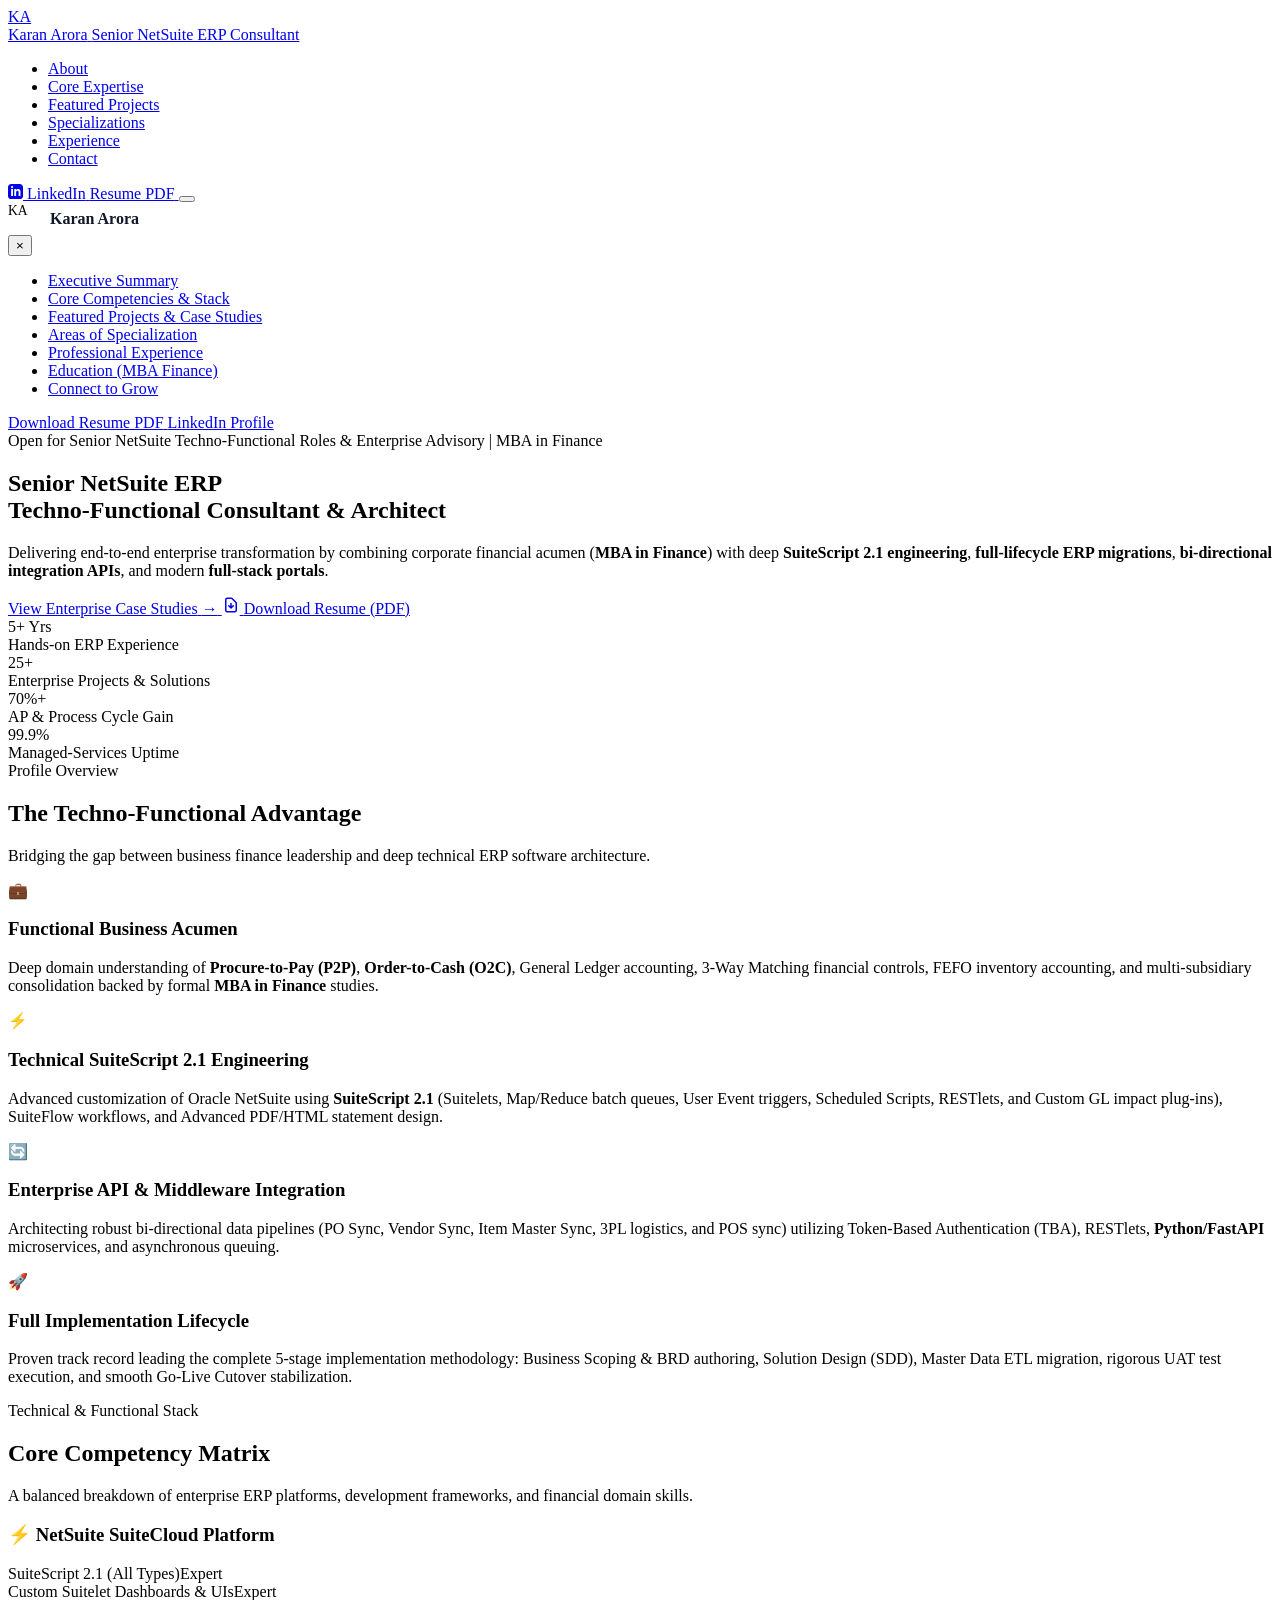
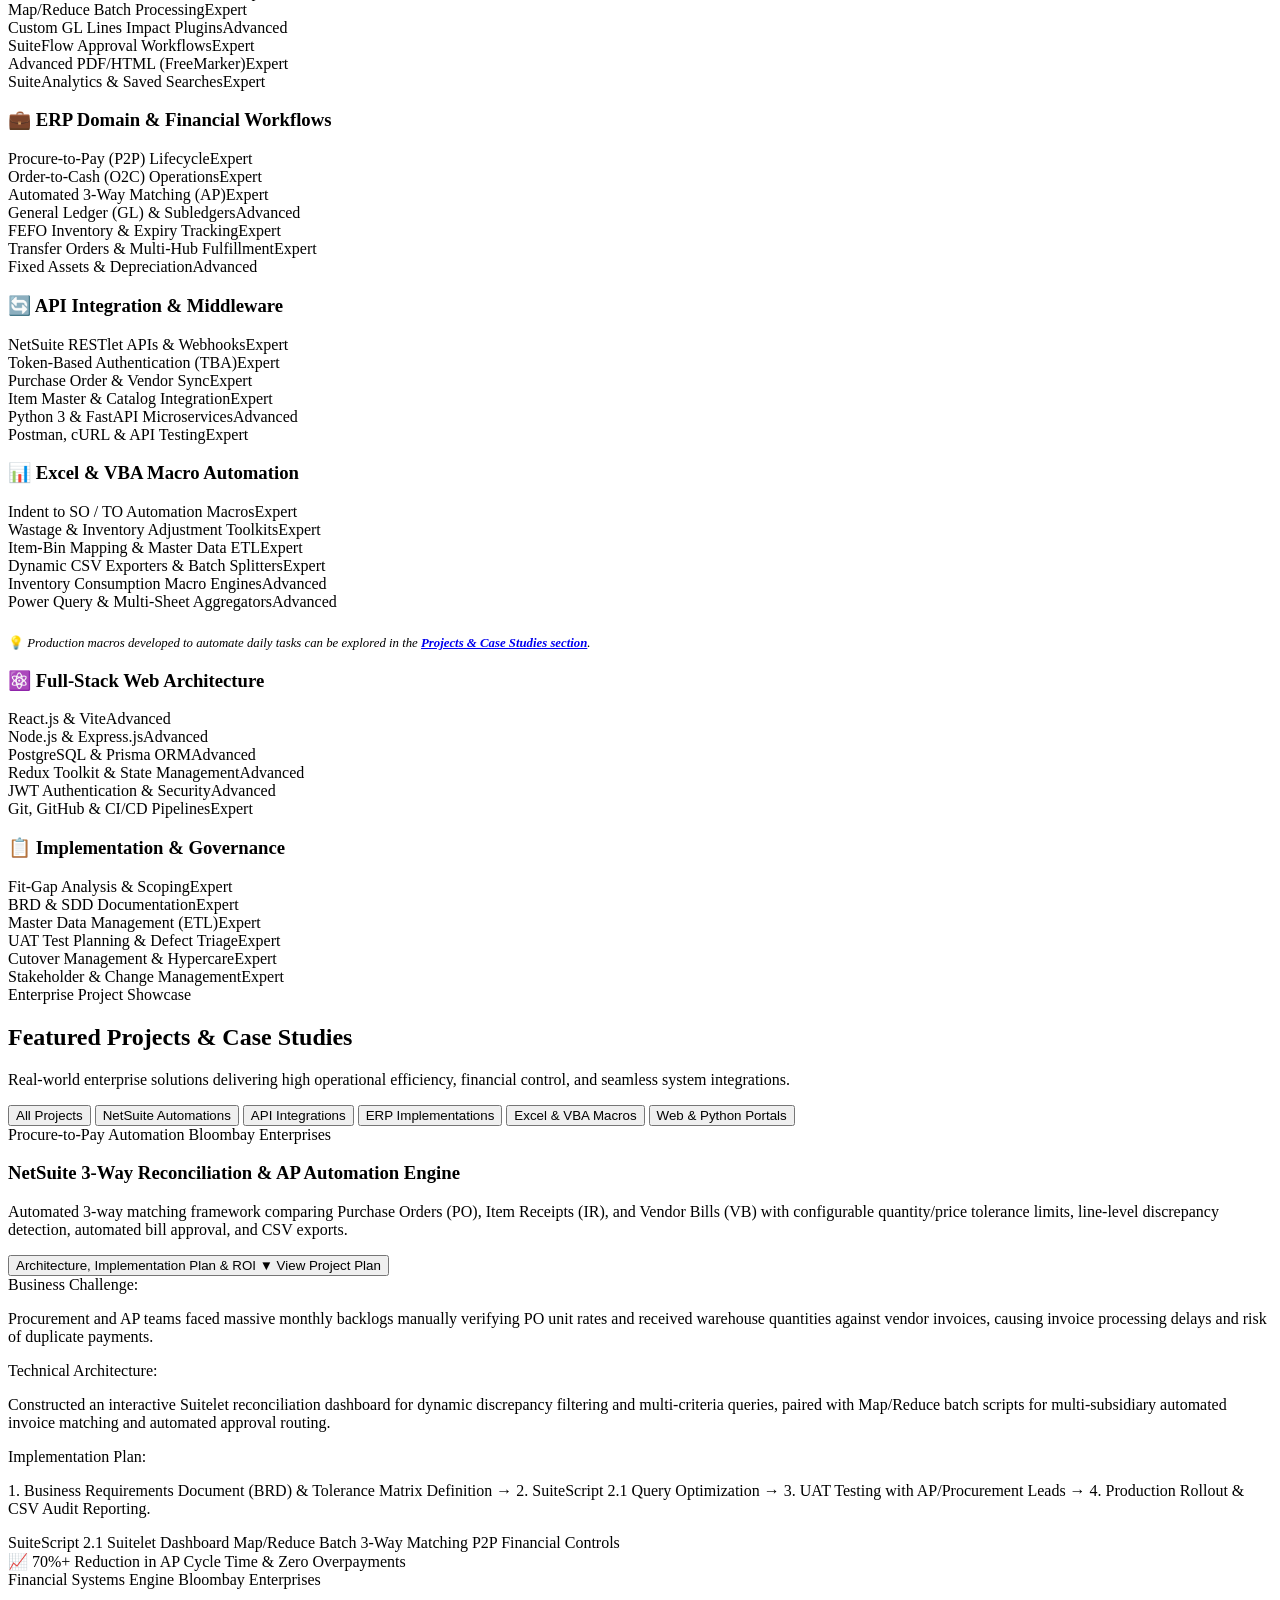
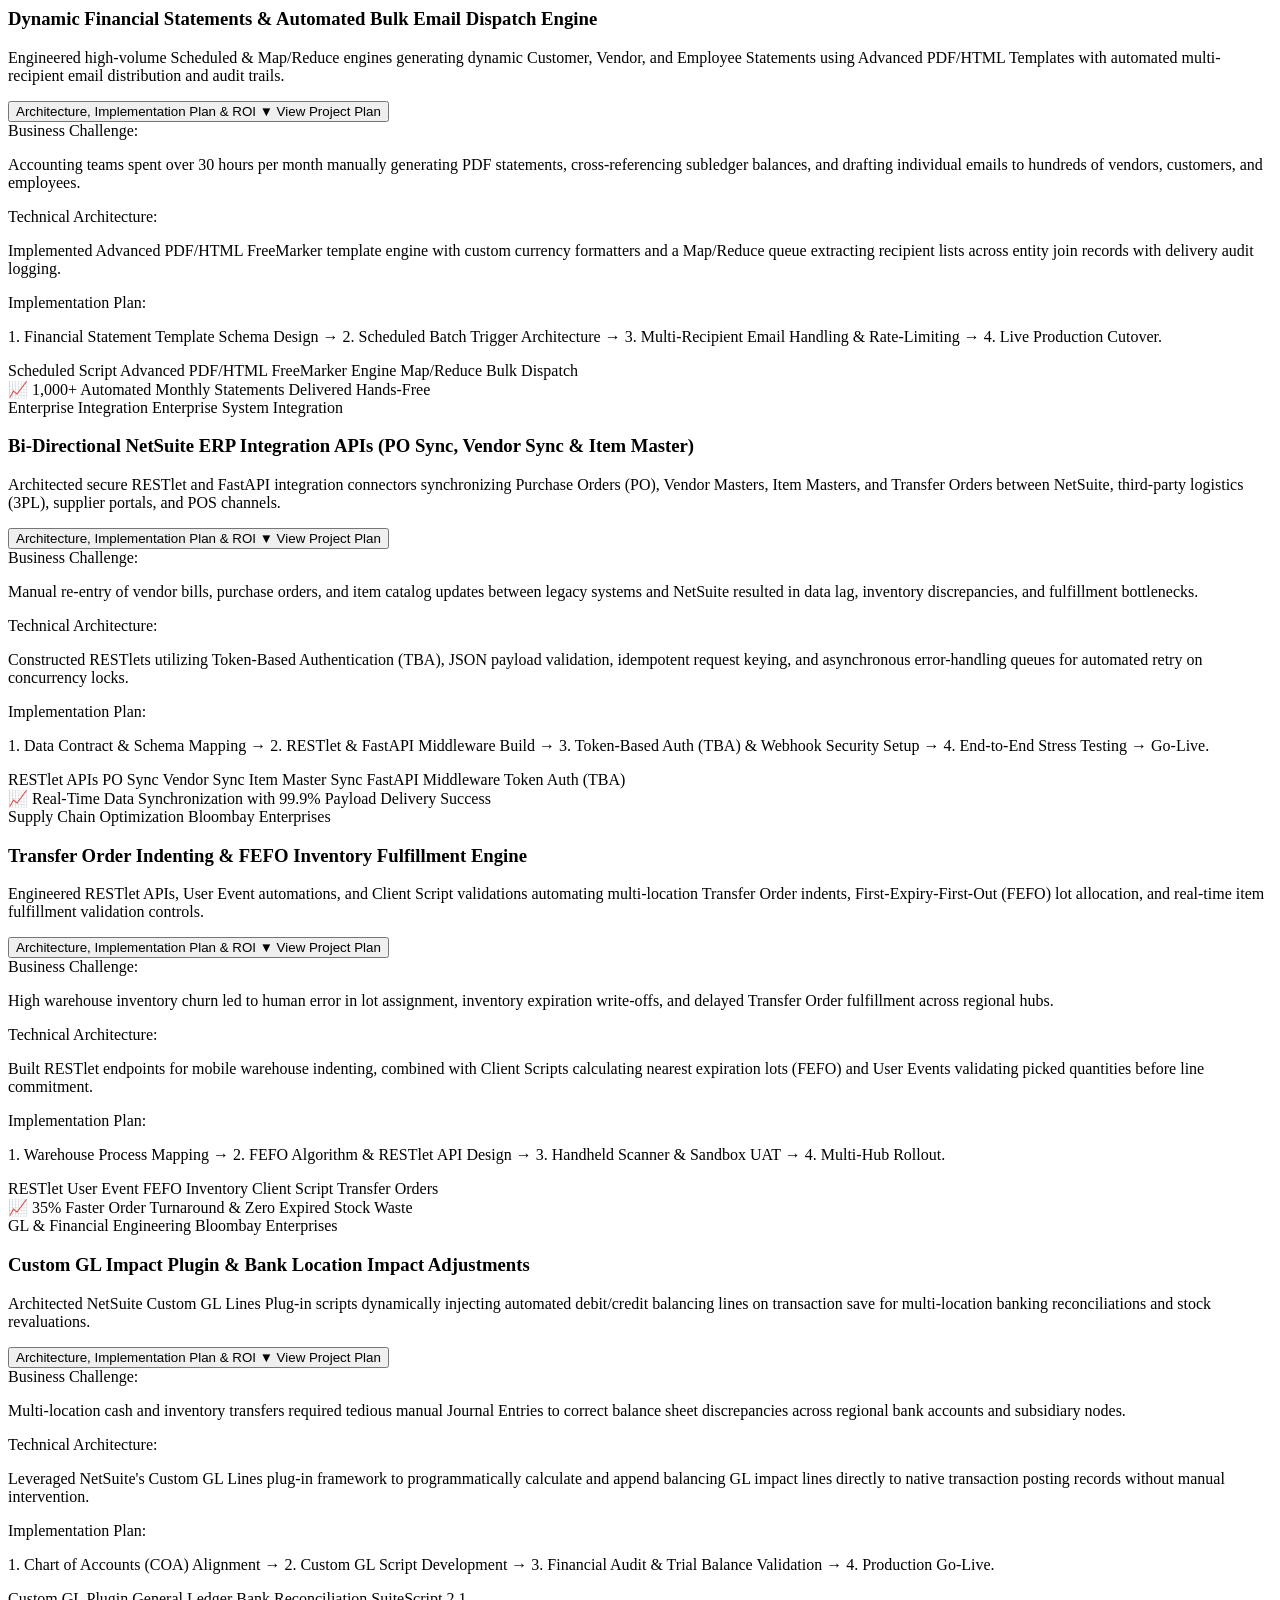
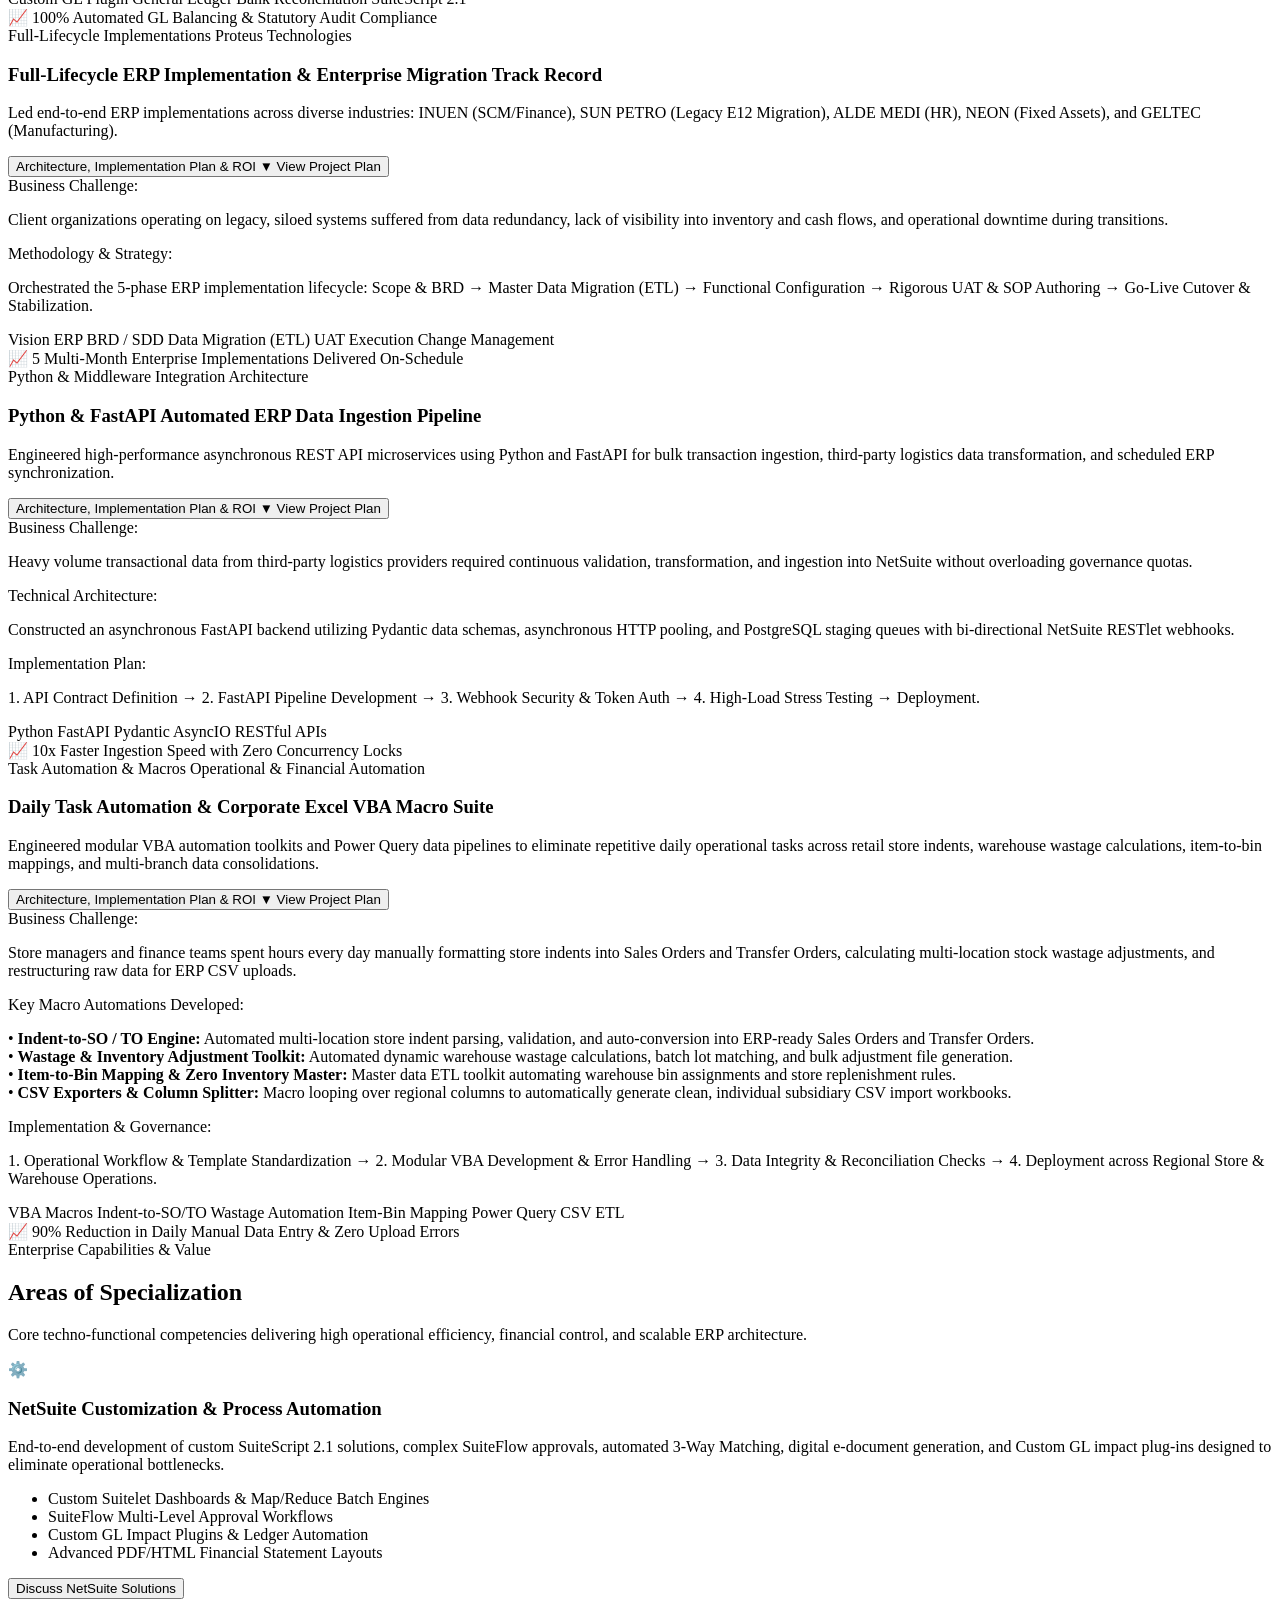
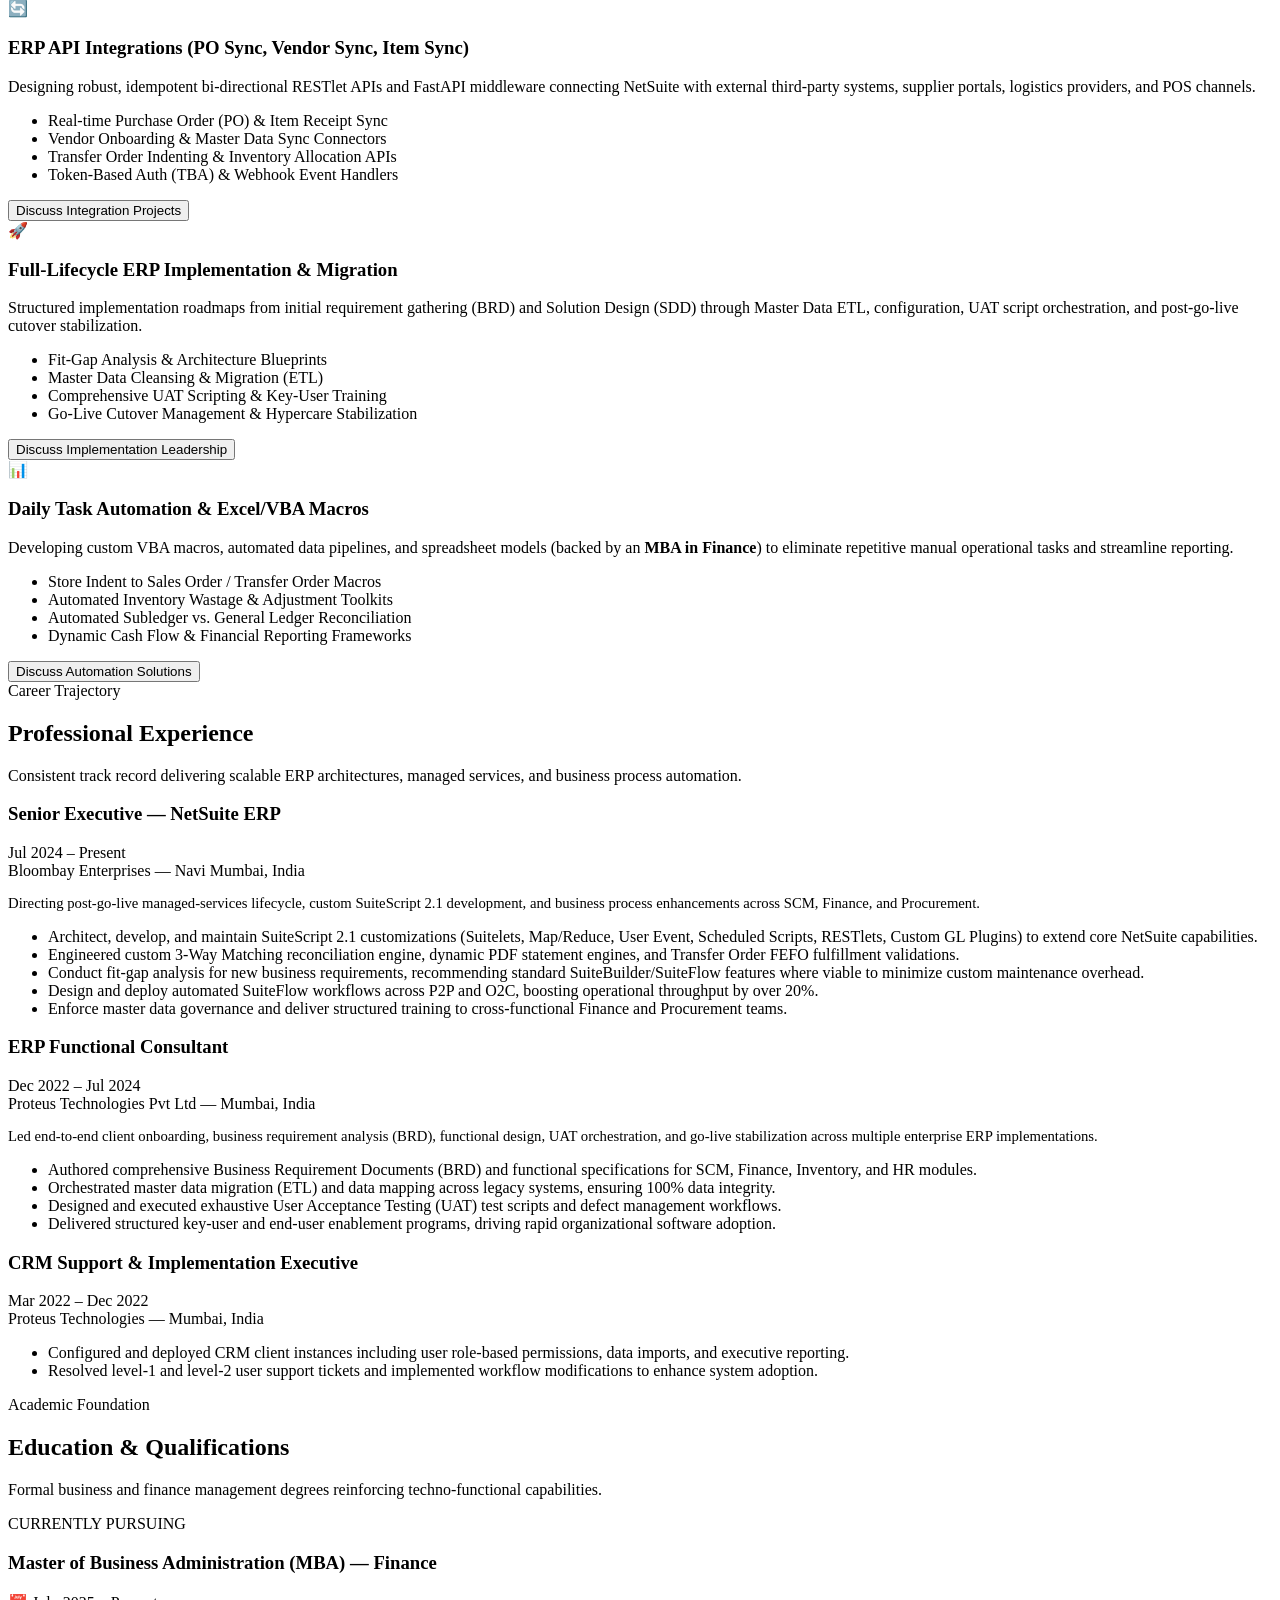
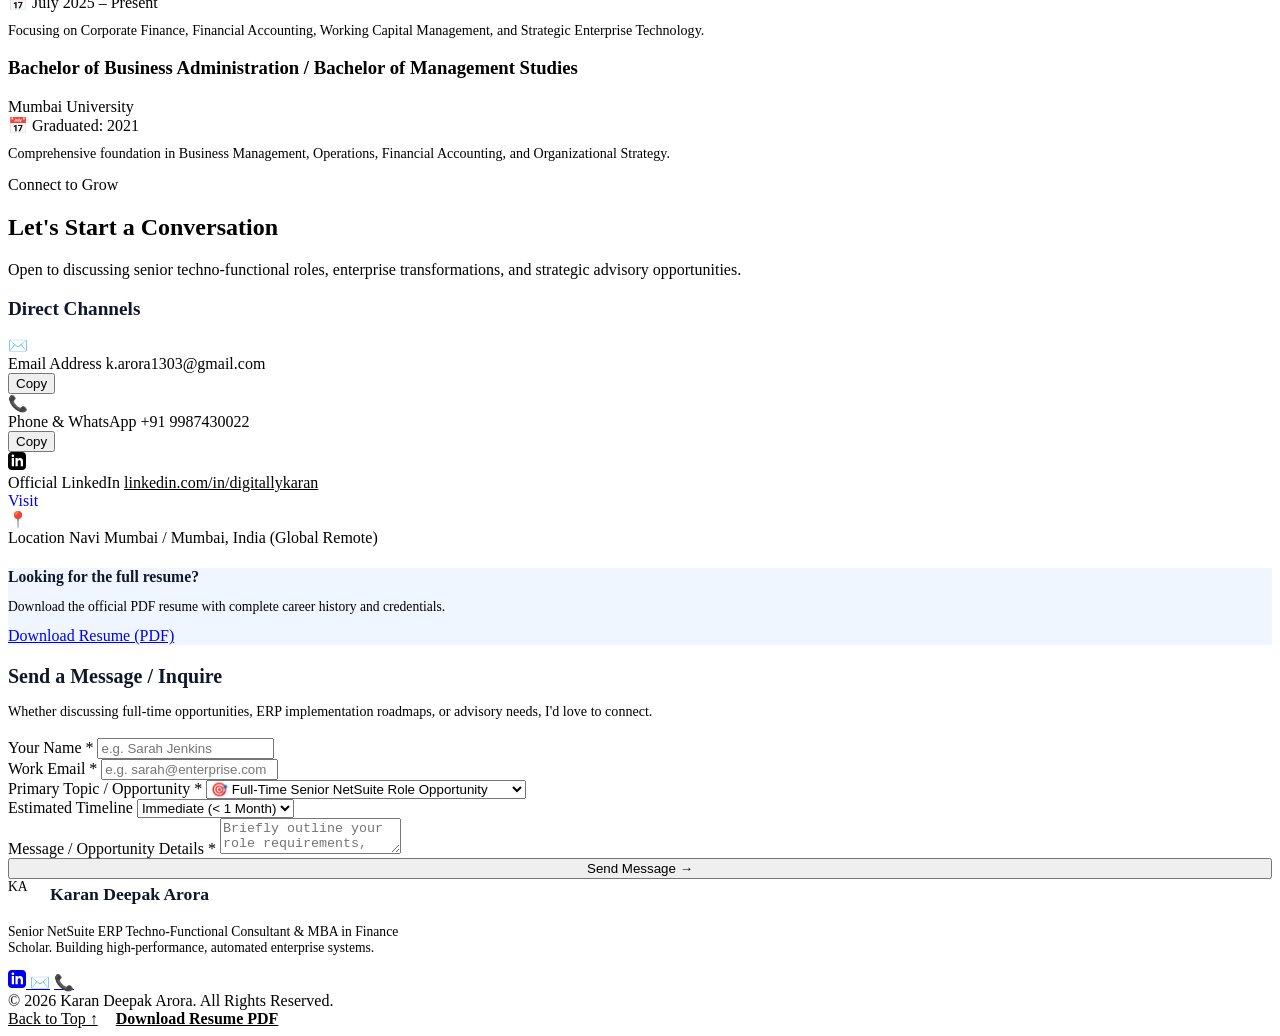
==== index.html @ 798f406f "feat: publish root portfolio for GitHub Pages" ====
<!DOCTYPE html>
<html lang="en">
<head>
  <meta charset="UTF-8" />
  <meta name="viewport" content="width=device-width, initial-scale=1.0" />
  
  <!-- Primary SEO Meta Tags -->
  <title>Karan Deepak Arora | Senior NetSuite ERP Techno-Functional Consultant &amp; Applications Architect</title>
  <meta name="title" content="Karan Deepak Arora | Senior NetSuite ERP Techno-Functional Consultant &amp; Applications Architect" />
  <meta name="description" content="Executive portfolio of Karan Deepak Arora — Senior NetSuite ERP Techno-Functional Consultant &amp; MBA in Finance Scholar. Specializing in SuiteScript 2.1, full-lifecycle ERP implementations, P2P/O2C financial workflows, enterprise API integrations, and Python/FastAPI microservices." />
  <meta name="keywords" content="NetSuite Techno-Functional Consultant, NetSuite ERP Applications Specialist, Senior NetSuite Consultant, NetSuite Technical Consultant, NetSuite Functional Consultant, NetSuite Solutions Architect, Oracle NetSuite ERP Specialist, SuiteScript 2.1 Developer, NetSuite 3-Way Matching, Procure-to-Pay P2P NetSuite, Order-to-Cash O2C NetSuite, NetSuite AP Automation, NetSuite Financial Statements Engine, NetSuite PO Sync API, NetSuite Vendor Sync API, NetSuite SuiteFlow Workflows, NetSuite Implementation Consultant, ERP Migration Specialist, Python FastAPI ERP Integration, React NetSuite Portal, Excel VBA Financial Macros, NetSuite Financial Applications Architect, MBA in Finance NetSuite, Karan Deepak Arora" />
  <meta name="author" content="Karan Deepak Arora" />
  <meta name="robots" content="index, follow, max-snippet:-1, max-image-preview:large, max-video-preview:-1" />
  <link rel="canonical" href="https://digitallykaran.github.io/" />

  <!-- Open Graph / LinkedIn / Facebook -->
  <meta property="og:type" content="profile" />
  <meta property="og:url" content="https://digitallykaran.github.io/" />
  <meta property="og:title" content="Karan Deepak Arora | Senior NetSuite ERP Techno-Functional Consultant &amp; Applications Architect" />
  <meta property="og:description" content="Senior NetSuite ERP Techno-Functional Consultant &amp; MBA in Finance Scholar with ~5 years of experience delivering full-lifecycle ERP implementations, SuiteScript 2.1 automations, and enterprise API integrations." />
  <meta property="og:image" content="https://digitallykaran.github.io/assets/images/og-preview.png" />
  <meta property="og:site_name" content="Karan Deepak Arora — NetSuite ERP Consultant Portfolio" />

  <!-- Twitter Card -->
  <meta property="twitter:card" content="summary_large_image" />
  <meta property="twitter:url" content="https://digitallykaran.github.io/" />
  <meta property="twitter:title" content="Karan Deepak Arora | Senior NetSuite ERP Techno-Functional Consultant" />
  <meta property="twitter:description" content="Senior NetSuite ERP Techno-Functional Consultant &amp; MBA in Finance Scholar. Proven expertise in SuiteScript 2.1, ERP implementations, and API integrations." />
  <meta property="twitter:image" content="https://digitallykaran.github.io/assets/images/og-preview.png" />

  <!-- Schema.org JSON-LD Structured Data -->
  <script type="application/ld+json">
  {
    "@context": "https://schema.org",
    "@graph": [
      {
        "@type": "Person",
        "@id": "https://digitallykaran.github.io/#person",
        "name": "Karan Deepak Arora",
        "jobTitle": "Senior NetSuite ERP Techno-Functional Consultant & Applications Solutions Architect",
        "email": "k.arora1303@gmail.com",
        "telephone": "+919987430022",
        "url": "https://digitallykaran.github.io/",
        "sameAs": [
          "https://www.linkedin.com/in/digitallykaran"
        ],
        "address": {
          "@type": "PostalAddress",
          "addressLocality": "Navi Mumbai",
          "addressRegion": "Maharashtra",
          "addressCountry": "India"
        },
        "alumniOf": [
          {
            "@type": "EducationalOrganization",
            "name": "Mumbai University",
            "degree": "Bachelor of Management Studies / B.B.A"
          }
        ],
        "knowsAbout": [
          "Oracle NetSuite ERP Applications",
          "NetSuite Techno-Functional Consulting",
          "NetSuite Technical Architecture & Customization",
          "NetSuite Functional Business Process Engineering",
          "SuiteScript 2.1 (Suitelet, Map/Reduce, User Event, Scheduled, RESTlet, Custom GL Plugin)",
          "NetSuite SuiteFlow Approval Workflows & SuiteBuilder",
          "3-Way Matching & Accounts Payable (AP) Automation",
          "Procure-to-Pay (P2P) & Order-to-Cash (O2C) Cycles",
          "Customer, Vendor & Employee Statement Engine (Advanced PDF/HTML)",
          "ERP API Integrations (PO Sync, Vendor Sync, Item Master Sync)",
          "General Ledger (GL), Subledgers & Bank Location Adjustments",
          "FEFO Inventory Management & Transfer Order Indenting",
          "End-to-End ERP Implementation Lifecycle (BRD, SDD, ETL, UAT, Cutover)",
          "Python 3 & FastAPI Microservices",
          "React.js & Full-Stack Web Portals",
          "Advanced Excel VBA Macros & Corporate Financial Modeling",
          "Master Data Management (MDM)"
        ]
      },
      {
        "@type": "ProfessionalService",
        "@id": "https://digitallykaran.github.io/#service",
        "name": "Karan Arora NetSuite ERP Techno-Functional Consulting",
        "url": "https://digitallykaran.github.io/",
        "provider": {
          "@id": "https://digitallykaran.github.io/#person"
        },
        "serviceType": [
          "NetSuite Techno-Functional Architecture & Customization",
          "NetSuite ERP Technical & SuiteScript 2.1 Development",
          "NetSuite Functional Process Optimization (P2P, O2C, 3-Way Match)",
          "NetSuite ERP Integration APIs (PO Sync, Vendor Sync, Item Sync)",
          "Financial Statements & Bulk Distribution Engines",
          "Full-Lifecycle ERP Implementation, Migration & Cutover Management",
          "Python FastAPI Microservices & React Web Portals",
          "Financial Process Automation & Excel VBA Modeling"
        ],
        "areaServed": "Global"
      }
    ]
  }
  </script>

  <!-- Stylesheet -->
  <link rel="stylesheet" href="assets/css/style.css" />
</head>
<body>

  <!-- NAVIGATION -->
  <header class="navbar">
    <div class="container nav-container">
      <a href="#hero" class="brand-logo" aria-label="Karan Deepak Arora Home">
        <div class="logo-badge">KA</div>
        <div class="brand-text">
          <span class="brand-name">Karan Arora</span>
          <span class="brand-role">Senior NetSuite ERP Consultant</span>
        </div>
      </a>

      <!-- Desktop Links -->
      <nav>
        <ul class="nav-links" id="nav_links">
          <li><a href="#about" class="nav-link">About</a></li>
          <li><a href="#skills" class="nav-link">Core Expertise</a></li>
          <li><a href="#projects" class="nav-link">Featured Projects</a></li>
          <li><a href="#services" class="nav-link">Specializations</a></li>
          <li><a href="#experience" class="nav-link">Experience</a></li>
          <li><a href="#contact" class="nav-link">Contact</a></li>
        </ul>
      </nav>

      <!-- Nav Actions -->
      <div class="nav-actions">
        <a href="https://www.linkedin.com/in/digitallykaran" target="_blank" rel="noopener noreferrer" class="btn btn-outline btn-sm linkedin-btn" aria-label="LinkedIn Profile">
          <svg width="15" height="15" fill="currentColor" viewBox="0 0 24 24"><path d="M19 0h-14c-2.761 0-5 2.239-5 5v14c0 2.761 2.239 5 5 5h14c2.762 0 5-2.239 5-5v-14c0-2.761-2.238-5-5-5zm-11 19h-3v-11h3v11zm-1.5-12.268c-.966 0-1.75-.79-1.75-1.764s.784-1.764 1.75-1.764 1.75.79 1.75 1.764-.783 1.764-1.75 1.764zm13.5 12.268h-3v-5.604c0-3.368-4-3.113-4 0v5.604h-3v-11h3v1.765c1.396-2.586 7-2.777 7 2.476v6.759z"/></svg>
          <span class="btn-text">LinkedIn</span>
        </a>
        <a href="assets/docs/Karan_Arora_Resume.pdf" download="Karan_Arora_Resume.pdf" class="btn btn-primary btn-sm">
          <span>Resume PDF</span>
        </a>
        <button class="mobile-toggle" id="mobile_toggle_btn" aria-label="Toggle Navigation Menu">
          <span class="hamburger-bar"></span>
          <span class="hamburger-bar"></span>
          <span class="hamburger-bar"></span>
        </button>
      </div>
    </div>
  </header>

  <!-- Mobile Navigation Drawer Overlay -->
  <div class="mobile-nav-drawer" id="mobile_drawer">
    <div class="drawer-header">
      <div style="display: flex; align-items: center; gap: 10px;">
        <div class="logo-badge" style="width: 32px; height: 32px; font-size: 0.85rem;">KA</div>
        <span style="font-weight: 700; color: #0f172a;">Karan Arora</span>
      </div>
      <button class="drawer-close-btn" id="drawer_close_btn" aria-label="Close Menu">&times;</button>
    </div>
    <ul class="drawer-links">
      <li><a href="#about" class="drawer-link">Executive Summary</a></li>
      <li><a href="#skills" class="drawer-link">Core Competencies &amp; Stack</a></li>
      <li><a href="#projects" class="drawer-link">Featured Projects &amp; Case Studies</a></li>
      <li><a href="#services" class="drawer-link">Areas of Specialization</a></li>
      <li><a href="#experience" class="drawer-link">Professional Experience</a></li>
      <li><a href="#education" class="drawer-link">Education (MBA Finance)</a></li>
      <li><a href="#contact" class="drawer-link">Connect to Grow</a></li>
    </ul>
    <div class="drawer-footer">
      <a href="assets/docs/Karan_Arora_Resume.pdf" download="Karan_Arora_Resume.pdf" class="btn btn-primary btn-sm" style="width: 100%; margin-bottom: 10px;">
        <span>Download Resume PDF</span>
      </a>
      <a href="https://www.linkedin.com/in/digitallykaran" target="_blank" rel="noopener noreferrer" class="btn btn-outline btn-sm" style="width: 100%;">
        <span>LinkedIn Profile</span>
      </a>
    </div>
  </div>
  <div class="drawer-backdrop" id="drawer_backdrop"></div>

  <!-- HERO SECTION -->
  <section id="hero" class="hero-section">
    <div class="container hero-content">
      <div class="hero-badge">
        <span class="pulse-dot"></span>
        <span>Open for Senior NetSuite Techno-Functional Roles &amp; Enterprise Advisory | MBA in Finance</span>
      </div>

      <h1 class="hero-title">
        Senior NetSuite ERP <br />
        <span class="highlight-text">Techno-Functional Consultant &amp; Architect</span>
      </h1>

      <p class="hero-description">
        Delivering end-to-end enterprise transformation by combining corporate financial acumen (<strong>MBA in Finance</strong>) with deep <strong>SuiteScript 2.1 engineering</strong>, <strong>full-lifecycle ERP migrations</strong>, <strong>bi-directional integration APIs</strong>, and modern <strong>full-stack portals</strong>.
      </p>

      <div class="hero-cta-group">
        <a href="#projects" class="btn btn-primary btn-lg">
          <span>View Enterprise Case Studies</span>
          <span>→</span>
        </a>
        <a href="assets/docs/Karan_Arora_Resume.pdf" download="Karan_Arora_Resume.pdf" class="btn btn-secondary btn-lg">
          <svg width="18" height="18" fill="none" stroke="currentColor" stroke-width="2" viewBox="0 0 24 24"><path stroke-linecap="round" stroke-linejoin="round" d="M12 10v6m0 0l-3-3m3 3l3-3m2 8H7a2 2 0 01-2-2V5a2 2 0 012-2h5.586a1 1 0 01.707.293l5.414 5.414a1 1 0 01.293.707V19a2 2 0 01-2 2z"></path></svg>
          <span>Download Resume (PDF)</span>
        </a>
      </div>

      <!-- KPI Grid -->
      <div class="kpi-grid">
        <div class="kpi-card">
          <div class="kpi-value dynamic-exp-val">5+ Yrs</div>
          <div class="kpi-label">Hands-on ERP Experience</div>
        </div>
        <div class="kpi-card">
          <div class="kpi-value">25+</div>
          <div class="kpi-label">Enterprise Projects &amp; Solutions</div>
        </div>
        <div class="kpi-card">
          <div class="kpi-value">70%+</div>
          <div class="kpi-label">AP &amp; Process Cycle Gain</div>
        </div>
        <div class="kpi-card">
          <div class="kpi-value">99.9%</div>
          <div class="kpi-label">Managed-Services Uptime</div>
        </div>
      </div>
    </div>
  </section>

  <!-- EXECUTIVE SUMMARY & VALUE PROPOSITION -->
  <section id="about" class="section-spacing" style="background: #ffffff;">
    <div class="container">
      <div class="section-header">
        <div class="section-eyebrow">Profile Overview</div>
        <h2 class="section-title">The Techno-Functional Advantage</h2>
        <p class="section-subtitle">Bridging the gap between business finance leadership and deep technical ERP software architecture.</p>
      </div>

      <div class="about-grid">
        <div class="about-card">
          <div class="about-icon">💼</div>
          <h3 class="about-card-title">Functional Business Acumen</h3>
          <p class="about-card-desc">
            Deep domain understanding of <strong>Procure-to-Pay (P2P)</strong>, <strong>Order-to-Cash (O2C)</strong>, General Ledger accounting, 3-Way Matching financial controls, FEFO inventory accounting, and multi-subsidiary consolidation backed by formal <strong>MBA in Finance</strong> studies.
          </p>
        </div>

        <div class="about-card">
          <div class="about-icon">⚡</div>
          <h3 class="about-card-title">Technical SuiteScript 2.1 Engineering</h3>
          <p class="about-card-desc">
            Advanced customization of Oracle NetSuite using <strong>SuiteScript 2.1</strong> (Suitelets, Map/Reduce batch queues, User Event triggers, Scheduled Scripts, RESTlets, and Custom GL impact plug-ins), SuiteFlow workflows, and Advanced PDF/HTML statement design.
          </p>
        </div>

        <div class="about-card">
          <div class="about-icon">🔄</div>
          <h3 class="about-card-title">Enterprise API &amp; Middleware Integration</h3>
          <p class="about-card-desc">
            Architecting robust bi-directional data pipelines (PO Sync, Vendor Sync, Item Master Sync, 3PL logistics, and POS sync) utilizing Token-Based Authentication (TBA), RESTlets, <strong>Python/FastAPI</strong> microservices, and asynchronous queuing.
          </p>
        </div>

        <div class="about-card">
          <div class="about-icon">🚀</div>
          <h3 class="about-card-title">Full Implementation Lifecycle</h3>
          <p class="about-card-desc">
            Proven track record leading the complete 5-stage implementation methodology: Business Scoping &amp; BRD authoring, Solution Design (SDD), Master Data ETL migration, rigorous UAT test execution, and smooth Go-Live Cutover stabilization.
          </p>
        </div>
      </div>
    </div>
  </section>

  <!-- SKILLS MATRIX SECTION -->
  <section id="skills" class="section-spacing">
    <div class="container">
      <div class="section-header">
        <div class="section-eyebrow">Technical &amp; Functional Stack</div>
        <h2 class="section-title">Core Competency Matrix</h2>
        <p class="section-subtitle">A balanced breakdown of enterprise ERP platforms, development frameworks, and financial domain skills.</p>
      </div>

      <div class="skills-grid">
        <!-- Card 1 -->
        <div class="skill-category-card">
          <h3 class="skill-category-title"><span class="skill-category-icon">⚡</span> NetSuite SuiteCloud Platform</h3>
          <div class="skill-list">
            <div class="skill-item-row"><span class="skill-name">SuiteScript 2.1 (All Types)</span><span class="skill-badge">Expert</span></div>
            <div class="skill-item-row"><span class="skill-name">Custom Suitelet Dashboards &amp; UIs</span><span class="skill-badge">Expert</span></div>
            <div class="skill-item-row"><span class="skill-name">Map/Reduce Batch Processing</span><span class="skill-badge">Expert</span></div>
            <div class="skill-item-row"><span class="skill-name">Custom GL Lines Impact Plugins</span><span class="skill-badge">Advanced</span></div>
            <div class="skill-item-row"><span class="skill-name">SuiteFlow Approval Workflows</span><span class="skill-badge">Expert</span></div>
            <div class="skill-item-row"><span class="skill-name">Advanced PDF/HTML (FreeMarker)</span><span class="skill-badge">Expert</span></div>
            <div class="skill-item-row"><span class="skill-name">SuiteAnalytics &amp; Saved Searches</span><span class="skill-badge">Expert</span></div>
          </div>
        </div>

        <!-- Card 2 -->
        <div class="skill-category-card">
          <h3 class="skill-category-title"><span class="skill-category-icon">💼</span> ERP Domain &amp; Financial Workflows</h3>
          <div class="skill-list">
            <div class="skill-item-row"><span class="skill-name">Procure-to-Pay (P2P) Lifecycle</span><span class="skill-badge">Expert</span></div>
            <div class="skill-item-row"><span class="skill-name">Order-to-Cash (O2C) Operations</span><span class="skill-badge">Expert</span></div>
            <div class="skill-item-row"><span class="skill-name">Automated 3-Way Matching (AP)</span><span class="skill-badge">Expert</span></div>
            <div class="skill-item-row"><span class="skill-name">General Ledger (GL) &amp; Subledgers</span><span class="skill-badge">Advanced</span></div>
            <div class="skill-item-row"><span class="skill-name">FEFO Inventory &amp; Expiry Tracking</span><span class="skill-badge">Expert</span></div>
            <div class="skill-item-row"><span class="skill-name">Transfer Orders &amp; Multi-Hub Fulfillment</span><span class="skill-badge">Expert</span></div>
            <div class="skill-item-row"><span class="skill-name">Fixed Assets &amp; Depreciation</span><span class="skill-badge">Advanced</span></div>
          </div>
        </div>

        <!-- Card 3 -->
        <div class="skill-category-card">
          <h3 class="skill-category-title"><span class="skill-category-icon">🔄</span> API Integration &amp; Middleware</h3>
          <div class="skill-list">
            <div class="skill-item-row"><span class="skill-name">NetSuite RESTlet APIs &amp; Webhooks</span><span class="skill-badge">Expert</span></div>
            <div class="skill-item-row"><span class="skill-name">Token-Based Authentication (TBA)</span><span class="skill-badge">Expert</span></div>
            <div class="skill-item-row"><span class="skill-name">Purchase Order &amp; Vendor Sync</span><span class="skill-badge">Expert</span></div>
            <div class="skill-item-row"><span class="skill-name">Item Master &amp; Catalog Integration</span><span class="skill-badge">Expert</span></div>
            <div class="skill-item-row"><span class="skill-name">Python 3 &amp; FastAPI Microservices</span><span class="skill-badge">Advanced</span></div>
            <div class="skill-item-row"><span class="skill-name">Postman, cURL &amp; API Testing</span><span class="skill-badge">Expert</span></div>
          </div>
        </div>

        <!-- Card 4 -->
        <div class="skill-category-card">
          <h3 class="skill-category-title"><span class="skill-category-icon">📊</span> Excel &amp; VBA Macro Automation</h3>
          <div class="skill-list">
            <div class="skill-item-row"><span class="skill-name">Indent to SO / TO Automation Macros</span><span class="skill-badge">Expert</span></div>
            <div class="skill-item-row"><span class="skill-name">Wastage &amp; Inventory Adjustment Toolkits</span><span class="skill-badge">Expert</span></div>
            <div class="skill-item-row"><span class="skill-name">Item-Bin Mapping &amp; Master Data ETL</span><span class="skill-badge">Expert</span></div>
            <div class="skill-item-row"><span class="skill-name">Dynamic CSV Exporters &amp; Batch Splitters</span><span class="skill-badge">Expert</span></div>
            <div class="skill-item-row"><span class="skill-name">Inventory Consumption Macro Engines</span><span class="skill-badge">Advanced</span></div>
            <div class="skill-item-row"><span class="skill-name">Power Query &amp; Multi-Sheet Aggregators</span><span class="skill-badge">Advanced</span></div>
          </div>
          <div style="margin-top: 14px; padding-top: 10px; border-top: 1px solid var(--border-subtle); font-size: 0.8rem; color: var(--text-muted);">
            💡 <em>Production macros developed to automate daily tasks can be explored in the <a href="#projects" style="font-weight: 600;">Projects &amp; Case Studies section</a>.</em>
          </div>
        </div>

        <!-- Card 5 -->
        <div class="skill-category-card">
          <h3 class="skill-category-title"><span class="skill-category-icon">⚛️</span> Full-Stack Web Architecture</h3>
          <div class="skill-list">
            <div class="skill-item-row"><span class="skill-name">React.js &amp; Vite</span><span class="skill-badge">Advanced</span></div>
            <div class="skill-item-row"><span class="skill-name">Node.js &amp; Express.js</span><span class="skill-badge">Advanced</span></div>
            <div class="skill-item-row"><span class="skill-name">PostgreSQL &amp; Prisma ORM</span><span class="skill-badge">Advanced</span></div>
            <div class="skill-item-row"><span class="skill-name">Redux Toolkit &amp; State Management</span><span class="skill-badge">Advanced</span></div>
            <div class="skill-item-row"><span class="skill-name">JWT Authentication &amp; Security</span><span class="skill-badge">Advanced</span></div>
            <div class="skill-item-row"><span class="skill-name">Git, GitHub &amp; CI/CD Pipelines</span><span class="skill-badge">Expert</span></div>
          </div>
        </div>

        <!-- Card 6 -->
        <div class="skill-category-card">
          <h3 class="skill-category-title"><span class="skill-category-icon">📋</span> Implementation &amp; Governance</h3>
          <div class="skill-list">
            <div class="skill-item-row"><span class="skill-name">Fit-Gap Analysis &amp; Scoping</span><span class="skill-badge">Expert</span></div>
            <div class="skill-item-row"><span class="skill-name">BRD &amp; SDD Documentation</span><span class="skill-badge">Expert</span></div>
            <div class="skill-item-row"><span class="skill-name">Master Data Management (ETL)</span><span class="skill-badge">Expert</span></div>
            <div class="skill-item-row"><span class="skill-name">UAT Test Planning &amp; Defect Triage</span><span class="skill-badge">Expert</span></div>
            <div class="skill-item-row"><span class="skill-name">Cutover Management &amp; Hypercare</span><span class="skill-badge">Expert</span></div>
            <div class="skill-item-row"><span class="skill-name">Stakeholder &amp; Change Management</span><span class="skill-badge">Expert</span></div>
          </div>
        </div>
      </div>
    </div>
  </section>

  <!-- FEATURED PROJECTS & CASE STUDIES -->
  <section id="projects" class="section-spacing" style="background: #ffffff;">
    <div class="container">
      <div class="section-header">
        <div class="section-eyebrow">Enterprise Project Showcase</div>
        <h2 class="section-title">Featured Projects &amp; Case Studies</h2>
        <p class="section-subtitle">Real-world enterprise solutions delivering high operational efficiency, financial control, and seamless system integrations.</p>
      </div>

      <!-- Filter Tabs -->
      <div class="filter-tabs">
        <button class="filter-btn active" data-filter="all">All Projects</button>
        <button class="filter-btn" data-filter="netsuite">NetSuite Automations</button>
        <button class="filter-btn" data-filter="integration">API Integrations</button>
        <button class="filter-btn" data-filter="erp">ERP Implementations</button>
        <button class="filter-btn" data-filter="macro">Excel &amp; VBA Macros</button>
        <button class="filter-btn" data-filter="fullstack">Web &amp; Python Portals</button>
      </div>

      <!-- Projects Grid -->
      <div class="projects-grid">

        <!-- Project 1: P2P & 3-Way Match -->
        <article class="project-card" data-category="netsuite">
          <div class="project-card-header">
            <div class="project-meta-bar">
              <span class="project-category-tag">Procure-to-Pay Automation</span>
              <span class="project-org">Bloombay Enterprises</span>
            </div>
            <h3 class="project-title">NetSuite 3-Way Reconciliation &amp; AP Automation Engine</h3>
            <p class="project-summary">Automated 3-way matching framework comparing Purchase Orders (PO), Item Receipts (IR), and Vendor Bills (VB) with configurable quantity/price tolerance limits, line-level discrepancy detection, automated bill approval, and CSV exports.</p>
          </div>

          <div class="project-card-body">
            <div class="project-breakdown">
              <button class="breakdown-toggle" aria-expanded="false">
                <span>Architecture, Implementation Plan &amp; ROI</span>
                <span class="toggle-arrow">▼ View Project Plan</span>
              </button>
              <div class="breakdown-content">
                <div class="breakdown-item">
                  <span class="breakdown-label">Business Challenge:</span>
                  <p>Procurement and AP teams faced massive monthly backlogs manually verifying PO unit rates and received warehouse quantities against vendor invoices, causing invoice processing delays and risk of duplicate payments.</p>
                </div>
                <div class="breakdown-item">
                  <span class="breakdown-label">Technical Architecture:</span>
                  <p>Constructed an interactive Suitelet reconciliation dashboard for dynamic discrepancy filtering and multi-criteria queries, paired with Map/Reduce batch scripts for multi-subsidiary automated invoice matching and automated approval routing.</p>
                </div>
                <div class="breakdown-item">
                  <span class="breakdown-label">Implementation Plan:</span>
                  <p>1. Business Requirements Document (BRD) &amp; Tolerance Matrix Definition &rarr; 2. SuiteScript 2.1 Query Optimization &rarr; 3. UAT Testing with AP/Procurement Leads &rarr; 4. Production Rollout &amp; CSV Audit Reporting.</p>
                </div>
              </div>
            </div>
          </div>

          <div class="project-card-footer">
            <div class="tech-tags">
              <span class="tech-tag">SuiteScript 2.1</span>
              <span class="tech-tag">Suitelet Dashboard</span>
              <span class="tech-tag">Map/Reduce Batch</span>
              <span class="tech-tag">3-Way Matching</span>
              <span class="tech-tag">P2P Financial Controls</span>
            </div>
            <div class="project-metric-badge">
              <span>📈 70%+ Reduction in AP Cycle Time &amp; Zero Overpayments</span>
            </div>
          </div>
        </article>

        <!-- Project 2: Statements Engine -->
        <article class="project-card" data-category="netsuite">
          <div class="project-card-header">
            <div class="project-meta-bar">
              <span class="project-category-tag">Financial Systems Engine</span>
              <span class="project-org">Bloombay Enterprises</span>
            </div>
            <h3 class="project-title">Dynamic Financial Statements &amp; Automated Bulk Email Dispatch Engine</h3>
            <p class="project-summary">Engineered high-volume Scheduled &amp; Map/Reduce engines generating dynamic Customer, Vendor, and Employee Statements using Advanced PDF/HTML Templates with automated multi-recipient email distribution and audit trails.</p>
          </div>

          <div class="project-card-body">
            <div class="project-breakdown">
              <button class="breakdown-toggle" aria-expanded="false">
                <span>Architecture, Implementation Plan &amp; ROI</span>
                <span class="toggle-arrow">▼ View Project Plan</span>
              </button>
              <div class="breakdown-content">
                <div class="breakdown-item">
                  <span class="breakdown-label">Business Challenge:</span>
                  <p>Accounting teams spent over 30 hours per month manually generating PDF statements, cross-referencing subledger balances, and drafting individual emails to hundreds of vendors, customers, and employees.</p>
                </div>
                <div class="breakdown-item">
                  <span class="breakdown-label">Technical Architecture:</span>
                  <p>Implemented Advanced PDF/HTML FreeMarker template engine with custom currency formatters and a Map/Reduce queue extracting recipient lists across entity join records with delivery audit logging.</p>
                </div>
                <div class="breakdown-item">
                  <span class="breakdown-label">Implementation Plan:</span>
                  <p>1. Financial Statement Template Schema Design &rarr; 2. Scheduled Batch Trigger Architecture &rarr; 3. Multi-Recipient Email Handling &amp; Rate-Limiting &rarr; 4. Live Production Cutover.</p>
                </div>
              </div>
            </div>
          </div>

          <div class="project-card-footer">
            <div class="tech-tags">
              <span class="tech-tag">Scheduled Script</span>
              <span class="tech-tag">Advanced PDF/HTML</span>
              <span class="tech-tag">FreeMarker Engine</span>
              <span class="tech-tag">Map/Reduce</span>
              <span class="tech-tag">Bulk Dispatch</span>
            </div>
            <div class="project-metric-badge">
              <span>📈 1,000+ Automated Monthly Statements Delivered Hands-Free</span>
            </div>
          </div>
        </article>

        <!-- Project 3: API Integration - PO Sync & Vendor Sync -->
        <article class="project-card" data-category="integration">
          <div class="project-card-header">
            <div class="project-meta-bar">
              <span class="project-category-tag">Enterprise Integration</span>
              <span class="project-org">Enterprise System Integration</span>
            </div>
            <h3 class="project-title">Bi-Directional NetSuite ERP Integration APIs (PO Sync, Vendor Sync &amp; Item Master)</h3>
            <p class="project-summary">Architected secure RESTlet and FastAPI integration connectors synchronizing Purchase Orders (PO), Vendor Masters, Item Masters, and Transfer Orders between NetSuite, third-party logistics (3PL), supplier portals, and POS channels.</p>
          </div>

          <div class="project-card-body">
            <div class="project-breakdown">
              <button class="breakdown-toggle" aria-expanded="false">
                <span>Architecture, Implementation Plan &amp; ROI</span>
                <span class="toggle-arrow">▼ View Project Plan</span>
              </button>
              <div class="breakdown-content">
                <div class="breakdown-item">
                  <span class="breakdown-label">Business Challenge:</span>
                  <p>Manual re-entry of vendor bills, purchase orders, and item catalog updates between legacy systems and NetSuite resulted in data lag, inventory discrepancies, and fulfillment bottlenecks.</p>
                </div>
                <div class="breakdown-item">
                  <span class="breakdown-label">Technical Architecture:</span>
                  <p>Constructed RESTlets utilizing Token-Based Authentication (TBA), JSON payload validation, idempotent request keying, and asynchronous error-handling queues for automated retry on concurrency locks.</p>
                </div>
                <div class="breakdown-item">
                  <span class="breakdown-label">Implementation Plan:</span>
                  <p>1. Data Contract &amp; Schema Mapping &rarr; 2. RESTlet &amp; FastAPI Middleware Build &rarr; 3. Token-Based Auth (TBA) &amp; Webhook Security Setup &rarr; 4. End-to-End Stress Testing &rarr; Go-Live.</p>
                </div>
              </div>
            </div>
          </div>

          <div class="project-card-footer">
            <div class="tech-tags">
              <span class="tech-tag">RESTlet APIs</span>
              <span class="tech-tag">PO Sync</span>
              <span class="tech-tag">Vendor Sync</span>
              <span class="tech-tag">Item Master Sync</span>
              <span class="tech-tag">FastAPI Middleware</span>
              <span class="tech-tag">Token Auth (TBA)</span>
            </div>
            <div class="project-metric-badge">
              <span>📈 Real-Time Data Synchronization with 99.9% Payload Delivery Success</span>
            </div>
          </div>
        </article>

        <!-- Project 4: Transfer Order & FEFO Fulfillment -->
        <article class="project-card" data-category="netsuite">
          <div class="project-card-header">
            <div class="project-meta-bar">
              <span class="project-category-tag">Supply Chain Optimization</span>
              <span class="project-org">Bloombay Enterprises</span>
            </div>
            <h3 class="project-title">Transfer Order Indenting &amp; FEFO Inventory Fulfillment Engine</h3>
            <p class="project-summary">Engineered RESTlet APIs, User Event automations, and Client Script validations automating multi-location Transfer Order indents, First-Expiry-First-Out (FEFO) lot allocation, and real-time item fulfillment validation controls.</p>
          </div>

          <div class="project-card-body">
            <div class="project-breakdown">
              <button class="breakdown-toggle" aria-expanded="false">
                <span>Architecture, Implementation Plan &amp; ROI</span>
                <span class="toggle-arrow">▼ View Project Plan</span>
              </button>
              <div class="breakdown-content">
                <div class="breakdown-item">
                  <span class="breakdown-label">Business Challenge:</span>
                  <p>High warehouse inventory churn led to human error in lot assignment, inventory expiration write-offs, and delayed Transfer Order fulfillment across regional hubs.</p>
                </div>
                <div class="breakdown-item">
                  <span class="breakdown-label">Technical Architecture:</span>
                  <p>Built RESTlet endpoints for mobile warehouse indenting, combined with Client Scripts calculating nearest expiration lots (FEFO) and User Events validating picked quantities before line commitment.</p>
                </div>
                <div class="breakdown-item">
                  <span class="breakdown-label">Implementation Plan:</span>
                  <p>1. Warehouse Process Mapping &rarr; 2. FEFO Algorithm &amp; RESTlet API Design &rarr; 3. Handheld Scanner &amp; Sandbox UAT &rarr; 4. Multi-Hub Rollout.</p>
                </div>
              </div>
            </div>
          </div>

          <div class="project-card-footer">
            <div class="tech-tags">
              <span class="tech-tag">RESTlet</span>
              <span class="tech-tag">User Event</span>
              <span class="tech-tag">FEFO Inventory</span>
              <span class="tech-tag">Client Script</span>
              <span class="tech-tag">Transfer Orders</span>
            </div>
            <div class="project-metric-badge">
              <span>📈 35% Faster Order Turnaround &amp; Zero Expired Stock Waste</span>
            </div>
          </div>
        </article>

        <!-- Project 5: Custom GL Impact Plugin -->
        <article class="project-card" data-category="netsuite">
          <div class="project-card-header">
            <div class="project-meta-bar">
              <span class="project-category-tag">GL &amp; Financial Engineering</span>
              <span class="project-org">Bloombay Enterprises</span>
            </div>
            <h3 class="project-title">Custom GL Impact Plugin &amp; Bank Location Impact Adjustments</h3>
            <p class="project-summary">Architected NetSuite Custom GL Lines Plug-in scripts dynamically injecting automated debit/credit balancing lines on transaction save for multi-location banking reconciliations and stock revaluations.</p>
          </div>

          <div class="project-card-body">
            <div class="project-breakdown">
              <button class="breakdown-toggle" aria-expanded="false">
                <span>Architecture, Implementation Plan &amp; ROI</span>
                <span class="toggle-arrow">▼ View Project Plan</span>
              </button>
              <div class="breakdown-content">
                <div class="breakdown-item">
                  <span class="breakdown-label">Business Challenge:</span>
                  <p>Multi-location cash and inventory transfers required tedious manual Journal Entries to correct balance sheet discrepancies across regional bank accounts and subsidiary nodes.</p>
                </div>
                <div class="breakdown-item">
                  <span class="breakdown-label">Technical Architecture:</span>
                  <p>Leveraged NetSuite's Custom GL Lines plug-in framework to programmatically calculate and append balancing GL impact lines directly to native transaction posting records without manual intervention.</p>
                </div>
                <div class="breakdown-item">
                  <span class="breakdown-label">Implementation Plan:</span>
                  <p>1. Chart of Accounts (COA) Alignment &rarr; 2. Custom GL Script Development &rarr; 3. Financial Audit &amp; Trial Balance Validation &rarr; 4. Production Go-Live.</p>
                </div>
              </div>
            </div>
          </div>

          <div class="project-card-footer">
            <div class="tech-tags">
              <span class="tech-tag">Custom GL Plugin</span>
              <span class="tech-tag">General Ledger</span>
              <span class="tech-tag">Bank Reconciliation</span>
              <span class="tech-tag">SuiteScript 2.1</span>
            </div>
            <div class="project-metric-badge">
              <span>📈 100% Automated GL Balancing &amp; Statutory Audit Compliance</span>
            </div>
          </div>
        </article>

        <!-- Project 6: ERP Implementations -->
        <article class="project-card" data-category="erp">
          <div class="project-card-header">
            <div class="project-meta-bar">
              <span class="project-category-tag">Full-Lifecycle Implementations</span>
              <span class="project-org">Proteus Technologies</span>
            </div>
            <h3 class="project-title">Full-Lifecycle ERP Implementation &amp; Enterprise Migration Track Record</h3>
            <p class="project-summary">Led end-to-end ERP implementations across diverse industries: INUEN (SCM/Finance), SUN PETRO (Legacy E12 Migration), ALDE MEDI (HR), NEON (Fixed Assets), and GELTEC (Manufacturing).</p>
          </div>

          <div class="project-card-body">
            <div class="project-breakdown">
              <button class="breakdown-toggle" aria-expanded="false">
                <span>Architecture, Implementation Plan &amp; ROI</span>
                <span class="toggle-arrow">▼ View Project Plan</span>
              </button>
              <div class="breakdown-content">
                <div class="breakdown-item">
                  <span class="breakdown-label">Business Challenge:</span>
                  <p>Client organizations operating on legacy, siloed systems suffered from data redundancy, lack of visibility into inventory and cash flows, and operational downtime during transitions.</p>
                </div>
                <div class="breakdown-item">
                  <span class="breakdown-label">Methodology &amp; Strategy:</span>
                  <p>Orchestrated the 5-phase ERP implementation lifecycle: Scope &amp; BRD &rarr; Master Data Migration (ETL) &rarr; Functional Configuration &rarr; Rigorous UAT &amp; SOP Authoring &rarr; Go-Live Cutover &amp; Stabilization.</p>
                </div>
              </div>
            </div>
          </div>

          <div class="project-card-footer">
            <div class="tech-tags">
              <span class="tech-tag">Vision ERP</span>
              <span class="tech-tag">BRD / SDD</span>
              <span class="tech-tag">Data Migration (ETL)</span>
              <span class="tech-tag">UAT Execution</span>
              <span class="tech-tag">Change Management</span>
            </div>
            <div class="project-metric-badge">
              <span>📈 5 Multi-Month Enterprise Implementations Delivered On-Schedule</span>
            </div>
          </div>
        </article>

        <!-- Project 7: Python & FastAPI Sync Engine -->
        <article class="project-card" data-category="fullstack">
          <div class="project-card-header">
            <div class="project-meta-bar">
              <span class="project-category-tag">Python &amp; Middleware</span>
              <span class="project-org">Integration Architecture</span>
            </div>
            <h3 class="project-title">Python &amp; FastAPI Automated ERP Data Ingestion Pipeline</h3>
            <p class="project-summary">Engineered high-performance asynchronous REST API microservices using Python and FastAPI for bulk transaction ingestion, third-party logistics data transformation, and scheduled ERP synchronization.</p>
          </div>

          <div class="project-card-body">
            <div class="project-breakdown">
              <button class="breakdown-toggle" aria-expanded="false">
                <span>Architecture, Implementation Plan &amp; ROI</span>
                <span class="toggle-arrow">▼ View Project Plan</span>
              </button>
              <div class="breakdown-content">
                <div class="breakdown-item">
                  <span class="breakdown-label">Business Challenge:</span>
                  <p>Heavy volume transactional data from third-party logistics providers required continuous validation, transformation, and ingestion into NetSuite without overloading governance quotas.</p>
                </div>
                <div class="breakdown-item">
                  <span class="breakdown-label">Technical Architecture:</span>
                  <p>Constructed an asynchronous FastAPI backend utilizing Pydantic data schemas, asynchronous HTTP pooling, and PostgreSQL staging queues with bi-directional NetSuite RESTlet webhooks.</p>
                </div>
                <div class="breakdown-item">
                  <span class="breakdown-label">Implementation Plan:</span>
                  <p>1. API Contract Definition &rarr; 2. FastAPI Pipeline Development &rarr; 3. Webhook Security &amp; Token Auth &rarr; 4. High-Load Stress Testing &rarr; Deployment.</p>
                </div>
              </div>
            </div>
          </div>

          <div class="project-card-footer">
            <div class="tech-tags">
              <span class="tech-tag">Python</span>
              <span class="tech-tag">FastAPI</span>
              <span class="tech-tag">Pydantic</span>
              <span class="tech-tag">AsyncIO</span>
              <span class="tech-tag">RESTful APIs</span>
            </div>
            <div class="project-metric-badge">
              <span>📈 10x Faster Ingestion Speed with Zero Concurrency Locks</span>
            </div>
          </div>
        </article>

        <!-- Project 8: Daily Task Automation & Excel VBA -->
        <article class="project-card" data-category="macro">
          <div class="project-card-header">
            <div class="project-meta-bar">
              <span class="project-category-tag">Task Automation &amp; Macros</span>
              <span class="project-org">Operational &amp; Financial Automation</span>
            </div>
            <h3 class="project-title">Daily Task Automation &amp; Corporate Excel VBA Macro Suite</h3>
            <p class="project-summary">Engineered modular VBA automation toolkits and Power Query data pipelines to eliminate repetitive daily operational tasks across retail store indents, warehouse wastage calculations, item-to-bin mappings, and multi-branch data consolidations.</p>
          </div>

          <div class="project-card-body">
            <div class="project-breakdown">
              <button class="breakdown-toggle" aria-expanded="false">
                <span>Architecture, Implementation Plan &amp; ROI</span>
                <span class="toggle-arrow">▼ View Project Plan</span>
              </button>
              <div class="breakdown-content">
                <div class="breakdown-item">
                  <span class="breakdown-label">Business Challenge:</span>
                  <p>Store managers and finance teams spent hours every day manually formatting store indents into Sales Orders and Transfer Orders, calculating multi-location stock wastage adjustments, and restructuring raw data for ERP CSV uploads.</p>
                </div>
                <div class="breakdown-item">
                  <span class="breakdown-label">Key Macro Automations Developed:</span>
                  <p>• <strong>Indent-to-SO / TO Engine:</strong> Automated multi-location store indent parsing, validation, and auto-conversion into ERP-ready Sales Orders and Transfer Orders.<br />
                  • <strong>Wastage &amp; Inventory Adjustment Toolkit:</strong> Automated dynamic warehouse wastage calculations, batch lot matching, and bulk adjustment file generation.<br />
                  • <strong>Item-to-Bin Mapping &amp; Zero Inventory Master:</strong> Master data ETL toolkit automating warehouse bin assignments and store replenishment rules.<br />
                  • <strong>CSV Exporters &amp; Column Splitter:</strong> Macro looping over regional columns to automatically generate clean, individual subsidiary CSV import workbooks.</p>
                </div>
                <div class="breakdown-item">
                  <span class="breakdown-label">Implementation &amp; Governance:</span>
                  <p>1. Operational Workflow &amp; Template Standardization &rarr; 2. Modular VBA Development &amp; Error Handling &rarr; 3. Data Integrity &amp; Reconciliation Checks &rarr; 4. Deployment across Regional Store &amp; Warehouse Operations.</p>
                </div>
              </div>
            </div>
          </div>

          <div class="project-card-footer">
            <div class="tech-tags">
              <span class="tech-tag">VBA Macros</span>
              <span class="tech-tag">Indent-to-SO/TO</span>
              <span class="tech-tag">Wastage Automation</span>
              <span class="tech-tag">Item-Bin Mapping</span>
              <span class="tech-tag">Power Query</span>
              <span class="tech-tag">CSV ETL</span>
            </div>
            <div class="project-metric-badge">
              <span>📈 90% Reduction in Daily Manual Data Entry &amp; Zero Upload Errors</span>
            </div>
          </div>
        </article>

      </div>
    </div>
  </section>

  <!-- SPECIALIZATIONS & VALUE DELIVERED SECTION -->
  <section id="services" class="section-spacing">
    <div class="container">
      <div class="section-header">
        <div class="section-eyebrow">Enterprise Capabilities &amp; Value</div>
        <h2 class="section-title">Areas of Specialization</h2>
        <p class="section-subtitle">Core techno-functional competencies delivering high operational efficiency, financial control, and scalable ERP architecture.</p>
      </div>

      <div class="services-grid">
        <!-- Specialization 1 -->
        <div class="service-card">
          <div>
            <div class="service-icon-wrap">⚙️</div>
            <h3 class="service-title">NetSuite Customization &amp; Process Automation</h3>
            <p class="service-desc">
              End-to-end development of custom SuiteScript 2.1 solutions, complex SuiteFlow approvals, automated 3-Way Matching, digital e-document generation, and Custom GL impact plug-ins designed to eliminate operational bottlenecks.
            </p>
            <ul class="service-deliverables">
              <li>Custom Suitelet Dashboards &amp; Map/Reduce Batch Engines</li>
              <li>SuiteFlow Multi-Level Approval Workflows</li>
              <li>Custom GL Impact Plugins &amp; Ledger Automation</li>
              <li>Advanced PDF/HTML Financial Statement Layouts</li>
            </ul>
          </div>
          <button onclick="selectConsultingService('NetSuite Customization & Automation')" class="btn btn-primary service-cta">
            <span>Discuss NetSuite Solutions</span>
          </button>
        </div>

        <!-- Specialization 2 -->
        <div class="service-card">
          <div>
            <div class="service-icon-wrap">🔄</div>
            <h3 class="service-title">ERP API Integrations (PO Sync, Vendor Sync, Item Sync)</h3>
            <p class="service-desc">
              Designing robust, idempotent bi-directional RESTlet APIs and FastAPI middleware connecting NetSuite with external third-party systems, supplier portals, logistics providers, and POS channels.
            </p>
            <ul class="service-deliverables">
              <li>Real-time Purchase Order (PO) &amp; Item Receipt Sync</li>
              <li>Vendor Onboarding &amp; Master Data Sync Connectors</li>
              <li>Transfer Order Indenting &amp; Inventory Allocation APIs</li>
              <li>Token-Based Auth (TBA) &amp; Webhook Event Handlers</li>
            </ul>
          </div>
          <button onclick="selectConsultingService('ERP API Integrations (PO/Vendor Sync)')" class="btn btn-primary service-cta">
            <span>Discuss Integration Projects</span>
          </button>
        </div>

        <!-- Specialization 3 -->
        <div class="service-card">
          <div>
            <div class="service-icon-wrap">🚀</div>
            <h3 class="service-title">Full-Lifecycle ERP Implementation &amp; Migration</h3>
            <p class="service-desc">
              Structured implementation roadmaps from initial requirement gathering (BRD) and Solution Design (SDD) through Master Data ETL, configuration, UAT script orchestration, and post-go-live cutover stabilization.
            </p>
            <ul class="service-deliverables">
              <li>Fit-Gap Analysis &amp; Architecture Blueprints</li>
              <li>Master Data Cleansing &amp; Migration (ETL)</li>
              <li>Comprehensive UAT Scripting &amp; Key-User Training</li>
              <li>Go-Live Cutover Management &amp; Hypercare Stabilization</li>
            </ul>
          </div>
          <button onclick="selectConsultingService('ERP Implementation & Migration')" class="btn btn-primary service-cta">
            <span>Discuss Implementation Leadership</span>
          </button>
        </div>

        <!-- Specialization 4 -->
        <div class="service-card">
          <div>
            <div class="service-icon-wrap">📊</div>
            <h3 class="service-title">Daily Task Automation &amp; Excel/VBA Macros</h3>
            <p class="service-desc">
              Developing custom VBA macros, automated data pipelines, and spreadsheet models (backed by an <strong>MBA in Finance</strong>) to eliminate repetitive manual operational tasks and streamline reporting.
            </p>
            <ul class="service-deliverables">
              <li>Store Indent to Sales Order / Transfer Order Macros</li>
              <li>Automated Inventory Wastage &amp; Adjustment Toolkits</li>
              <li>Automated Subledger vs. General Ledger Reconciliation</li>
              <li>Dynamic Cash Flow &amp; Financial Reporting Frameworks</li>
            </ul>
          </div>
          <button onclick="selectConsultingService('Daily Task Automation & Excel Macros')" class="btn btn-primary service-cta">
            <span>Discuss Automation Solutions</span>
          </button>
        </div>
      </div>
    </div>
  </section>

  <!-- PROFESSIONAL EXPERIENCE TIMELINE -->
  <section id="experience" class="section-spacing" style="background: #ffffff;">
    <div class="container">
      <div class="section-header">
        <div class="section-eyebrow">Career Trajectory</div>
        <h2 class="section-title">Professional Experience</h2>
        <p class="section-subtitle">Consistent track record delivering scalable ERP architectures, managed services, and business process automation.</p>
      </div>

      <div class="timeline">
        <!-- Bloombay Enterprises -->
        <div class="timeline-item">
          <div class="timeline-marker"></div>
          <div class="timeline-card">
            <div class="timeline-header">
              <h3 class="timeline-role">Senior Executive — NetSuite ERP</h3>
              <span class="timeline-date">Jul 2024 – Present</span>
            </div>
            <div class="timeline-company">Bloombay Enterprises — Navi Mumbai, India</div>
            <p style="font-size: 0.92rem; color: var(--text-secondary); margin-bottom: 10px;">
              Directing post-go-live managed-services lifecycle, custom SuiteScript 2.1 development, and business process enhancements across SCM, Finance, and Procurement.
            </p>
            <ul class="timeline-bullets">
              <li>Architect, develop, and maintain SuiteScript 2.1 customizations (Suitelets, Map/Reduce, User Event, Scheduled Scripts, RESTlets, Custom GL Plugins) to extend core NetSuite capabilities.</li>
              <li>Engineered custom 3-Way Matching reconciliation engine, dynamic PDF statement engines, and Transfer Order FEFO fulfillment validations.</li>
              <li>Conduct fit-gap analysis for new business requirements, recommending standard SuiteBuilder/SuiteFlow features where viable to minimize custom maintenance overhead.</li>
              <li>Design and deploy automated SuiteFlow workflows across P2P and O2C, boosting operational throughput by over 20%.</li>
              <li>Enforce master data governance and deliver structured training to cross-functional Finance and Procurement teams.</li>
            </ul>
          </div>
        </div>

        <!-- Proteus Technologies - Consultant -->
        <div class="timeline-item">
          <div class="timeline-marker"></div>
          <div class="timeline-card">
            <div class="timeline-header">
              <h3 class="timeline-role">ERP Functional Consultant</h3>
              <span class="timeline-date">Dec 2022 – Jul 2024</span>
            </div>
            <div class="timeline-company">Proteus Technologies Pvt Ltd — Mumbai, India</div>
            <p style="font-size: 0.92rem; color: var(--text-secondary); margin-bottom: 10px;">
              Led end-to-end client onboarding, business requirement analysis (BRD), functional design, UAT orchestration, and go-live stabilization across multiple enterprise ERP implementations.
            </p>
            <ul class="timeline-bullets">
              <li>Authored comprehensive Business Requirement Documents (BRD) and functional specifications for SCM, Finance, Inventory, and HR modules.</li>
              <li>Orchestrated master data migration (ETL) and data mapping across legacy systems, ensuring 100% data integrity.</li>
              <li>Designed and executed exhaustive User Acceptance Testing (UAT) test scripts and defect management workflows.</li>
              <li>Delivered structured key-user and end-user enablement programs, driving rapid organizational software adoption.</li>
            </ul>
          </div>
        </div>

        <!-- Proteus Technologies - CRM Executive -->
        <div class="timeline-item">
          <div class="timeline-marker"></div>
          <div class="timeline-card">
            <div class="timeline-header">
              <h3 class="timeline-role">CRM Support &amp; Implementation Executive</h3>
              <span class="timeline-date">Mar 2022 – Dec 2022</span>
            </div>
            <div class="timeline-company">Proteus Technologies — Mumbai, India</div>
            <ul class="timeline-bullets">
              <li>Configured and deployed CRM client instances including user role-based permissions, data imports, and executive reporting.</li>
              <li>Resolved level-1 and level-2 user support tickets and implemented workflow modifications to enhance system adoption.</li>
            </ul>
          </div>
        </div>
      </div>
    </div>
  </section>

  <!-- EDUCATION & ACADEMIC CREDENTIALS -->
  <section id="education" class="section-spacing">
    <div class="container">
      <div class="section-header">
        <div class="section-eyebrow">Academic Foundation</div>
        <h2 class="section-title">Education &amp; Qualifications</h2>
        <p class="section-subtitle">Formal business and finance management degrees reinforcing techno-functional capabilities.</p>
      </div>

      <div class="edu-grid">
        <!-- MBA Card -->
        <div class="edu-card featured-edu">
          <span class="edu-badge">CURRENTLY PURSUING</span>
          <h3 class="edu-degree">Master of Business Administration (MBA) — Finance</h3>
          <div class="edu-timeline-bar">📅 July 2025 – Present</div>
          <p style="font-size: 0.88rem; color: var(--text-secondary); margin-top: 10px;">
            Focusing on Corporate Finance, Financial Accounting, Working Capital Management, and Strategic Enterprise Technology.
          </p>
        </div>

        <!-- BBA Card -->
        <div class="edu-card">
          <h3 class="edu-degree">Bachelor of Business Administration / Bachelor of Management Studies</h3>
          <div class="edu-institution">Mumbai University</div>
          <div class="edu-timeline-bar">📅 Graduated: 2021</div>
          <p style="font-size: 0.88rem; color: var(--text-secondary); margin-top: 10px;">
            Comprehensive foundation in Business Management, Operations, Financial Accounting, and Organizational Strategy.
          </p>
        </div>
      </div>
    </div>
  </section>

  <!-- CONTACT & CONNECT SECTION -->
  <section id="contact" class="section-spacing" style="background: #ffffff;">
    <div class="container">
      <div class="section-header">
        <div class="section-eyebrow">Connect to Grow</div>
        <h2 class="section-title">Let's Start a Conversation</h2>
        <p class="section-subtitle">Open to discussing senior techno-functional roles, enterprise transformations, and strategic advisory opportunities.</p>
      </div>

      <div class="contact-layout">
        <!-- Info Cards -->
        <div class="contact-info-panel">
          <div class="contact-quick-card">
            <h3 style="font-size: 1.2rem; margin-bottom: 16px; color: #0f172a;">Direct Channels</h3>

            <!-- Email -->
            <div class="contact-item">
              <div class="contact-icon">✉️</div>
              <div class="contact-details">
                <span class="contact-label">Email Address</span>
                <span class="contact-val" id="contact_email_text">k.arora1303@gmail.com</span>
              </div>
              <button class="copy-btn" data-copy-target="contact_email_text" aria-label="Copy Email">Copy</button>
            </div>

            <!-- Phone -->
            <div class="contact-item">
              <div class="contact-icon">📞</div>
              <div class="contact-details">
                <span class="contact-label">Phone &amp; WhatsApp</span>
                <span class="contact-val" id="contact_phone_text">+91 9987430022</span>
              </div>
              <button class="copy-btn" data-copy-target="contact_phone_text" aria-label="Copy Phone">Copy</button>
            </div>

            <!-- LinkedIn -->
            <div class="contact-item">
              <div class="contact-icon">
                <svg width="18" height="18" fill="currentColor" viewBox="0 0 24 24"><path d="M19 0h-14c-2.761 0-5 2.239-5 5v14c0 2.761 2.239 5 5 5h14c2.762 0 5-2.239 5-5v-14c0-2.761-2.238-5-5-5zm-11 19h-3v-11h3v11zm-1.5-12.268c-.966 0-1.75-.79-1.75-1.764s.784-1.764 1.75-1.764 1.75.79 1.75 1.764-.783 1.764-1.75 1.764zm13.5 12.268h-3v-5.604c0-3.368-4-3.113-4 0v5.604h-3v-11h3v1.765c1.396-2.586 7-2.777 7 2.476v6.759z"/></svg>
              </div>
              <div class="contact-details">
                <span class="contact-label">Official LinkedIn</span>
                <a href="https://www.linkedin.com/in/digitallykaran" target="_blank" rel="noopener noreferrer" class="contact-val" style="color: var(--accent-primary);">linkedin.com/in/digitallykaran</a>
              </div>
              <a href="https://www.linkedin.com/in/digitallykaran" target="_blank" rel="noopener noreferrer" class="copy-btn" style="text-decoration: none;">Visit</a>
            </div>

            <!-- Location -->
            <div class="contact-item">
              <div class="contact-icon">📍</div>
              <div class="contact-details">
                <span class="contact-label">Location</span>
                <span class="contact-val">Navi Mumbai / Mumbai, India (Global Remote)</span>
              </div>
            </div>
          </div>

          <div class="contact-quick-card" style="background: #eff6ff; border-color: #bfdbfe;">
            <h4 style="font-size: 0.98rem; margin-bottom: 4px; color: #0f172a;">Looking for the full resume?</h4>
            <p style="font-size: 0.85rem; color: var(--text-secondary); margin-bottom: 12px;">Download the official PDF resume with complete career history and credentials.</p>
            <a href="assets/docs/Karan_Arora_Resume.pdf" download="Karan_Arora_Resume.pdf" class="btn btn-primary btn-sm" style="width: 100%;">
              <span>Download Resume (PDF)</span>
            </a>
          </div>
        </div>

        <!-- Recruiter & Inquiry Contact Form -->
        <div class="contact-form-panel">
          <h3 style="font-size: 1.25rem; margin-bottom: 4px; color: #0f172a;">Send a Message / Inquire</h3>
          <p style="font-size: 0.88rem; color: var(--text-muted); margin-bottom: 18px;">Whether discussing full-time opportunities, ERP implementation roadmaps, or advisory needs, I'd love to connect.</p>

          <form id="consultation_form">
            <div class="form-row">
              <div class="form-group">
                <label class="form-label" for="consult_name">Your Name *</label>
                <input type="text" id="consult_name" class="form-control" placeholder="e.g. Sarah Jenkins" required />
              </div>
              <div class="form-group">
                <label class="form-label" for="consult_email">Work Email *</label>
                <input type="email" id="consult_email" class="form-control" placeholder="e.g. sarah@enterprise.com" required />
              </div>
            </div>

            <div class="form-row">
              <div class="form-group">
                <label class="form-label" for="consult_service_select">Primary Topic / Opportunity *</label>
                <select id="consult_service_select" class="form-control" required>
                  <option value="🎯 Full-Time Senior NetSuite Role Opportunity">🎯 Full-Time Senior NetSuite Role Opportunity</option>
                  <option value="💼 Techno-Functional Advisory & ERP Project">💼 Techno-Functional Advisory &amp; ERP Project</option>
                  <option value="⚙️ NetSuite Custom Development & 3-Way Match">⚙️ NetSuite Custom Development &amp; 3-Way Match</option>
                  <option value="🔄 ERP API Integrations (PO/Vendor Sync)">🔄 ERP API Integrations (PO/Vendor Sync)</option>
                  <option value="📊 Daily Task Automation & Excel Macros">📊 Daily Task Automation &amp; Excel Macros</option>
                  <option value="💬 General Inquiry & Professional Networking">💬 General Inquiry &amp; Professional Networking</option>
                </select>
              </div>
              <div class="form-group">
                <label class="form-label" for="consult_timeline">Estimated Timeline</label>
                <select id="consult_timeline" class="form-control">
                  <option value="Immediate (< 1 Month)">Immediate (&lt; 1 Month)</option>
                  <option value="1 - 3 Months">1 – 3 Months</option>
                  <option value="Flexible / Strategic">Flexible / Strategic</option>
                </select>
              </div>
            </div>

            <div class="form-group">
              <label class="form-label" for="consult_message">Message / Opportunity Details *</label>
              <textarea id="consult_message" class="form-control" placeholder="Briefly outline your role requirements, ERP initiative, or collaboration topic..." required></textarea>
            </div>

            <button type="submit" class="btn btn-primary btn-lg" style="width: 100%;">
              <span>Send Message</span>
              <span>→</span>
            </button>
          </form>
        </div>
      </div>
    </div>
  </section>

  <!-- FOOTER -->
  <footer class="footer">
    <div class="container">
      <div class="footer-content">
        <div>
          <div style="display: flex; align-items: center; gap: 10px; margin-bottom: 6px;">
            <div class="logo-badge" style="width: 32px; height: 32px; font-size: 0.85rem;">KA</div>
            <span style="font-weight: 700; font-size: 1.1rem; color: #0f172a;">Karan Deepak Arora</span>
          </div>
          <p style="font-size: 0.85rem; color: var(--text-muted); max-width: 420px;">
            Senior NetSuite ERP Techno-Functional Consultant &amp; MBA in Finance Scholar. Building high-performance, automated enterprise systems.
          </p>
        </div>

        <div class="footer-socials">
          <a href="https://www.linkedin.com/in/digitallykaran" target="_blank" rel="noopener noreferrer" class="social-link" aria-label="LinkedIn">
            <svg width="18" height="18" fill="currentColor" viewBox="0 0 24 24"><path d="M19 0h-14c-2.761 0-5 2.239-5 5v14c0 2.761 2.239 5 5 5h14c2.762 0 5-2.239 5-5v-14c0-2.761-2.238-5-5-5zm-11 19h-3v-11h3v11zm-1.5-12.268c-.966 0-1.75-.79-1.75-1.764s.784-1.764 1.75-1.764 1.75.79 1.75 1.764-.783 1.764-1.75 1.764zm13.5 12.268h-3v-5.604c0-3.368-4-3.113-4 0v5.604h-3v-11h3v1.765c1.396-2.586 7-2.777 7 2.476v6.759z"/></svg>
          </a>
          <a href="mailto:k.arora1303@gmail.com" class="social-link" aria-label="Email Karan">✉️</a>
          <a href="tel:+919987430022" class="social-link" aria-label="Call Karan">📞</a>
        </div>
      </div>

      <div class="footer-bottom">
        <div>&copy; 2026 Karan Deepak Arora. All Rights Reserved.</div>
        <div style="display: flex; gap: 18px;">
          <a href="#hero" style="color: var(--text-muted);">Back to Top ↑</a>
          <a href="assets/docs/Karan_Arora_Resume.pdf" download="Karan_Arora_Resume.pdf" style="color: var(--accent-primary); font-weight: 600;">Download Resume PDF</a>
        </div>
      </div>
    </div>
  </footer>

  <!-- Scripts -->
  <script src="assets/js/main.js"></script>
</body>
</html>
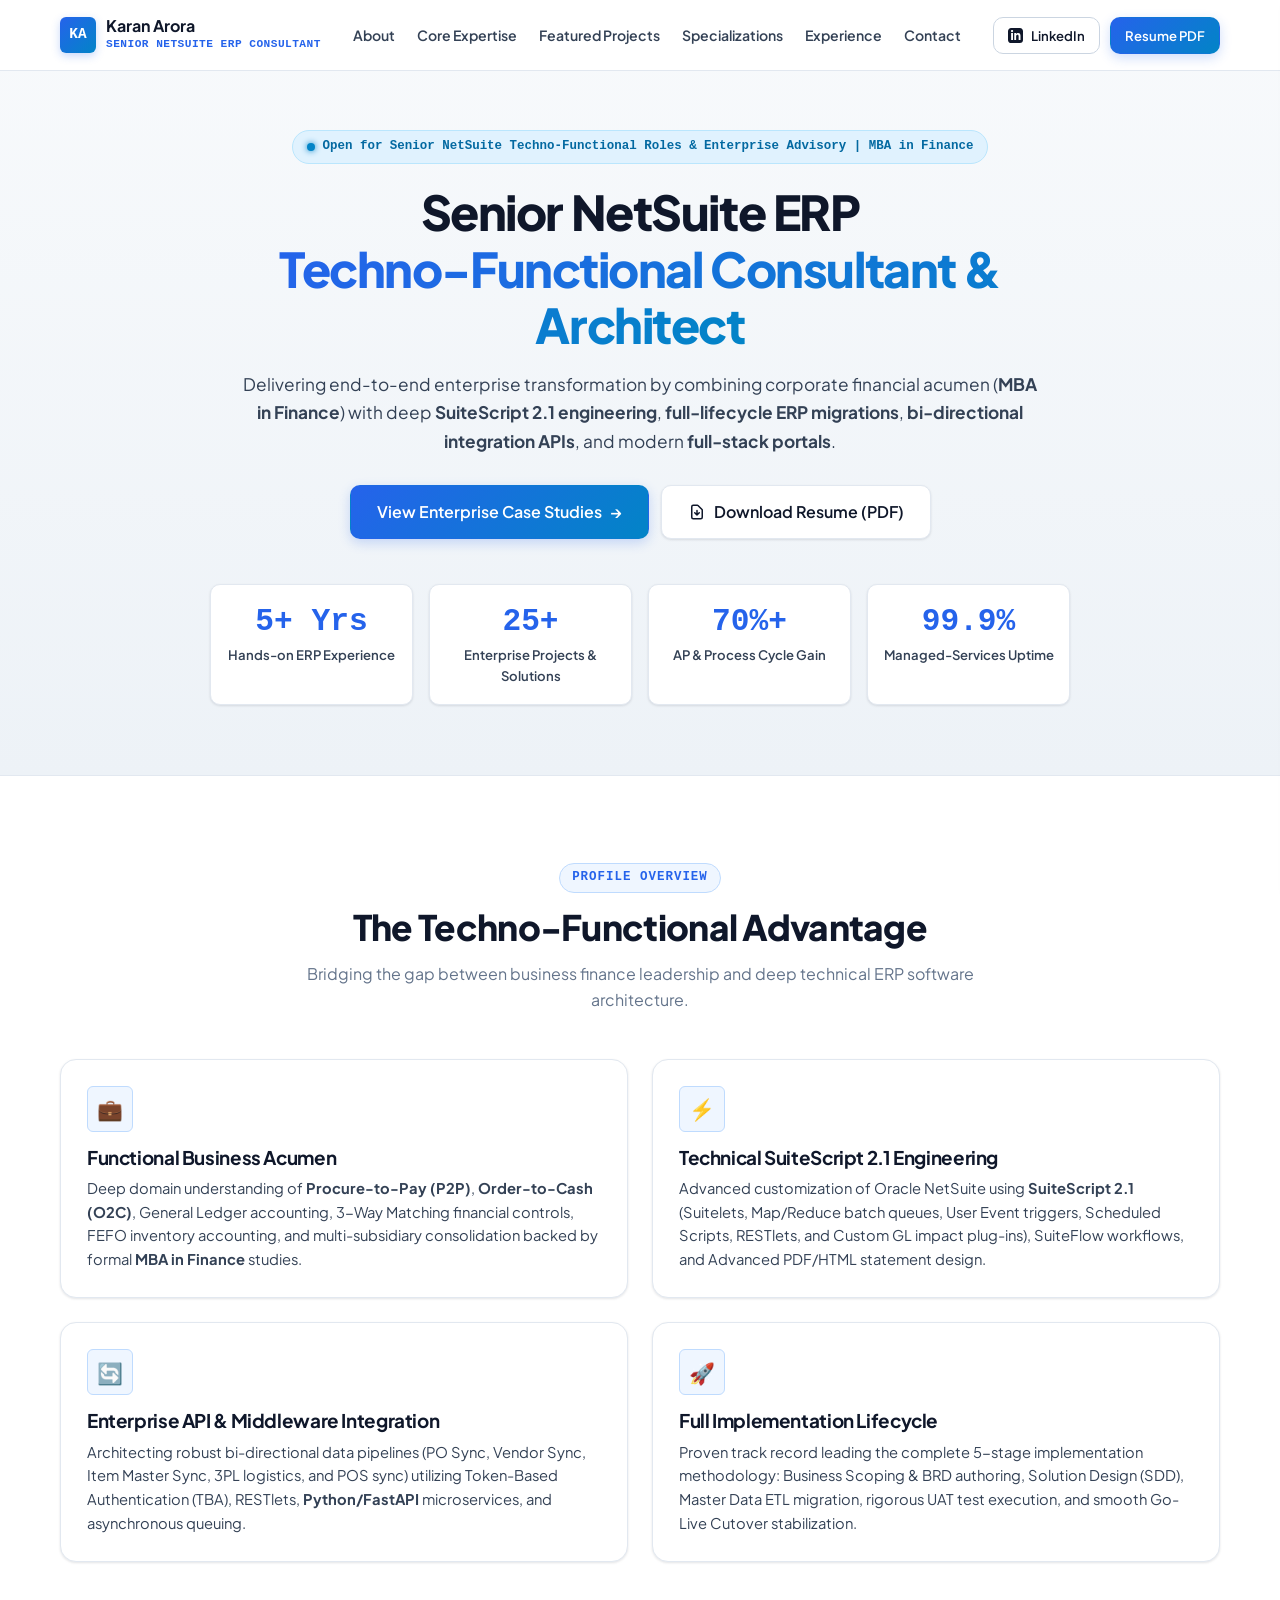
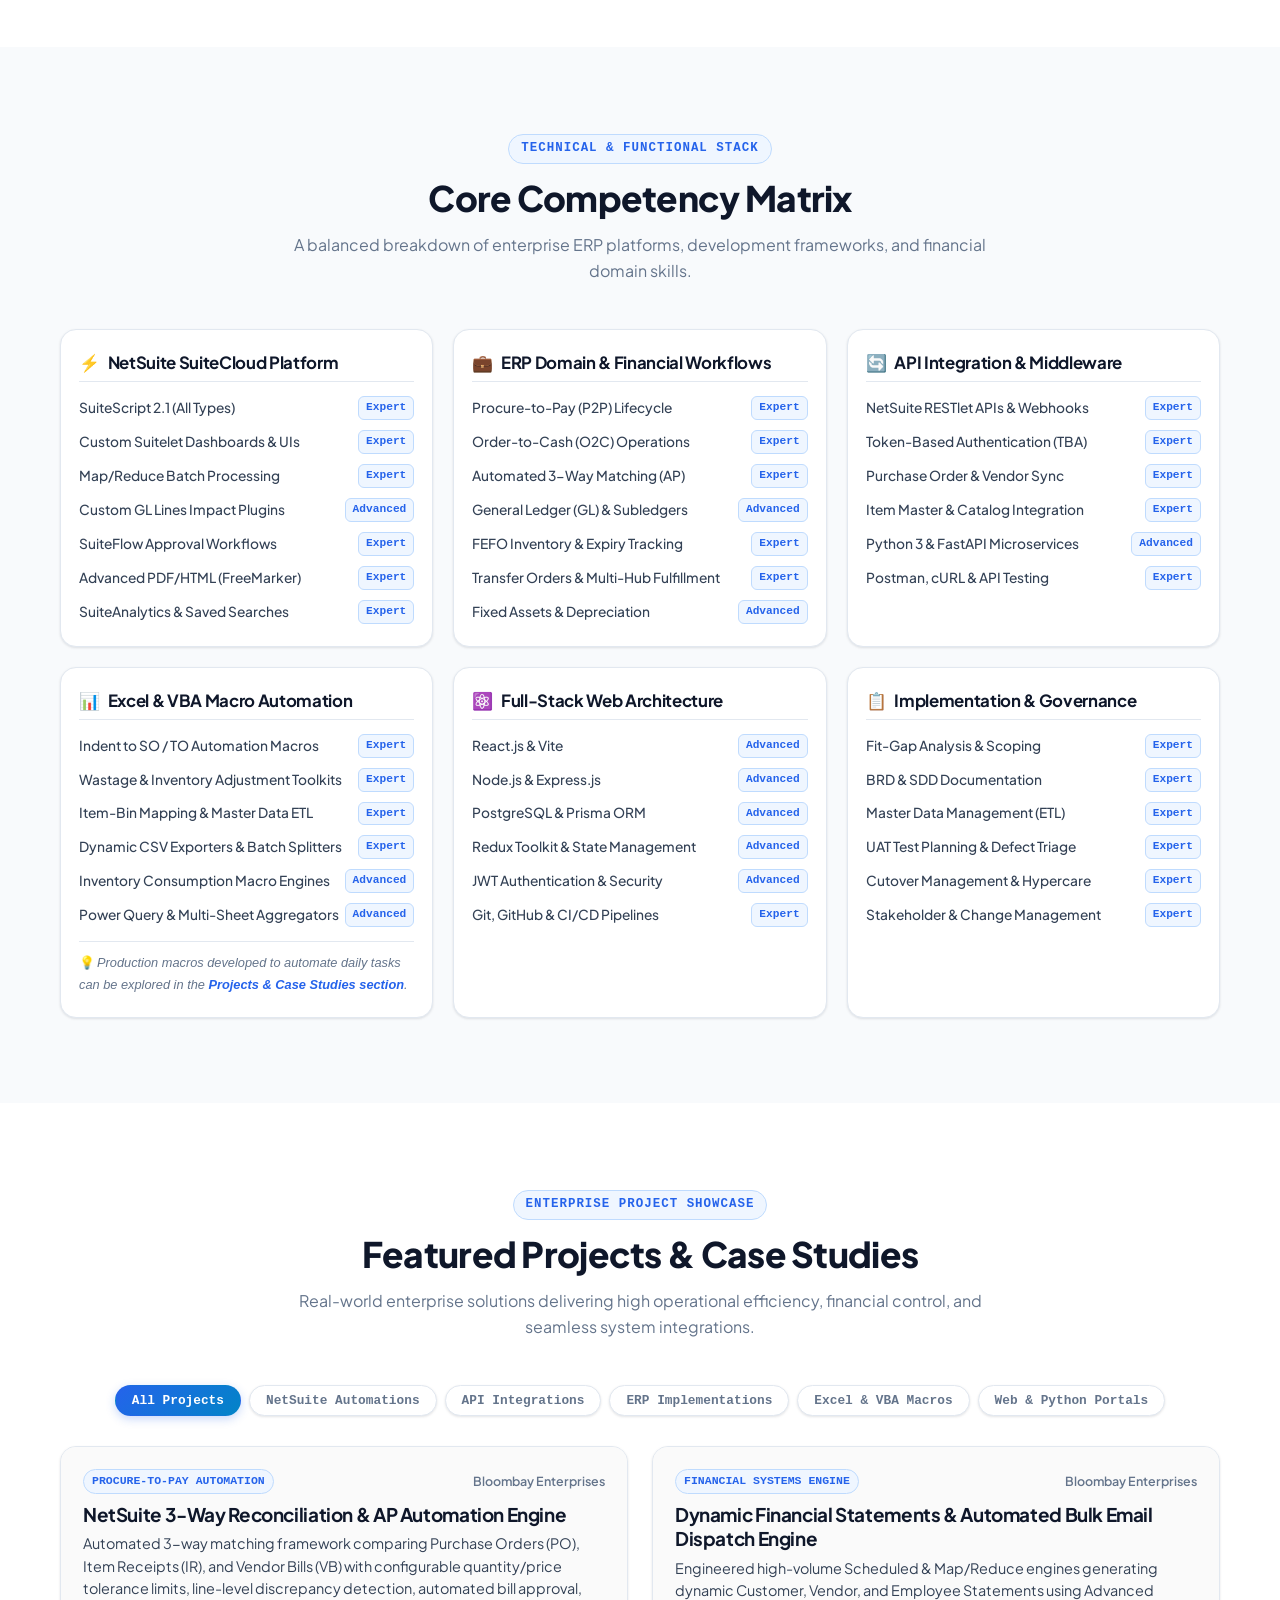
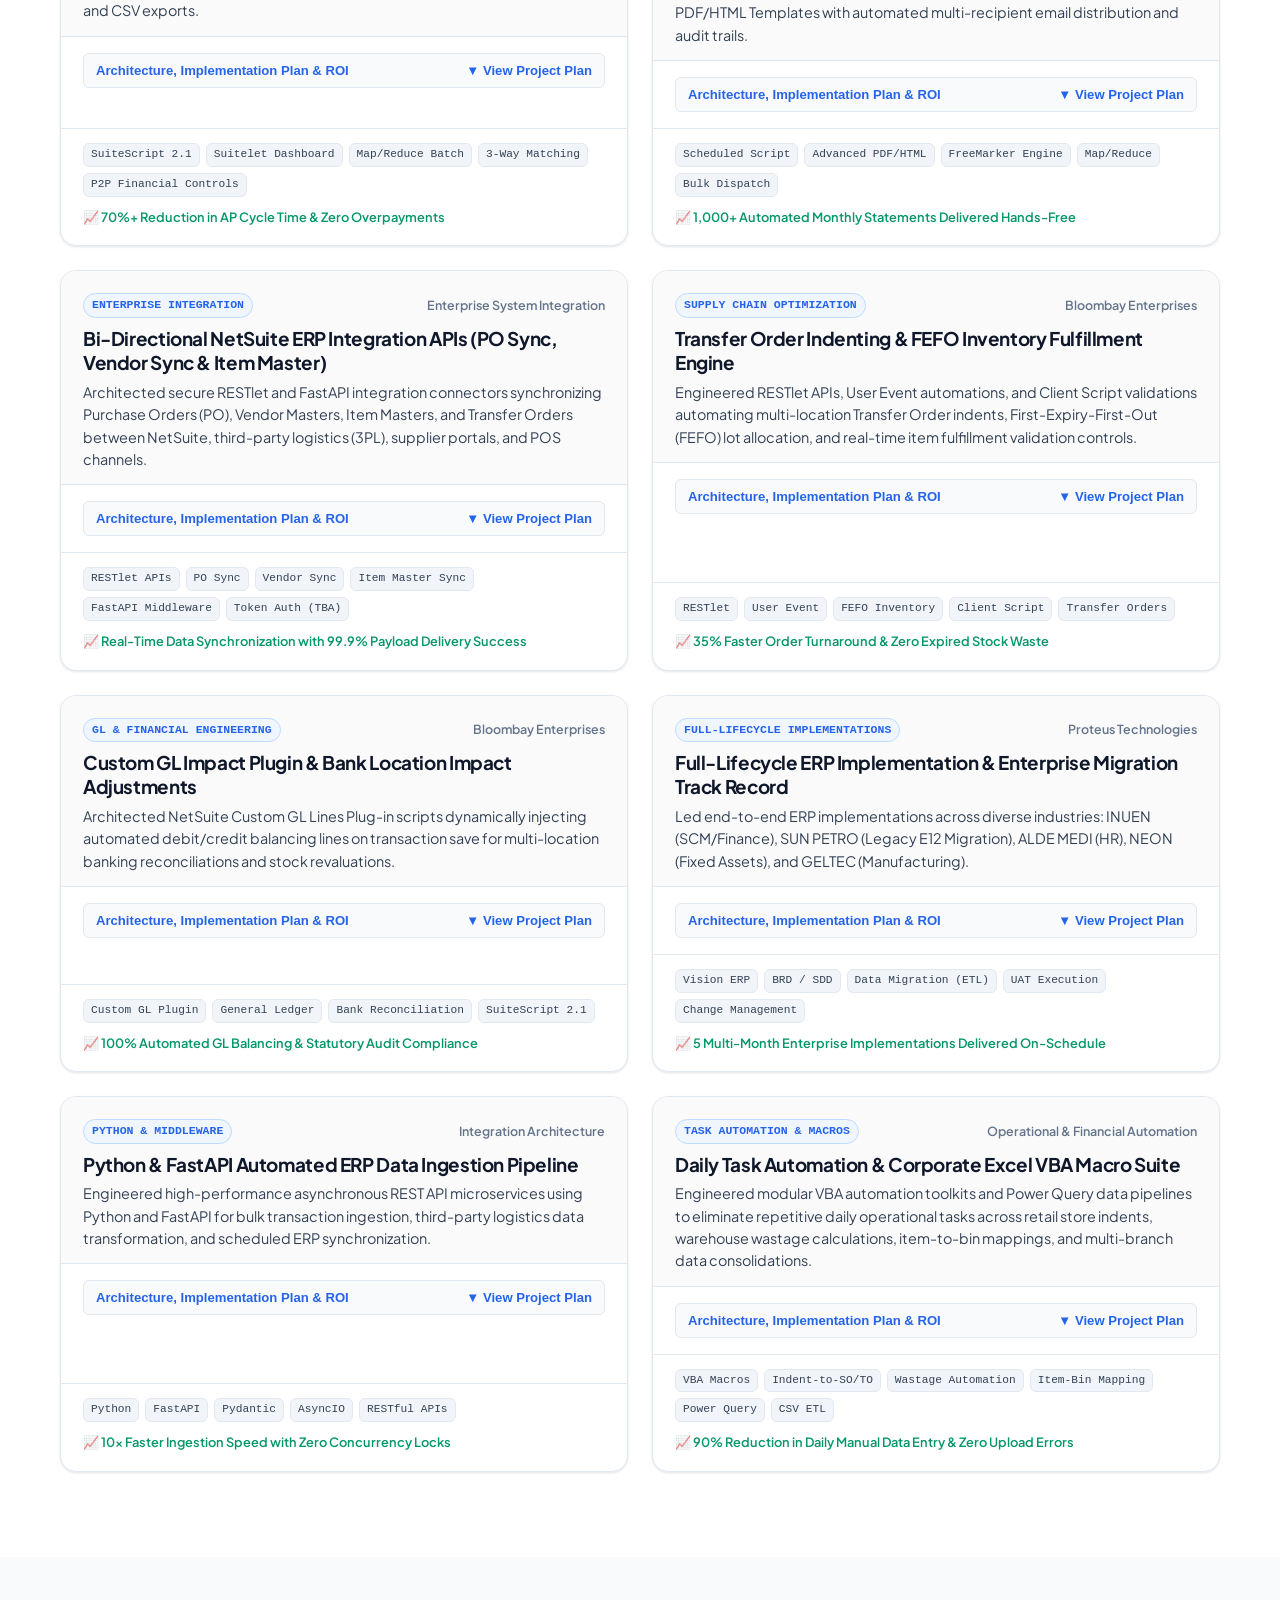
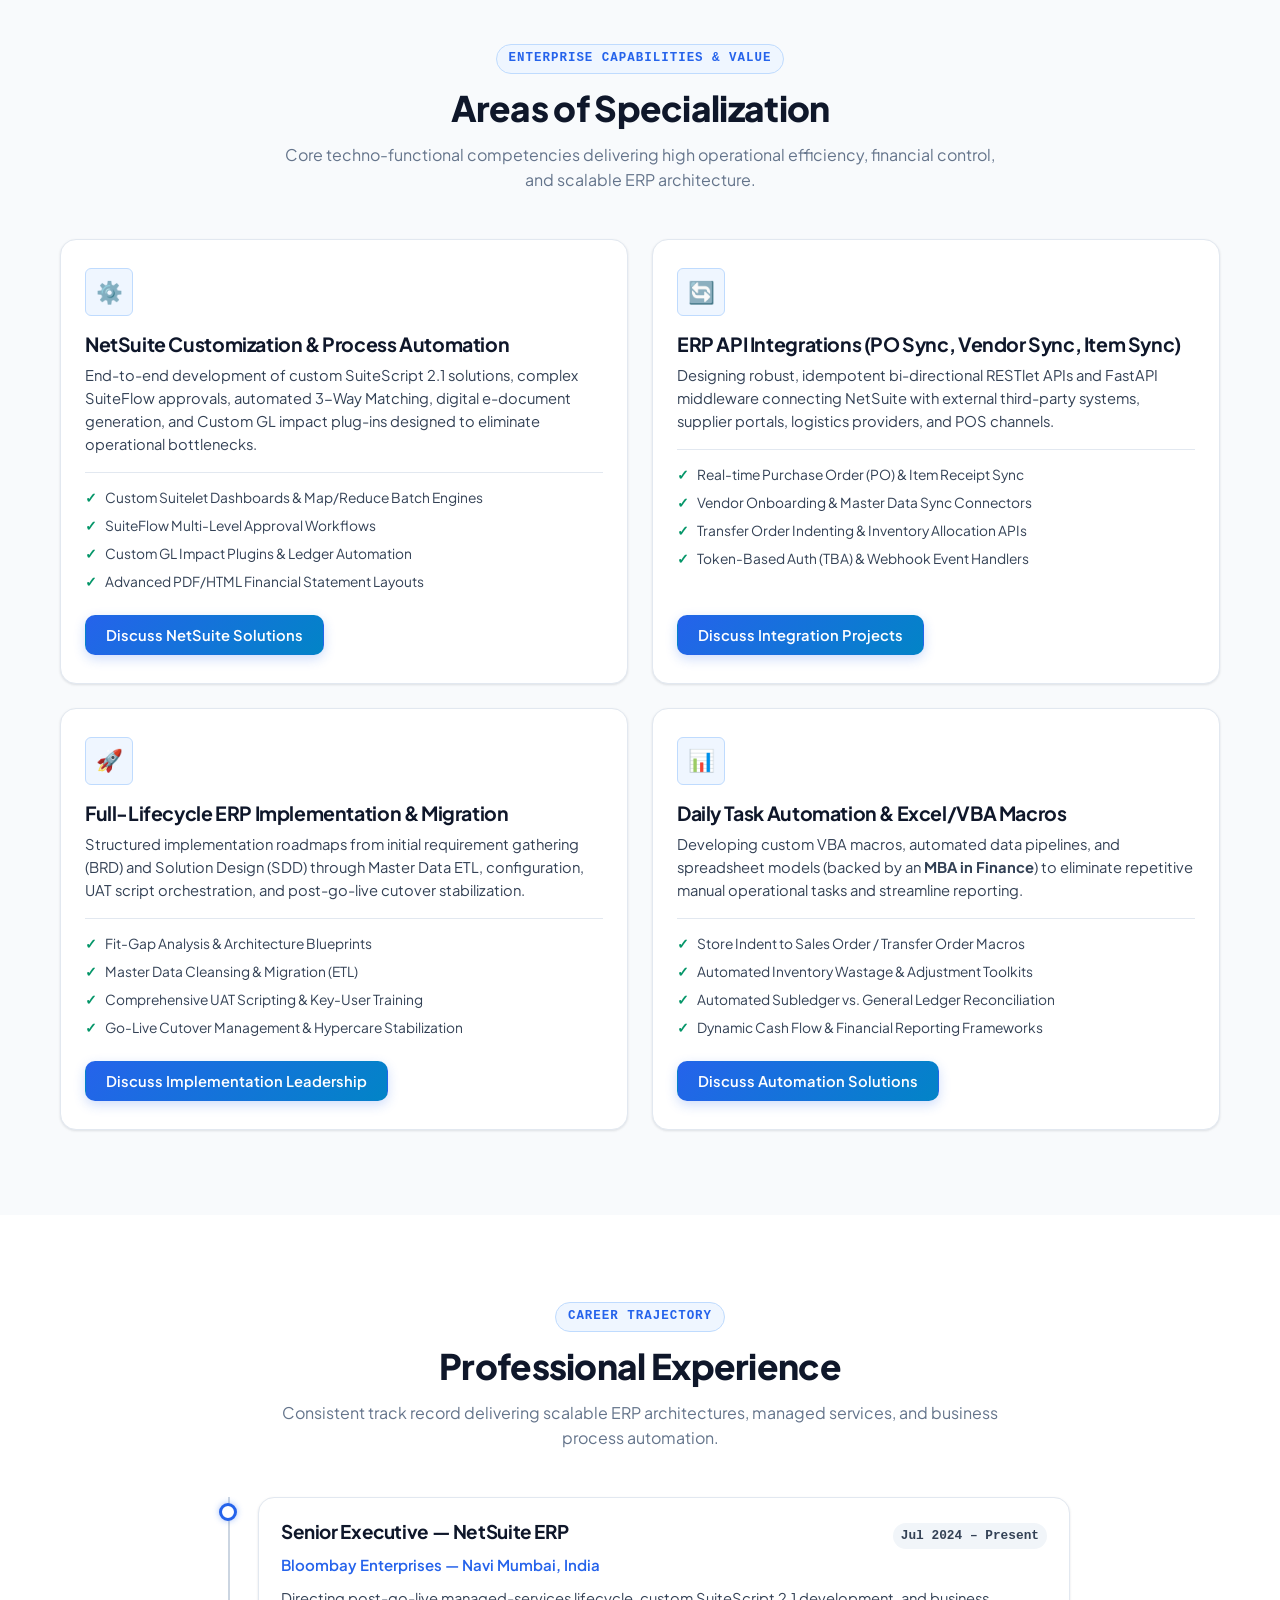
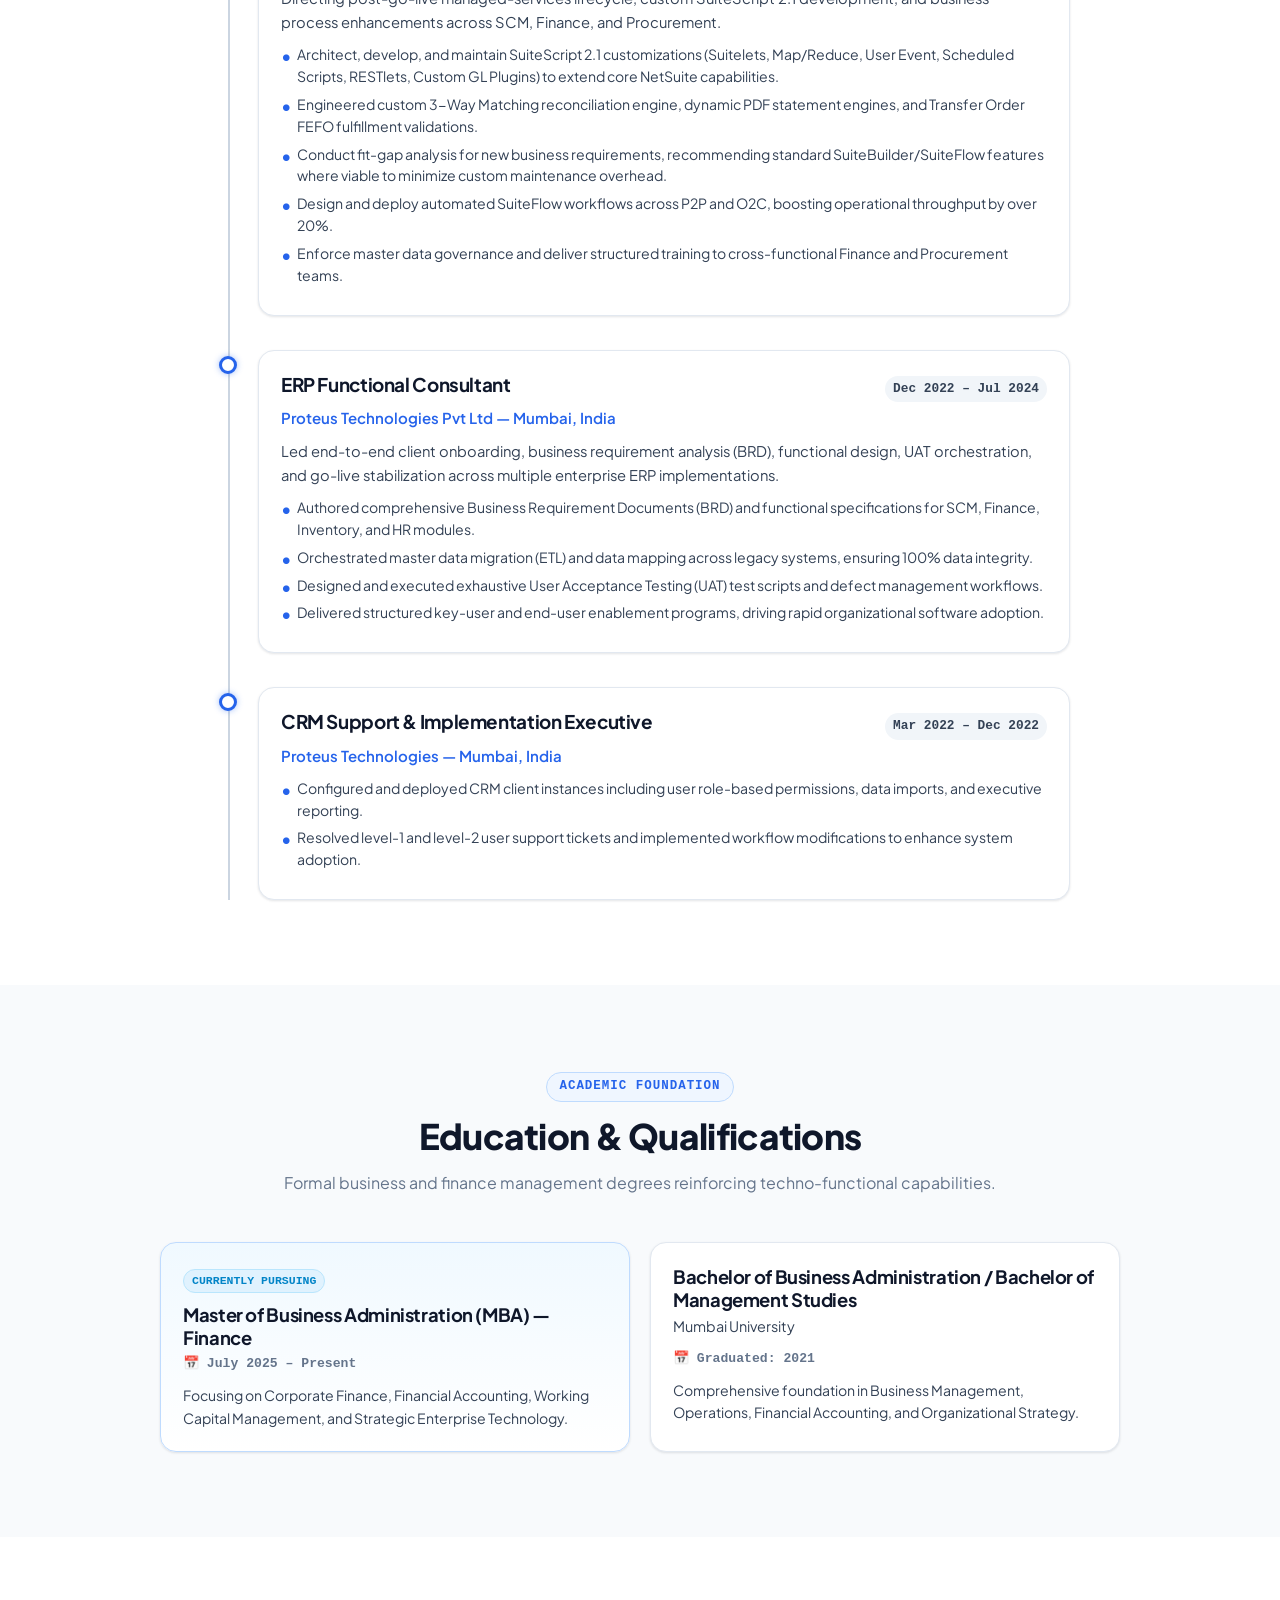
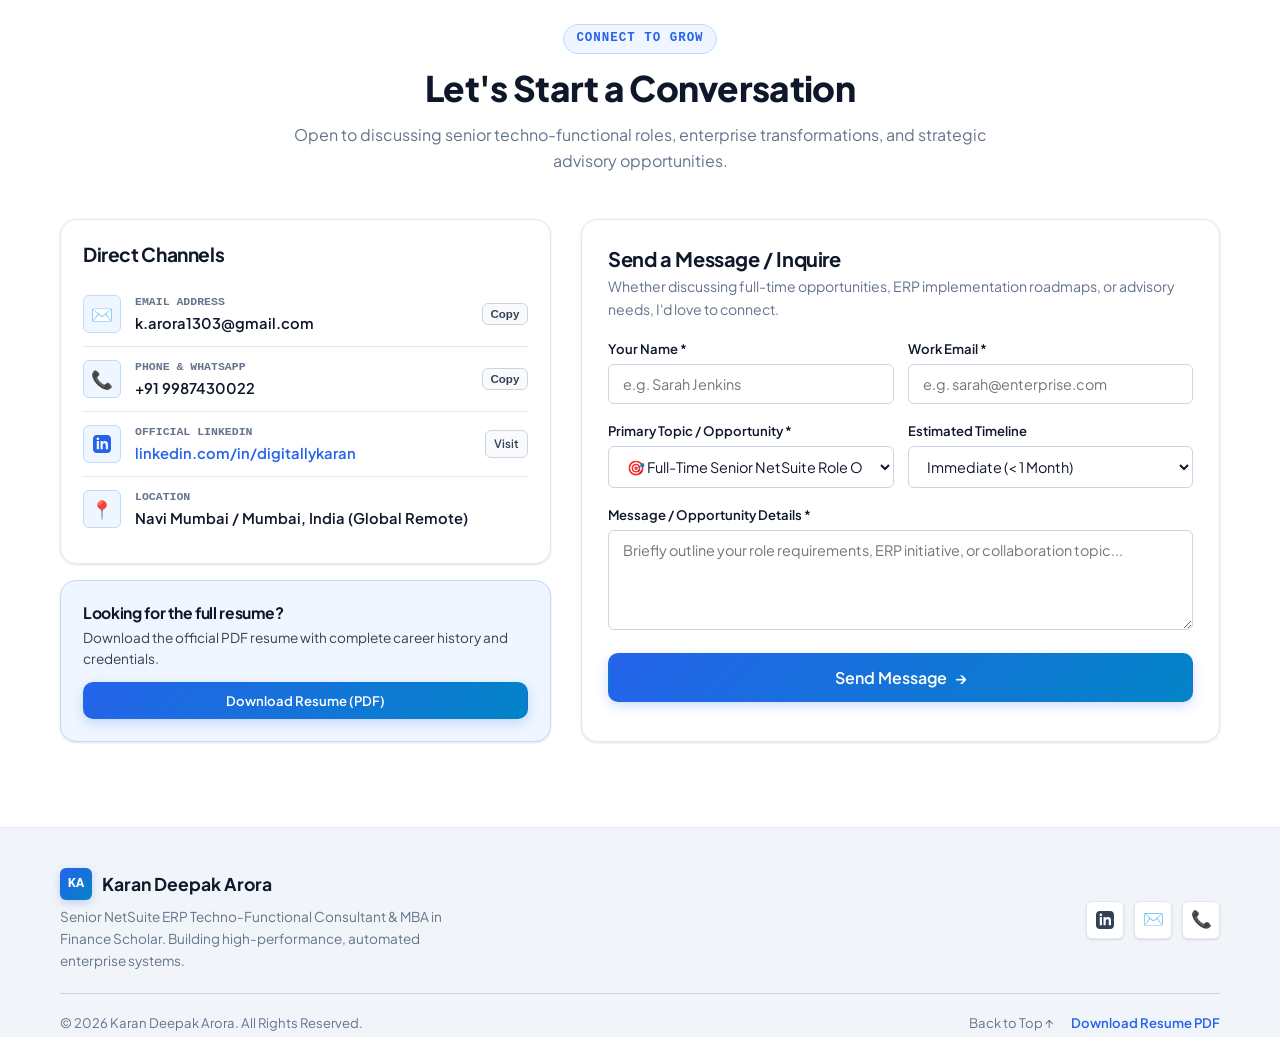
==== commit dbf34768: "feat: add Google Analytics GA4 tracking" ====
--- a/index.html
+++ b/index.html
@@ -1,1134 +1,2025 @@
-<!DOCTYPE html>
+<!doctype html>
 <html lang="en">
-<head>
-  <meta charset="UTF-8" />
-  <meta name="viewport" content="width=device-width, initial-scale=1.0" />
-  
-  <!-- Primary SEO Meta Tags -->
-  <title>Karan Deepak Arora | Senior NetSuite ERP Techno-Functional Consultant &amp; Applications Architect</title>
-  <meta name="title" content="Karan Deepak Arora | Senior NetSuite ERP Techno-Functional Consultant &amp; Applications Architect" />
-  <meta name="description" content="Executive portfolio of Karan Deepak Arora — Senior NetSuite ERP Techno-Functional Consultant &amp; MBA in Finance Scholar. Specializing in SuiteScript 2.1, full-lifecycle ERP implementations, P2P/O2C financial workflows, enterprise API integrations, and Python/FastAPI microservices." />
-  <meta name="keywords" content="NetSuite Techno-Functional Consultant, NetSuite ERP Applications Specialist, Senior NetSuite Consultant, NetSuite Technical Consultant, NetSuite Functional Consultant, NetSuite Solutions Architect, Oracle NetSuite ERP Specialist, SuiteScript 2.1 Developer, NetSuite 3-Way Matching, Procure-to-Pay P2P NetSuite, Order-to-Cash O2C NetSuite, NetSuite AP Automation, NetSuite Financial Statements Engine, NetSuite PO Sync API, NetSuite Vendor Sync API, NetSuite SuiteFlow Workflows, NetSuite Implementation Consultant, ERP Migration Specialist, Python FastAPI ERP Integration, React NetSuite Portal, Excel VBA Financial Macros, NetSuite Financial Applications Architect, MBA in Finance NetSuite, Karan Deepak Arora" />
-  <meta name="author" content="Karan Deepak Arora" />
-  <meta name="robots" content="index, follow, max-snippet:-1, max-image-preview:large, max-video-preview:-1" />
-  <link rel="canonical" href="https://digitallykaran.github.io/" />
-
-  <!-- Open Graph / LinkedIn / Facebook -->
-  <meta property="og:type" content="profile" />
-  <meta property="og:url" content="https://digitallykaran.github.io/" />
-  <meta property="og:title" content="Karan Deepak Arora | Senior NetSuite ERP Techno-Functional Consultant &amp; Applications Architect" />
-  <meta property="og:description" content="Senior NetSuite ERP Techno-Functional Consultant &amp; MBA in Finance Scholar with ~5 years of experience delivering full-lifecycle ERP implementations, SuiteScript 2.1 automations, and enterprise API integrations." />
-  <meta property="og:image" content="https://digitallykaran.github.io/assets/images/og-preview.png" />
-  <meta property="og:site_name" content="Karan Deepak Arora — NetSuite ERP Consultant Portfolio" />
-
-  <!-- Twitter Card -->
-  <meta property="twitter:card" content="summary_large_image" />
-  <meta property="twitter:url" content="https://digitallykaran.github.io/" />
-  <meta property="twitter:title" content="Karan Deepak Arora | Senior NetSuite ERP Techno-Functional Consultant" />
-  <meta property="twitter:description" content="Senior NetSuite ERP Techno-Functional Consultant &amp; MBA in Finance Scholar. Proven expertise in SuiteScript 2.1, ERP implementations, and API integrations." />
-  <meta property="twitter:image" content="https://digitallykaran.github.io/assets/images/og-preview.png" />
-
-  <!-- Schema.org JSON-LD Structured Data -->
-  <script type="application/ld+json">
-  {
-    "@context": "https://schema.org",
-    "@graph": [
+  <head>
+    <!-- Google tag (gtag.js) -->
+    <script async src="https://www.googletagmanager.com/gtag/js?id=G-GQKBBTF3C3"></script>
+    <script>
+      window.dataLayer = window.dataLayer || [];
+      function gtag(){dataLayer.push(arguments);}
+      gtag('js', new Date());
+
+      gtag('config', 'G-GQKBBTF3C3');
+    </script>
+
+    <meta charset="UTF-8" />
+    <meta name="viewport" content="width=device-width, initial-scale=1.0" />
+
+    <!-- Primary SEO Meta Tags -->
+    <title>
+      Karan Deepak Arora | Senior NetSuite ERP Techno-Functional Consultant
+      &amp; Applications Architect
+    </title>
+    <meta
+      name="title"
+      content="Karan Deepak Arora | Senior NetSuite ERP Techno-Functional Consultant &amp; Applications Architect"
+    />
+    <meta
+      name="description"
+      content="Executive portfolio of Karan Deepak Arora — Senior NetSuite ERP Techno-Functional Consultant &amp; MBA in Finance Scholar. Specializing in SuiteScript 2.1, full-lifecycle ERP implementations, P2P/O2C financial workflows, enterprise API integrations, and Python/FastAPI microservices."
+    />
+    <meta
+      name="keywords"
+      content="NetSuite Techno-Functional Consultant, NetSuite ERP Applications Specialist, Senior NetSuite Consultant, NetSuite Technical Consultant, NetSuite Functional Consultant, NetSuite Solutions Architect, Oracle NetSuite ERP Specialist, SuiteScript 2.1 Developer, NetSuite 3-Way Matching, Procure-to-Pay P2P NetSuite, Order-to-Cash O2C NetSuite, NetSuite AP Automation, NetSuite Financial Statements Engine, NetSuite PO Sync API, NetSuite Vendor Sync API, NetSuite SuiteFlow Workflows, NetSuite Implementation Consultant, ERP Migration Specialist, Python FastAPI ERP Integration, React NetSuite Portal, Excel VBA Financial Macros, NetSuite Financial Applications Architect, MBA in Finance NetSuite, Karan Deepak Arora"
+    />
+    <meta name="author" content="Karan Deepak Arora" />
+    <meta
+      name="robots"
+      content="index, follow, max-snippet:-1, max-image-preview:large, max-video-preview:-1"
+    />
+    <link rel="canonical" href="https://digitallykaran.github.io/" />
+
+    <!-- Open Graph / LinkedIn / Facebook -->
+    <meta property="og:type" content="profile" />
+    <meta property="og:url" content="https://digitallykaran.github.io/" />
+    <meta
+      property="og:title"
+      content="Karan Deepak Arora | Senior NetSuite ERP Techno-Functional Consultant &amp; Applications Architect"
+    />
+    <meta
+      property="og:description"
+      content="Senior NetSuite ERP Techno-Functional Consultant &amp; MBA in Finance Scholar with ~5 years of experience delivering full-lifecycle ERP implementations, SuiteScript 2.1 automations, and enterprise API integrations."
+    />
+    <meta
+      property="og:image"
+      content="https://digitallykaran.github.io/assets/images/og-preview.png"
+    />
+    <meta
+      property="og:site_name"
+      content="Karan Deepak Arora — NetSuite ERP Consultant Portfolio"
+    />
+
+    <!-- Twitter Card -->
+    <meta property="twitter:card" content="summary_large_image" />
+    <meta property="twitter:url" content="https://digitallykaran.github.io/" />
+    <meta
+      property="twitter:title"
+      content="Karan Deepak Arora | Senior NetSuite ERP Techno-Functional Consultant"
+    />
+    <meta
+      property="twitter:description"
+      content="Senior NetSuite ERP Techno-Functional Consultant &amp; MBA in Finance Scholar. Proven expertise in SuiteScript 2.1, ERP implementations, and API integrations."
+    />
+    <meta
+      property="twitter:image"
+      content="https://digitallykaran.github.io/assets/images/og-preview.png"
+    />
+
+    <!-- Schema.org JSON-LD Structured Data -->
+    <script type="application/ld+json">
       {
-        "@type": "Person",
-        "@id": "https://digitallykaran.github.io/#person",
-        "name": "Karan Deepak Arora",
-        "jobTitle": "Senior NetSuite ERP Techno-Functional Consultant & Applications Solutions Architect",
-        "email": "k.arora1303@gmail.com",
-        "telephone": "+919987430022",
-        "url": "https://digitallykaran.github.io/",
-        "sameAs": [
-          "https://www.linkedin.com/in/digitallykaran"
-        ],
-        "address": {
-          "@type": "PostalAddress",
-          "addressLocality": "Navi Mumbai",
-          "addressRegion": "Maharashtra",
-          "addressCountry": "India"
-        },
-        "alumniOf": [
+        "@context": "https://schema.org",
+        "@graph": [
           {
-            "@type": "EducationalOrganization",
-            "name": "Mumbai University",
-            "degree": "Bachelor of Management Studies / B.B.A"
+            "@type": "Person",
+            "@id": "https://digitallykaran.github.io/#person",
+            "name": "Karan Deepak Arora",
+            "jobTitle": "Senior NetSuite ERP Techno-Functional Consultant & Applications Solutions Architect",
+            "email": "k.arora1303@gmail.com",
+            "telephone": "+919987430022",
+            "url": "https://digitallykaran.github.io/",
+            "sameAs": ["https://www.linkedin.com/in/digitallykaran"],
+            "address": {
+              "@type": "PostalAddress",
+              "addressLocality": "Navi Mumbai",
+              "addressRegion": "Maharashtra",
+              "addressCountry": "India"
+            },
+            "alumniOf": [
+              {
+                "@type": "EducationalOrganization",
+                "name": "Mumbai University",
+                "degree": "Bachelor of Management Studies / B.B.A"
+              }
+            ],
+            "knowsAbout": [
+              "Oracle NetSuite ERP Applications",
+              "NetSuite Techno-Functional Consulting",
+              "NetSuite Technical Architecture & Customization",
+              "NetSuite Functional Business Process Engineering",
+              "SuiteScript 2.1 (Suitelet, Map/Reduce, User Event, Scheduled, RESTlet, Custom GL Plugin)",
+              "NetSuite SuiteFlow Approval Workflows & SuiteBuilder",
+              "3-Way Matching & Accounts Payable (AP) Automation",
+              "Procure-to-Pay (P2P) & Order-to-Cash (O2C) Cycles",
+              "Customer, Vendor & Employee Statement Engine (Advanced PDF/HTML)",
+              "ERP API Integrations (PO Sync, Vendor Sync, Item Master Sync)",
+              "General Ledger (GL), Subledgers & Bank Location Adjustments",
+              "FEFO Inventory Management & Transfer Order Indenting",
+              "End-to-End ERP Implementation Lifecycle (BRD, SDD, ETL, UAT, Cutover)",
+              "Python 3 & FastAPI Microservices",
+              "React.js & Full-Stack Web Portals",
+              "Advanced Excel VBA Macros & Corporate Financial Modeling",
+              "Master Data Management (MDM)"
+            ]
+          },
+          {
+            "@type": "ProfessionalService",
+            "@id": "https://digitallykaran.github.io/#service",
+            "name": "Karan Arora NetSuite ERP Techno-Functional Consulting",
+            "url": "https://digitallykaran.github.io/",
+            "provider": {
+              "@id": "https://digitallykaran.github.io/#person"
+            },
+            "serviceType": [
+              "NetSuite Techno-Functional Architecture & Customization",
+              "NetSuite ERP Technical & SuiteScript 2.1 Development",
+              "NetSuite Functional Process Optimization (P2P, O2C, 3-Way Match)",
+              "NetSuite ERP Integration APIs (PO Sync, Vendor Sync, Item Sync)",
+              "Financial Statements & Bulk Distribution Engines",
+              "Full-Lifecycle ERP Implementation, Migration & Cutover Management",
+              "Python FastAPI Microservices & React Web Portals",
+              "Financial Process Automation & Excel VBA Modeling"
+            ],
+            "areaServed": "Global"
           }
-        ],
-        "knowsAbout": [
-          "Oracle NetSuite ERP Applications",
-          "NetSuite Techno-Functional Consulting",
-          "NetSuite Technical Architecture & Customization",
-          "NetSuite Functional Business Process Engineering",
-          "SuiteScript 2.1 (Suitelet, Map/Reduce, User Event, Scheduled, RESTlet, Custom GL Plugin)",
-          "NetSuite SuiteFlow Approval Workflows & SuiteBuilder",
-          "3-Way Matching & Accounts Payable (AP) Automation",
-          "Procure-to-Pay (P2P) & Order-to-Cash (O2C) Cycles",
-          "Customer, Vendor & Employee Statement Engine (Advanced PDF/HTML)",
-          "ERP API Integrations (PO Sync, Vendor Sync, Item Master Sync)",
-          "General Ledger (GL), Subledgers & Bank Location Adjustments",
-          "FEFO Inventory Management & Transfer Order Indenting",
-          "End-to-End ERP Implementation Lifecycle (BRD, SDD, ETL, UAT, Cutover)",
-          "Python 3 & FastAPI Microservices",
-          "React.js & Full-Stack Web Portals",
-          "Advanced Excel VBA Macros & Corporate Financial Modeling",
-          "Master Data Management (MDM)"
         ]
-      },
-      {
-        "@type": "ProfessionalService",
-        "@id": "https://digitallykaran.github.io/#service",
-        "name": "Karan Arora NetSuite ERP Techno-Functional Consulting",
-        "url": "https://digitallykaran.github.io/",
-        "provider": {
-          "@id": "https://digitallykaran.github.io/#person"
-        },
-        "serviceType": [
-          "NetSuite Techno-Functional Architecture & Customization",
-          "NetSuite ERP Technical & SuiteScript 2.1 Development",
-          "NetSuite Functional Process Optimization (P2P, O2C, 3-Way Match)",
-          "NetSuite ERP Integration APIs (PO Sync, Vendor Sync, Item Sync)",
-          "Financial Statements & Bulk Distribution Engines",
-          "Full-Lifecycle ERP Implementation, Migration & Cutover Management",
-          "Python FastAPI Microservices & React Web Portals",
-          "Financial Process Automation & Excel VBA Modeling"
-        ],
-        "areaServed": "Global"
       }
-    ]
-  }
-  </script>
-
-  <!-- Stylesheet -->
-  <link rel="stylesheet" href="assets/css/style.css" />
-</head>
-<body>
-
-  <!-- NAVIGATION -->
-  <header class="navbar">
-    <div class="container nav-container">
-      <a href="#hero" class="brand-logo" aria-label="Karan Deepak Arora Home">
-        <div class="logo-badge">KA</div>
-        <div class="brand-text">
-          <span class="brand-name">Karan Arora</span>
-          <span class="brand-role">Senior NetSuite ERP Consultant</span>
-        </div>
-      </a>
-
-      <!-- Desktop Links -->
-      <nav>
-        <ul class="nav-links" id="nav_links">
-          <li><a href="#about" class="nav-link">About</a></li>
-          <li><a href="#skills" class="nav-link">Core Expertise</a></li>
-          <li><a href="#projects" class="nav-link">Featured Projects</a></li>
-          <li><a href="#services" class="nav-link">Specializations</a></li>
-          <li><a href="#experience" class="nav-link">Experience</a></li>
-          <li><a href="#contact" class="nav-link">Contact</a></li>
-        </ul>
-      </nav>
-
-      <!-- Nav Actions -->
-      <div class="nav-actions">
-        <a href="https://www.linkedin.com/in/digitallykaran" target="_blank" rel="noopener noreferrer" class="btn btn-outline btn-sm linkedin-btn" aria-label="LinkedIn Profile">
-          <svg width="15" height="15" fill="currentColor" viewBox="0 0 24 24"><path d="M19 0h-14c-2.761 0-5 2.239-5 5v14c0 2.761 2.239 5 5 5h14c2.762 0 5-2.239 5-5v-14c0-2.761-2.238-5-5-5zm-11 19h-3v-11h3v11zm-1.5-12.268c-.966 0-1.75-.79-1.75-1.764s.784-1.764 1.75-1.764 1.75.79 1.75 1.764-.783 1.764-1.75 1.764zm13.5 12.268h-3v-5.604c0-3.368-4-3.113-4 0v5.604h-3v-11h3v1.765c1.396-2.586 7-2.777 7 2.476v6.759z"/></svg>
-          <span class="btn-text">LinkedIn</span>
+    </script>
+
+    <!-- Stylesheet -->
+    <link rel="stylesheet" href="assets/css/style.css" />
+  </head>
+  <body>
+    <!-- NAVIGATION -->
+    <header class="navbar">
+      <div class="container nav-container">
+        <a href="#hero" class="brand-logo" aria-label="Karan Deepak Arora Home">
+          <div class="logo-badge">KA</div>
+          <div class="brand-text">
+            <span class="brand-name">Karan Arora</span>
+            <span class="brand-role">Senior NetSuite ERP Consultant</span>
+          </div>
         </a>
-        <a href="assets/docs/Karan_Arora_Resume.pdf" download="Karan_Arora_Resume.pdf" class="btn btn-primary btn-sm">
-          <span>Resume PDF</span>
-        </a>
-        <button class="mobile-toggle" id="mobile_toggle_btn" aria-label="Toggle Navigation Menu">
-          <span class="hamburger-bar"></span>
-          <span class="hamburger-bar"></span>
-          <span class="hamburger-bar"></span>
+
+        <!-- Desktop Links -->
+        <nav>
+          <ul class="nav-links" id="nav_links">
+            <li><a href="#about" class="nav-link">About</a></li>
+            <li><a href="#skills" class="nav-link">Core Expertise</a></li>
+            <li><a href="#projects" class="nav-link">Featured Projects</a></li>
+            <li><a href="#services" class="nav-link">Specializations</a></li>
+            <li><a href="#experience" class="nav-link">Experience</a></li>
+            <li><a href="#contact" class="nav-link">Contact</a></li>
+          </ul>
+        </nav>
+
+        <!-- Nav Actions -->
+        <div class="nav-actions">
+          <a
+            href="https://www.linkedin.com/in/digitallykaran"
+            target="_blank"
+            rel="noopener noreferrer"
+            class="btn btn-outline btn-sm linkedin-btn"
+            aria-label="LinkedIn Profile"
+          >
+            <svg width="15" height="15" fill="currentColor" viewBox="0 0 24 24">
+              <path
+                d="M19 0h-14c-2.761 0-5 2.239-5 5v14c0 2.761 2.239 5 5 5h14c2.762 0 5-2.239 5-5v-14c0-2.761-2.238-5-5-5zm-11 19h-3v-11h3v11zm-1.5-12.268c-.966 0-1.75-.79-1.75-1.764s.784-1.764 1.75-1.764 1.75.79 1.75 1.764-.783 1.764-1.75 1.764zm13.5 12.268h-3v-5.604c0-3.368-4-3.113-4 0v5.604h-3v-11h3v1.765c1.396-2.586 7-2.777 7 2.476v6.759z"
+              />
+            </svg>
+            <span class="btn-text">LinkedIn</span>
+          </a>
+          <a
+            href="assets/docs/Karan_Arora_Resume.pdf"
+            download="Karan_Arora_Resume.pdf"
+            class="btn btn-primary btn-sm"
+          >
+            <span>Resume PDF</span>
+          </a>
+          <button
+            class="mobile-toggle"
+            id="mobile_toggle_btn"
+            aria-label="Toggle Navigation Menu"
+          >
+            <span class="hamburger-bar"></span>
+            <span class="hamburger-bar"></span>
+            <span class="hamburger-bar"></span>
+          </button>
+        </div>
+      </div>
+    </header>
+
+    <!-- Mobile Navigation Drawer Overlay -->
+    <div class="mobile-nav-drawer" id="mobile_drawer">
+      <div class="drawer-header">
+        <div style="display: flex; align-items: center; gap: 10px">
+          <div
+            class="logo-badge"
+            style="width: 32px; height: 32px; font-size: 0.85rem"
+          >
+            KA
+          </div>
+          <span style="font-weight: 700; color: #0f172a">Karan Arora</span>
+        </div>
+        <button
+          class="drawer-close-btn"
+          id="drawer_close_btn"
+          aria-label="Close Menu"
+        >
+          &times;
         </button>
       </div>
-    </div>
-  </header>
-
-  <!-- Mobile Navigation Drawer Overlay -->
-  <div class="mobile-nav-drawer" id="mobile_drawer">
-    <div class="drawer-header">
-      <div style="display: flex; align-items: center; gap: 10px;">
-        <div class="logo-badge" style="width: 32px; height: 32px; font-size: 0.85rem;">KA</div>
-        <span style="font-weight: 700; color: #0f172a;">Karan Arora</span>
-      </div>
-      <button class="drawer-close-btn" id="drawer_close_btn" aria-label="Close Menu">&times;</button>
-    </div>
-    <ul class="drawer-links">
-      <li><a href="#about" class="drawer-link">Executive Summary</a></li>
-      <li><a href="#skills" class="drawer-link">Core Competencies &amp; Stack</a></li>
-      <li><a href="#projects" class="drawer-link">Featured Projects &amp; Case Studies</a></li>
-      <li><a href="#services" class="drawer-link">Areas of Specialization</a></li>
-      <li><a href="#experience" class="drawer-link">Professional Experience</a></li>
-      <li><a href="#education" class="drawer-link">Education (MBA Finance)</a></li>
-      <li><a href="#contact" class="drawer-link">Connect to Grow</a></li>
-    </ul>
-    <div class="drawer-footer">
-      <a href="assets/docs/Karan_Arora_Resume.pdf" download="Karan_Arora_Resume.pdf" class="btn btn-primary btn-sm" style="width: 100%; margin-bottom: 10px;">
-        <span>Download Resume PDF</span>
-      </a>
-      <a href="https://www.linkedin.com/in/digitallykaran" target="_blank" rel="noopener noreferrer" class="btn btn-outline btn-sm" style="width: 100%;">
-        <span>LinkedIn Profile</span>
-      </a>
-    </div>
-  </div>
-  <div class="drawer-backdrop" id="drawer_backdrop"></div>
-
-  <!-- HERO SECTION -->
-  <section id="hero" class="hero-section">
-    <div class="container hero-content">
-      <div class="hero-badge">
-        <span class="pulse-dot"></span>
-        <span>Open for Senior NetSuite Techno-Functional Roles &amp; Enterprise Advisory | MBA in Finance</span>
-      </div>
-
-      <h1 class="hero-title">
-        Senior NetSuite ERP <br />
-        <span class="highlight-text">Techno-Functional Consultant &amp; Architect</span>
-      </h1>
-
-      <p class="hero-description">
-        Delivering end-to-end enterprise transformation by combining corporate financial acumen (<strong>MBA in Finance</strong>) with deep <strong>SuiteScript 2.1 engineering</strong>, <strong>full-lifecycle ERP migrations</strong>, <strong>bi-directional integration APIs</strong>, and modern <strong>full-stack portals</strong>.
-      </p>
-
-      <div class="hero-cta-group">
-        <a href="#projects" class="btn btn-primary btn-lg">
-          <span>View Enterprise Case Studies</span>
-          <span>→</span>
+      <ul class="drawer-links">
+        <li><a href="#about" class="drawer-link">Executive Summary</a></li>
+        <li>
+          <a href="#skills" class="drawer-link"
+            >Core Competencies &amp; Stack</a
+          >
+        </li>
+        <li>
+          <a href="#projects" class="drawer-link"
+            >Featured Projects &amp; Case Studies</a
+          >
+        </li>
+        <li>
+          <a href="#services" class="drawer-link">Areas of Specialization</a>
+        </li>
+        <li>
+          <a href="#experience" class="drawer-link">Professional Experience</a>
+        </li>
+        <li>
+          <a href="#education" class="drawer-link">Education (MBA Finance)</a>
+        </li>
+        <li><a href="#contact" class="drawer-link">Connect to Grow</a></li>
+      </ul>
+      <div class="drawer-footer">
+        <a
+          href="assets/docs/Karan_Arora_Resume.pdf"
+          download="Karan_Arora_Resume.pdf"
+          class="btn btn-primary btn-sm"
+          style="width: 100%; margin-bottom: 10px"
+        >
+          <span>Download Resume PDF</span>
         </a>
-        <a href="assets/docs/Karan_Arora_Resume.pdf" download="Karan_Arora_Resume.pdf" class="btn btn-secondary btn-lg">
-          <svg width="18" height="18" fill="none" stroke="currentColor" stroke-width="2" viewBox="0 0 24 24"><path stroke-linecap="round" stroke-linejoin="round" d="M12 10v6m0 0l-3-3m3 3l3-3m2 8H7a2 2 0 01-2-2V5a2 2 0 012-2h5.586a1 1 0 01.707.293l5.414 5.414a1 1 0 01.293.707V19a2 2 0 01-2 2z"></path></svg>
-          <span>Download Resume (PDF)</span>
+        <a
+          href="https://www.linkedin.com/in/digitallykaran"
+          target="_blank"
+          rel="noopener noreferrer"
+          class="btn btn-outline btn-sm"
+          style="width: 100%"
+        >
+          <span>LinkedIn Profile</span>
         </a>
       </div>
-
-      <!-- KPI Grid -->
-      <div class="kpi-grid">
-        <div class="kpi-card">
-          <div class="kpi-value dynamic-exp-val">5+ Yrs</div>
-          <div class="kpi-label">Hands-on ERP Experience</div>
-        </div>
-        <div class="kpi-card">
-          <div class="kpi-value">25+</div>
-          <div class="kpi-label">Enterprise Projects &amp; Solutions</div>
-        </div>
-        <div class="kpi-card">
-          <div class="kpi-value">70%+</div>
-          <div class="kpi-label">AP &amp; Process Cycle Gain</div>
-        </div>
-        <div class="kpi-card">
-          <div class="kpi-value">99.9%</div>
-          <div class="kpi-label">Managed-Services Uptime</div>
+    </div>
+    <div class="drawer-backdrop" id="drawer_backdrop"></div>
+
+    <!-- HERO SECTION -->
+    <section id="hero" class="hero-section">
+      <div class="container hero-content">
+        <div class="hero-badge">
+          <span class="pulse-dot"></span>
+          <span
+            >Open for Senior NetSuite Techno-Functional Roles &amp; Enterprise
+            Advisory | MBA in Finance</span
+          >
+        </div>
+
+        <h1 class="hero-title">
+          Senior NetSuite ERP <br />
+          <span class="highlight-text"
+            >Techno-Functional Consultant &amp; Architect</span
+          >
+        </h1>
+
+        <p class="hero-description">
+          Delivering end-to-end enterprise transformation by combining corporate
+          financial acumen (<strong>MBA in Finance</strong>) with deep
+          <strong>SuiteScript 2.1 engineering</strong>,
+          <strong>full-lifecycle ERP migrations</strong>,
+          <strong>bi-directional integration APIs</strong>, and modern
+          <strong>full-stack portals</strong>.
+        </p>
+
+        <div class="hero-cta-group">
+          <a href="#projects" class="btn btn-primary btn-lg">
+            <span>View Enterprise Case Studies</span>
+            <span>→</span>
+          </a>
+          <a
+            href="assets/docs/Karan_Arora_Resume.pdf"
+            download="Karan_Arora_Resume.pdf"
+            class="btn btn-secondary btn-lg"
+          >
+            <svg
+              width="18"
+              height="18"
+              fill="none"
+              stroke="currentColor"
+              stroke-width="2"
+              viewBox="0 0 24 24"
+            >
+              <path
+                stroke-linecap="round"
+                stroke-linejoin="round"
+                d="M12 10v6m0 0l-3-3m3 3l3-3m2 8H7a2 2 0 01-2-2V5a2 2 0 012-2h5.586a1 1 0 01.707.293l5.414 5.414a1 1 0 01.293.707V19a2 2 0 01-2 2z"
+              ></path>
+            </svg>
+            <span>Download Resume (PDF)</span>
+          </a>
+        </div>
+
+        <!-- KPI Grid -->
+        <div class="kpi-grid">
+          <div class="kpi-card">
+            <div class="kpi-value dynamic-exp-val">5+ Yrs</div>
+            <div class="kpi-label">Hands-on ERP Experience</div>
+          </div>
+          <div class="kpi-card">
+            <div class="kpi-value">25+</div>
+            <div class="kpi-label">Enterprise Projects &amp; Solutions</div>
+          </div>
+          <div class="kpi-card">
+            <div class="kpi-value">70%+</div>
+            <div class="kpi-label">AP &amp; Process Cycle Gain</div>
+          </div>
+          <div class="kpi-card">
+            <div class="kpi-value">99.9%</div>
+            <div class="kpi-label">Managed-Services Uptime</div>
+          </div>
         </div>
       </div>
-    </div>
-  </section>
-
-  <!-- EXECUTIVE SUMMARY & VALUE PROPOSITION -->
-  <section id="about" class="section-spacing" style="background: #ffffff;">
-    <div class="container">
-      <div class="section-header">
-        <div class="section-eyebrow">Profile Overview</div>
-        <h2 class="section-title">The Techno-Functional Advantage</h2>
-        <p class="section-subtitle">Bridging the gap between business finance leadership and deep technical ERP software architecture.</p>
+    </section>
+
+    <!-- EXECUTIVE SUMMARY & VALUE PROPOSITION -->
+    <section id="about" class="section-spacing" style="background: #ffffff">
+      <div class="container">
+        <div class="section-header">
+          <div class="section-eyebrow">Profile Overview</div>
+          <h2 class="section-title">The Techno-Functional Advantage</h2>
+          <p class="section-subtitle">
+            Bridging the gap between business finance leadership and deep
+            technical ERP software architecture.
+          </p>
+        </div>
+
+        <div class="about-grid">
+          <div class="about-card">
+            <div class="about-icon">💼</div>
+            <h3 class="about-card-title">Functional Business Acumen</h3>
+            <p class="about-card-desc">
+              Deep domain understanding of
+              <strong>Procure-to-Pay (P2P)</strong>,
+              <strong>Order-to-Cash (O2C)</strong>, General Ledger accounting,
+              3-Way Matching financial controls, FEFO inventory accounting, and
+              multi-subsidiary consolidation backed by formal
+              <strong>MBA in Finance</strong> studies.
+            </p>
+          </div>
+
+          <div class="about-card">
+            <div class="about-icon">⚡</div>
+            <h3 class="about-card-title">
+              Technical SuiteScript 2.1 Engineering
+            </h3>
+            <p class="about-card-desc">
+              Advanced customization of Oracle NetSuite using
+              <strong>SuiteScript 2.1</strong> (Suitelets, Map/Reduce batch
+              queues, User Event triggers, Scheduled Scripts, RESTlets, and
+              Custom GL impact plug-ins), SuiteFlow workflows, and Advanced
+              PDF/HTML statement design.
+            </p>
+          </div>
+
+          <div class="about-card">
+            <div class="about-icon">🔄</div>
+            <h3 class="about-card-title">
+              Enterprise API &amp; Middleware Integration
+            </h3>
+            <p class="about-card-desc">
+              Architecting robust bi-directional data pipelines (PO Sync, Vendor
+              Sync, Item Master Sync, 3PL logistics, and POS sync) utilizing
+              Token-Based Authentication (TBA), RESTlets,
+              <strong>Python/FastAPI</strong> microservices, and asynchronous
+              queuing.
+            </p>
+          </div>
+
+          <div class="about-card">
+            <div class="about-icon">🚀</div>
+            <h3 class="about-card-title">Full Implementation Lifecycle</h3>
+            <p class="about-card-desc">
+              Proven track record leading the complete 5-stage implementation
+              methodology: Business Scoping &amp; BRD authoring, Solution Design
+              (SDD), Master Data ETL migration, rigorous UAT test execution, and
+              smooth Go-Live Cutover stabilization.
+            </p>
+          </div>
+        </div>
       </div>
-
-      <div class="about-grid">
-        <div class="about-card">
-          <div class="about-icon">💼</div>
-          <h3 class="about-card-title">Functional Business Acumen</h3>
-          <p class="about-card-desc">
-            Deep domain understanding of <strong>Procure-to-Pay (P2P)</strong>, <strong>Order-to-Cash (O2C)</strong>, General Ledger accounting, 3-Way Matching financial controls, FEFO inventory accounting, and multi-subsidiary consolidation backed by formal <strong>MBA in Finance</strong> studies.
+    </section>
+
+    <!-- SKILLS MATRIX SECTION -->
+    <section id="skills" class="section-spacing">
+      <div class="container">
+        <div class="section-header">
+          <div class="section-eyebrow">Technical &amp; Functional Stack</div>
+          <h2 class="section-title">Core Competency Matrix</h2>
+          <p class="section-subtitle">
+            A balanced breakdown of enterprise ERP platforms, development
+            frameworks, and financial domain skills.
           </p>
         </div>
 
-        <div class="about-card">
-          <div class="about-icon">⚡</div>
-          <h3 class="about-card-title">Technical SuiteScript 2.1 Engineering</h3>
-          <p class="about-card-desc">
-            Advanced customization of Oracle NetSuite using <strong>SuiteScript 2.1</strong> (Suitelets, Map/Reduce batch queues, User Event triggers, Scheduled Scripts, RESTlets, and Custom GL impact plug-ins), SuiteFlow workflows, and Advanced PDF/HTML statement design.
+        <div class="skills-grid">
+          <!-- Card 1 -->
+          <div class="skill-category-card">
+            <h3 class="skill-category-title">
+              <span class="skill-category-icon">⚡</span> NetSuite SuiteCloud
+              Platform
+            </h3>
+            <div class="skill-list">
+              <div class="skill-item-row">
+                <span class="skill-name">SuiteScript 2.1 (All Types)</span
+                ><span class="skill-badge">Expert</span>
+              </div>
+              <div class="skill-item-row">
+                <span class="skill-name"
+                  >Custom Suitelet Dashboards &amp; UIs</span
+                ><span class="skill-badge">Expert</span>
+              </div>
+              <div class="skill-item-row">
+                <span class="skill-name">Map/Reduce Batch Processing</span
+                ><span class="skill-badge">Expert</span>
+              </div>
+              <div class="skill-item-row">
+                <span class="skill-name">Custom GL Lines Impact Plugins</span
+                ><span class="skill-badge">Advanced</span>
+              </div>
+              <div class="skill-item-row">
+                <span class="skill-name">SuiteFlow Approval Workflows</span
+                ><span class="skill-badge">Expert</span>
+              </div>
+              <div class="skill-item-row">
+                <span class="skill-name">Advanced PDF/HTML (FreeMarker)</span
+                ><span class="skill-badge">Expert</span>
+              </div>
+              <div class="skill-item-row">
+                <span class="skill-name"
+                  >SuiteAnalytics &amp; Saved Searches</span
+                ><span class="skill-badge">Expert</span>
+              </div>
+            </div>
+          </div>
+
+          <!-- Card 2 -->
+          <div class="skill-category-card">
+            <h3 class="skill-category-title">
+              <span class="skill-category-icon">💼</span> ERP Domain &amp;
+              Financial Workflows
+            </h3>
+            <div class="skill-list">
+              <div class="skill-item-row">
+                <span class="skill-name">Procure-to-Pay (P2P) Lifecycle</span
+                ><span class="skill-badge">Expert</span>
+              </div>
+              <div class="skill-item-row">
+                <span class="skill-name">Order-to-Cash (O2C) Operations</span
+                ><span class="skill-badge">Expert</span>
+              </div>
+              <div class="skill-item-row">
+                <span class="skill-name">Automated 3-Way Matching (AP)</span
+                ><span class="skill-badge">Expert</span>
+              </div>
+              <div class="skill-item-row">
+                <span class="skill-name"
+                  >General Ledger (GL) &amp; Subledgers</span
+                ><span class="skill-badge">Advanced</span>
+              </div>
+              <div class="skill-item-row">
+                <span class="skill-name"
+                  >FEFO Inventory &amp; Expiry Tracking</span
+                ><span class="skill-badge">Expert</span>
+              </div>
+              <div class="skill-item-row">
+                <span class="skill-name"
+                  >Transfer Orders &amp; Multi-Hub Fulfillment</span
+                ><span class="skill-badge">Expert</span>
+              </div>
+              <div class="skill-item-row">
+                <span class="skill-name">Fixed Assets &amp; Depreciation</span
+                ><span class="skill-badge">Advanced</span>
+              </div>
+            </div>
+          </div>
+
+          <!-- Card 3 -->
+          <div class="skill-category-card">
+            <h3 class="skill-category-title">
+              <span class="skill-category-icon">🔄</span> API Integration &amp;
+              Middleware
+            </h3>
+            <div class="skill-list">
+              <div class="skill-item-row">
+                <span class="skill-name"
+                  >NetSuite RESTlet APIs &amp; Webhooks</span
+                ><span class="skill-badge">Expert</span>
+              </div>
+              <div class="skill-item-row">
+                <span class="skill-name">Token-Based Authentication (TBA)</span
+                ><span class="skill-badge">Expert</span>
+              </div>
+              <div class="skill-item-row">
+                <span class="skill-name">Purchase Order &amp; Vendor Sync</span
+                ><span class="skill-badge">Expert</span>
+              </div>
+              <div class="skill-item-row">
+                <span class="skill-name"
+                  >Item Master &amp; Catalog Integration</span
+                ><span class="skill-badge">Expert</span>
+              </div>
+              <div class="skill-item-row">
+                <span class="skill-name"
+                  >Python 3 &amp; FastAPI Microservices</span
+                ><span class="skill-badge">Advanced</span>
+              </div>
+              <div class="skill-item-row">
+                <span class="skill-name">Postman, cURL &amp; API Testing</span
+                ><span class="skill-badge">Expert</span>
+              </div>
+            </div>
+          </div>
+
+          <!-- Card 4 -->
+          <div class="skill-category-card">
+            <h3 class="skill-category-title">
+              <span class="skill-category-icon">📊</span> Excel &amp; VBA Macro
+              Automation
+            </h3>
+            <div class="skill-list">
+              <div class="skill-item-row">
+                <span class="skill-name"
+                  >Indent to SO / TO Automation Macros</span
+                ><span class="skill-badge">Expert</span>
+              </div>
+              <div class="skill-item-row">
+                <span class="skill-name"
+                  >Wastage &amp; Inventory Adjustment Toolkits</span
+                ><span class="skill-badge">Expert</span>
+              </div>
+              <div class="skill-item-row">
+                <span class="skill-name"
+                  >Item-Bin Mapping &amp; Master Data ETL</span
+                ><span class="skill-badge">Expert</span>
+              </div>
+              <div class="skill-item-row">
+                <span class="skill-name"
+                  >Dynamic CSV Exporters &amp; Batch Splitters</span
+                ><span class="skill-badge">Expert</span>
+              </div>
+              <div class="skill-item-row">
+                <span class="skill-name"
+                  >Inventory Consumption Macro Engines</span
+                ><span class="skill-badge">Advanced</span>
+              </div>
+              <div class="skill-item-row">
+                <span class="skill-name"
+                  >Power Query &amp; Multi-Sheet Aggregators</span
+                ><span class="skill-badge">Advanced</span>
+              </div>
+            </div>
+            <div
+              style="
+                margin-top: 14px;
+                padding-top: 10px;
+                border-top: 1px solid var(--border-subtle);
+                font-size: 0.8rem;
+                color: var(--text-muted);
+              "
+            >
+              💡
+              <em
+                >Production macros developed to automate daily tasks can be
+                explored in the
+                <a href="#projects" style="font-weight: 600"
+                  >Projects &amp; Case Studies section</a
+                >.</em
+              >
+            </div>
+          </div>
+
+          <!-- Card 5 -->
+          <div class="skill-category-card">
+            <h3 class="skill-category-title">
+              <span class="skill-category-icon">⚛️</span> Full-Stack Web
+              Architecture
+            </h3>
+            <div class="skill-list">
+              <div class="skill-item-row">
+                <span class="skill-name">React.js &amp; Vite</span
+                ><span class="skill-badge">Advanced</span>
+              </div>
+              <div class="skill-item-row">
+                <span class="skill-name">Node.js &amp; Express.js</span
+                ><span class="skill-badge">Advanced</span>
+              </div>
+              <div class="skill-item-row">
+                <span class="skill-name">PostgreSQL &amp; Prisma ORM</span
+                ><span class="skill-badge">Advanced</span>
+              </div>
+              <div class="skill-item-row">
+                <span class="skill-name"
+                  >Redux Toolkit &amp; State Management</span
+                ><span class="skill-badge">Advanced</span>
+              </div>
+              <div class="skill-item-row">
+                <span class="skill-name">JWT Authentication &amp; Security</span
+                ><span class="skill-badge">Advanced</span>
+              </div>
+              <div class="skill-item-row">
+                <span class="skill-name">Git, GitHub &amp; CI/CD Pipelines</span
+                ><span class="skill-badge">Expert</span>
+              </div>
+            </div>
+          </div>
+
+          <!-- Card 6 -->
+          <div class="skill-category-card">
+            <h3 class="skill-category-title">
+              <span class="skill-category-icon">📋</span> Implementation &amp;
+              Governance
+            </h3>
+            <div class="skill-list">
+              <div class="skill-item-row">
+                <span class="skill-name">Fit-Gap Analysis &amp; Scoping</span
+                ><span class="skill-badge">Expert</span>
+              </div>
+              <div class="skill-item-row">
+                <span class="skill-name">BRD &amp; SDD Documentation</span
+                ><span class="skill-badge">Expert</span>
+              </div>
+              <div class="skill-item-row">
+                <span class="skill-name">Master Data Management (ETL)</span
+                ><span class="skill-badge">Expert</span>
+              </div>
+              <div class="skill-item-row">
+                <span class="skill-name"
+                  >UAT Test Planning &amp; Defect Triage</span
+                ><span class="skill-badge">Expert</span>
+              </div>
+              <div class="skill-item-row">
+                <span class="skill-name"
+                  >Cutover Management &amp; Hypercare</span
+                ><span class="skill-badge">Expert</span>
+              </div>
+              <div class="skill-item-row">
+                <span class="skill-name"
+                  >Stakeholder &amp; Change Management</span
+                ><span class="skill-badge">Expert</span>
+              </div>
+            </div>
+          </div>
+        </div>
+      </div>
+    </section>
+
+    <!-- FEATURED PROJECTS & CASE STUDIES -->
+    <section id="projects" class="section-spacing" style="background: #ffffff">
+      <div class="container">
+        <div class="section-header">
+          <div class="section-eyebrow">Enterprise Project Showcase</div>
+          <h2 class="section-title">Featured Projects &amp; Case Studies</h2>
+          <p class="section-subtitle">
+            Real-world enterprise solutions delivering high operational
+            efficiency, financial control, and seamless system integrations.
           </p>
         </div>
 
-        <div class="about-card">
-          <div class="about-icon">🔄</div>
-          <h3 class="about-card-title">Enterprise API &amp; Middleware Integration</h3>
-          <p class="about-card-desc">
-            Architecting robust bi-directional data pipelines (PO Sync, Vendor Sync, Item Master Sync, 3PL logistics, and POS sync) utilizing Token-Based Authentication (TBA), RESTlets, <strong>Python/FastAPI</strong> microservices, and asynchronous queuing.
+        <!-- Filter Tabs -->
+        <div class="filter-tabs">
+          <button class="filter-btn active" data-filter="all">
+            All Projects
+          </button>
+          <button class="filter-btn" data-filter="netsuite">
+            NetSuite Automations
+          </button>
+          <button class="filter-btn" data-filter="integration">
+            API Integrations
+          </button>
+          <button class="filter-btn" data-filter="erp">
+            ERP Implementations
+          </button>
+          <button class="filter-btn" data-filter="macro">
+            Excel &amp; VBA Macros
+          </button>
+          <button class="filter-btn" data-filter="fullstack">
+            Web &amp; Python Portals
+          </button>
+        </div>
+
+        <!-- Projects Grid -->
+        <div class="projects-grid">
+          <!-- Project 1: P2P & 3-Way Match -->
+          <article class="project-card" data-category="netsuite">
+            <div class="project-card-header">
+              <div class="project-meta-bar">
+                <span class="project-category-tag"
+                  >Procure-to-Pay Automation</span
+                >
+                <span class="project-org">Bloombay Enterprises</span>
+              </div>
+              <h3 class="project-title">
+                NetSuite 3-Way Reconciliation &amp; AP Automation Engine
+              </h3>
+              <p class="project-summary">
+                Automated 3-way matching framework comparing Purchase Orders
+                (PO), Item Receipts (IR), and Vendor Bills (VB) with
+                configurable quantity/price tolerance limits, line-level
+                discrepancy detection, automated bill approval, and CSV exports.
+              </p>
+            </div>
+
+            <div class="project-card-body">
+              <div class="project-breakdown">
+                <button class="breakdown-toggle" aria-expanded="false">
+                  <span>Architecture, Implementation Plan &amp; ROI</span>
+                  <span class="toggle-arrow">▼ View Project Plan</span>
+                </button>
+                <div class="breakdown-content">
+                  <div class="breakdown-item">
+                    <span class="breakdown-label">Business Challenge:</span>
+                    <p>
+                      Procurement and AP teams faced massive monthly backlogs
+                      manually verifying PO unit rates and received warehouse
+                      quantities against vendor invoices, causing invoice
+                      processing delays and risk of duplicate payments.
+                    </p>
+                  </div>
+                  <div class="breakdown-item">
+                    <span class="breakdown-label">Technical Architecture:</span>
+                    <p>
+                      Constructed an interactive Suitelet reconciliation
+                      dashboard for dynamic discrepancy filtering and
+                      multi-criteria queries, paired with Map/Reduce batch
+                      scripts for multi-subsidiary automated invoice matching
+                      and automated approval routing.
+                    </p>
+                  </div>
+                  <div class="breakdown-item">
+                    <span class="breakdown-label">Implementation Plan:</span>
+                    <p>
+                      1. Business Requirements Document (BRD) &amp; Tolerance
+                      Matrix Definition &rarr; 2. SuiteScript 2.1 Query
+                      Optimization &rarr; 3. UAT Testing with AP/Procurement
+                      Leads &rarr; 4. Production Rollout &amp; CSV Audit
+                      Reporting.
+                    </p>
+                  </div>
+                </div>
+              </div>
+            </div>
+
+            <div class="project-card-footer">
+              <div class="tech-tags">
+                <span class="tech-tag">SuiteScript 2.1</span>
+                <span class="tech-tag">Suitelet Dashboard</span>
+                <span class="tech-tag">Map/Reduce Batch</span>
+                <span class="tech-tag">3-Way Matching</span>
+                <span class="tech-tag">P2P Financial Controls</span>
+              </div>
+              <div class="project-metric-badge">
+                <span
+                  >📈 70%+ Reduction in AP Cycle Time &amp; Zero
+                  Overpayments</span
+                >
+              </div>
+            </div>
+          </article>
+
+          <!-- Project 2: Statements Engine -->
+          <article class="project-card" data-category="netsuite">
+            <div class="project-card-header">
+              <div class="project-meta-bar">
+                <span class="project-category-tag"
+                  >Financial Systems Engine</span
+                >
+                <span class="project-org">Bloombay Enterprises</span>
+              </div>
+              <h3 class="project-title">
+                Dynamic Financial Statements &amp; Automated Bulk Email Dispatch
+                Engine
+              </h3>
+              <p class="project-summary">
+                Engineered high-volume Scheduled &amp; Map/Reduce engines
+                generating dynamic Customer, Vendor, and Employee Statements
+                using Advanced PDF/HTML Templates with automated multi-recipient
+                email distribution and audit trails.
+              </p>
+            </div>
+
+            <div class="project-card-body">
+              <div class="project-breakdown">
+                <button class="breakdown-toggle" aria-expanded="false">
+                  <span>Architecture, Implementation Plan &amp; ROI</span>
+                  <span class="toggle-arrow">▼ View Project Plan</span>
+                </button>
+                <div class="breakdown-content">
+                  <div class="breakdown-item">
+                    <span class="breakdown-label">Business Challenge:</span>
+                    <p>
+                      Accounting teams spent over 30 hours per month manually
+                      generating PDF statements, cross-referencing subledger
+                      balances, and drafting individual emails to hundreds of
+                      vendors, customers, and employees.
+                    </p>
+                  </div>
+                  <div class="breakdown-item">
+                    <span class="breakdown-label">Technical Architecture:</span>
+                    <p>
+                      Implemented Advanced PDF/HTML FreeMarker template engine
+                      with custom currency formatters and a Map/Reduce queue
+                      extracting recipient lists across entity join records with
+                      delivery audit logging.
+                    </p>
+                  </div>
+                  <div class="breakdown-item">
+                    <span class="breakdown-label">Implementation Plan:</span>
+                    <p>
+                      1. Financial Statement Template Schema Design &rarr; 2.
+                      Scheduled Batch Trigger Architecture &rarr; 3.
+                      Multi-Recipient Email Handling &amp; Rate-Limiting &rarr;
+                      4. Live Production Cutover.
+                    </p>
+                  </div>
+                </div>
+              </div>
+            </div>
+
+            <div class="project-card-footer">
+              <div class="tech-tags">
+                <span class="tech-tag">Scheduled Script</span>
+                <span class="tech-tag">Advanced PDF/HTML</span>
+                <span class="tech-tag">FreeMarker Engine</span>
+                <span class="tech-tag">Map/Reduce</span>
+                <span class="tech-tag">Bulk Dispatch</span>
+              </div>
+              <div class="project-metric-badge">
+                <span
+                  >📈 1,000+ Automated Monthly Statements Delivered
+                  Hands-Free</span
+                >
+              </div>
+            </div>
+          </article>
+
+          <!-- Project 3: API Integration - PO Sync & Vendor Sync -->
+          <article class="project-card" data-category="integration">
+            <div class="project-card-header">
+              <div class="project-meta-bar">
+                <span class="project-category-tag">Enterprise Integration</span>
+                <span class="project-org">Enterprise System Integration</span>
+              </div>
+              <h3 class="project-title">
+                Bi-Directional NetSuite ERP Integration APIs (PO Sync, Vendor
+                Sync &amp; Item Master)
+              </h3>
+              <p class="project-summary">
+                Architected secure RESTlet and FastAPI integration connectors
+                synchronizing Purchase Orders (PO), Vendor Masters, Item
+                Masters, and Transfer Orders between NetSuite, third-party
+                logistics (3PL), supplier portals, and POS channels.
+              </p>
+            </div>
+
+            <div class="project-card-body">
+              <div class="project-breakdown">
+                <button class="breakdown-toggle" aria-expanded="false">
+                  <span>Architecture, Implementation Plan &amp; ROI</span>
+                  <span class="toggle-arrow">▼ View Project Plan</span>
+                </button>
+                <div class="breakdown-content">
+                  <div class="breakdown-item">
+                    <span class="breakdown-label">Business Challenge:</span>
+                    <p>
+                      Manual re-entry of vendor bills, purchase orders, and item
+                      catalog updates between legacy systems and NetSuite
+                      resulted in data lag, inventory discrepancies, and
+                      fulfillment bottlenecks.
+                    </p>
+                  </div>
+                  <div class="breakdown-item">
+                    <span class="breakdown-label">Technical Architecture:</span>
+                    <p>
+                      Constructed RESTlets utilizing Token-Based Authentication
+                      (TBA), JSON payload validation, idempotent request keying,
+                      and asynchronous error-handling queues for automated retry
+                      on concurrency locks.
+                    </p>
+                  </div>
+                  <div class="breakdown-item">
+                    <span class="breakdown-label">Implementation Plan:</span>
+                    <p>
+                      1. Data Contract &amp; Schema Mapping &rarr; 2. RESTlet
+                      &amp; FastAPI Middleware Build &rarr; 3. Token-Based Auth
+                      (TBA) &amp; Webhook Security Setup &rarr; 4. End-to-End
+                      Stress Testing &rarr; Go-Live.
+                    </p>
+                  </div>
+                </div>
+              </div>
+            </div>
+
+            <div class="project-card-footer">
+              <div class="tech-tags">
+                <span class="tech-tag">RESTlet APIs</span>
+                <span class="tech-tag">PO Sync</span>
+                <span class="tech-tag">Vendor Sync</span>
+                <span class="tech-tag">Item Master Sync</span>
+                <span class="tech-tag">FastAPI Middleware</span>
+                <span class="tech-tag">Token Auth (TBA)</span>
+              </div>
+              <div class="project-metric-badge">
+                <span
+                  >📈 Real-Time Data Synchronization with 99.9% Payload Delivery
+                  Success</span
+                >
+              </div>
+            </div>
+          </article>
+
+          <!-- Project 4: Transfer Order & FEFO Fulfillment -->
+          <article class="project-card" data-category="netsuite">
+            <div class="project-card-header">
+              <div class="project-meta-bar">
+                <span class="project-category-tag"
+                  >Supply Chain Optimization</span
+                >
+                <span class="project-org">Bloombay Enterprises</span>
+              </div>
+              <h3 class="project-title">
+                Transfer Order Indenting &amp; FEFO Inventory Fulfillment Engine
+              </h3>
+              <p class="project-summary">
+                Engineered RESTlet APIs, User Event automations, and Client
+                Script validations automating multi-location Transfer Order
+                indents, First-Expiry-First-Out (FEFO) lot allocation, and
+                real-time item fulfillment validation controls.
+              </p>
+            </div>
+
+            <div class="project-card-body">
+              <div class="project-breakdown">
+                <button class="breakdown-toggle" aria-expanded="false">
+                  <span>Architecture, Implementation Plan &amp; ROI</span>
+                  <span class="toggle-arrow">▼ View Project Plan</span>
+                </button>
+                <div class="breakdown-content">
+                  <div class="breakdown-item">
+                    <span class="breakdown-label">Business Challenge:</span>
+                    <p>
+                      High warehouse inventory churn led to human error in lot
+                      assignment, inventory expiration write-offs, and delayed
+                      Transfer Order fulfillment across regional hubs.
+                    </p>
+                  </div>
+                  <div class="breakdown-item">
+                    <span class="breakdown-label">Technical Architecture:</span>
+                    <p>
+                      Built RESTlet endpoints for mobile warehouse indenting,
+                      combined with Client Scripts calculating nearest
+                      expiration lots (FEFO) and User Events validating picked
+                      quantities before line commitment.
+                    </p>
+                  </div>
+                  <div class="breakdown-item">
+                    <span class="breakdown-label">Implementation Plan:</span>
+                    <p>
+                      1. Warehouse Process Mapping &rarr; 2. FEFO Algorithm
+                      &amp; RESTlet API Design &rarr; 3. Handheld Scanner &amp;
+                      Sandbox UAT &rarr; 4. Multi-Hub Rollout.
+                    </p>
+                  </div>
+                </div>
+              </div>
+            </div>
+
+            <div class="project-card-footer">
+              <div class="tech-tags">
+                <span class="tech-tag">RESTlet</span>
+                <span class="tech-tag">User Event</span>
+                <span class="tech-tag">FEFO Inventory</span>
+                <span class="tech-tag">Client Script</span>
+                <span class="tech-tag">Transfer Orders</span>
+              </div>
+              <div class="project-metric-badge">
+                <span
+                  >📈 35% Faster Order Turnaround &amp; Zero Expired Stock
+                  Waste</span
+                >
+              </div>
+            </div>
+          </article>
+
+          <!-- Project 5: Custom GL Impact Plugin -->
+          <article class="project-card" data-category="netsuite">
+            <div class="project-card-header">
+              <div class="project-meta-bar">
+                <span class="project-category-tag"
+                  >GL &amp; Financial Engineering</span
+                >
+                <span class="project-org">Bloombay Enterprises</span>
+              </div>
+              <h3 class="project-title">
+                Custom GL Impact Plugin &amp; Bank Location Impact Adjustments
+              </h3>
+              <p class="project-summary">
+                Architected NetSuite Custom GL Lines Plug-in scripts dynamically
+                injecting automated debit/credit balancing lines on transaction
+                save for multi-location banking reconciliations and stock
+                revaluations.
+              </p>
+            </div>
+
+            <div class="project-card-body">
+              <div class="project-breakdown">
+                <button class="breakdown-toggle" aria-expanded="false">
+                  <span>Architecture, Implementation Plan &amp; ROI</span>
+                  <span class="toggle-arrow">▼ View Project Plan</span>
+                </button>
+                <div class="breakdown-content">
+                  <div class="breakdown-item">
+                    <span class="breakdown-label">Business Challenge:</span>
+                    <p>
+                      Multi-location cash and inventory transfers required
+                      tedious manual Journal Entries to correct balance sheet
+                      discrepancies across regional bank accounts and subsidiary
+                      nodes.
+                    </p>
+                  </div>
+                  <div class="breakdown-item">
+                    <span class="breakdown-label">Technical Architecture:</span>
+                    <p>
+                      Leveraged NetSuite's Custom GL Lines plug-in framework to
+                      programmatically calculate and append balancing GL impact
+                      lines directly to native transaction posting records
+                      without manual intervention.
+                    </p>
+                  </div>
+                  <div class="breakdown-item">
+                    <span class="breakdown-label">Implementation Plan:</span>
+                    <p>
+                      1. Chart of Accounts (COA) Alignment &rarr; 2. Custom GL
+                      Script Development &rarr; 3. Financial Audit &amp; Trial
+                      Balance Validation &rarr; 4. Production Go-Live.
+                    </p>
+                  </div>
+                </div>
+              </div>
+            </div>
+
+            <div class="project-card-footer">
+              <div class="tech-tags">
+                <span class="tech-tag">Custom GL Plugin</span>
+                <span class="tech-tag">General Ledger</span>
+                <span class="tech-tag">Bank Reconciliation</span>
+                <span class="tech-tag">SuiteScript 2.1</span>
+              </div>
+              <div class="project-metric-badge">
+                <span
+                  >📈 100% Automated GL Balancing &amp; Statutory Audit
+                  Compliance</span
+                >
+              </div>
+            </div>
+          </article>
+
+          <!-- Project 6: ERP Implementations -->
+          <article class="project-card" data-category="erp">
+            <div class="project-card-header">
+              <div class="project-meta-bar">
+                <span class="project-category-tag"
+                  >Full-Lifecycle Implementations</span
+                >
+                <span class="project-org">Proteus Technologies</span>
+              </div>
+              <h3 class="project-title">
+                Full-Lifecycle ERP Implementation &amp; Enterprise Migration
+                Track Record
+              </h3>
+              <p class="project-summary">
+                Led end-to-end ERP implementations across diverse industries:
+                INUEN (SCM/Finance), SUN PETRO (Legacy E12 Migration), ALDE MEDI
+                (HR), NEON (Fixed Assets), and GELTEC (Manufacturing).
+              </p>
+            </div>
+
+            <div class="project-card-body">
+              <div class="project-breakdown">
+                <button class="breakdown-toggle" aria-expanded="false">
+                  <span>Architecture, Implementation Plan &amp; ROI</span>
+                  <span class="toggle-arrow">▼ View Project Plan</span>
+                </button>
+                <div class="breakdown-content">
+                  <div class="breakdown-item">
+                    <span class="breakdown-label">Business Challenge:</span>
+                    <p>
+                      Client organizations operating on legacy, siloed systems
+                      suffered from data redundancy, lack of visibility into
+                      inventory and cash flows, and operational downtime during
+                      transitions.
+                    </p>
+                  </div>
+                  <div class="breakdown-item">
+                    <span class="breakdown-label"
+                      >Methodology &amp; Strategy:</span
+                    >
+                    <p>
+                      Orchestrated the 5-phase ERP implementation lifecycle:
+                      Scope &amp; BRD &rarr; Master Data Migration (ETL) &rarr;
+                      Functional Configuration &rarr; Rigorous UAT &amp; SOP
+                      Authoring &rarr; Go-Live Cutover &amp; Stabilization.
+                    </p>
+                  </div>
+                </div>
+              </div>
+            </div>
+
+            <div class="project-card-footer">
+              <div class="tech-tags">
+                <span class="tech-tag">Vision ERP</span>
+                <span class="tech-tag">BRD / SDD</span>
+                <span class="tech-tag">Data Migration (ETL)</span>
+                <span class="tech-tag">UAT Execution</span>
+                <span class="tech-tag">Change Management</span>
+              </div>
+              <div class="project-metric-badge">
+                <span
+                  >📈 5 Multi-Month Enterprise Implementations Delivered
+                  On-Schedule</span
+                >
+              </div>
+            </div>
+          </article>
+
+          <!-- Project 7: Python & FastAPI Sync Engine -->
+          <article class="project-card" data-category="fullstack">
+            <div class="project-card-header">
+              <div class="project-meta-bar">
+                <span class="project-category-tag"
+                  >Python &amp; Middleware</span
+                >
+                <span class="project-org">Integration Architecture</span>
+              </div>
+              <h3 class="project-title">
+                Python &amp; FastAPI Automated ERP Data Ingestion Pipeline
+              </h3>
+              <p class="project-summary">
+                Engineered high-performance asynchronous REST API microservices
+                using Python and FastAPI for bulk transaction ingestion,
+                third-party logistics data transformation, and scheduled ERP
+                synchronization.
+              </p>
+            </div>
+
+            <div class="project-card-body">
+              <div class="project-breakdown">
+                <button class="breakdown-toggle" aria-expanded="false">
+                  <span>Architecture, Implementation Plan &amp; ROI</span>
+                  <span class="toggle-arrow">▼ View Project Plan</span>
+                </button>
+                <div class="breakdown-content">
+                  <div class="breakdown-item">
+                    <span class="breakdown-label">Business Challenge:</span>
+                    <p>
+                      Heavy volume transactional data from third-party logistics
+                      providers required continuous validation, transformation,
+                      and ingestion into NetSuite without overloading governance
+                      quotas.
+                    </p>
+                  </div>
+                  <div class="breakdown-item">
+                    <span class="breakdown-label">Technical Architecture:</span>
+                    <p>
+                      Constructed an asynchronous FastAPI backend utilizing
+                      Pydantic data schemas, asynchronous HTTP pooling, and
+                      PostgreSQL staging queues with bi-directional NetSuite
+                      RESTlet webhooks.
+                    </p>
+                  </div>
+                  <div class="breakdown-item">
+                    <span class="breakdown-label">Implementation Plan:</span>
+                    <p>
+                      1. API Contract Definition &rarr; 2. FastAPI Pipeline
+                      Development &rarr; 3. Webhook Security &amp; Token Auth
+                      &rarr; 4. High-Load Stress Testing &rarr; Deployment.
+                    </p>
+                  </div>
+                </div>
+              </div>
+            </div>
+
+            <div class="project-card-footer">
+              <div class="tech-tags">
+                <span class="tech-tag">Python</span>
+                <span class="tech-tag">FastAPI</span>
+                <span class="tech-tag">Pydantic</span>
+                <span class="tech-tag">AsyncIO</span>
+                <span class="tech-tag">RESTful APIs</span>
+              </div>
+              <div class="project-metric-badge">
+                <span
+                  >📈 10x Faster Ingestion Speed with Zero Concurrency
+                  Locks</span
+                >
+              </div>
+            </div>
+          </article>
+
+          <!-- Project 8: Daily Task Automation & Excel VBA -->
+          <article class="project-card" data-category="macro">
+            <div class="project-card-header">
+              <div class="project-meta-bar">
+                <span class="project-category-tag"
+                  >Task Automation &amp; Macros</span
+                >
+                <span class="project-org"
+                  >Operational &amp; Financial Automation</span
+                >
+              </div>
+              <h3 class="project-title">
+                Daily Task Automation &amp; Corporate Excel VBA Macro Suite
+              </h3>
+              <p class="project-summary">
+                Engineered modular VBA automation toolkits and Power Query data
+                pipelines to eliminate repetitive daily operational tasks across
+                retail store indents, warehouse wastage calculations,
+                item-to-bin mappings, and multi-branch data consolidations.
+              </p>
+            </div>
+
+            <div class="project-card-body">
+              <div class="project-breakdown">
+                <button class="breakdown-toggle" aria-expanded="false">
+                  <span>Architecture, Implementation Plan &amp; ROI</span>
+                  <span class="toggle-arrow">▼ View Project Plan</span>
+                </button>
+                <div class="breakdown-content">
+                  <div class="breakdown-item">
+                    <span class="breakdown-label">Business Challenge:</span>
+                    <p>
+                      Store managers and finance teams spent hours every day
+                      manually formatting store indents into Sales Orders and
+                      Transfer Orders, calculating multi-location stock wastage
+                      adjustments, and restructuring raw data for ERP CSV
+                      uploads.
+                    </p>
+                  </div>
+                  <div class="breakdown-item">
+                    <span class="breakdown-label"
+                      >Key Macro Automations Developed:</span
+                    >
+                    <p>
+                      • <strong>Indent-to-SO / TO Engine:</strong> Automated
+                      multi-location store indent parsing, validation, and
+                      auto-conversion into ERP-ready Sales Orders and Transfer
+                      Orders.<br />
+                      •
+                      <strong
+                        >Wastage &amp; Inventory Adjustment Toolkit:</strong
+                      >
+                      Automated dynamic warehouse wastage calculations, batch
+                      lot matching, and bulk adjustment file generation.<br />
+                      •
+                      <strong
+                        >Item-to-Bin Mapping &amp; Zero Inventory
+                        Master:</strong
+                      >
+                      Master data ETL toolkit automating warehouse bin
+                      assignments and store replenishment rules.<br />
+                      •
+                      <strong>CSV Exporters &amp; Column Splitter:</strong>
+                      Macro looping over regional columns to automatically
+                      generate clean, individual subsidiary CSV import
+                      workbooks.
+                    </p>
+                  </div>
+                  <div class="breakdown-item">
+                    <span class="breakdown-label"
+                      >Implementation &amp; Governance:</span
+                    >
+                    <p>
+                      1. Operational Workflow &amp; Template Standardization
+                      &rarr; 2. Modular VBA Development &amp; Error Handling
+                      &rarr; 3. Data Integrity &amp; Reconciliation Checks
+                      &rarr; 4. Deployment across Regional Store &amp; Warehouse
+                      Operations.
+                    </p>
+                  </div>
+                </div>
+              </div>
+            </div>
+
+            <div class="project-card-footer">
+              <div class="tech-tags">
+                <span class="tech-tag">VBA Macros</span>
+                <span class="tech-tag">Indent-to-SO/TO</span>
+                <span class="tech-tag">Wastage Automation</span>
+                <span class="tech-tag">Item-Bin Mapping</span>
+                <span class="tech-tag">Power Query</span>
+                <span class="tech-tag">CSV ETL</span>
+              </div>
+              <div class="project-metric-badge">
+                <span
+                  >📈 90% Reduction in Daily Manual Data Entry &amp; Zero Upload
+                  Errors</span
+                >
+              </div>
+            </div>
+          </article>
+        </div>
+      </div>
+    </section>
+
+    <!-- SPECIALIZATIONS & VALUE DELIVERED SECTION -->
+    <section id="services" class="section-spacing">
+      <div class="container">
+        <div class="section-header">
+          <div class="section-eyebrow">Enterprise Capabilities &amp; Value</div>
+          <h2 class="section-title">Areas of Specialization</h2>
+          <p class="section-subtitle">
+            Core techno-functional competencies delivering high operational
+            efficiency, financial control, and scalable ERP architecture.
           </p>
         </div>
 
-        <div class="about-card">
-          <div class="about-icon">🚀</div>
-          <h3 class="about-card-title">Full Implementation Lifecycle</h3>
-          <p class="about-card-desc">
-            Proven track record leading the complete 5-stage implementation methodology: Business Scoping &amp; BRD authoring, Solution Design (SDD), Master Data ETL migration, rigorous UAT test execution, and smooth Go-Live Cutover stabilization.
+        <div class="services-grid">
+          <!-- Specialization 1 -->
+          <div class="service-card">
+            <div>
+              <div class="service-icon-wrap">⚙️</div>
+              <h3 class="service-title">
+                NetSuite Customization &amp; Process Automation
+              </h3>
+              <p class="service-desc">
+                End-to-end development of custom SuiteScript 2.1 solutions,
+                complex SuiteFlow approvals, automated 3-Way Matching, digital
+                e-document generation, and Custom GL impact plug-ins designed to
+                eliminate operational bottlenecks.
+              </p>
+              <ul class="service-deliverables">
+                <li>
+                  Custom Suitelet Dashboards &amp; Map/Reduce Batch Engines
+                </li>
+                <li>SuiteFlow Multi-Level Approval Workflows</li>
+                <li>Custom GL Impact Plugins &amp; Ledger Automation</li>
+                <li>Advanced PDF/HTML Financial Statement Layouts</li>
+              </ul>
+            </div>
+            <button
+              onclick="
+                selectConsultingService('NetSuite Customization & Automation')
+              "
+              class="btn btn-primary service-cta"
+            >
+              <span>Discuss NetSuite Solutions</span>
+            </button>
+          </div>
+
+          <!-- Specialization 2 -->
+          <div class="service-card">
+            <div>
+              <div class="service-icon-wrap">🔄</div>
+              <h3 class="service-title">
+                ERP API Integrations (PO Sync, Vendor Sync, Item Sync)
+              </h3>
+              <p class="service-desc">
+                Designing robust, idempotent bi-directional RESTlet APIs and
+                FastAPI middleware connecting NetSuite with external third-party
+                systems, supplier portals, logistics providers, and POS
+                channels.
+              </p>
+              <ul class="service-deliverables">
+                <li>Real-time Purchase Order (PO) &amp; Item Receipt Sync</li>
+                <li>Vendor Onboarding &amp; Master Data Sync Connectors</li>
+                <li>
+                  Transfer Order Indenting &amp; Inventory Allocation APIs
+                </li>
+                <li>Token-Based Auth (TBA) &amp; Webhook Event Handlers</li>
+              </ul>
+            </div>
+            <button
+              onclick="
+                selectConsultingService('ERP API Integrations (PO/Vendor Sync)')
+              "
+              class="btn btn-primary service-cta"
+            >
+              <span>Discuss Integration Projects</span>
+            </button>
+          </div>
+
+          <!-- Specialization 3 -->
+          <div class="service-card">
+            <div>
+              <div class="service-icon-wrap">🚀</div>
+              <h3 class="service-title">
+                Full-Lifecycle ERP Implementation &amp; Migration
+              </h3>
+              <p class="service-desc">
+                Structured implementation roadmaps from initial requirement
+                gathering (BRD) and Solution Design (SDD) through Master Data
+                ETL, configuration, UAT script orchestration, and post-go-live
+                cutover stabilization.
+              </p>
+              <ul class="service-deliverables">
+                <li>Fit-Gap Analysis &amp; Architecture Blueprints</li>
+                <li>Master Data Cleansing &amp; Migration (ETL)</li>
+                <li>Comprehensive UAT Scripting &amp; Key-User Training</li>
+                <li>
+                  Go-Live Cutover Management &amp; Hypercare Stabilization
+                </li>
+              </ul>
+            </div>
+            <button
+              onclick="
+                selectConsultingService('ERP Implementation & Migration')
+              "
+              class="btn btn-primary service-cta"
+            >
+              <span>Discuss Implementation Leadership</span>
+            </button>
+          </div>
+
+          <!-- Specialization 4 -->
+          <div class="service-card">
+            <div>
+              <div class="service-icon-wrap">📊</div>
+              <h3 class="service-title">
+                Daily Task Automation &amp; Excel/VBA Macros
+              </h3>
+              <p class="service-desc">
+                Developing custom VBA macros, automated data pipelines, and
+                spreadsheet models (backed by an
+                <strong>MBA in Finance</strong>) to eliminate repetitive manual
+                operational tasks and streamline reporting.
+              </p>
+              <ul class="service-deliverables">
+                <li>Store Indent to Sales Order / Transfer Order Macros</li>
+                <li>Automated Inventory Wastage &amp; Adjustment Toolkits</li>
+                <li>Automated Subledger vs. General Ledger Reconciliation</li>
+                <li>Dynamic Cash Flow &amp; Financial Reporting Frameworks</li>
+              </ul>
+            </div>
+            <button
+              onclick="
+                selectConsultingService('Daily Task Automation & Excel Macros')
+              "
+              class="btn btn-primary service-cta"
+            >
+              <span>Discuss Automation Solutions</span>
+            </button>
+          </div>
+        </div>
+      </div>
+    </section>
+
+    <!-- PROFESSIONAL EXPERIENCE TIMELINE -->
+    <section
+      id="experience"
+      class="section-spacing"
+      style="background: #ffffff"
+    >
+      <div class="container">
+        <div class="section-header">
+          <div class="section-eyebrow">Career Trajectory</div>
+          <h2 class="section-title">Professional Experience</h2>
+          <p class="section-subtitle">
+            Consistent track record delivering scalable ERP architectures,
+            managed services, and business process automation.
           </p>
         </div>
+
+        <div class="timeline">
+          <!-- Bloombay Enterprises -->
+          <div class="timeline-item">
+            <div class="timeline-marker"></div>
+            <div class="timeline-card">
+              <div class="timeline-header">
+                <h3 class="timeline-role">Senior Executive — NetSuite ERP</h3>
+                <span class="timeline-date">Jul 2024 – Present</span>
+              </div>
+              <div class="timeline-company">
+                Bloombay Enterprises — Navi Mumbai, India
+              </div>
+              <p
+                style="
+                  font-size: 0.92rem;
+                  color: var(--text-secondary);
+                  margin-bottom: 10px;
+                "
+              >
+                Directing post-go-live managed-services lifecycle, custom
+                SuiteScript 2.1 development, and business process enhancements
+                across SCM, Finance, and Procurement.
+              </p>
+              <ul class="timeline-bullets">
+                <li>
+                  Architect, develop, and maintain SuiteScript 2.1
+                  customizations (Suitelets, Map/Reduce, User Event, Scheduled
+                  Scripts, RESTlets, Custom GL Plugins) to extend core NetSuite
+                  capabilities.
+                </li>
+                <li>
+                  Engineered custom 3-Way Matching reconciliation engine,
+                  dynamic PDF statement engines, and Transfer Order FEFO
+                  fulfillment validations.
+                </li>
+                <li>
+                  Conduct fit-gap analysis for new business requirements,
+                  recommending standard SuiteBuilder/SuiteFlow features where
+                  viable to minimize custom maintenance overhead.
+                </li>
+                <li>
+                  Design and deploy automated SuiteFlow workflows across P2P and
+                  O2C, boosting operational throughput by over 20%.
+                </li>
+                <li>
+                  Enforce master data governance and deliver structured training
+                  to cross-functional Finance and Procurement teams.
+                </li>
+              </ul>
+            </div>
+          </div>
+
+          <!-- Proteus Technologies - Consultant -->
+          <div class="timeline-item">
+            <div class="timeline-marker"></div>
+            <div class="timeline-card">
+              <div class="timeline-header">
+                <h3 class="timeline-role">ERP Functional Consultant</h3>
+                <span class="timeline-date">Dec 2022 – Jul 2024</span>
+              </div>
+              <div class="timeline-company">
+                Proteus Technologies Pvt Ltd — Mumbai, India
+              </div>
+              <p
+                style="
+                  font-size: 0.92rem;
+                  color: var(--text-secondary);
+                  margin-bottom: 10px;
+                "
+              >
+                Led end-to-end client onboarding, business requirement analysis
+                (BRD), functional design, UAT orchestration, and go-live
+                stabilization across multiple enterprise ERP implementations.
+              </p>
+              <ul class="timeline-bullets">
+                <li>
+                  Authored comprehensive Business Requirement Documents (BRD)
+                  and functional specifications for SCM, Finance, Inventory, and
+                  HR modules.
+                </li>
+                <li>
+                  Orchestrated master data migration (ETL) and data mapping
+                  across legacy systems, ensuring 100% data integrity.
+                </li>
+                <li>
+                  Designed and executed exhaustive User Acceptance Testing (UAT)
+                  test scripts and defect management workflows.
+                </li>
+                <li>
+                  Delivered structured key-user and end-user enablement
+                  programs, driving rapid organizational software adoption.
+                </li>
+              </ul>
+            </div>
+          </div>
+
+          <!-- Proteus Technologies - CRM Executive -->
+          <div class="timeline-item">
+            <div class="timeline-marker"></div>
+            <div class="timeline-card">
+              <div class="timeline-header">
+                <h3 class="timeline-role">
+                  CRM Support &amp; Implementation Executive
+                </h3>
+                <span class="timeline-date">Mar 2022 – Dec 2022</span>
+              </div>
+              <div class="timeline-company">
+                Proteus Technologies — Mumbai, India
+              </div>
+              <ul class="timeline-bullets">
+                <li>
+                  Configured and deployed CRM client instances including user
+                  role-based permissions, data imports, and executive reporting.
+                </li>
+                <li>
+                  Resolved level-1 and level-2 user support tickets and
+                  implemented workflow modifications to enhance system adoption.
+                </li>
+              </ul>
+            </div>
+          </div>
+        </div>
       </div>
-    </div>
-  </section>
-
-  <!-- SKILLS MATRIX SECTION -->
-  <section id="skills" class="section-spacing">
-    <div class="container">
-      <div class="section-header">
-        <div class="section-eyebrow">Technical &amp; Functional Stack</div>
-        <h2 class="section-title">Core Competency Matrix</h2>
-        <p class="section-subtitle">A balanced breakdown of enterprise ERP platforms, development frameworks, and financial domain skills.</p>
+    </section>
+
+    <!-- EDUCATION & ACADEMIC CREDENTIALS -->
+    <section id="education" class="section-spacing">
+      <div class="container">
+        <div class="section-header">
+          <div class="section-eyebrow">Academic Foundation</div>
+          <h2 class="section-title">Education &amp; Qualifications</h2>
+          <p class="section-subtitle">
+            Formal business and finance management degrees reinforcing
+            techno-functional capabilities.
+          </p>
+        </div>
+
+        <div class="edu-grid">
+          <!-- MBA Card -->
+          <div class="edu-card featured-edu">
+            <span class="edu-badge">CURRENTLY PURSUING</span>
+            <h3 class="edu-degree">
+              Master of Business Administration (MBA) — Finance
+            </h3>
+            <div class="edu-timeline-bar">📅 July 2025 – Present</div>
+            <p
+              style="
+                font-size: 0.88rem;
+                color: var(--text-secondary);
+                margin-top: 10px;
+              "
+            >
+              Focusing on Corporate Finance, Financial Accounting, Working
+              Capital Management, and Strategic Enterprise Technology.
+            </p>
+          </div>
+
+          <!-- BBA Card -->
+          <div class="edu-card">
+            <h3 class="edu-degree">
+              Bachelor of Business Administration / Bachelor of Management
+              Studies
+            </h3>
+            <div class="edu-institution">Mumbai University</div>
+            <div class="edu-timeline-bar">📅 Graduated: 2021</div>
+            <p
+              style="
+                font-size: 0.88rem;
+                color: var(--text-secondary);
+                margin-top: 10px;
+              "
+            >
+              Comprehensive foundation in Business Management, Operations,
+              Financial Accounting, and Organizational Strategy.
+            </p>
+          </div>
+        </div>
       </div>
-
-      <div class="skills-grid">
-        <!-- Card 1 -->
-        <div class="skill-category-card">
-          <h3 class="skill-category-title"><span class="skill-category-icon">⚡</span> NetSuite SuiteCloud Platform</h3>
-          <div class="skill-list">
-            <div class="skill-item-row"><span class="skill-name">SuiteScript 2.1 (All Types)</span><span class="skill-badge">Expert</span></div>
-            <div class="skill-item-row"><span class="skill-name">Custom Suitelet Dashboards &amp; UIs</span><span class="skill-badge">Expert</span></div>
-            <div class="skill-item-row"><span class="skill-name">Map/Reduce Batch Processing</span><span class="skill-badge">Expert</span></div>
-            <div class="skill-item-row"><span class="skill-name">Custom GL Lines Impact Plugins</span><span class="skill-badge">Advanced</span></div>
-            <div class="skill-item-row"><span class="skill-name">SuiteFlow Approval Workflows</span><span class="skill-badge">Expert</span></div>
-            <div class="skill-item-row"><span class="skill-name">Advanced PDF/HTML (FreeMarker)</span><span class="skill-badge">Expert</span></div>
-            <div class="skill-item-row"><span class="skill-name">SuiteAnalytics &amp; Saved Searches</span><span class="skill-badge">Expert</span></div>
-          </div>
-        </div>
-
-        <!-- Card 2 -->
-        <div class="skill-category-card">
-          <h3 class="skill-category-title"><span class="skill-category-icon">💼</span> ERP Domain &amp; Financial Workflows</h3>
-          <div class="skill-list">
-            <div class="skill-item-row"><span class="skill-name">Procure-to-Pay (P2P) Lifecycle</span><span class="skill-badge">Expert</span></div>
-            <div class="skill-item-row"><span class="skill-name">Order-to-Cash (O2C) Operations</span><span class="skill-badge">Expert</span></div>
-            <div class="skill-item-row"><span class="skill-name">Automated 3-Way Matching (AP)</span><span class="skill-badge">Expert</span></div>
-            <div class="skill-item-row"><span class="skill-name">General Ledger (GL) &amp; Subledgers</span><span class="skill-badge">Advanced</span></div>
-            <div class="skill-item-row"><span class="skill-name">FEFO Inventory &amp; Expiry Tracking</span><span class="skill-badge">Expert</span></div>
-            <div class="skill-item-row"><span class="skill-name">Transfer Orders &amp; Multi-Hub Fulfillment</span><span class="skill-badge">Expert</span></div>
-            <div class="skill-item-row"><span class="skill-name">Fixed Assets &amp; Depreciation</span><span class="skill-badge">Advanced</span></div>
-          </div>
-        </div>
-
-        <!-- Card 3 -->
-        <div class="skill-category-card">
-          <h3 class="skill-category-title"><span class="skill-category-icon">🔄</span> API Integration &amp; Middleware</h3>
-          <div class="skill-list">
-            <div class="skill-item-row"><span class="skill-name">NetSuite RESTlet APIs &amp; Webhooks</span><span class="skill-badge">Expert</span></div>
-            <div class="skill-item-row"><span class="skill-name">Token-Based Authentication (TBA)</span><span class="skill-badge">Expert</span></div>
-            <div class="skill-item-row"><span class="skill-name">Purchase Order &amp; Vendor Sync</span><span class="skill-badge">Expert</span></div>
-            <div class="skill-item-row"><span class="skill-name">Item Master &amp; Catalog Integration</span><span class="skill-badge">Expert</span></div>
-            <div class="skill-item-row"><span class="skill-name">Python 3 &amp; FastAPI Microservices</span><span class="skill-badge">Advanced</span></div>
-            <div class="skill-item-row"><span class="skill-name">Postman, cURL &amp; API Testing</span><span class="skill-badge">Expert</span></div>
-          </div>
-        </div>
-
-        <!-- Card 4 -->
-        <div class="skill-category-card">
-          <h3 class="skill-category-title"><span class="skill-category-icon">📊</span> Excel &amp; VBA Macro Automation</h3>
-          <div class="skill-list">
-            <div class="skill-item-row"><span class="skill-name">Indent to SO / TO Automation Macros</span><span class="skill-badge">Expert</span></div>
-            <div class="skill-item-row"><span class="skill-name">Wastage &amp; Inventory Adjustment Toolkits</span><span class="skill-badge">Expert</span></div>
-            <div class="skill-item-row"><span class="skill-name">Item-Bin Mapping &amp; Master Data ETL</span><span class="skill-badge">Expert</span></div>
-            <div class="skill-item-row"><span class="skill-name">Dynamic CSV Exporters &amp; Batch Splitters</span><span class="skill-badge">Expert</span></div>
-            <div class="skill-item-row"><span class="skill-name">Inventory Consumption Macro Engines</span><span class="skill-badge">Advanced</span></div>
-            <div class="skill-item-row"><span class="skill-name">Power Query &amp; Multi-Sheet Aggregators</span><span class="skill-badge">Advanced</span></div>
-          </div>
-          <div style="margin-top: 14px; padding-top: 10px; border-top: 1px solid var(--border-subtle); font-size: 0.8rem; color: var(--text-muted);">
-            💡 <em>Production macros developed to automate daily tasks can be explored in the <a href="#projects" style="font-weight: 600;">Projects &amp; Case Studies section</a>.</em>
-          </div>
-        </div>
-
-        <!-- Card 5 -->
-        <div class="skill-category-card">
-          <h3 class="skill-category-title"><span class="skill-category-icon">⚛️</span> Full-Stack Web Architecture</h3>
-          <div class="skill-list">
-            <div class="skill-item-row"><span class="skill-name">React.js &amp; Vite</span><span class="skill-badge">Advanced</span></div>
-            <div class="skill-item-row"><span class="skill-name">Node.js &amp; Express.js</span><span class="skill-badge">Advanced</span></div>
-            <div class="skill-item-row"><span class="skill-name">PostgreSQL &amp; Prisma ORM</span><span class="skill-badge">Advanced</span></div>
-            <div class="skill-item-row"><span class="skill-name">Redux Toolkit &amp; State Management</span><span class="skill-badge">Advanced</span></div>
-            <div class="skill-item-row"><span class="skill-name">JWT Authentication &amp; Security</span><span class="skill-badge">Advanced</span></div>
-            <div class="skill-item-row"><span class="skill-name">Git, GitHub &amp; CI/CD Pipelines</span><span class="skill-badge">Expert</span></div>
-          </div>
-        </div>
-
-        <!-- Card 6 -->
-        <div class="skill-category-card">
-          <h3 class="skill-category-title"><span class="skill-category-icon">📋</span> Implementation &amp; Governance</h3>
-          <div class="skill-list">
-            <div class="skill-item-row"><span class="skill-name">Fit-Gap Analysis &amp; Scoping</span><span class="skill-badge">Expert</span></div>
-            <div class="skill-item-row"><span class="skill-name">BRD &amp; SDD Documentation</span><span class="skill-badge">Expert</span></div>
-            <div class="skill-item-row"><span class="skill-name">Master Data Management (ETL)</span><span class="skill-badge">Expert</span></div>
-            <div class="skill-item-row"><span class="skill-name">UAT Test Planning &amp; Defect Triage</span><span class="skill-badge">Expert</span></div>
-            <div class="skill-item-row"><span class="skill-name">Cutover Management &amp; Hypercare</span><span class="skill-badge">Expert</span></div>
-            <div class="skill-item-row"><span class="skill-name">Stakeholder &amp; Change Management</span><span class="skill-badge">Expert</span></div>
+    </section>
+
+    <!-- CONTACT & CONNECT SECTION -->
+    <section id="contact" class="section-spacing" style="background: #ffffff">
+      <div class="container">
+        <div class="section-header">
+          <div class="section-eyebrow">Connect to Grow</div>
+          <h2 class="section-title">Let's Start a Conversation</h2>
+          <p class="section-subtitle">
+            Open to discussing senior techno-functional roles, enterprise
+            transformations, and strategic advisory opportunities.
+          </p>
+        </div>
+
+        <div class="contact-layout">
+          <!-- Info Cards -->
+          <div class="contact-info-panel">
+            <div class="contact-quick-card">
+              <h3
+                style="font-size: 1.2rem; margin-bottom: 16px; color: #0f172a"
+              >
+                Direct Channels
+              </h3>
+
+              <!-- Email -->
+              <div class="contact-item">
+                <div class="contact-icon">✉️</div>
+                <div class="contact-details">
+                  <span class="contact-label">Email Address</span>
+                  <span class="contact-val" id="contact_email_text"
+                    >k.arora1303@gmail.com</span
+                  >
+                </div>
+                <button
+                  class="copy-btn"
+                  data-copy-target="contact_email_text"
+                  aria-label="Copy Email"
+                >
+                  Copy
+                </button>
+              </div>
+
+              <!-- Phone -->
+              <div class="contact-item">
+                <div class="contact-icon">📞</div>
+                <div class="contact-details">
+                  <span class="contact-label">Phone &amp; WhatsApp</span>
+                  <span class="contact-val" id="contact_phone_text"
+                    >+91 9987430022</span
+                  >
+                </div>
+                <button
+                  class="copy-btn"
+                  data-copy-target="contact_phone_text"
+                  aria-label="Copy Phone"
+                >
+                  Copy
+                </button>
+              </div>
+
+              <!-- LinkedIn -->
+              <div class="contact-item">
+                <div class="contact-icon">
+                  <svg
+                    width="18"
+                    height="18"
+                    fill="currentColor"
+                    viewBox="0 0 24 24"
+                  >
+                    <path
+                      d="M19 0h-14c-2.761 0-5 2.239-5 5v14c0 2.761 2.239 5 5 5h14c2.762 0 5-2.239 5-5v-14c0-2.761-2.238-5-5-5zm-11 19h-3v-11h3v11zm-1.5-12.268c-.966 0-1.75-.79-1.75-1.764s.784-1.764 1.75-1.764 1.75.79 1.75 1.764-.783 1.764-1.75 1.764zm13.5 12.268h-3v-5.604c0-3.368-4-3.113-4 0v5.604h-3v-11h3v1.765c1.396-2.586 7-2.777 7 2.476v6.759z"
+                    />
+                  </svg>
+                </div>
+                <div class="contact-details">
+                  <span class="contact-label">Official LinkedIn</span>
+                  <a
+                    href="https://www.linkedin.com/in/digitallykaran"
+                    target="_blank"
+                    rel="noopener noreferrer"
+                    class="contact-val"
+                    style="color: var(--accent-primary)"
+                    >linkedin.com/in/digitallykaran</a
+                  >
+                </div>
+                <a
+                  href="https://www.linkedin.com/in/digitallykaran"
+                  target="_blank"
+                  rel="noopener noreferrer"
+                  class="copy-btn"
+                  style="text-decoration: none"
+                  >Visit</a
+                >
+              </div>
+
+              <!-- Location -->
+              <div class="contact-item">
+                <div class="contact-icon">📍</div>
+                <div class="contact-details">
+                  <span class="contact-label">Location</span>
+                  <span class="contact-val"
+                    >Navi Mumbai / Mumbai, India (Global Remote)</span
+                  >
+                </div>
+              </div>
+            </div>
+
+            <div
+              class="contact-quick-card"
+              style="background: #eff6ff; border-color: #bfdbfe"
+            >
+              <h4
+                style="font-size: 0.98rem; margin-bottom: 4px; color: #0f172a"
+              >
+                Looking for the full resume?
+              </h4>
+              <p
+                style="
+                  font-size: 0.85rem;
+                  color: var(--text-secondary);
+                  margin-bottom: 12px;
+                "
+              >
+                Download the official PDF resume with complete career history
+                and credentials.
+              </p>
+              <a
+                href="assets/docs/Karan_Arora_Resume.pdf"
+                download="Karan_Arora_Resume.pdf"
+                class="btn btn-primary btn-sm"
+                style="width: 100%"
+              >
+                <span>Download Resume (PDF)</span>
+              </a>
+            </div>
+          </div>
+
+          <!-- Recruiter & Inquiry Contact Form -->
+          <div class="contact-form-panel">
+            <h3 style="font-size: 1.25rem; margin-bottom: 4px; color: #0f172a">
+              Send a Message / Inquire
+            </h3>
+            <p
+              style="
+                font-size: 0.88rem;
+                color: var(--text-muted);
+                margin-bottom: 18px;
+              "
+            >
+              Whether discussing full-time opportunities, ERP implementation
+              roadmaps, or advisory needs, I'd love to connect.
+            </p>
+
+            <form id="consultation_form">
+              <div class="form-row">
+                <div class="form-group">
+                  <label class="form-label" for="consult_name"
+                    >Your Name *</label
+                  >
+                  <input
+                    type="text"
+                    id="consult_name"
+                    class="form-control"
+                    placeholder="e.g. Sarah Jenkins"
+                    required
+                  />
+                </div>
+                <div class="form-group">
+                  <label class="form-label" for="consult_email"
+                    >Work Email *</label
+                  >
+                  <input
+                    type="email"
+                    id="consult_email"
+                    class="form-control"
+                    placeholder="e.g. sarah@enterprise.com"
+                    required
+                  />
+                </div>
+              </div>
+
+              <div class="form-row">
+                <div class="form-group">
+                  <label class="form-label" for="consult_service_select"
+                    >Primary Topic / Opportunity *</label
+                  >
+                  <select
+                    id="consult_service_select"
+                    class="form-control"
+                    required
+                  >
+                    <option
+                      value="🎯 Full-Time Senior NetSuite Role Opportunity"
+                    >
+                      🎯 Full-Time Senior NetSuite Role Opportunity
+                    </option>
+                    <option value="💼 Techno-Functional Advisory & ERP Project">
+                      💼 Techno-Functional Advisory &amp; ERP Project
+                    </option>
+                    <option
+                      value="⚙️ NetSuite Custom Development & 3-Way Match"
+                    >
+                      ⚙️ NetSuite Custom Development &amp; 3-Way Match
+                    </option>
+                    <option value="🔄 ERP API Integrations (PO/Vendor Sync)">
+                      🔄 ERP API Integrations (PO/Vendor Sync)
+                    </option>
+                    <option value="📊 Daily Task Automation & Excel Macros">
+                      📊 Daily Task Automation &amp; Excel Macros
+                    </option>
+                    <option
+                      value="💬 General Inquiry & Professional Networking"
+                    >
+                      💬 General Inquiry &amp; Professional Networking
+                    </option>
+                  </select>
+                </div>
+                <div class="form-group">
+                  <label class="form-label" for="consult_timeline"
+                    >Estimated Timeline</label
+                  >
+                  <select id="consult_timeline" class="form-control">
+                    <option value="Immediate (< 1 Month)">
+                      Immediate (&lt; 1 Month)
+                    </option>
+                    <option value="1 - 3 Months">1 – 3 Months</option>
+                    <option value="Flexible / Strategic">
+                      Flexible / Strategic
+                    </option>
+                  </select>
+                </div>
+              </div>
+
+              <div class="form-group">
+                <label class="form-label" for="consult_message"
+                  >Message / Opportunity Details *</label
+                >
+                <textarea
+                  id="consult_message"
+                  class="form-control"
+                  placeholder="Briefly outline your role requirements, ERP initiative, or collaboration topic..."
+                  required
+                ></textarea>
+              </div>
+
+              <button
+                type="submit"
+                class="btn btn-primary btn-lg"
+                style="width: 100%"
+              >
+                <span>Send Message</span>
+                <span>→</span>
+              </button>
+            </form>
           </div>
         </div>
       </div>
-    </div>
-  </section>
-
-  <!-- FEATURED PROJECTS & CASE STUDIES -->
-  <section id="projects" class="section-spacing" style="background: #ffffff;">
-    <div class="container">
-      <div class="section-header">
-        <div class="section-eyebrow">Enterprise Project Showcase</div>
-        <h2 class="section-title">Featured Projects &amp; Case Studies</h2>
-        <p class="section-subtitle">Real-world enterprise solutions delivering high operational efficiency, financial control, and seamless system integrations.</p>
+    </section>
+
+    <!-- FOOTER -->
+    <footer class="footer">
+      <div class="container">
+        <div class="footer-content">
+          <div>
+            <div
+              style="
+                display: flex;
+                align-items: center;
+                gap: 10px;
+                margin-bottom: 6px;
+              "
+            >
+              <div
+                class="logo-badge"
+                style="width: 32px; height: 32px; font-size: 0.85rem"
+              >
+                KA
+              </div>
+              <span style="font-weight: 700; font-size: 1.1rem; color: #0f172a"
+                >Karan Deepak Arora</span
+              >
+            </div>
+            <p
+              style="
+                font-size: 0.85rem;
+                color: var(--text-muted);
+                max-width: 420px;
+              "
+            >
+              Senior NetSuite ERP Techno-Functional Consultant &amp; MBA in
+              Finance Scholar. Building high-performance, automated enterprise
+              systems.
+            </p>
+          </div>
+
+          <div class="footer-socials">
+            <a
+              href="https://www.linkedin.com/in/digitallykaran"
+              target="_blank"
+              rel="noopener noreferrer"
+              class="social-link"
+              aria-label="LinkedIn"
+            >
+              <svg
+                width="18"
+                height="18"
+                fill="currentColor"
+                viewBox="0 0 24 24"
+              >
+                <path
+                  d="M19 0h-14c-2.761 0-5 2.239-5 5v14c0 2.761 2.239 5 5 5h14c2.762 0 5-2.239 5-5v-14c0-2.761-2.238-5-5-5zm-11 19h-3v-11h3v11zm-1.5-12.268c-.966 0-1.75-.79-1.75-1.764s.784-1.764 1.75-1.764 1.75.79 1.75 1.764-.783 1.764-1.75 1.764zm13.5 12.268h-3v-5.604c0-3.368-4-3.113-4 0v5.604h-3v-11h3v1.765c1.396-2.586 7-2.777 7 2.476v6.759z"
+                />
+              </svg>
+            </a>
+            <a
+              href="mailto:k.arora1303@gmail.com"
+              class="social-link"
+              aria-label="Email Karan"
+              >✉️</a
+            >
+            <a
+              href="tel:+919987430022"
+              class="social-link"
+              aria-label="Call Karan"
+              >📞</a
+            >
+          </div>
+        </div>
+
+        <div class="footer-bottom">
+          <div>&copy; 2026 Karan Deepak Arora. All Rights Reserved.</div>
+          <div style="display: flex; gap: 18px">
+            <a href="#hero" style="color: var(--text-muted)">Back to Top ↑</a>
+            <a
+              href="assets/docs/Karan_Arora_Resume.pdf"
+              download="Karan_Arora_Resume.pdf"
+              style="color: var(--accent-primary); font-weight: 600"
+              >Download Resume PDF</a
+            >
+          </div>
+        </div>
       </div>
-
-      <!-- Filter Tabs -->
-      <div class="filter-tabs">
-        <button class="filter-btn active" data-filter="all">All Projects</button>
-        <button class="filter-btn" data-filter="netsuite">NetSuite Automations</button>
-        <button class="filter-btn" data-filter="integration">API Integrations</button>
-        <button class="filter-btn" data-filter="erp">ERP Implementations</button>
-        <button class="filter-btn" data-filter="macro">Excel &amp; VBA Macros</button>
-        <button class="filter-btn" data-filter="fullstack">Web &amp; Python Portals</button>
-      </div>
-
-      <!-- Projects Grid -->
-      <div class="projects-grid">
-
-        <!-- Project 1: P2P & 3-Way Match -->
-        <article class="project-card" data-category="netsuite">
-          <div class="project-card-header">
-            <div class="project-meta-bar">
-              <span class="project-category-tag">Procure-to-Pay Automation</span>
-              <span class="project-org">Bloombay Enterprises</span>
-            </div>
-            <h3 class="project-title">NetSuite 3-Way Reconciliation &amp; AP Automation Engine</h3>
-            <p class="project-summary">Automated 3-way matching framework comparing Purchase Orders (PO), Item Receipts (IR), and Vendor Bills (VB) with configurable quantity/price tolerance limits, line-level discrepancy detection, automated bill approval, and CSV exports.</p>
-          </div>
-
-          <div class="project-card-body">
-            <div class="project-breakdown">
-              <button class="breakdown-toggle" aria-expanded="false">
-                <span>Architecture, Implementation Plan &amp; ROI</span>
-                <span class="toggle-arrow">▼ View Project Plan</span>
-              </button>
-              <div class="breakdown-content">
-                <div class="breakdown-item">
-                  <span class="breakdown-label">Business Challenge:</span>
-                  <p>Procurement and AP teams faced massive monthly backlogs manually verifying PO unit rates and received warehouse quantities against vendor invoices, causing invoice processing delays and risk of duplicate payments.</p>
-                </div>
-                <div class="breakdown-item">
-                  <span class="breakdown-label">Technical Architecture:</span>
-                  <p>Constructed an interactive Suitelet reconciliation dashboard for dynamic discrepancy filtering and multi-criteria queries, paired with Map/Reduce batch scripts for multi-subsidiary automated invoice matching and automated approval routing.</p>
-                </div>
-                <div class="breakdown-item">
-                  <span class="breakdown-label">Implementation Plan:</span>
-                  <p>1. Business Requirements Document (BRD) &amp; Tolerance Matrix Definition &rarr; 2. SuiteScript 2.1 Query Optimization &rarr; 3. UAT Testing with AP/Procurement Leads &rarr; 4. Production Rollout &amp; CSV Audit Reporting.</p>
-                </div>
-              </div>
-            </div>
-          </div>
-
-          <div class="project-card-footer">
-            <div class="tech-tags">
-              <span class="tech-tag">SuiteScript 2.1</span>
-              <span class="tech-tag">Suitelet Dashboard</span>
-              <span class="tech-tag">Map/Reduce Batch</span>
-              <span class="tech-tag">3-Way Matching</span>
-              <span class="tech-tag">P2P Financial Controls</span>
-            </div>
-            <div class="project-metric-badge">
-              <span>📈 70%+ Reduction in AP Cycle Time &amp; Zero Overpayments</span>
-            </div>
-          </div>
-        </article>
-
-        <!-- Project 2: Statements Engine -->
-        <article class="project-card" data-category="netsuite">
-          <div class="project-card-header">
-            <div class="project-meta-bar">
-              <span class="project-category-tag">Financial Systems Engine</span>
-              <span class="project-org">Bloombay Enterprises</span>
-            </div>
-            <h3 class="project-title">Dynamic Financial Statements &amp; Automated Bulk Email Dispatch Engine</h3>
-            <p class="project-summary">Engineered high-volume Scheduled &amp; Map/Reduce engines generating dynamic Customer, Vendor, and Employee Statements using Advanced PDF/HTML Templates with automated multi-recipient email distribution and audit trails.</p>
-          </div>
-
-          <div class="project-card-body">
-            <div class="project-breakdown">
-              <button class="breakdown-toggle" aria-expanded="false">
-                <span>Architecture, Implementation Plan &amp; ROI</span>
-                <span class="toggle-arrow">▼ View Project Plan</span>
-              </button>
-              <div class="breakdown-content">
-                <div class="breakdown-item">
-                  <span class="breakdown-label">Business Challenge:</span>
-                  <p>Accounting teams spent over 30 hours per month manually generating PDF statements, cross-referencing subledger balances, and drafting individual emails to hundreds of vendors, customers, and employees.</p>
-                </div>
-                <div class="breakdown-item">
-                  <span class="breakdown-label">Technical Architecture:</span>
-                  <p>Implemented Advanced PDF/HTML FreeMarker template engine with custom currency formatters and a Map/Reduce queue extracting recipient lists across entity join records with delivery audit logging.</p>
-                </div>
-                <div class="breakdown-item">
-                  <span class="breakdown-label">Implementation Plan:</span>
-                  <p>1. Financial Statement Template Schema Design &rarr; 2. Scheduled Batch Trigger Architecture &rarr; 3. Multi-Recipient Email Handling &amp; Rate-Limiting &rarr; 4. Live Production Cutover.</p>
-                </div>
-              </div>
-            </div>
-          </div>
-
-          <div class="project-card-footer">
-            <div class="tech-tags">
-              <span class="tech-tag">Scheduled Script</span>
-              <span class="tech-tag">Advanced PDF/HTML</span>
-              <span class="tech-tag">FreeMarker Engine</span>
-              <span class="tech-tag">Map/Reduce</span>
-              <span class="tech-tag">Bulk Dispatch</span>
-            </div>
-            <div class="project-metric-badge">
-              <span>📈 1,000+ Automated Monthly Statements Delivered Hands-Free</span>
-            </div>
-          </div>
-        </article>
-
-        <!-- Project 3: API Integration - PO Sync & Vendor Sync -->
-        <article class="project-card" data-category="integration">
-          <div class="project-card-header">
-            <div class="project-meta-bar">
-              <span class="project-category-tag">Enterprise Integration</span>
-              <span class="project-org">Enterprise System Integration</span>
-            </div>
-            <h3 class="project-title">Bi-Directional NetSuite ERP Integration APIs (PO Sync, Vendor Sync &amp; Item Master)</h3>
-            <p class="project-summary">Architected secure RESTlet and FastAPI integration connectors synchronizing Purchase Orders (PO), Vendor Masters, Item Masters, and Transfer Orders between NetSuite, third-party logistics (3PL), supplier portals, and POS channels.</p>
-          </div>
-
-          <div class="project-card-body">
-            <div class="project-breakdown">
-              <button class="breakdown-toggle" aria-expanded="false">
-                <span>Architecture, Implementation Plan &amp; ROI</span>
-                <span class="toggle-arrow">▼ View Project Plan</span>
-              </button>
-              <div class="breakdown-content">
-                <div class="breakdown-item">
-                  <span class="breakdown-label">Business Challenge:</span>
-                  <p>Manual re-entry of vendor bills, purchase orders, and item catalog updates between legacy systems and NetSuite resulted in data lag, inventory discrepancies, and fulfillment bottlenecks.</p>
-                </div>
-                <div class="breakdown-item">
-                  <span class="breakdown-label">Technical Architecture:</span>
-                  <p>Constructed RESTlets utilizing Token-Based Authentication (TBA), JSON payload validation, idempotent request keying, and asynchronous error-handling queues for automated retry on concurrency locks.</p>
-                </div>
-                <div class="breakdown-item">
-                  <span class="breakdown-label">Implementation Plan:</span>
-                  <p>1. Data Contract &amp; Schema Mapping &rarr; 2. RESTlet &amp; FastAPI Middleware Build &rarr; 3. Token-Based Auth (TBA) &amp; Webhook Security Setup &rarr; 4. End-to-End Stress Testing &rarr; Go-Live.</p>
-                </div>
-              </div>
-            </div>
-          </div>
-
-          <div class="project-card-footer">
-            <div class="tech-tags">
-              <span class="tech-tag">RESTlet APIs</span>
-              <span class="tech-tag">PO Sync</span>
-              <span class="tech-tag">Vendor Sync</span>
-              <span class="tech-tag">Item Master Sync</span>
-              <span class="tech-tag">FastAPI Middleware</span>
-              <span class="tech-tag">Token Auth (TBA)</span>
-            </div>
-            <div class="project-metric-badge">
-              <span>📈 Real-Time Data Synchronization with 99.9% Payload Delivery Success</span>
-            </div>
-          </div>
-        </article>
-
-        <!-- Project 4: Transfer Order & FEFO Fulfillment -->
-        <article class="project-card" data-category="netsuite">
-          <div class="project-card-header">
-            <div class="project-meta-bar">
-              <span class="project-category-tag">Supply Chain Optimization</span>
-              <span class="project-org">Bloombay Enterprises</span>
-            </div>
-            <h3 class="project-title">Transfer Order Indenting &amp; FEFO Inventory Fulfillment Engine</h3>
-            <p class="project-summary">Engineered RESTlet APIs, User Event automations, and Client Script validations automating multi-location Transfer Order indents, First-Expiry-First-Out (FEFO) lot allocation, and real-time item fulfillment validation controls.</p>
-          </div>
-
-          <div class="project-card-body">
-            <div class="project-breakdown">
-              <button class="breakdown-toggle" aria-expanded="false">
-                <span>Architecture, Implementation Plan &amp; ROI</span>
-                <span class="toggle-arrow">▼ View Project Plan</span>
-              </button>
-              <div class="breakdown-content">
-                <div class="breakdown-item">
-                  <span class="breakdown-label">Business Challenge:</span>
-                  <p>High warehouse inventory churn led to human error in lot assignment, inventory expiration write-offs, and delayed Transfer Order fulfillment across regional hubs.</p>
-                </div>
-                <div class="breakdown-item">
-                  <span class="breakdown-label">Technical Architecture:</span>
-                  <p>Built RESTlet endpoints for mobile warehouse indenting, combined with Client Scripts calculating nearest expiration lots (FEFO) and User Events validating picked quantities before line commitment.</p>
-                </div>
-                <div class="breakdown-item">
-                  <span class="breakdown-label">Implementation Plan:</span>
-                  <p>1. Warehouse Process Mapping &rarr; 2. FEFO Algorithm &amp; RESTlet API Design &rarr; 3. Handheld Scanner &amp; Sandbox UAT &rarr; 4. Multi-Hub Rollout.</p>
-                </div>
-              </div>
-            </div>
-          </div>
-
-          <div class="project-card-footer">
-            <div class="tech-tags">
-              <span class="tech-tag">RESTlet</span>
-              <span class="tech-tag">User Event</span>
-              <span class="tech-tag">FEFO Inventory</span>
-              <span class="tech-tag">Client Script</span>
-              <span class="tech-tag">Transfer Orders</span>
-            </div>
-            <div class="project-metric-badge">
-              <span>📈 35% Faster Order Turnaround &amp; Zero Expired Stock Waste</span>
-            </div>
-          </div>
-        </article>
-
-        <!-- Project 5: Custom GL Impact Plugin -->
-        <article class="project-card" data-category="netsuite">
-          <div class="project-card-header">
-            <div class="project-meta-bar">
-              <span class="project-category-tag">GL &amp; Financial Engineering</span>
-              <span class="project-org">Bloombay Enterprises</span>
-            </div>
-            <h3 class="project-title">Custom GL Impact Plugin &amp; Bank Location Impact Adjustments</h3>
-            <p class="project-summary">Architected NetSuite Custom GL Lines Plug-in scripts dynamically injecting automated debit/credit balancing lines on transaction save for multi-location banking reconciliations and stock revaluations.</p>
-          </div>
-
-          <div class="project-card-body">
-            <div class="project-breakdown">
-              <button class="breakdown-toggle" aria-expanded="false">
-                <span>Architecture, Implementation Plan &amp; ROI</span>
-                <span class="toggle-arrow">▼ View Project Plan</span>
-              </button>
-              <div class="breakdown-content">
-                <div class="breakdown-item">
-                  <span class="breakdown-label">Business Challenge:</span>
-                  <p>Multi-location cash and inventory transfers required tedious manual Journal Entries to correct balance sheet discrepancies across regional bank accounts and subsidiary nodes.</p>
-                </div>
-                <div class="breakdown-item">
-                  <span class="breakdown-label">Technical Architecture:</span>
-                  <p>Leveraged NetSuite's Custom GL Lines plug-in framework to programmatically calculate and append balancing GL impact lines directly to native transaction posting records without manual intervention.</p>
-                </div>
-                <div class="breakdown-item">
-                  <span class="breakdown-label">Implementation Plan:</span>
-                  <p>1. Chart of Accounts (COA) Alignment &rarr; 2. Custom GL Script Development &rarr; 3. Financial Audit &amp; Trial Balance Validation &rarr; 4. Production Go-Live.</p>
-                </div>
-              </div>
-            </div>
-          </div>
-
-          <div class="project-card-footer">
-            <div class="tech-tags">
-              <span class="tech-tag">Custom GL Plugin</span>
-              <span class="tech-tag">General Ledger</span>
-              <span class="tech-tag">Bank Reconciliation</span>
-              <span class="tech-tag">SuiteScript 2.1</span>
-            </div>
-            <div class="project-metric-badge">
-              <span>📈 100% Automated GL Balancing &amp; Statutory Audit Compliance</span>
-            </div>
-          </div>
-        </article>
-
-        <!-- Project 6: ERP Implementations -->
-        <article class="project-card" data-category="erp">
-          <div class="project-card-header">
-            <div class="project-meta-bar">
-              <span class="project-category-tag">Full-Lifecycle Implementations</span>
-              <span class="project-org">Proteus Technologies</span>
-            </div>
-            <h3 class="project-title">Full-Lifecycle ERP Implementation &amp; Enterprise Migration Track Record</h3>
-            <p class="project-summary">Led end-to-end ERP implementations across diverse industries: INUEN (SCM/Finance), SUN PETRO (Legacy E12 Migration), ALDE MEDI (HR), NEON (Fixed Assets), and GELTEC (Manufacturing).</p>
-          </div>
-
-          <div class="project-card-body">
-            <div class="project-breakdown">
-              <button class="breakdown-toggle" aria-expanded="false">
-                <span>Architecture, Implementation Plan &amp; ROI</span>
-                <span class="toggle-arrow">▼ View Project Plan</span>
-              </button>
-              <div class="breakdown-content">
-                <div class="breakdown-item">
-                  <span class="breakdown-label">Business Challenge:</span>
-                  <p>Client organizations operating on legacy, siloed systems suffered from data redundancy, lack of visibility into inventory and cash flows, and operational downtime during transitions.</p>
-                </div>
-                <div class="breakdown-item">
-                  <span class="breakdown-label">Methodology &amp; Strategy:</span>
-                  <p>Orchestrated the 5-phase ERP implementation lifecycle: Scope &amp; BRD &rarr; Master Data Migration (ETL) &rarr; Functional Configuration &rarr; Rigorous UAT &amp; SOP Authoring &rarr; Go-Live Cutover &amp; Stabilization.</p>
-                </div>
-              </div>
-            </div>
-          </div>
-
-          <div class="project-card-footer">
-            <div class="tech-tags">
-              <span class="tech-tag">Vision ERP</span>
-              <span class="tech-tag">BRD / SDD</span>
-              <span class="tech-tag">Data Migration (ETL)</span>
-              <span class="tech-tag">UAT Execution</span>
-              <span class="tech-tag">Change Management</span>
-            </div>
-            <div class="project-metric-badge">
-              <span>📈 5 Multi-Month Enterprise Implementations Delivered On-Schedule</span>
-            </div>
-          </div>
-        </article>
-
-        <!-- Project 7: Python & FastAPI Sync Engine -->
-        <article class="project-card" data-category="fullstack">
-          <div class="project-card-header">
-            <div class="project-meta-bar">
-              <span class="project-category-tag">Python &amp; Middleware</span>
-              <span class="project-org">Integration Architecture</span>
-            </div>
-            <h3 class="project-title">Python &amp; FastAPI Automated ERP Data Ingestion Pipeline</h3>
-            <p class="project-summary">Engineered high-performance asynchronous REST API microservices using Python and FastAPI for bulk transaction ingestion, third-party logistics data transformation, and scheduled ERP synchronization.</p>
-          </div>
-
-          <div class="project-card-body">
-            <div class="project-breakdown">
-              <button class="breakdown-toggle" aria-expanded="false">
-                <span>Architecture, Implementation Plan &amp; ROI</span>
-                <span class="toggle-arrow">▼ View Project Plan</span>
-              </button>
-              <div class="breakdown-content">
-                <div class="breakdown-item">
-                  <span class="breakdown-label">Business Challenge:</span>
-                  <p>Heavy volume transactional data from third-party logistics providers required continuous validation, transformation, and ingestion into NetSuite without overloading governance quotas.</p>
-                </div>
-                <div class="breakdown-item">
-                  <span class="breakdown-label">Technical Architecture:</span>
-                  <p>Constructed an asynchronous FastAPI backend utilizing Pydantic data schemas, asynchronous HTTP pooling, and PostgreSQL staging queues with bi-directional NetSuite RESTlet webhooks.</p>
-                </div>
-                <div class="breakdown-item">
-                  <span class="breakdown-label">Implementation Plan:</span>
-                  <p>1. API Contract Definition &rarr; 2. FastAPI Pipeline Development &rarr; 3. Webhook Security &amp; Token Auth &rarr; 4. High-Load Stress Testing &rarr; Deployment.</p>
-                </div>
-              </div>
-            </div>
-          </div>
-
-          <div class="project-card-footer">
-            <div class="tech-tags">
-              <span class="tech-tag">Python</span>
-              <span class="tech-tag">FastAPI</span>
-              <span class="tech-tag">Pydantic</span>
-              <span class="tech-tag">AsyncIO</span>
-              <span class="tech-tag">RESTful APIs</span>
-            </div>
-            <div class="project-metric-badge">
-              <span>📈 10x Faster Ingestion Speed with Zero Concurrency Locks</span>
-            </div>
-          </div>
-        </article>
-
-        <!-- Project 8: Daily Task Automation & Excel VBA -->
-        <article class="project-card" data-category="macro">
-          <div class="project-card-header">
-            <div class="project-meta-bar">
-              <span class="project-category-tag">Task Automation &amp; Macros</span>
-              <span class="project-org">Operational &amp; Financial Automation</span>
-            </div>
-            <h3 class="project-title">Daily Task Automation &amp; Corporate Excel VBA Macro Suite</h3>
-            <p class="project-summary">Engineered modular VBA automation toolkits and Power Query data pipelines to eliminate repetitive daily operational tasks across retail store indents, warehouse wastage calculations, item-to-bin mappings, and multi-branch data consolidations.</p>
-          </div>
-
-          <div class="project-card-body">
-            <div class="project-breakdown">
-              <button class="breakdown-toggle" aria-expanded="false">
-                <span>Architecture, Implementation Plan &amp; ROI</span>
-                <span class="toggle-arrow">▼ View Project Plan</span>
-              </button>
-              <div class="breakdown-content">
-                <div class="breakdown-item">
-                  <span class="breakdown-label">Business Challenge:</span>
-                  <p>Store managers and finance teams spent hours every day manually formatting store indents into Sales Orders and Transfer Orders, calculating multi-location stock wastage adjustments, and restructuring raw data for ERP CSV uploads.</p>
-                </div>
-                <div class="breakdown-item">
-                  <span class="breakdown-label">Key Macro Automations Developed:</span>
-                  <p>• <strong>Indent-to-SO / TO Engine:</strong> Automated multi-location store indent parsing, validation, and auto-conversion into ERP-ready Sales Orders and Transfer Orders.<br />
-                  • <strong>Wastage &amp; Inventory Adjustment Toolkit:</strong> Automated dynamic warehouse wastage calculations, batch lot matching, and bulk adjustment file generation.<br />
-                  • <strong>Item-to-Bin Mapping &amp; Zero Inventory Master:</strong> Master data ETL toolkit automating warehouse bin assignments and store replenishment rules.<br />
-                  • <strong>CSV Exporters &amp; Column Splitter:</strong> Macro looping over regional columns to automatically generate clean, individual subsidiary CSV import workbooks.</p>
-                </div>
-                <div class="breakdown-item">
-                  <span class="breakdown-label">Implementation &amp; Governance:</span>
-                  <p>1. Operational Workflow &amp; Template Standardization &rarr; 2. Modular VBA Development &amp; Error Handling &rarr; 3. Data Integrity &amp; Reconciliation Checks &rarr; 4. Deployment across Regional Store &amp; Warehouse Operations.</p>
-                </div>
-              </div>
-            </div>
-          </div>
-
-          <div class="project-card-footer">
-            <div class="tech-tags">
-              <span class="tech-tag">VBA Macros</span>
-              <span class="tech-tag">Indent-to-SO/TO</span>
-              <span class="tech-tag">Wastage Automation</span>
-              <span class="tech-tag">Item-Bin Mapping</span>
-              <span class="tech-tag">Power Query</span>
-              <span class="tech-tag">CSV ETL</span>
-            </div>
-            <div class="project-metric-badge">
-              <span>📈 90% Reduction in Daily Manual Data Entry &amp; Zero Upload Errors</span>
-            </div>
-          </div>
-        </article>
-
-      </div>
-    </div>
-  </section>
-
-  <!-- SPECIALIZATIONS & VALUE DELIVERED SECTION -->
-  <section id="services" class="section-spacing">
-    <div class="container">
-      <div class="section-header">
-        <div class="section-eyebrow">Enterprise Capabilities &amp; Value</div>
-        <h2 class="section-title">Areas of Specialization</h2>
-        <p class="section-subtitle">Core techno-functional competencies delivering high operational efficiency, financial control, and scalable ERP architecture.</p>
-      </div>
-
-      <div class="services-grid">
-        <!-- Specialization 1 -->
-        <div class="service-card">
-          <div>
-            <div class="service-icon-wrap">⚙️</div>
-            <h3 class="service-title">NetSuite Customization &amp; Process Automation</h3>
-            <p class="service-desc">
-              End-to-end development of custom SuiteScript 2.1 solutions, complex SuiteFlow approvals, automated 3-Way Matching, digital e-document generation, and Custom GL impact plug-ins designed to eliminate operational bottlenecks.
-            </p>
-            <ul class="service-deliverables">
-              <li>Custom Suitelet Dashboards &amp; Map/Reduce Batch Engines</li>
-              <li>SuiteFlow Multi-Level Approval Workflows</li>
-              <li>Custom GL Impact Plugins &amp; Ledger Automation</li>
-              <li>Advanced PDF/HTML Financial Statement Layouts</li>
-            </ul>
-          </div>
-          <button onclick="selectConsultingService('NetSuite Customization & Automation')" class="btn btn-primary service-cta">
-            <span>Discuss NetSuite Solutions</span>
-          </button>
-        </div>
-
-        <!-- Specialization 2 -->
-        <div class="service-card">
-          <div>
-            <div class="service-icon-wrap">🔄</div>
-            <h3 class="service-title">ERP API Integrations (PO Sync, Vendor Sync, Item Sync)</h3>
-            <p class="service-desc">
-              Designing robust, idempotent bi-directional RESTlet APIs and FastAPI middleware connecting NetSuite with external third-party systems, supplier portals, logistics providers, and POS channels.
-            </p>
-            <ul class="service-deliverables">
-              <li>Real-time Purchase Order (PO) &amp; Item Receipt Sync</li>
-              <li>Vendor Onboarding &amp; Master Data Sync Connectors</li>
-              <li>Transfer Order Indenting &amp; Inventory Allocation APIs</li>
-              <li>Token-Based Auth (TBA) &amp; Webhook Event Handlers</li>
-            </ul>
-          </div>
-          <button onclick="selectConsultingService('ERP API Integrations (PO/Vendor Sync)')" class="btn btn-primary service-cta">
-            <span>Discuss Integration Projects</span>
-          </button>
-        </div>
-
-        <!-- Specialization 3 -->
-        <div class="service-card">
-          <div>
-            <div class="service-icon-wrap">🚀</div>
-            <h3 class="service-title">Full-Lifecycle ERP Implementation &amp; Migration</h3>
-            <p class="service-desc">
-              Structured implementation roadmaps from initial requirement gathering (BRD) and Solution Design (SDD) through Master Data ETL, configuration, UAT script orchestration, and post-go-live cutover stabilization.
-            </p>
-            <ul class="service-deliverables">
-              <li>Fit-Gap Analysis &amp; Architecture Blueprints</li>
-              <li>Master Data Cleansing &amp; Migration (ETL)</li>
-              <li>Comprehensive UAT Scripting &amp; Key-User Training</li>
-              <li>Go-Live Cutover Management &amp; Hypercare Stabilization</li>
-            </ul>
-          </div>
-          <button onclick="selectConsultingService('ERP Implementation & Migration')" class="btn btn-primary service-cta">
-            <span>Discuss Implementation Leadership</span>
-          </button>
-        </div>
-
-        <!-- Specialization 4 -->
-        <div class="service-card">
-          <div>
-            <div class="service-icon-wrap">📊</div>
-            <h3 class="service-title">Daily Task Automation &amp; Excel/VBA Macros</h3>
-            <p class="service-desc">
-              Developing custom VBA macros, automated data pipelines, and spreadsheet models (backed by an <strong>MBA in Finance</strong>) to eliminate repetitive manual operational tasks and streamline reporting.
-            </p>
-            <ul class="service-deliverables">
-              <li>Store Indent to Sales Order / Transfer Order Macros</li>
-              <li>Automated Inventory Wastage &amp; Adjustment Toolkits</li>
-              <li>Automated Subledger vs. General Ledger Reconciliation</li>
-              <li>Dynamic Cash Flow &amp; Financial Reporting Frameworks</li>
-            </ul>
-          </div>
-          <button onclick="selectConsultingService('Daily Task Automation & Excel Macros')" class="btn btn-primary service-cta">
-            <span>Discuss Automation Solutions</span>
-          </button>
-        </div>
-      </div>
-    </div>
-  </section>
-
-  <!-- PROFESSIONAL EXPERIENCE TIMELINE -->
-  <section id="experience" class="section-spacing" style="background: #ffffff;">
-    <div class="container">
-      <div class="section-header">
-        <div class="section-eyebrow">Career Trajectory</div>
-        <h2 class="section-title">Professional Experience</h2>
-        <p class="section-subtitle">Consistent track record delivering scalable ERP architectures, managed services, and business process automation.</p>
-      </div>
-
-      <div class="timeline">
-        <!-- Bloombay Enterprises -->
-        <div class="timeline-item">
-          <div class="timeline-marker"></div>
-          <div class="timeline-card">
-            <div class="timeline-header">
-              <h3 class="timeline-role">Senior Executive — NetSuite ERP</h3>
-              <span class="timeline-date">Jul 2024 – Present</span>
-            </div>
-            <div class="timeline-company">Bloombay Enterprises — Navi Mumbai, India</div>
-            <p style="font-size: 0.92rem; color: var(--text-secondary); margin-bottom: 10px;">
-              Directing post-go-live managed-services lifecycle, custom SuiteScript 2.1 development, and business process enhancements across SCM, Finance, and Procurement.
-            </p>
-            <ul class="timeline-bullets">
-              <li>Architect, develop, and maintain SuiteScript 2.1 customizations (Suitelets, Map/Reduce, User Event, Scheduled Scripts, RESTlets, Custom GL Plugins) to extend core NetSuite capabilities.</li>
-              <li>Engineered custom 3-Way Matching reconciliation engine, dynamic PDF statement engines, and Transfer Order FEFO fulfillment validations.</li>
-              <li>Conduct fit-gap analysis for new business requirements, recommending standard SuiteBuilder/SuiteFlow features where viable to minimize custom maintenance overhead.</li>
-              <li>Design and deploy automated SuiteFlow workflows across P2P and O2C, boosting operational throughput by over 20%.</li>
-              <li>Enforce master data governance and deliver structured training to cross-functional Finance and Procurement teams.</li>
-            </ul>
-          </div>
-        </div>
-
-        <!-- Proteus Technologies - Consultant -->
-        <div class="timeline-item">
-          <div class="timeline-marker"></div>
-          <div class="timeline-card">
-            <div class="timeline-header">
-              <h3 class="timeline-role">ERP Functional Consultant</h3>
-              <span class="timeline-date">Dec 2022 – Jul 2024</span>
-            </div>
-            <div class="timeline-company">Proteus Technologies Pvt Ltd — Mumbai, India</div>
-            <p style="font-size: 0.92rem; color: var(--text-secondary); margin-bottom: 10px;">
-              Led end-to-end client onboarding, business requirement analysis (BRD), functional design, UAT orchestration, and go-live stabilization across multiple enterprise ERP implementations.
-            </p>
-            <ul class="timeline-bullets">
-              <li>Authored comprehensive Business Requirement Documents (BRD) and functional specifications for SCM, Finance, Inventory, and HR modules.</li>
-              <li>Orchestrated master data migration (ETL) and data mapping across legacy systems, ensuring 100% data integrity.</li>
-              <li>Designed and executed exhaustive User Acceptance Testing (UAT) test scripts and defect management workflows.</li>
-              <li>Delivered structured key-user and end-user enablement programs, driving rapid organizational software adoption.</li>
-            </ul>
-          </div>
-        </div>
-
-        <!-- Proteus Technologies - CRM Executive -->
-        <div class="timeline-item">
-          <div class="timeline-marker"></div>
-          <div class="timeline-card">
-            <div class="timeline-header">
-              <h3 class="timeline-role">CRM Support &amp; Implementation Executive</h3>
-              <span class="timeline-date">Mar 2022 – Dec 2022</span>
-            </div>
-            <div class="timeline-company">Proteus Technologies — Mumbai, India</div>
-            <ul class="timeline-bullets">
-              <li>Configured and deployed CRM client instances including user role-based permissions, data imports, and executive reporting.</li>
-              <li>Resolved level-1 and level-2 user support tickets and implemented workflow modifications to enhance system adoption.</li>
-            </ul>
-          </div>
-        </div>
-      </div>
-    </div>
-  </section>
-
-  <!-- EDUCATION & ACADEMIC CREDENTIALS -->
-  <section id="education" class="section-spacing">
-    <div class="container">
-      <div class="section-header">
-        <div class="section-eyebrow">Academic Foundation</div>
-        <h2 class="section-title">Education &amp; Qualifications</h2>
-        <p class="section-subtitle">Formal business and finance management degrees reinforcing techno-functional capabilities.</p>
-      </div>
-
-      <div class="edu-grid">
-        <!-- MBA Card -->
-        <div class="edu-card featured-edu">
-          <span class="edu-badge">CURRENTLY PURSUING</span>
-          <h3 class="edu-degree">Master of Business Administration (MBA) — Finance</h3>
-          <div class="edu-timeline-bar">📅 July 2025 – Present</div>
-          <p style="font-size: 0.88rem; color: var(--text-secondary); margin-top: 10px;">
-            Focusing on Corporate Finance, Financial Accounting, Working Capital Management, and Strategic Enterprise Technology.
-          </p>
-        </div>
-
-        <!-- BBA Card -->
-        <div class="edu-card">
-          <h3 class="edu-degree">Bachelor of Business Administration / Bachelor of Management Studies</h3>
-          <div class="edu-institution">Mumbai University</div>
-          <div class="edu-timeline-bar">📅 Graduated: 2021</div>
-          <p style="font-size: 0.88rem; color: var(--text-secondary); margin-top: 10px;">
-            Comprehensive foundation in Business Management, Operations, Financial Accounting, and Organizational Strategy.
-          </p>
-        </div>
-      </div>
-    </div>
-  </section>
-
-  <!-- CONTACT & CONNECT SECTION -->
-  <section id="contact" class="section-spacing" style="background: #ffffff;">
-    <div class="container">
-      <div class="section-header">
-        <div class="section-eyebrow">Connect to Grow</div>
-        <h2 class="section-title">Let's Start a Conversation</h2>
-        <p class="section-subtitle">Open to discussing senior techno-functional roles, enterprise transformations, and strategic advisory opportunities.</p>
-      </div>
-
-      <div class="contact-layout">
-        <!-- Info Cards -->
-        <div class="contact-info-panel">
-          <div class="contact-quick-card">
-            <h3 style="font-size: 1.2rem; margin-bottom: 16px; color: #0f172a;">Direct Channels</h3>
-
-            <!-- Email -->
-            <div class="contact-item">
-              <div class="contact-icon">✉️</div>
-              <div class="contact-details">
-                <span class="contact-label">Email Address</span>
-                <span class="contact-val" id="contact_email_text">k.arora1303@gmail.com</span>
-              </div>
-              <button class="copy-btn" data-copy-target="contact_email_text" aria-label="Copy Email">Copy</button>
-            </div>
-
-            <!-- Phone -->
-            <div class="contact-item">
-              <div class="contact-icon">📞</div>
-              <div class="contact-details">
-                <span class="contact-label">Phone &amp; WhatsApp</span>
-                <span class="contact-val" id="contact_phone_text">+91 9987430022</span>
-              </div>
-              <button class="copy-btn" data-copy-target="contact_phone_text" aria-label="Copy Phone">Copy</button>
-            </div>
-
-            <!-- LinkedIn -->
-            <div class="contact-item">
-              <div class="contact-icon">
-                <svg width="18" height="18" fill="currentColor" viewBox="0 0 24 24"><path d="M19 0h-14c-2.761 0-5 2.239-5 5v14c0 2.761 2.239 5 5 5h14c2.762 0 5-2.239 5-5v-14c0-2.761-2.238-5-5-5zm-11 19h-3v-11h3v11zm-1.5-12.268c-.966 0-1.75-.79-1.75-1.764s.784-1.764 1.75-1.764 1.75.79 1.75 1.764-.783 1.764-1.75 1.764zm13.5 12.268h-3v-5.604c0-3.368-4-3.113-4 0v5.604h-3v-11h3v1.765c1.396-2.586 7-2.777 7 2.476v6.759z"/></svg>
-              </div>
-              <div class="contact-details">
-                <span class="contact-label">Official LinkedIn</span>
-                <a href="https://www.linkedin.com/in/digitallykaran" target="_blank" rel="noopener noreferrer" class="contact-val" style="color: var(--accent-primary);">linkedin.com/in/digitallykaran</a>
-              </div>
-              <a href="https://www.linkedin.com/in/digitallykaran" target="_blank" rel="noopener noreferrer" class="copy-btn" style="text-decoration: none;">Visit</a>
-            </div>
-
-            <!-- Location -->
-            <div class="contact-item">
-              <div class="contact-icon">📍</div>
-              <div class="contact-details">
-                <span class="contact-label">Location</span>
-                <span class="contact-val">Navi Mumbai / Mumbai, India (Global Remote)</span>
-              </div>
-            </div>
-          </div>
-
-          <div class="contact-quick-card" style="background: #eff6ff; border-color: #bfdbfe;">
-            <h4 style="font-size: 0.98rem; margin-bottom: 4px; color: #0f172a;">Looking for the full resume?</h4>
-            <p style="font-size: 0.85rem; color: var(--text-secondary); margin-bottom: 12px;">Download the official PDF resume with complete career history and credentials.</p>
-            <a href="assets/docs/Karan_Arora_Resume.pdf" download="Karan_Arora_Resume.pdf" class="btn btn-primary btn-sm" style="width: 100%;">
-              <span>Download Resume (PDF)</span>
-            </a>
-          </div>
-        </div>
-
-        <!-- Recruiter & Inquiry Contact Form -->
-        <div class="contact-form-panel">
-          <h3 style="font-size: 1.25rem; margin-bottom: 4px; color: #0f172a;">Send a Message / Inquire</h3>
-          <p style="font-size: 0.88rem; color: var(--text-muted); margin-bottom: 18px;">Whether discussing full-time opportunities, ERP implementation roadmaps, or advisory needs, I'd love to connect.</p>
-
-          <form id="consultation_form">
-            <div class="form-row">
-              <div class="form-group">
-                <label class="form-label" for="consult_name">Your Name *</label>
-                <input type="text" id="consult_name" class="form-control" placeholder="e.g. Sarah Jenkins" required />
-              </div>
-              <div class="form-group">
-                <label class="form-label" for="consult_email">Work Email *</label>
-                <input type="email" id="consult_email" class="form-control" placeholder="e.g. sarah@enterprise.com" required />
-              </div>
-            </div>
-
-            <div class="form-row">
-              <div class="form-group">
-                <label class="form-label" for="consult_service_select">Primary Topic / Opportunity *</label>
-                <select id="consult_service_select" class="form-control" required>
-                  <option value="🎯 Full-Time Senior NetSuite Role Opportunity">🎯 Full-Time Senior NetSuite Role Opportunity</option>
-                  <option value="💼 Techno-Functional Advisory & ERP Project">💼 Techno-Functional Advisory &amp; ERP Project</option>
-                  <option value="⚙️ NetSuite Custom Development & 3-Way Match">⚙️ NetSuite Custom Development &amp; 3-Way Match</option>
-                  <option value="🔄 ERP API Integrations (PO/Vendor Sync)">🔄 ERP API Integrations (PO/Vendor Sync)</option>
-                  <option value="📊 Daily Task Automation & Excel Macros">📊 Daily Task Automation &amp; Excel Macros</option>
-                  <option value="💬 General Inquiry & Professional Networking">💬 General Inquiry &amp; Professional Networking</option>
-                </select>
-              </div>
-              <div class="form-group">
-                <label class="form-label" for="consult_timeline">Estimated Timeline</label>
-                <select id="consult_timeline" class="form-control">
-                  <option value="Immediate (< 1 Month)">Immediate (&lt; 1 Month)</option>
-                  <option value="1 - 3 Months">1 – 3 Months</option>
-                  <option value="Flexible / Strategic">Flexible / Strategic</option>
-                </select>
-              </div>
-            </div>
-
-            <div class="form-group">
-              <label class="form-label" for="consult_message">Message / Opportunity Details *</label>
-              <textarea id="consult_message" class="form-control" placeholder="Briefly outline your role requirements, ERP initiative, or collaboration topic..." required></textarea>
-            </div>
-
-            <button type="submit" class="btn btn-primary btn-lg" style="width: 100%;">
-              <span>Send Message</span>
-              <span>→</span>
-            </button>
-          </form>
-        </div>
-      </div>
-    </div>
-  </section>
-
-  <!-- FOOTER -->
-  <footer class="footer">
-    <div class="container">
-      <div class="footer-content">
-        <div>
-          <div style="display: flex; align-items: center; gap: 10px; margin-bottom: 6px;">
-            <div class="logo-badge" style="width: 32px; height: 32px; font-size: 0.85rem;">KA</div>
-            <span style="font-weight: 700; font-size: 1.1rem; color: #0f172a;">Karan Deepak Arora</span>
-          </div>
-          <p style="font-size: 0.85rem; color: var(--text-muted); max-width: 420px;">
-            Senior NetSuite ERP Techno-Functional Consultant &amp; MBA in Finance Scholar. Building high-performance, automated enterprise systems.
-          </p>
-        </div>
-
-        <div class="footer-socials">
-          <a href="https://www.linkedin.com/in/digitallykaran" target="_blank" rel="noopener noreferrer" class="social-link" aria-label="LinkedIn">
-            <svg width="18" height="18" fill="currentColor" viewBox="0 0 24 24"><path d="M19 0h-14c-2.761 0-5 2.239-5 5v14c0 2.761 2.239 5 5 5h14c2.762 0 5-2.239 5-5v-14c0-2.761-2.238-5-5-5zm-11 19h-3v-11h3v11zm-1.5-12.268c-.966 0-1.75-.79-1.75-1.764s.784-1.764 1.75-1.764 1.75.79 1.75 1.764-.783 1.764-1.75 1.764zm13.5 12.268h-3v-5.604c0-3.368-4-3.113-4 0v5.604h-3v-11h3v1.765c1.396-2.586 7-2.777 7 2.476v6.759z"/></svg>
-          </a>
-          <a href="mailto:k.arora1303@gmail.com" class="social-link" aria-label="Email Karan">✉️</a>
-          <a href="tel:+919987430022" class="social-link" aria-label="Call Karan">📞</a>
-        </div>
-      </div>
-
-      <div class="footer-bottom">
-        <div>&copy; 2026 Karan Deepak Arora. All Rights Reserved.</div>
-        <div style="display: flex; gap: 18px;">
-          <a href="#hero" style="color: var(--text-muted);">Back to Top ↑</a>
-          <a href="assets/docs/Karan_Arora_Resume.pdf" download="Karan_Arora_Resume.pdf" style="color: var(--accent-primary); font-weight: 600;">Download Resume PDF</a>
-        </div>
-      </div>
-    </div>
-  </footer>
-
-  <!-- Scripts -->
-  <script src="assets/js/main.js"></script>
-</body>
+    </footer>
+
+    <!-- Scripts -->
+    <script src="assets/js/main.js?v=2.1"></script>
+  </body>
 </html>
--- a/assets/css/style.css
+++ b/assets/css/style.css
@@ -0,0 +1,1674 @@
+/* ==========================================================================
+   KARAN DEEPAK ARORA — EXECUTIVE PORTFOLIO DESIGN SYSTEM
+   Theme: Crisp Corporate & Modern Executive Light (Mobile-First)
+   ========================================================================== */
+
+@import url('https://fonts.googleapis.com/css2?family=JetBrains+Mono:wght@400;500;600;700&family=Plus+Jakarta+Sans:ital,wght@0,300;0,400;0,500;0,600;0,700;0,800;1,400;1,600&display=swap');
+
+:root {
+  /* Color Palette - Crisp Corporate Light */
+  --bg-primary: #f8fafc;
+  --bg-secondary: #ffffff;
+  --bg-tertiary: #f1f5f9;
+  --bg-card: #ffffff;
+  --bg-card-hover: #ffffff;
+  --bg-glass: rgba(255, 255, 255, 0.95);
+  --bg-input: #ffffff;
+  
+  --text-primary: #0f172a;       /* Slate 900 */
+  --text-secondary: #334155;     /* Slate 700 */
+  --text-muted: #64748b;         /* Slate 500 */
+  --text-dim: #94a3b8;           /* Slate 400 */
+  
+  --border-subtle: #e2e8f0;
+  --border-card: #e2e8f0;
+  --border-accent: rgba(37, 99, 235, 0.35);
+  
+  /* Brand Accents */
+  --accent-primary: #2563eb;       /* Royal Blue */
+  --accent-primary-hover: #1d4ed8;
+  --accent-secondary: #0284c7;     /* Sky Blue */
+  --accent-success: #059669;       /* Emerald */
+  --accent-warning: #d97706;       /* Amber */
+  --accent-danger: #dc2626;        /* Red */
+  
+  --gradient-brand: linear-gradient(135deg, #2563eb 0%, #0284c7 100%);
+  --gradient-card: linear-gradient(180deg, #ffffff 0%, #fafafa 100%);
+  
+  --shadow-sm: 0 1px 3px rgba(15, 23, 42, 0.08), 0 1px 2px rgba(15, 23, 42, 0.04);
+  --shadow-md: 0 4px 16px -2px rgba(15, 23, 42, 0.08), 0 2px 6px -1px rgba(15, 23, 42, 0.04);
+  --shadow-lg: 0 12px 28px -4px rgba(15, 23, 42, 0.1), 0 4px 10px -2px rgba(15, 23, 42, 0.05);
+  
+  /* Typography & Layout */
+  --font-sans: 'Plus Jakarta Sans', -apple-system, BlinkMacSystemFont, 'Segoe UI', Roboto, sans-serif;
+  --font-mono: 'JetBrains Mono', monospace;
+  
+  --radius-sm: 6px;
+  --radius-md: 10px;
+  --radius-lg: 16px;
+  --radius-full: 9999px;
+  
+  --transition-fast: 0.18s cubic-bezier(0.4, 0, 0.2, 1);
+  --transition-normal: 0.3s cubic-bezier(0.4, 0, 0.2, 1);
+}
+
+/* ==========================================================================
+   RESET & BASE STYLES
+   ========================================================================== */
+
+*, *::before, *::after {
+  box-sizing: border-box;
+  margin: 0;
+  padding: 0;
+}
+
+html {
+  scroll-behavior: smooth;
+  font-size: 16px;
+  -webkit-font-smoothing: antialiased;
+  -moz-osx-font-smoothing: grayscale;
+}
+
+section[id] {
+  scroll-margin-top: 78px;
+}
+
+body {
+  font-family: var(--font-sans);
+  background-color: var(--bg-primary);
+  color: var(--text-primary);
+  line-height: 1.6;
+  overflow-x: hidden;
+  position: relative;
+}
+
+h1, h2, h3, h4, h5, h6 {
+  color: var(--text-primary);
+  font-weight: 700;
+  line-height: 1.25;
+  letter-spacing: -0.02em;
+}
+
+p {
+  color: var(--text-secondary);
+}
+
+a {
+  color: var(--accent-primary);
+  text-decoration: none;
+  transition: color var(--transition-fast);
+}
+
+a:hover {
+  color: var(--accent-primary-hover);
+}
+
+.container {
+  width: 100%;
+  max-width: 1200px;
+  margin: 0 auto;
+  padding: 0 20px;
+  position: relative;
+  z-index: 1;
+}
+
+.section-spacing {
+  padding: 85px 0;
+}
+
+@media (max-width: 768px) {
+  .section-spacing {
+    padding: 55px 0;
+  }
+}
+
+/* Section Header */
+.section-header {
+  text-align: center;
+  max-width: 740px;
+  margin: 0 auto 46px auto;
+}
+
+.section-eyebrow {
+  display: inline-flex;
+  align-items: center;
+  gap: 8px;
+  font-family: var(--font-mono);
+  font-size: 0.78rem;
+  font-weight: 600;
+  text-transform: uppercase;
+  letter-spacing: 0.08em;
+  color: var(--accent-primary);
+  background: #eff6ff;
+  border: 1px solid #bfdbfe;
+  padding: 4px 12px;
+  border-radius: var(--radius-full);
+  margin-bottom: 12px;
+}
+
+.section-title {
+  font-size: 2.2rem;
+  margin-bottom: 12px;
+  font-weight: 800;
+  color: #0f172a;
+}
+
+@media (max-width: 768px) {
+  .section-title {
+    font-size: 1.8rem;
+  }
+}
+
+.section-subtitle {
+  font-size: 1rem;
+  color: var(--text-muted);
+  line-height: 1.6;
+}
+
+.highlight-text {
+  background: var(--gradient-brand);
+  -webkit-background-clip: text;
+  -webkit-text-fill-color: transparent;
+}
+
+/* Buttons */
+.btn {
+  display: inline-flex;
+  align-items: center;
+  justify-content: center;
+  gap: 8px;
+  font-family: var(--font-sans);
+  font-weight: 600;
+  font-size: 0.92rem;
+  padding: 10px 20px;
+  border-radius: var(--radius-md);
+  border: 1px solid transparent;
+  cursor: pointer;
+  transition: all var(--transition-normal);
+  text-decoration: none;
+  white-space: nowrap;
+}
+
+.btn-primary {
+  background: var(--gradient-brand);
+  color: #ffffff !important;
+  box-shadow: 0 4px 12px rgba(37, 99, 235, 0.22);
+}
+
+.btn-primary:hover {
+  transform: translateY(-2px);
+  box-shadow: 0 6px 18px rgba(37, 99, 235, 0.32);
+}
+
+.btn-secondary {
+  background: #ffffff;
+  color: var(--text-primary) !important;
+  border-color: var(--border-card);
+  box-shadow: var(--shadow-sm);
+}
+
+.btn-secondary:hover {
+  background: #f8fafc;
+  border-color: var(--accent-primary);
+  transform: translateY(-2px);
+}
+
+.btn-outline {
+  background: #ffffff;
+  color: var(--text-primary) !important;
+  border: 1px solid #cbd5e1;
+}
+
+.btn-outline:hover {
+  border-color: var(--accent-primary);
+  color: var(--accent-primary) !important;
+  background: #eff6ff;
+}
+
+.btn-sm {
+  padding: 7px 14px;
+  font-size: 0.82rem;
+}
+
+.btn-lg {
+  padding: 13px 26px;
+  font-size: 1rem;
+}
+
+/* ==========================================================================
+   NAVIGATION BAR & MOBILE DRAWER
+   ========================================================================== */
+
+.navbar {
+  position: fixed;
+  top: 0;
+  left: 0;
+  width: 100%;
+  z-index: 1000;
+  background: var(--bg-glass);
+  backdrop-filter: blur(12px);
+  -webkit-backdrop-filter: blur(12px);
+  border-bottom: 1px solid var(--border-subtle);
+  transition: all var(--transition-normal);
+}
+
+.navbar.scrolled {
+  background: #ffffff;
+  box-shadow: var(--shadow-md);
+}
+
+.nav-container {
+  display: flex;
+  align-items: center;
+  justify-content: space-between;
+  height: 70px;
+}
+
+.brand-logo {
+  display: flex;
+  align-items: center;
+  gap: 10px;
+  text-decoration: none;
+}
+
+.logo-badge {
+  display: flex;
+  align-items: center;
+  justify-content: center;
+  width: 36px;
+  height: 36px;
+  background: var(--gradient-brand);
+  color: #ffffff;
+  font-family: var(--font-mono);
+  font-weight: 700;
+  font-size: 0.9rem;
+  border-radius: var(--radius-sm);
+  box-shadow: 0 3px 8px rgba(37, 99, 235, 0.25);
+}
+
+.brand-text {
+  display: flex;
+  flex-direction: column;
+}
+
+.brand-name {
+  font-size: 1rem;
+  font-weight: 700;
+  color: var(--text-primary);
+  line-height: 1.2;
+}
+
+.brand-role {
+  font-size: 0.7rem;
+  font-family: var(--font-mono);
+  color: var(--accent-primary);
+  text-transform: uppercase;
+  letter-spacing: 0.04em;
+  font-weight: 600;
+}
+
+.nav-links {
+  display: flex;
+  align-items: center;
+  gap: 22px;
+  list-style: none;
+}
+
+.nav-link {
+  font-size: 0.88rem;
+  font-weight: 600;
+  color: var(--text-secondary);
+  transition: color var(--transition-fast);
+  position: relative;
+}
+
+.nav-link:hover, .nav-link.active {
+  color: var(--accent-primary);
+}
+
+.nav-link.active::after {
+  content: '';
+  position: absolute;
+  bottom: -4px;
+  left: 0;
+  width: 100%;
+  height: 2px;
+  background: var(--gradient-brand);
+  border-radius: var(--radius-full);
+}
+
+.nav-actions {
+  display: flex;
+  align-items: center;
+  gap: 10px;
+}
+
+/* Hamburger button */
+.mobile-toggle {
+  display: none;
+  background: #f8fafc;
+  border: 1px solid #cbd5e1;
+  border-radius: var(--radius-sm);
+  width: 38px;
+  height: 38px;
+  padding: 7px;
+  flex-direction: column;
+  justify-content: space-around;
+  align-items: center;
+  cursor: pointer;
+}
+
+.hamburger-bar {
+  width: 20px;
+  height: 2px;
+  background: #0f172a;
+  border-radius: 2px;
+  transition: all var(--transition-fast);
+}
+
+/* Mobile Slide-Over Drawer */
+.mobile-nav-drawer {
+  position: fixed;
+  top: 0;
+  right: -320px;
+  width: 290px;
+  height: 100vh;
+  background: #ffffff;
+  box-shadow: -8px 0 24px rgba(15, 23, 42, 0.15);
+  z-index: 2000;
+  display: flex;
+  flex-direction: column;
+  justify-content: space-between;
+  padding: 24px;
+  transition: right 0.3s cubic-bezier(0.16, 1, 0.3, 1);
+}
+
+.mobile-nav-drawer.open {
+  right: 0;
+}
+
+.drawer-header {
+  display: flex;
+  align-items: center;
+  justify-content: space-between;
+  padding-bottom: 18px;
+  border-bottom: 1px solid var(--border-subtle);
+}
+
+.drawer-close-btn {
+  background: transparent;
+  border: none;
+  font-size: 1.6rem;
+  color: var(--text-secondary);
+  cursor: pointer;
+  padding: 0 4px;
+}
+
+.drawer-links {
+  list-style: none;
+  display: flex;
+  flex-direction: column;
+  gap: 16px;
+  margin: 24px 0;
+  flex-grow: 1;
+}
+
+.drawer-link {
+  font-size: 1rem;
+  font-weight: 600;
+  color: var(--text-secondary);
+  display: block;
+  padding: 6px 0;
+}
+
+.drawer-link:hover {
+  color: var(--accent-primary);
+}
+
+.drawer-footer {
+  padding-top: 16px;
+  border-top: 1px solid var(--border-subtle);
+}
+
+.drawer-backdrop {
+  position: fixed;
+  top: 0;
+  left: 0;
+  width: 100vw;
+  height: 100vh;
+  background: rgba(15, 23, 42, 0.4);
+  backdrop-filter: blur(4px);
+  z-index: 1999;
+  opacity: 0;
+  pointer-events: none;
+  transition: opacity 0.3s ease;
+}
+
+.drawer-backdrop.open {
+  opacity: 1;
+  pointer-events: auto;
+}
+
+@media (max-width: 960px) {
+  .nav-links {
+    display: none;
+  }
+  .linkedin-btn .btn-text {
+    display: none;
+  }
+  .mobile-toggle {
+    display: flex;
+  }
+}
+
+/* ==========================================================================
+   HERO SECTION
+   ========================================================================== */
+
+.hero-section {
+  padding-top: 130px;
+  padding-bottom: 70px;
+  position: relative;
+  background: linear-gradient(180deg, #f8fafc 0%, #edf2f7 100%);
+  border-bottom: 1px solid var(--border-subtle);
+}
+
+@media (max-width: 768px) {
+  .hero-section {
+    padding-top: 100px;
+    padding-bottom: 50px;
+  }
+}
+
+.hero-content {
+  display: flex;
+  flex-direction: column;
+  align-items: center;
+  text-align: center;
+  max-width: 900px;
+  margin: 0 auto;
+}
+
+.hero-badge {
+  display: inline-flex;
+  align-items: center;
+  gap: 8px;
+  font-family: var(--font-mono);
+  font-size: 0.78rem;
+  font-weight: 600;
+  color: #0369a1;
+  background: #e0f2fe;
+  border: 1px solid #bae6fd;
+  padding: 6px 14px;
+  border-radius: var(--radius-full);
+  margin-bottom: 20px;
+}
+
+@media (max-width: 600px) {
+  .hero-badge {
+    font-size: 0.72rem;
+    padding: 6px 10px;
+  }
+}
+
+.pulse-dot {
+  width: 8px;
+  height: 8px;
+  background-color: #0284c7;
+  border-radius: 50%;
+  box-shadow: 0 0 6px #0284c7;
+  animation: pulse-ring 2s infinite;
+}
+
+@keyframes pulse-ring {
+  0% { transform: scale(0.95); opacity: 1; }
+  50% { transform: scale(1.1); opacity: 0.6; }
+  100% { transform: scale(0.95); opacity: 1; }
+}
+
+.hero-title {
+  font-size: 3rem;
+  font-weight: 800;
+  line-height: 1.18;
+  margin-bottom: 16px;
+  color: #0f172a;
+  letter-spacing: -0.03em;
+}
+
+@media (max-width: 768px) {
+  .hero-title {
+    font-size: 2.1rem;
+  }
+}
+
+@media (max-width: 480px) {
+  .hero-title {
+    font-size: 1.85rem;
+  }
+}
+
+.hero-description {
+  font-size: 1.08rem;
+  line-height: 1.65;
+  color: var(--text-secondary);
+  max-width: 800px;
+  margin-bottom: 30px;
+}
+
+@media (max-width: 768px) {
+  .hero-description {
+    font-size: 0.96rem;
+  }
+}
+
+.hero-cta-group {
+  display: flex;
+  flex-wrap: wrap;
+  align-items: center;
+  justify-content: center;
+  gap: 12px;
+  margin-bottom: 45px;
+}
+
+@media (max-width: 480px) {
+  .hero-cta-group {
+    flex-direction: column;
+    width: 100%;
+  }
+  .hero-cta-group .btn {
+    width: 100%;
+  }
+}
+
+/* KPI Counter Bar */
+.kpi-grid {
+  display: grid;
+  grid-template-columns: repeat(4, 1fr);
+  gap: 16px;
+  width: 100%;
+  max-width: 1040px;
+  margin: 0 auto;
+}
+
+@media (max-width: 860px) {
+  .kpi-grid {
+    grid-template-columns: repeat(2, 1fr);
+  }
+}
+
+@media (max-width: 480px) {
+  .kpi-grid {
+    grid-template-columns: 1fr;
+  }
+}
+
+.kpi-card {
+  background: #ffffff;
+  border: 1px solid var(--border-card);
+  border-radius: var(--radius-md);
+  padding: 18px 14px;
+  text-align: center;
+  box-shadow: var(--shadow-sm);
+  transition: all var(--transition-normal);
+}
+
+.kpi-card:hover {
+  border-color: var(--accent-primary);
+  transform: translateY(-3px);
+  box-shadow: var(--shadow-md);
+}
+
+.kpi-value {
+  font-family: var(--font-mono);
+  font-size: 1.95rem;
+  font-weight: 700;
+  color: var(--accent-primary);
+  line-height: 1.2;
+  margin-bottom: 4px;
+}
+
+.kpi-label {
+  font-size: 0.82rem;
+  color: var(--text-secondary);
+  font-weight: 600;
+}
+
+/* ==========================================================================
+   EXECUTIVE SUMMARY & ABOUT GRID
+   ========================================================================== */
+
+.about-grid {
+  display: grid;
+  grid-template-columns: repeat(2, 1fr);
+  gap: 24px;
+}
+
+@media (max-width: 860px) {
+  .about-grid {
+    grid-template-columns: 1fr;
+  }
+}
+
+.about-card {
+  background: #ffffff;
+  border: 1px solid var(--border-card);
+  border-radius: var(--radius-lg);
+  padding: 26px;
+  box-shadow: var(--shadow-sm);
+  transition: all var(--transition-normal);
+}
+
+.about-card:hover {
+  border-color: var(--accent-primary);
+  transform: translateY(-3px);
+  box-shadow: var(--shadow-md);
+}
+
+.about-icon {
+  width: 46px;
+  height: 46px;
+  border-radius: var(--radius-sm);
+  background: #eff6ff;
+  border: 1px solid #bfdbfe;
+  display: flex;
+  align-items: center;
+  justify-content: center;
+  font-size: 1.3rem;
+  color: var(--accent-primary);
+  margin-bottom: 14px;
+}
+
+.about-card-title {
+  font-size: 1.18rem;
+  margin-bottom: 8px;
+  color: #0f172a;
+}
+
+.about-card-desc {
+  font-size: 0.92rem;
+  color: var(--text-secondary);
+  line-height: 1.6;
+}
+
+/* ==========================================================================
+   CONSULTING & SERVICES SECTION
+   ========================================================================== */
+
+.services-grid {
+  display: grid;
+  grid-template-columns: repeat(2, 1fr);
+  gap: 24px;
+}
+
+@media (max-width: 860px) {
+  .services-grid {
+    grid-template-columns: 1fr;
+  }
+}
+
+.service-card {
+  background: #ffffff;
+  border: 1px solid var(--border-card);
+  border-radius: var(--radius-lg);
+  padding: 28px 24px;
+  box-shadow: var(--shadow-sm);
+  display: flex;
+  flex-direction: column;
+  justify-content: space-between;
+  transition: all var(--transition-normal);
+}
+
+.service-card:hover {
+  border-color: var(--accent-primary);
+  transform: translateY(-3px);
+  box-shadow: var(--shadow-md);
+}
+
+.service-icon-wrap {
+  width: 48px;
+  height: 48px;
+  border-radius: var(--radius-sm);
+  background: #eff6ff;
+  border: 1px solid #bfdbfe;
+  display: flex;
+  align-items: center;
+  justify-content: center;
+  color: var(--accent-primary);
+  font-size: 1.35rem;
+  margin-bottom: 16px;
+}
+
+.service-title {
+  font-size: 1.22rem;
+  margin-bottom: 8px;
+  color: #0f172a;
+}
+
+.service-desc {
+  font-size: 0.92rem;
+  color: var(--text-secondary);
+  margin-bottom: 16px;
+  line-height: 1.55;
+}
+
+.service-deliverables {
+  list-style: none;
+  margin-bottom: 22px;
+  border-top: 1px solid var(--border-subtle);
+  padding-top: 14px;
+}
+
+.service-deliverables li {
+  display: flex;
+  align-items: flex-start;
+  gap: 8px;
+  font-size: 0.86rem;
+  color: var(--text-secondary);
+  margin-bottom: 6px;
+}
+
+.service-deliverables li::before {
+  content: '✓';
+  color: var(--accent-success);
+  font-weight: 700;
+}
+
+.service-cta {
+  align-self: flex-start;
+}
+
+@media (max-width: 480px) {
+  .service-cta {
+    width: 100%;
+  }
+}
+
+/* ==========================================================================
+   PROJECTS & CASE STUDIES SECTION
+   ========================================================================== */
+
+.filter-tabs {
+  display: flex;
+  flex-wrap: wrap;
+  justify-content: center;
+  gap: 8px;
+  margin-bottom: 30px;
+}
+
+.filter-btn {
+  font-family: var(--font-mono);
+  font-size: 0.8rem;
+  font-weight: 600;
+  padding: 7px 16px;
+  border-radius: var(--radius-full);
+  background: #ffffff;
+  border: 1px solid var(--border-card);
+  color: var(--text-muted);
+  cursor: pointer;
+  transition: all var(--transition-fast);
+  box-shadow: var(--shadow-sm);
+}
+
+.filter-btn:hover {
+  border-color: var(--accent-primary);
+  color: var(--accent-primary);
+}
+
+.filter-btn.active {
+  background: var(--gradient-brand);
+  border-color: transparent;
+  color: #ffffff;
+  box-shadow: 0 3px 10px rgba(37, 99, 235, 0.25);
+}
+
+.projects-grid {
+  display: grid;
+  grid-template-columns: repeat(2, 1fr);
+  gap: 24px;
+}
+
+@media (max-width: 900px) {
+  .projects-grid {
+    grid-template-columns: 1fr;
+  }
+}
+
+.project-card {
+  background: #ffffff;
+  border: 1px solid var(--border-card);
+  border-radius: var(--radius-lg);
+  overflow: hidden;
+  display: flex;
+  flex-direction: column;
+  box-shadow: var(--shadow-sm);
+  transition: all var(--transition-normal);
+}
+
+.project-card:hover {
+  border-color: var(--accent-primary);
+  transform: translateY(-3px);
+  box-shadow: var(--shadow-md);
+}
+
+.project-card-header {
+  padding: 22px 22px 14px 22px;
+  border-bottom: 1px solid var(--border-subtle);
+  background: #fafafa;
+}
+
+.project-meta-bar {
+  display: flex;
+  align-items: center;
+  justify-content: space-between;
+  margin-bottom: 8px;
+}
+
+.project-category-tag {
+  font-family: var(--font-mono);
+  font-size: 0.72rem;
+  font-weight: 600;
+  color: var(--accent-primary);
+  background: #eff6ff;
+  border: 1px solid #bfdbfe;
+  padding: 2px 8px;
+  border-radius: var(--radius-full);
+  text-transform: uppercase;
+}
+
+.project-org {
+  font-size: 0.78rem;
+  font-weight: 600;
+  color: var(--text-muted);
+}
+
+.project-title {
+  font-size: 1.18rem;
+  margin-bottom: 6px;
+  line-height: 1.3;
+  color: #0f172a;
+}
+
+.project-summary {
+  font-size: 0.9rem;
+  color: var(--text-secondary);
+  line-height: 1.55;
+}
+
+.project-card-body {
+  padding: 16px 22px;
+  flex-grow: 1;
+}
+
+.breakdown-toggle {
+  display: flex;
+  align-items: center;
+  justify-content: space-between;
+  width: 100%;
+  background: #f8fafc;
+  border: 1px solid #e2e8f0;
+  border-radius: var(--radius-sm);
+  padding: 9px 12px;
+  font-size: 0.82rem;
+  font-weight: 600;
+  color: var(--accent-primary);
+  cursor: pointer;
+  transition: all var(--transition-fast);
+}
+
+.breakdown-toggle:hover {
+  background: #eff6ff;
+  border-color: #bfdbfe;
+}
+
+.breakdown-content {
+  display: none;
+  padding: 12px 0 4px 0;
+  font-size: 0.86rem;
+  color: var(--text-secondary);
+}
+
+.breakdown-content.open {
+  display: block;
+  animation: fadeIn 0.3s ease;
+}
+
+.breakdown-item {
+  margin-bottom: 10px;
+}
+
+.breakdown-label {
+  font-weight: 700;
+  color: #0f172a;
+  margin-bottom: 2px;
+  display: block;
+  font-size: 0.78rem;
+  text-transform: uppercase;
+  letter-spacing: 0.04em;
+}
+
+.project-card-footer {
+  padding: 14px 22px 18px 22px;
+  border-top: 1px solid var(--border-subtle);
+  display: flex;
+  flex-direction: column;
+  gap: 10px;
+}
+
+.tech-tags {
+  display: flex;
+  flex-wrap: wrap;
+  gap: 6px;
+}
+
+.tech-tag {
+  font-family: var(--font-mono);
+  font-size: 0.7rem;
+  background: #f1f5f9;
+  border: 1px solid #e2e8f0;
+  color: var(--text-secondary);
+  padding: 2px 7px;
+  border-radius: var(--radius-sm);
+  font-weight: 500;
+}
+
+.project-metric-badge {
+  display: flex;
+  align-items: center;
+  gap: 6px;
+  font-size: 0.8rem;
+  color: var(--accent-success);
+  font-weight: 600;
+}
+
+/* ==========================================================================
+   INTERACTIVE NETSUITE 3-WAY RECONCILIATION SIMULATOR
+   ========================================================================== */
+
+.simulation-wrapper {
+  background: #ffffff;
+  border: 1px solid var(--border-card);
+  border-radius: var(--radius-lg);
+  padding: 28px 24px;
+  box-shadow: var(--shadow-md);
+}
+
+@media (max-width: 768px) {
+  .simulation-wrapper {
+    padding: 18px 14px;
+  }
+}
+
+.sim-header {
+  display: flex;
+  justify-content: space-between;
+  align-items: center;
+  flex-wrap: wrap;
+  gap: 14px;
+  margin-bottom: 22px;
+  padding-bottom: 16px;
+  border-bottom: 1px solid var(--border-subtle);
+}
+
+.sim-title-group h3 {
+  font-size: 1.3rem;
+  margin-bottom: 3px;
+  color: #0f172a;
+}
+
+.sim-title-group p {
+  font-size: 0.86rem;
+  color: var(--text-muted);
+}
+
+.sim-controls-grid {
+  display: grid;
+  grid-template-columns: repeat(3, 1fr);
+  gap: 18px;
+  margin-bottom: 20px;
+}
+
+@media (max-width: 860px) {
+  .sim-controls-grid {
+    grid-template-columns: 1fr;
+  }
+}
+
+.sim-card {
+  background: #f8fafc;
+  border: 1px solid var(--border-subtle);
+  border-radius: var(--radius-md);
+  padding: 16px;
+}
+
+.sim-card-title {
+  font-size: 0.92rem;
+  font-weight: 700;
+  margin-bottom: 12px;
+  color: #0f172a;
+  display: flex;
+  align-items: center;
+  gap: 6px;
+}
+
+.sim-input-group {
+  margin-bottom: 10px;
+}
+
+.sim-input-group:last-child {
+  margin-bottom: 0;
+}
+
+.sim-input-group label {
+  display: flex;
+  justify-content: space-between;
+  font-size: 0.8rem;
+  color: var(--text-secondary);
+  margin-bottom: 4px;
+  font-weight: 600;
+}
+
+.sim-input-group input[type="number"] {
+  width: 100%;
+  background: #ffffff;
+  border: 1px solid #cbd5e1;
+  border-radius: var(--radius-sm);
+  color: #0f172a;
+  padding: 7px 10px;
+  font-family: var(--font-mono);
+  font-size: 0.88rem;
+}
+
+.sim-input-group input[type="number"]:focus {
+  outline: none;
+  border-color: var(--accent-primary);
+  box-shadow: 0 0 0 2px rgba(37, 99, 235, 0.2);
+}
+
+.tolerance-container {
+  display: grid;
+  grid-template-columns: 1fr 1fr;
+  gap: 16px;
+  margin-bottom: 20px;
+  padding: 14px;
+  background: #f8fafc;
+  border-radius: var(--radius-md);
+  border: 1px solid var(--border-subtle);
+}
+
+@media (max-width: 600px) {
+  .tolerance-container {
+    grid-template-columns: 1fr;
+  }
+}
+
+.sim-output-box {
+  background: #f8fafc;
+  border: 1px solid #e2e8f0;
+  border-radius: var(--radius-md);
+  padding: 18px;
+  margin-top: 10px;
+}
+
+.sim-metrics-bar {
+  display: grid;
+  grid-template-columns: repeat(4, 1fr);
+  gap: 12px;
+  margin-bottom: 16px;
+}
+
+@media (max-width: 768px) {
+  .sim-metrics-bar {
+    grid-template-columns: repeat(2, 1fr);
+  }
+}
+
+.sim-metric {
+  text-align: center;
+  padding: 10px;
+  background: #ffffff;
+  border: 1px solid #e2e8f0;
+  border-radius: var(--radius-sm);
+}
+
+.sim-metric-val {
+  font-family: var(--font-mono);
+  font-size: 1.15rem;
+  font-weight: 700;
+  color: #0f172a;
+  margin-bottom: 2px;
+}
+
+.sim-metric-lbl {
+  font-size: 0.72rem;
+  color: var(--text-muted);
+  font-weight: 600;
+  text-transform: uppercase;
+}
+
+.sim-status-banner {
+  display: flex;
+  align-items: center;
+  justify-content: space-between;
+  padding: 14px 16px;
+  border-radius: var(--radius-md);
+  font-weight: 600;
+  font-size: 0.9rem;
+  flex-wrap: wrap;
+  gap: 10px;
+}
+
+.status-matched {
+  background: #ecfdf5;
+  border: 1px solid #a7f3d0;
+  color: #065f46;
+}
+
+.status-discrepancy {
+  background: #fef2f2;
+  border: 1px solid #fecaca;
+  color: #991b1b;
+}
+
+.status-tolerance {
+  background: #fffbeb;
+  border: 1px solid #fde68a;
+  color: #92400e;
+}
+
+/* ==========================================================================
+   WORK EXPERIENCE TIMELINE
+   ========================================================================== */
+
+.timeline {
+  position: relative;
+  max-width: 860px;
+  margin: 0 auto;
+}
+
+.timeline::before {
+  content: '';
+  position: absolute;
+  top: 0;
+  bottom: 0;
+  left: 18px;
+  width: 2px;
+  background: #cbd5e1;
+}
+
+.timeline-item {
+  position: relative;
+  padding-left: 48px;
+  margin-bottom: 34px;
+}
+
+.timeline-item:last-child {
+  margin-bottom: 0;
+}
+
+.timeline-marker {
+  position: absolute;
+  left: 9px;
+  top: 6px;
+  width: 18px;
+  height: 18px;
+  border-radius: 50%;
+  background: #ffffff;
+  border: 3px solid var(--accent-primary);
+  box-shadow: 0 0 6px rgba(37, 99, 235, 0.4);
+  z-index: 2;
+}
+
+.timeline-card {
+  background: #ffffff;
+  border: 1px solid var(--border-card);
+  border-radius: var(--radius-lg);
+  padding: 22px;
+  box-shadow: var(--shadow-sm);
+  transition: all var(--transition-normal);
+}
+
+.timeline-card:hover {
+  border-color: var(--accent-primary);
+  box-shadow: var(--shadow-md);
+  transform: translateX(3px);
+}
+
+.timeline-header {
+  display: flex;
+  justify-content: space-between;
+  align-items: baseline;
+  flex-wrap: wrap;
+  gap: 6px;
+  margin-bottom: 4px;
+}
+
+.timeline-role {
+  font-size: 1.18rem;
+  font-weight: 700;
+  color: #0f172a;
+}
+
+.timeline-company {
+  color: var(--accent-primary);
+  font-weight: 600;
+  font-size: 0.94rem;
+  margin-bottom: 10px;
+}
+
+.timeline-date {
+  font-family: var(--font-mono);
+  font-size: 0.8rem;
+  color: var(--text-secondary);
+  font-weight: 600;
+  background: #f1f5f9;
+  padding: 3px 8px;
+  border-radius: var(--radius-full);
+}
+
+.timeline-bullets {
+  list-style: none;
+  margin-top: 10px;
+}
+
+.timeline-bullets li {
+  position: relative;
+  padding-left: 16px;
+  font-size: 0.88rem;
+  color: var(--text-secondary);
+  margin-bottom: 6px;
+  line-height: 1.55;
+}
+
+.timeline-bullets li::before {
+  content: '•';
+  position: absolute;
+  left: 0;
+  color: var(--accent-primary);
+  font-size: 1rem;
+  font-weight: bold;
+}
+
+/* ==========================================================================
+   SKILLS MATRIX
+   ========================================================================== */
+
+.skills-grid {
+  display: grid;
+  grid-template-columns: repeat(3, 1fr);
+  gap: 20px;
+}
+
+@media (max-width: 960px) {
+  .skills-grid {
+    grid-template-columns: repeat(2, 1fr);
+  }
+}
+
+@media (max-width: 600px) {
+  .skills-grid {
+    grid-template-columns: 1fr;
+  }
+}
+
+.skill-category-card {
+  background: #ffffff;
+  border: 1px solid var(--border-card);
+  border-radius: var(--radius-lg);
+  padding: 22px 18px;
+  box-shadow: var(--shadow-sm);
+  transition: all var(--transition-normal);
+}
+
+.skill-category-card:hover {
+  border-color: var(--accent-primary);
+  transform: translateY(-3px);
+  box-shadow: var(--shadow-md);
+}
+
+.skill-category-title {
+  display: flex;
+  align-items: center;
+  gap: 8px;
+  font-size: 1.05rem;
+  margin-bottom: 14px;
+  padding-bottom: 8px;
+  border-bottom: 1px solid var(--border-subtle);
+  color: #0f172a;
+}
+
+.skill-list {
+  display: flex;
+  flex-direction: column;
+  gap: 10px;
+}
+
+.skill-item-row {
+  display: flex;
+  justify-content: space-between;
+  align-items: center;
+}
+
+.skill-name {
+  font-size: 0.86rem;
+  font-weight: 500;
+  color: var(--text-secondary);
+}
+
+.skill-badge {
+  font-family: var(--font-mono);
+  font-size: 0.7rem;
+  color: var(--accent-primary);
+  background: #eff6ff;
+  padding: 2px 7px;
+  border-radius: var(--radius-sm);
+  border: 1px solid #bfdbfe;
+  font-weight: 600;
+}
+
+/* ==========================================================================
+   EDUCATION & CREDENTIALS
+   ========================================================================== */
+
+.edu-grid {
+  display: grid;
+  grid-template-columns: repeat(2, 1fr);
+  gap: 20px;
+  max-width: 960px;
+  margin: 0 auto;
+}
+
+@media (max-width: 768px) {
+  .edu-grid {
+    grid-template-columns: 1fr;
+  }
+}
+
+.edu-card {
+  background: #ffffff;
+  border: 1px solid var(--border-card);
+  border-radius: var(--radius-lg);
+  padding: 22px;
+  box-shadow: var(--shadow-sm);
+  position: relative;
+  transition: all var(--transition-normal);
+}
+
+.edu-card.featured-edu {
+  border-color: #bfdbfe;
+  background: linear-gradient(180deg, #f0f9ff 0%, #ffffff 100%);
+}
+
+.edu-card:hover {
+  transform: translateY(-3px);
+  box-shadow: var(--shadow-md);
+}
+
+.edu-badge {
+  display: inline-block;
+  font-family: var(--font-mono);
+  font-size: 0.72rem;
+  font-weight: 600;
+  color: var(--accent-secondary);
+  background: #e0f2fe;
+  border: 1px solid #bae6fd;
+  padding: 2px 8px;
+  border-radius: var(--radius-full);
+  margin-bottom: 10px;
+}
+
+.edu-degree {
+  font-size: 1.15rem;
+  font-weight: 700;
+  margin-bottom: 4px;
+  color: #0f172a;
+}
+
+.edu-institution {
+  font-size: 0.9rem;
+  color: var(--text-secondary);
+  margin-bottom: 10px;
+}
+
+.edu-timeline-bar {
+  font-family: var(--font-mono);
+  font-size: 0.82rem;
+  color: var(--text-muted);
+  font-weight: 600;
+}
+
+/* ==========================================================================
+   CONTACT & CONSULTATION SECTION
+   ========================================================================== */
+
+.contact-layout {
+  display: grid;
+  grid-template-columns: 1fr 1.3fr;
+  gap: 30px;
+}
+
+@media (max-width: 860px) {
+  .contact-layout {
+    grid-template-columns: 1fr;
+  }
+}
+
+.contact-info-panel {
+  display: flex;
+  flex-direction: column;
+  gap: 16px;
+}
+
+.contact-quick-card {
+  background: #ffffff;
+  border: 1px solid var(--border-card);
+  border-radius: var(--radius-lg);
+  padding: 22px;
+  box-shadow: var(--shadow-sm);
+}
+
+.contact-item {
+  display: flex;
+  align-items: center;
+  gap: 14px;
+  padding: 11px 0;
+  border-bottom: 1px solid var(--border-subtle);
+}
+
+.contact-item:last-child {
+  border-bottom: none;
+}
+
+.contact-icon {
+  width: 38px;
+  height: 38px;
+  border-radius: var(--radius-sm);
+  background: #eff6ff;
+  border: 1px solid #bfdbfe;
+  display: flex;
+  align-items: center;
+  justify-content: center;
+  color: var(--accent-primary);
+  font-size: 1.1rem;
+  flex-shrink: 0;
+}
+
+.contact-details {
+  display: flex;
+  flex-direction: column;
+  flex-grow: 1;
+}
+
+.contact-label {
+  font-size: 0.72rem;
+  color: var(--text-muted);
+  text-transform: uppercase;
+  font-family: var(--font-mono);
+  font-weight: 600;
+}
+
+.contact-val {
+  font-size: 0.92rem;
+  font-weight: 600;
+  color: var(--text-primary);
+}
+
+.copy-btn {
+  background: #f8fafc;
+  border: 1px solid #cbd5e1;
+  color: var(--text-secondary);
+  border-radius: var(--radius-sm);
+  padding: 4px 8px;
+  font-size: 0.72rem;
+  font-weight: 600;
+  cursor: pointer;
+  transition: all var(--transition-fast);
+}
+
+.copy-btn:hover {
+  border-color: var(--accent-primary);
+  background: #eff6ff;
+  color: var(--accent-primary);
+}
+
+/* Contact Form */
+.contact-form-panel {
+  background: #ffffff;
+  border: 1px solid var(--border-card);
+  border-radius: var(--radius-lg);
+  padding: 26px;
+  box-shadow: var(--shadow-sm);
+}
+
+.form-group {
+  margin-bottom: 16px;
+}
+
+.form-row {
+  display: grid;
+  grid-template-columns: 1fr 1fr;
+  gap: 14px;
+}
+
+@media (max-width: 540px) {
+  .form-row {
+    grid-template-columns: 1fr;
+  }
+}
+
+.form-label {
+  display: block;
+  font-size: 0.82rem;
+  font-weight: 600;
+  color: #0f172a;
+  margin-bottom: 5px;
+}
+
+.form-control {
+  width: 100%;
+  background: #ffffff;
+  border: 1px solid #cbd5e1;
+  border-radius: var(--radius-sm);
+  padding: 10px 14px;
+  font-family: var(--font-sans);
+  font-size: 0.9rem;
+  color: #0f172a;
+  transition: all var(--transition-fast);
+}
+
+.form-control:focus {
+  outline: none;
+  border-color: var(--accent-primary);
+  box-shadow: 0 0 0 3px rgba(37, 99, 235, 0.15);
+}
+
+textarea.form-control {
+  resize: vertical;
+  min-height: 100px;
+}
+
+/* ==========================================================================
+   FOOTER
+   ========================================================================== */
+
+.footer {
+  background: #f1f5f9;
+  border-top: 1px solid var(--border-subtle);
+  padding: 40px 0 22px 0;
+  position: relative;
+  z-index: 1;
+}
+
+.footer-content {
+  display: flex;
+  justify-content: space-between;
+  align-items: center;
+  flex-wrap: wrap;
+  gap: 20px;
+  padding-bottom: 22px;
+  border-bottom: 1px solid #cbd5e1;
+}
+
+.footer-socials {
+  display: flex;
+  gap: 10px;
+}
+
+.social-link {
+  display: flex;
+  align-items: center;
+  justify-content: center;
+  width: 38px;
+  height: 38px;
+  border-radius: var(--radius-sm);
+  background: #ffffff;
+  border: 1px solid var(--border-card);
+  color: var(--text-secondary);
+  font-size: 1.05rem;
+  box-shadow: var(--shadow-sm);
+  transition: all var(--transition-fast);
+}
+
+.social-link:hover {
+  border-color: var(--accent-primary);
+  color: var(--accent-primary);
+  transform: translateY(-2px);
+  box-shadow: var(--shadow-md);
+}
+
+.footer-bottom {
+  padding-top: 18px;
+  display: flex;
+  justify-content: space-between;
+  align-items: center;
+  flex-wrap: wrap;
+  gap: 10px;
+  font-size: 0.82rem;
+  color: var(--text-muted);
+}
+
+/* Toast Notification */
+.toast-msg {
+  position: fixed;
+  bottom: 20px;
+  right: 20px;
+  background: #ffffff;
+  border: 1px solid var(--accent-primary);
+  color: #0f172a;
+  padding: 10px 18px;
+  border-radius: var(--radius-md);
+  box-shadow: var(--shadow-lg);
+  font-size: 0.88rem;
+  font-weight: 600;
+  display: flex;
+  align-items: center;
+  gap: 8px;
+  z-index: 9999;
+  transform: translateY(100px);
+  opacity: 0;
+  transition: all 0.3s cubic-bezier(0.16, 1, 0.3, 1);
+}
+
+.toast-msg.show {
+  transform: translateY(0);
+  opacity: 1;
+}
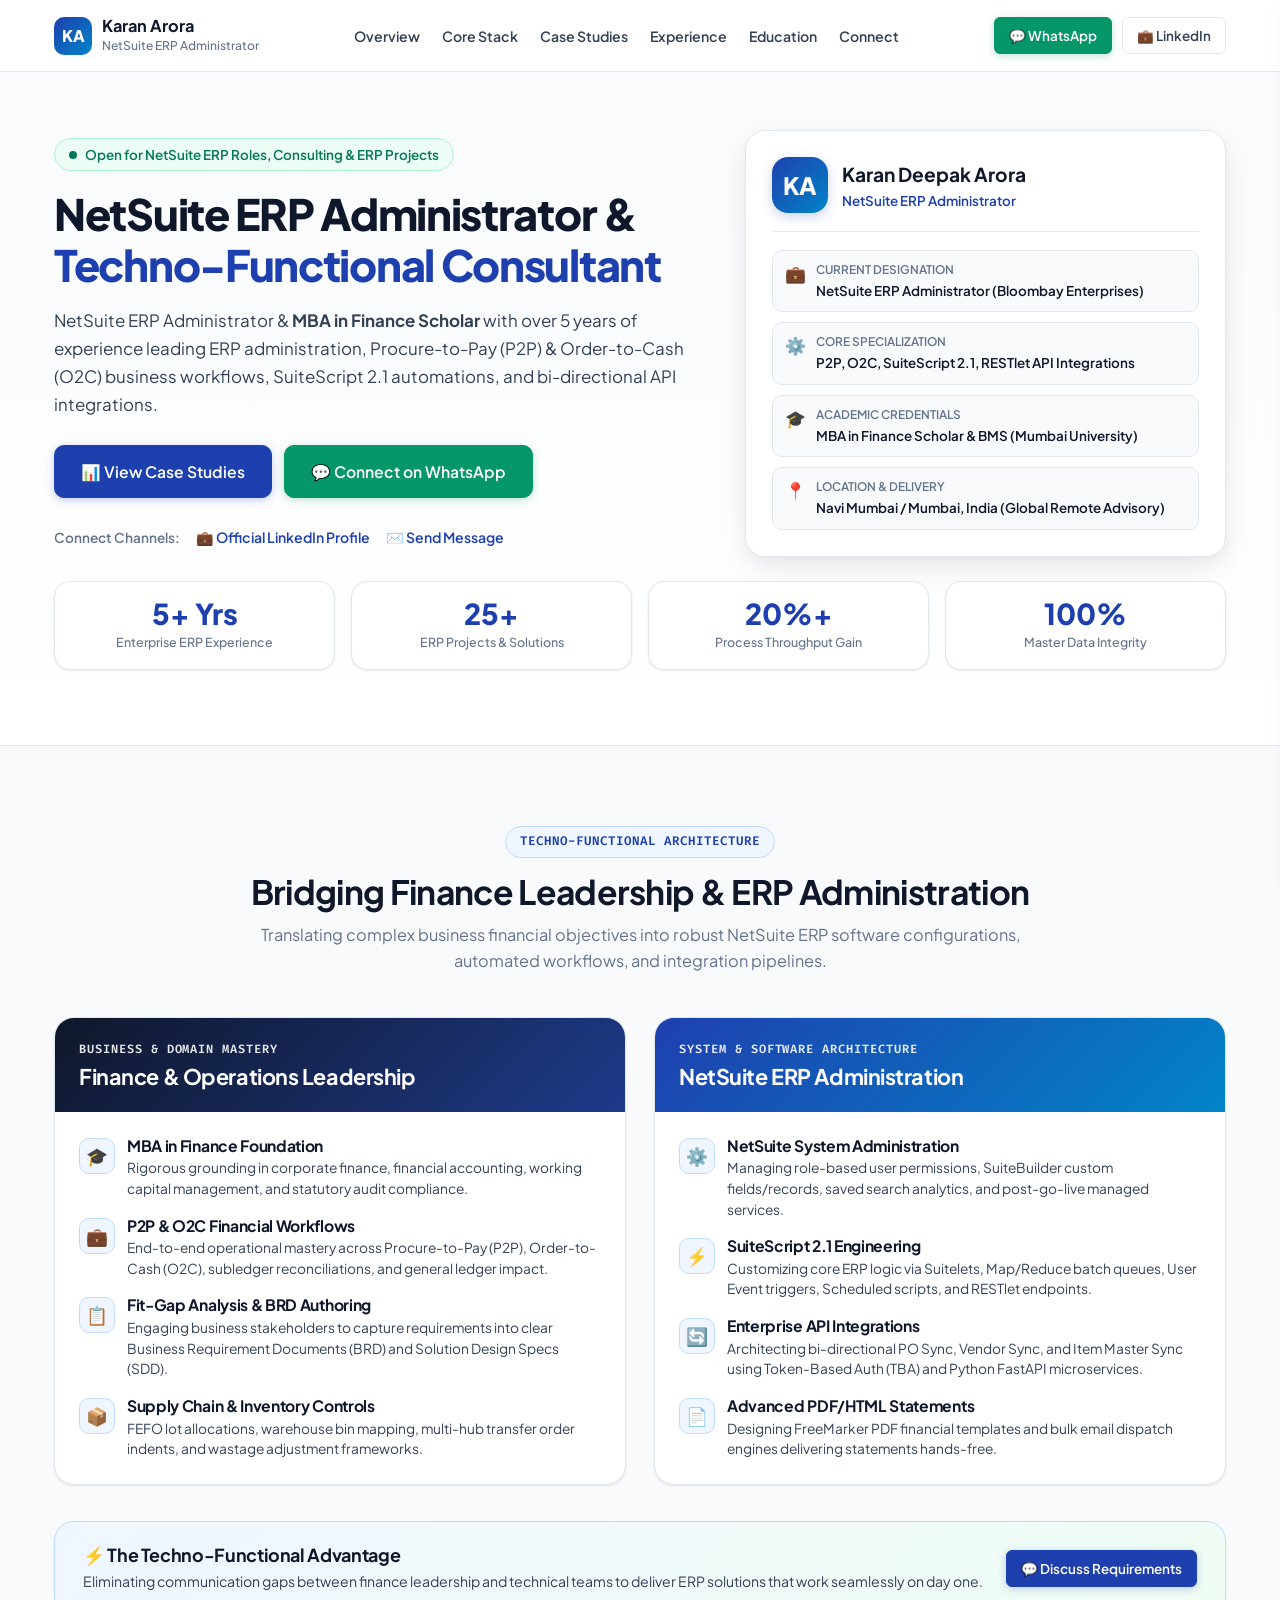
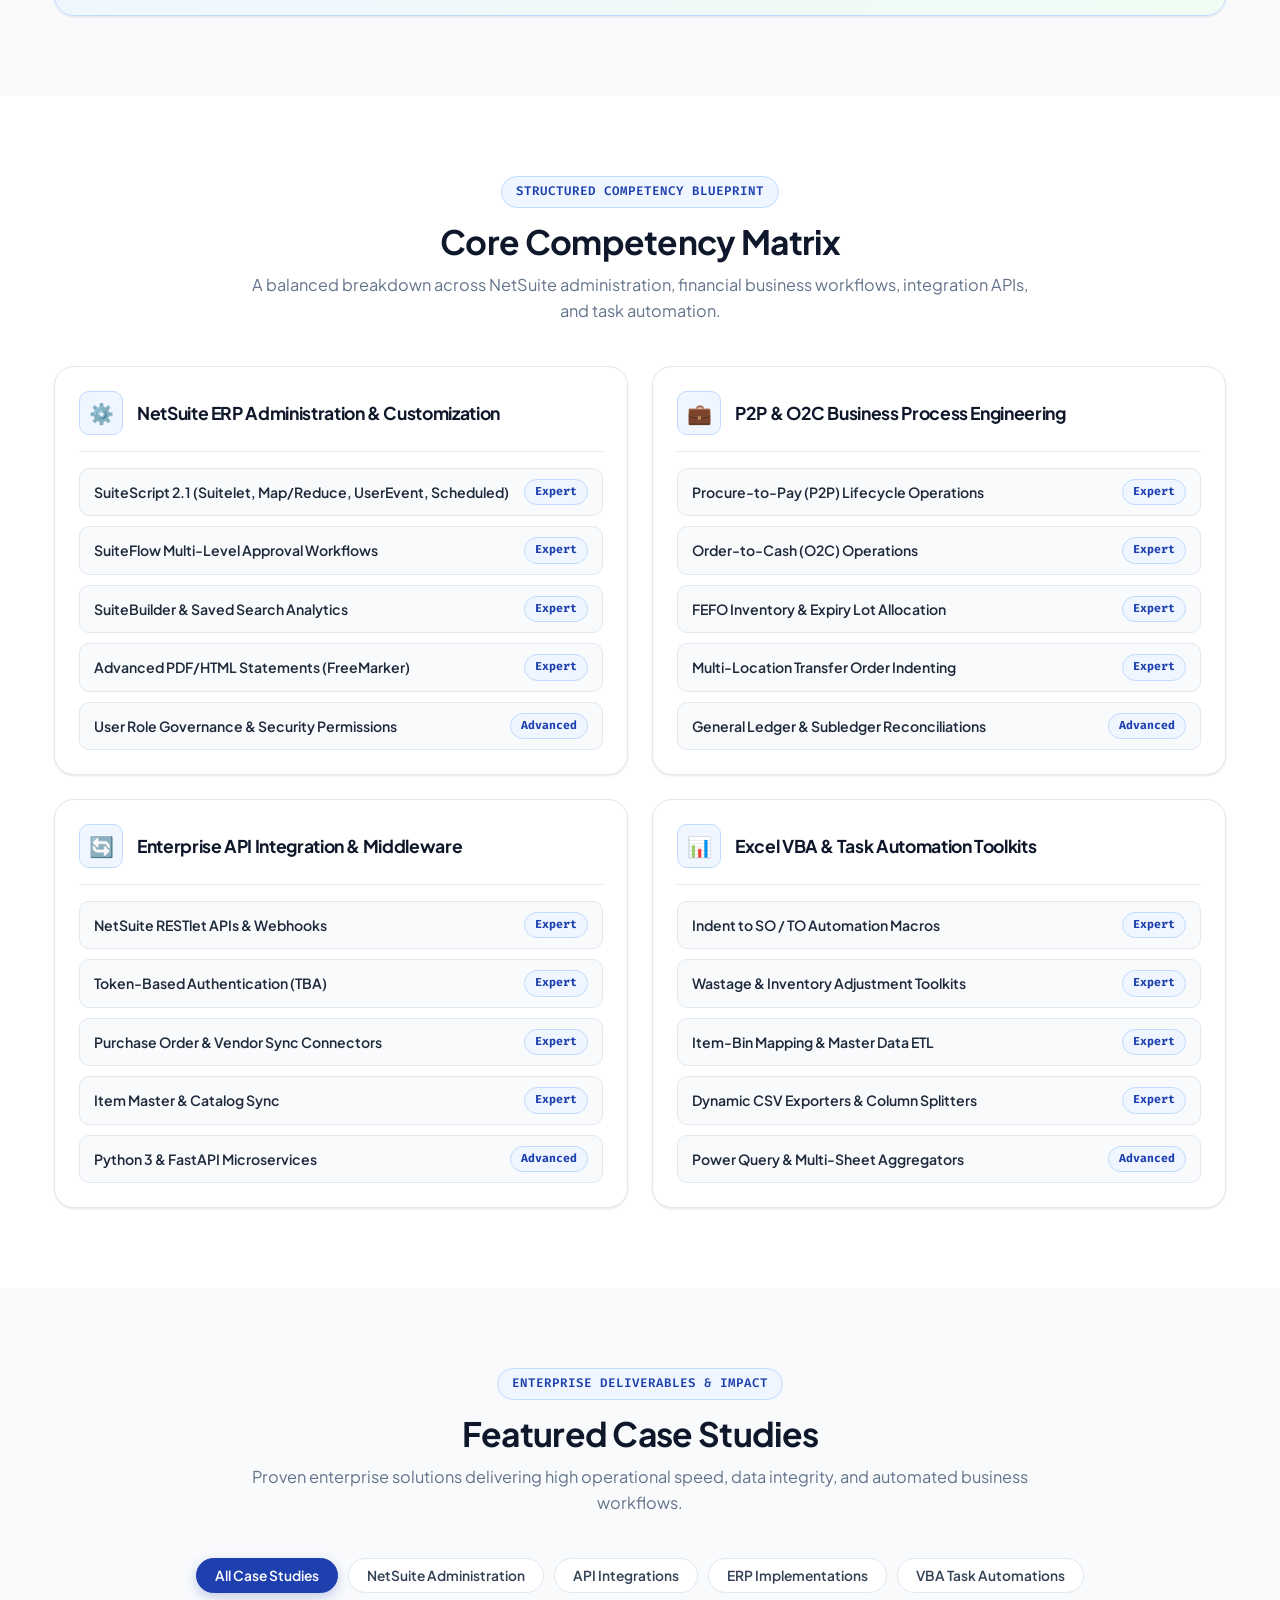
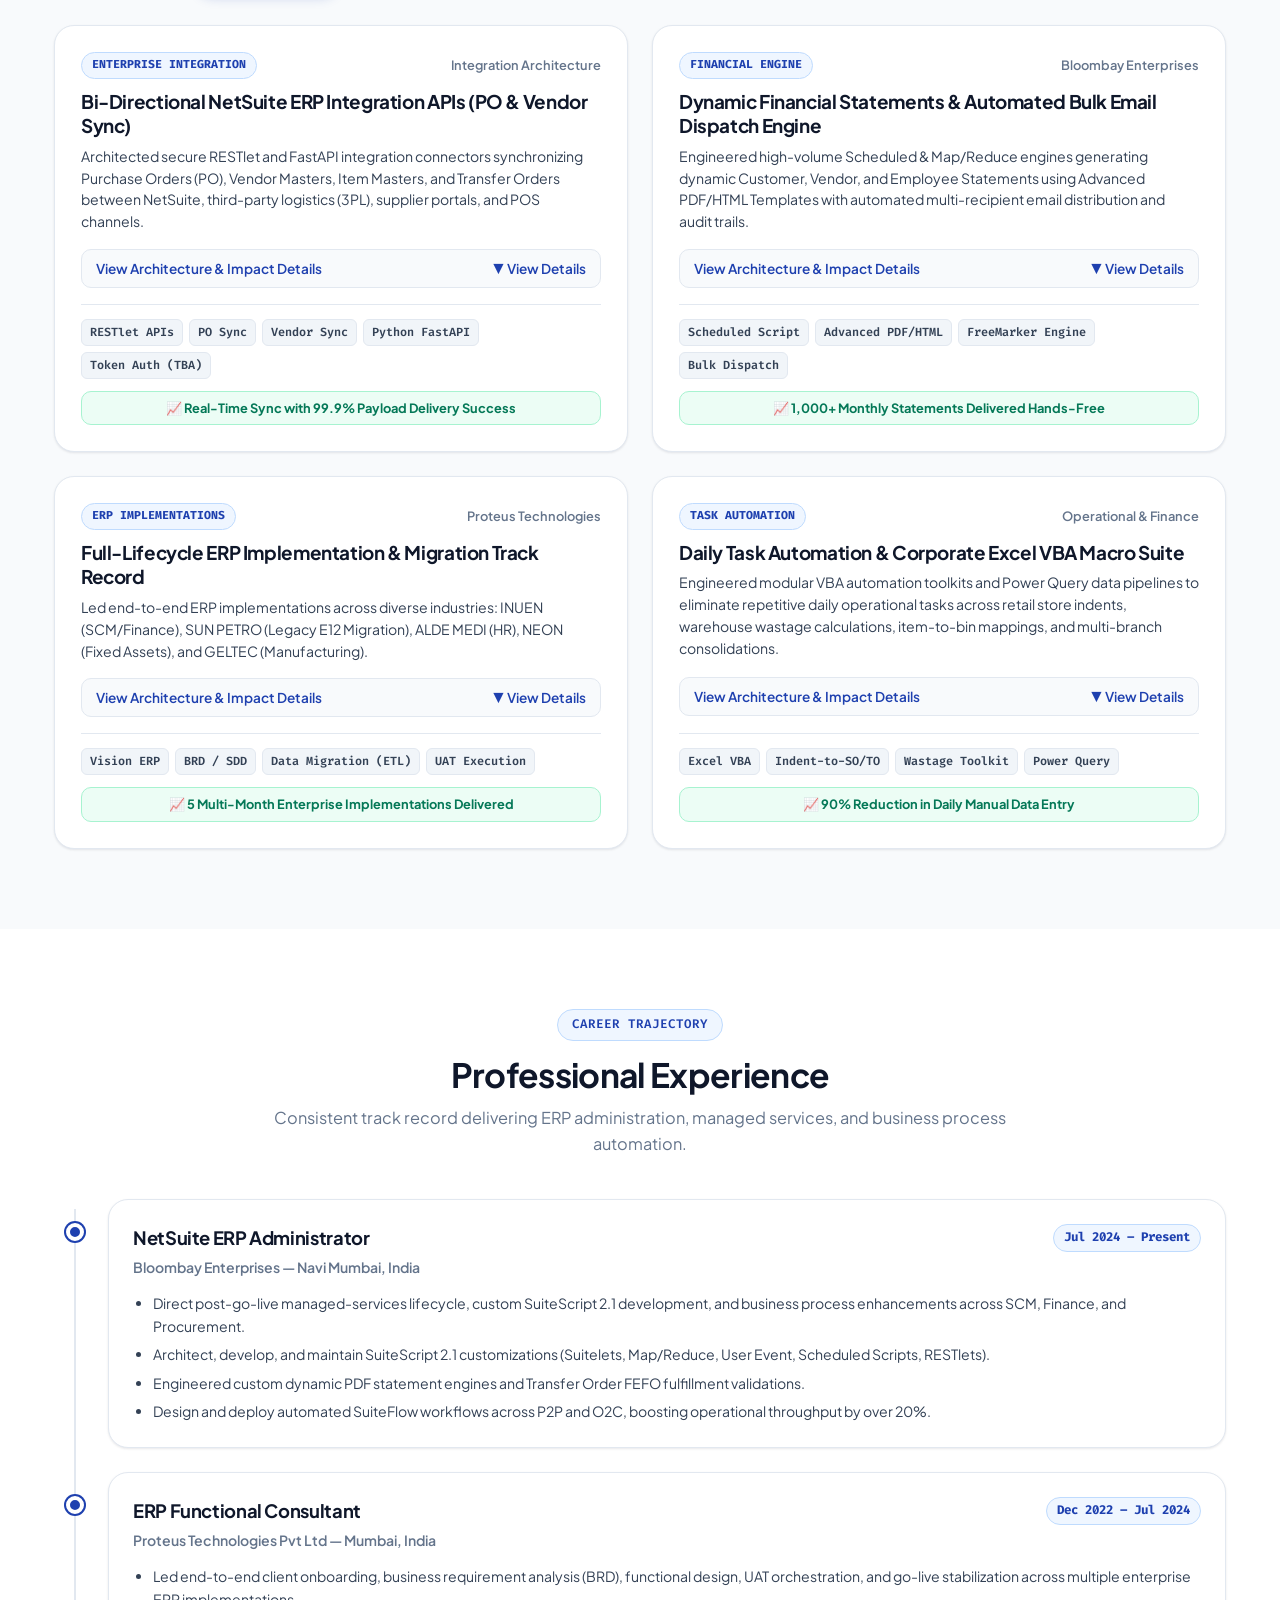
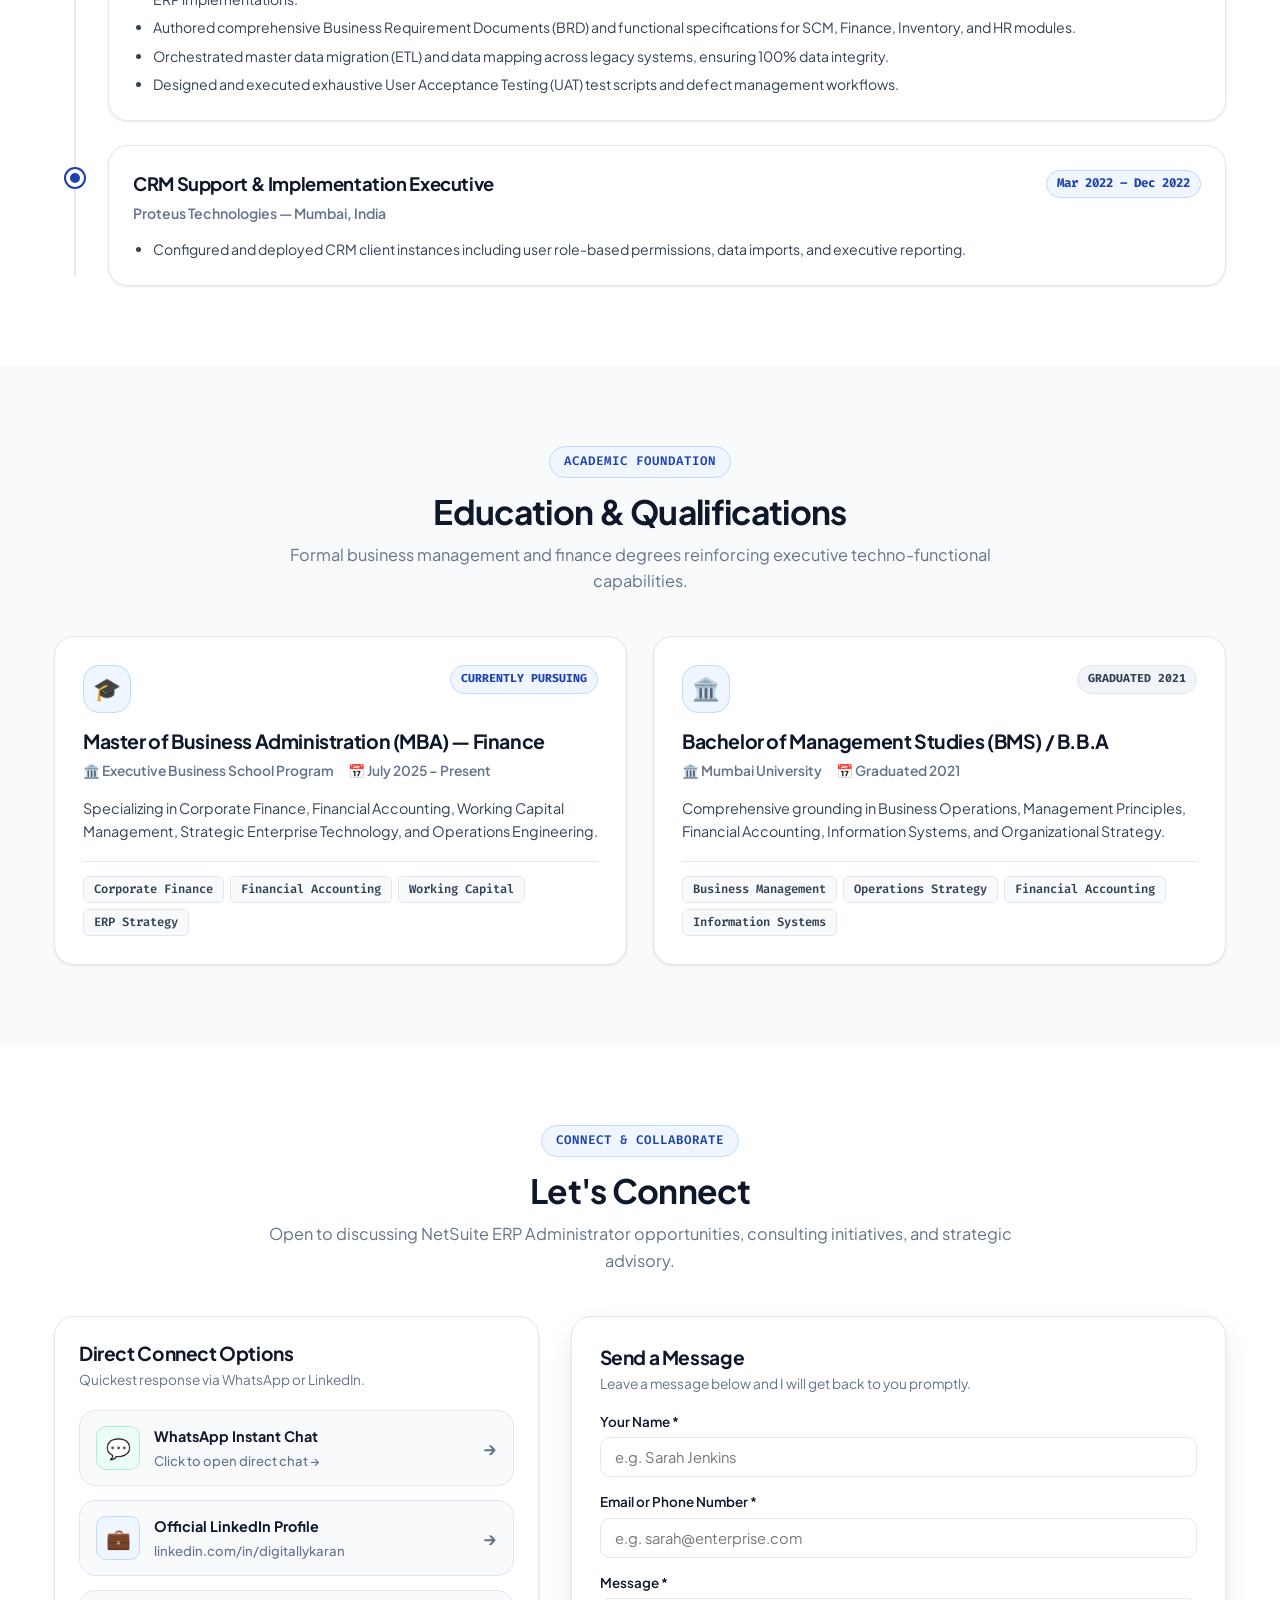
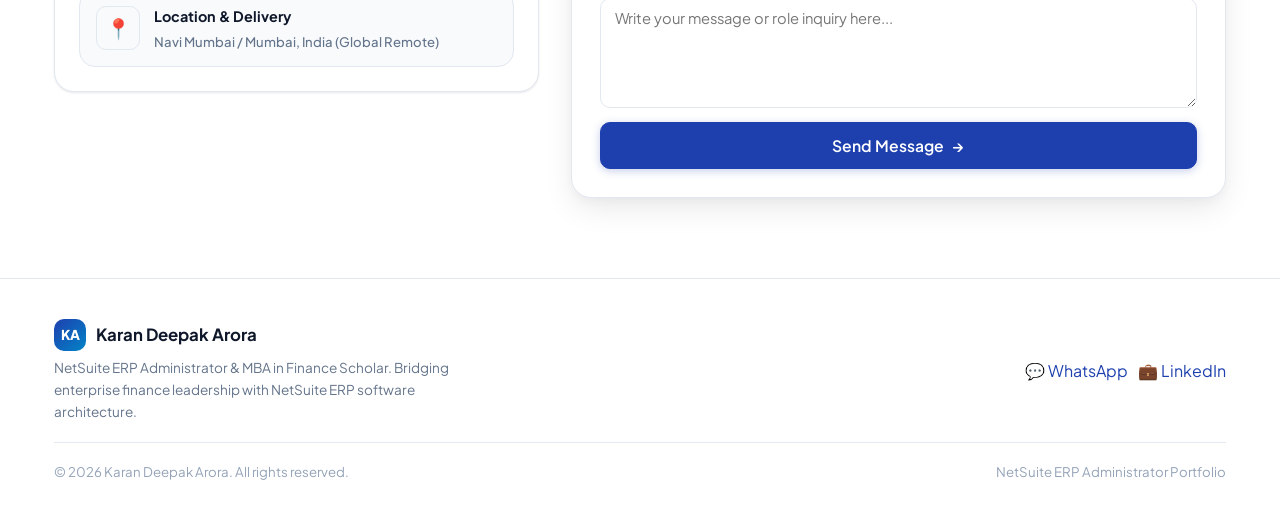
==== commit eb96ae23: "feat: updated UI" ====
--- a/index.html
+++ b/index.html
@@ -7,7 +7,6 @@
       window.dataLayer = window.dataLayer || [];
       function gtag(){dataLayer.push(arguments);}
       gtag('js', new Date());
-
       gtag('config', 'G-GQKBBTF3C3');
     </script>
 
@@ -15,64 +14,28 @@
     <meta name="viewport" content="width=device-width, initial-scale=1.0" />
 
     <!-- Primary SEO Meta Tags -->
-    <title>
-      Karan Deepak Arora | Senior NetSuite ERP Techno-Functional Consultant
-      &amp; Applications Architect
-    </title>
-    <meta
-      name="title"
-      content="Karan Deepak Arora | Senior NetSuite ERP Techno-Functional Consultant &amp; Applications Architect"
-    />
-    <meta
-      name="description"
-      content="Executive portfolio of Karan Deepak Arora — Senior NetSuite ERP Techno-Functional Consultant &amp; MBA in Finance Scholar. Specializing in SuiteScript 2.1, full-lifecycle ERP implementations, P2P/O2C financial workflows, enterprise API integrations, and Python/FastAPI microservices."
-    />
-    <meta
-      name="keywords"
-      content="NetSuite Techno-Functional Consultant, NetSuite ERP Applications Specialist, Senior NetSuite Consultant, NetSuite Technical Consultant, NetSuite Functional Consultant, NetSuite Solutions Architect, Oracle NetSuite ERP Specialist, SuiteScript 2.1 Developer, NetSuite 3-Way Matching, Procure-to-Pay P2P NetSuite, Order-to-Cash O2C NetSuite, NetSuite AP Automation, NetSuite Financial Statements Engine, NetSuite PO Sync API, NetSuite Vendor Sync API, NetSuite SuiteFlow Workflows, NetSuite Implementation Consultant, ERP Migration Specialist, Python FastAPI ERP Integration, React NetSuite Portal, Excel VBA Financial Macros, NetSuite Financial Applications Architect, MBA in Finance NetSuite, Karan Deepak Arora"
-    />
+    <title>Karan Deepak Arora | NetSuite ERP Administrator &amp; Techno-Functional Consultant</title>
+    <meta name="title" content="Karan Deepak Arora | NetSuite ERP Administrator &amp; Techno-Functional Consultant" />
+    <meta name="description" content="Professional portfolio of Karan Deepak Arora — NetSuite ERP Administrator &amp; Techno-Functional Consultant with MBA in Finance. Specializing in NetSuite administration, SuiteScript 2.1 automations, P2P/O2C workflows, API integrations, and Excel VBA macros." />
+    <meta name="keywords" content="NetSuite ERP Administrator, NetSuite Techno-Functional Consultant, NetSuite ERP Applications Specialist, Senior NetSuite Consultant, NetSuite Solutions Architect, Oracle NetSuite ERP Specialist, SuiteScript 2.1 Developer, Procure-to-Pay P2P NetSuite, Order-to-Cash O2C NetSuite, NetSuite AP Automation, NetSuite Implementation Consultant, ERP Migration Specialist, Python FastAPI ERP Integration, MBA in Finance NetSuite, Karan Deepak Arora" />
     <meta name="author" content="Karan Deepak Arora" />
-    <meta
-      name="robots"
-      content="index, follow, max-snippet:-1, max-image-preview:large, max-video-preview:-1"
-    />
+    <meta name="robots" content="index, follow, max-snippet:-1, max-image-preview:large, max-video-preview:-1" />
     <link rel="canonical" href="https://digitallykaran.github.io/" />
 
-    <!-- Open Graph / LinkedIn / Facebook -->
+    <!-- Open Graph / Social Sharing -->
     <meta property="og:type" content="profile" />
     <meta property="og:url" content="https://digitallykaran.github.io/" />
-    <meta
-      property="og:title"
-      content="Karan Deepak Arora | Senior NetSuite ERP Techno-Functional Consultant &amp; Applications Architect"
-    />
-    <meta
-      property="og:description"
-      content="Senior NetSuite ERP Techno-Functional Consultant &amp; MBA in Finance Scholar with ~5 years of experience delivering full-lifecycle ERP implementations, SuiteScript 2.1 automations, and enterprise API integrations."
-    />
-    <meta
-      property="og:image"
-      content="https://digitallykaran.github.io/assets/images/og-preview.png"
-    />
-    <meta
-      property="og:site_name"
-      content="Karan Deepak Arora — NetSuite ERP Consultant Portfolio"
-    />
+    <meta property="og:title" content="Karan Deepak Arora | NetSuite ERP Administrator &amp; Techno-Functional Consultant" />
+    <meta property="og:description" content="NetSuite ERP Administrator &amp; Techno-Functional Consultant with MBA in Finance. Delivering full-lifecycle ERP implementations, business process enhancements, and enterprise API integrations." />
+    <meta property="og:image" content="https://digitallykaran.github.io/assets/images/og-preview.png" />
+    <meta property="og:site_name" content="Karan Deepak Arora Portfolio" />
 
     <!-- Twitter Card -->
     <meta property="twitter:card" content="summary_large_image" />
     <meta property="twitter:url" content="https://digitallykaran.github.io/" />
-    <meta
-      property="twitter:title"
-      content="Karan Deepak Arora | Senior NetSuite ERP Techno-Functional Consultant"
-    />
-    <meta
-      property="twitter:description"
-      content="Senior NetSuite ERP Techno-Functional Consultant &amp; MBA in Finance Scholar. Proven expertise in SuiteScript 2.1, ERP implementations, and API integrations."
-    />
-    <meta
-      property="twitter:image"
-      content="https://digitallykaran.github.io/assets/images/og-preview.png"
-    />
+    <meta property="twitter:title" content="Karan Deepak Arora | NetSuite ERP Administrator" />
+    <meta property="twitter:description" content="NetSuite ERP Administrator &amp; Techno-Functional Consultant. Proven expertise in SuiteScript 2.1, ERP administration, and API integrations." />
+    <meta property="twitter:image" content="https://digitallykaran.github.io/assets/images/og-preview.png" />
 
     <!-- Schema.org JSON-LD Structured Data -->
     <script type="application/ld+json">
@@ -83,9 +46,7 @@
             "@type": "Person",
             "@id": "https://digitallykaran.github.io/#person",
             "name": "Karan Deepak Arora",
-            "jobTitle": "Senior NetSuite ERP Techno-Functional Consultant & Applications Solutions Architect",
-            "email": "k.arora1303@gmail.com",
-            "telephone": "+919987430022",
+            "jobTitle": "NetSuite ERP Administrator & Techno-Functional Consultant",
             "url": "https://digitallykaran.github.io/",
             "sameAs": ["https://www.linkedin.com/in/digitallykaran"],
             "address": {
@@ -102,44 +63,14 @@
               }
             ],
             "knowsAbout": [
-              "Oracle NetSuite ERP Applications",
+              "Oracle NetSuite ERP Administration",
               "NetSuite Techno-Functional Consulting",
-              "NetSuite Technical Architecture & Customization",
-              "NetSuite Functional Business Process Engineering",
-              "SuiteScript 2.1 (Suitelet, Map/Reduce, User Event, Scheduled, RESTlet, Custom GL Plugin)",
+              "Procure-to-Pay (P2P) & Order-to-Cash (O2C) Business Processes",
+              "SuiteScript 2.1 (Suitelet, Map/Reduce, User Event, Scheduled, RESTlet)",
               "NetSuite SuiteFlow Approval Workflows & SuiteBuilder",
-              "3-Way Matching & Accounts Payable (AP) Automation",
-              "Procure-to-Pay (P2P) & Order-to-Cash (O2C) Cycles",
-              "Customer, Vendor & Employee Statement Engine (Advanced PDF/HTML)",
-              "ERP API Integrations (PO Sync, Vendor Sync, Item Master Sync)",
-              "General Ledger (GL), Subledgers & Bank Location Adjustments",
-              "FEFO Inventory Management & Transfer Order Indenting",
-              "End-to-End ERP Implementation Lifecycle (BRD, SDD, ETL, UAT, Cutover)",
-              "Python 3 & FastAPI Microservices",
-              "React.js & Full-Stack Web Portals",
-              "Advanced Excel VBA Macros & Corporate Financial Modeling",
-              "Master Data Management (MDM)"
+              "ERP API Integrations (PO Sync, Vendor Sync, Item Sync)",
+              "Full-Lifecycle ERP Implementation & Migration (BRD, SDD, ETL, UAT, Cutover)"
             ]
-          },
-          {
-            "@type": "ProfessionalService",
-            "@id": "https://digitallykaran.github.io/#service",
-            "name": "Karan Arora NetSuite ERP Techno-Functional Consulting",
-            "url": "https://digitallykaran.github.io/",
-            "provider": {
-              "@id": "https://digitallykaran.github.io/#person"
-            },
-            "serviceType": [
-              "NetSuite Techno-Functional Architecture & Customization",
-              "NetSuite ERP Technical & SuiteScript 2.1 Development",
-              "NetSuite Functional Process Optimization (P2P, O2C, 3-Way Match)",
-              "NetSuite ERP Integration APIs (PO Sync, Vendor Sync, Item Sync)",
-              "Financial Statements & Bulk Distribution Engines",
-              "Full-Lifecycle ERP Implementation, Migration & Cutover Management",
-              "Python FastAPI Microservices & React Web Portals",
-              "Financial Process Automation & Excel VBA Modeling"
-            ],
-            "areaServed": "Global"
           }
         ]
       }
@@ -149,56 +80,54 @@
     <link rel="stylesheet" href="assets/css/style.css" />
   </head>
   <body>
-    <!-- NAVIGATION -->
+    <!-- STREAMLINED HEADER / NAVIGATION -->
     <header class="navbar">
       <div class="container nav-container">
         <a href="#hero" class="brand-logo" aria-label="Karan Deepak Arora Home">
           <div class="logo-badge">KA</div>
           <div class="brand-text">
             <span class="brand-name">Karan Arora</span>
-            <span class="brand-role">Senior NetSuite ERP Consultant</span>
+            <span class="brand-role">NetSuite ERP Administrator</span>
           </div>
         </a>
 
-        <!-- Desktop Links -->
-        <nav>
+        <!-- Decluttered Desktop Nav Links -->
+        <nav aria-label="Main Navigation">
           <ul class="nav-links" id="nav_links">
-            <li><a href="#about" class="nav-link">About</a></li>
-            <li><a href="#skills" class="nav-link">Core Expertise</a></li>
-            <li><a href="#projects" class="nav-link">Featured Projects</a></li>
-            <li><a href="#services" class="nav-link">Specializations</a></li>
+            <li><a href="#about" class="nav-link">Overview</a></li>
+            <li><a href="#competencies" class="nav-link">Core Stack</a></li>
+            <li><a href="#case-studies" class="nav-link">Case Studies</a></li>
             <li><a href="#experience" class="nav-link">Experience</a></li>
-            <li><a href="#contact" class="nav-link">Contact</a></li>
+            <li><a href="#education" class="nav-link">Education</a></li>
+            <li><a href="#contact" class="nav-link">Connect</a></li>
           </ul>
         </nav>
 
         <!-- Nav Actions -->
         <div class="nav-actions">
+          <a
+            href="https://wa.me/919987430022?text=Hi%20Karan,%20I'd%20like%20to%20connect%20with%20you."
+            target="_blank"
+            rel="noopener noreferrer"
+            class="btn btn-whatsapp btn-sm"
+            aria-label="Connect via WhatsApp"
+          >
+            <span>💬 WhatsApp</span>
+          </a>
           <a
             href="https://www.linkedin.com/in/digitallykaran"
             target="_blank"
             rel="noopener noreferrer"
-            class="btn btn-outline btn-sm linkedin-btn"
-            aria-label="LinkedIn Profile"
+            class="btn btn-outline btn-sm"
+            aria-label="Official LinkedIn Profile"
           >
-            <svg width="15" height="15" fill="currentColor" viewBox="0 0 24 24">
-              <path
-                d="M19 0h-14c-2.761 0-5 2.239-5 5v14c0 2.761 2.239 5 5 5h14c2.762 0 5-2.239 5-5v-14c0-2.761-2.238-5-5-5zm-11 19h-3v-11h3v11zm-1.5-12.268c-.966 0-1.75-.79-1.75-1.764s.784-1.764 1.75-1.764 1.75.79 1.75 1.764-.783 1.764-1.75 1.764zm13.5 12.268h-3v-5.604c0-3.368-4-3.113-4 0v5.604h-3v-11h3v1.765c1.396-2.586 7-2.777 7 2.476v6.759z"
-              />
-            </svg>
-            <span class="btn-text">LinkedIn</span>
-          </a>
-          <a
-            href="assets/docs/Karan_Arora_Resume.pdf"
-            download="Karan_Arora_Resume.pdf"
-            class="btn btn-primary btn-sm"
-          >
-            <span>Resume PDF</span>
+            <span>💼 LinkedIn</span>
           </a>
           <button
             class="mobile-toggle"
             id="mobile_toggle_btn"
-            aria-label="Toggle Navigation Menu"
+            aria-label="Toggle Mobile Navigation Menu"
+            type="button"
           >
             <span class="hamburger-bar"></span>
             <span class="hamburger-bar"></span>
@@ -209,1817 +138,776 @@
     </header>
 
     <!-- Mobile Navigation Drawer Overlay -->
-    <div class="mobile-nav-drawer" id="mobile_drawer">
+    <div class="mobile-nav-drawer" id="mobile_drawer" role="dialog" aria-modal="true" aria-label="Mobile Navigation">
       <div class="drawer-header">
         <div style="display: flex; align-items: center; gap: 10px">
-          <div
-            class="logo-badge"
-            style="width: 32px; height: 32px; font-size: 0.85rem"
-          >
-            KA
-          </div>
+          <div class="logo-badge" style="width: 34px; height: 34px; font-size: 0.9rem">KA</div>
           <span style="font-weight: 700; color: #0f172a">Karan Arora</span>
         </div>
-        <button
-          class="drawer-close-btn"
-          id="drawer_close_btn"
-          aria-label="Close Menu"
-        >
-          &times;
-        </button>
+        <button class="drawer-close-btn" id="drawer_close_btn" aria-label="Close Menu" type="button">&times;</button>
       </div>
       <ul class="drawer-links">
-        <li><a href="#about" class="drawer-link">Executive Summary</a></li>
-        <li>
-          <a href="#skills" class="drawer-link"
-            >Core Competencies &amp; Stack</a
-          >
-        </li>
-        <li>
-          <a href="#projects" class="drawer-link"
-            >Featured Projects &amp; Case Studies</a
-          >
-        </li>
-        <li>
-          <a href="#services" class="drawer-link">Areas of Specialization</a>
-        </li>
-        <li>
-          <a href="#experience" class="drawer-link">Professional Experience</a>
-        </li>
-        <li>
-          <a href="#education" class="drawer-link">Education (MBA Finance)</a>
-        </li>
-        <li><a href="#contact" class="drawer-link">Connect to Grow</a></li>
+        <li><a href="#about" class="drawer-link">Profile Overview</a></li>
+        <li><a href="#competencies" class="drawer-link">Core Competencies</a></li>
+        <li><a href="#case-studies" class="drawer-link">Case Studies</a></li>
+        <li><a href="#experience" class="drawer-link">Professional Experience</a></li>
+        <li><a href="#education" class="drawer-link">Education &amp; Qualifications</a></li>
+        <li><a href="#contact" class="drawer-link">Connect Inquiry Form</a></li>
       </ul>
       <div class="drawer-footer">
         <a
-          href="assets/docs/Karan_Arora_Resume.pdf"
-          download="Karan_Arora_Resume.pdf"
-          class="btn btn-primary btn-sm"
-          style="width: 100%; margin-bottom: 10px"
+          href="https://wa.me/919987430022?text=Hi%20Karan,%20I'd%20like%20to%20connect%20with%20you."
+          target="_blank"
+          rel="noopener noreferrer"
+          class="btn btn-whatsapp btn-sm"
+          style="width: 100%; text-align: center"
         >
-          <span>Download Resume PDF</span>
+          <span>💬 Connect on WhatsApp</span>
         </a>
         <a
           href="https://www.linkedin.com/in/digitallykaran"
           target="_blank"
           rel="noopener noreferrer"
           class="btn btn-outline btn-sm"
-          style="width: 100%"
+          style="width: 100%; text-align: center"
         >
-          <span>LinkedIn Profile</span>
+          <span>💼 Official LinkedIn</span>
         </a>
       </div>
     </div>
     <div class="drawer-backdrop" id="drawer_backdrop"></div>
 
-    <!-- HERO SECTION -->
-    <section id="hero" class="hero-section">
-      <div class="container hero-content">
-        <div class="hero-badge">
-          <span class="pulse-dot"></span>
-          <span
-            >Open for Senior NetSuite Techno-Functional Roles &amp; Enterprise
-            Advisory | MBA in Finance</span
-          >
-        </div>
-
-        <h1 class="hero-title">
-          Senior NetSuite ERP <br />
-          <span class="highlight-text"
-            >Techno-Functional Consultant &amp; Architect</span
-          >
-        </h1>
-
-        <p class="hero-description">
-          Delivering end-to-end enterprise transformation by combining corporate
-          financial acumen (<strong>MBA in Finance</strong>) with deep
-          <strong>SuiteScript 2.1 engineering</strong>,
-          <strong>full-lifecycle ERP migrations</strong>,
-          <strong>bi-directional integration APIs</strong>, and modern
-          <strong>full-stack portals</strong>.
-        </p>
-
-        <div class="hero-cta-group">
-          <a href="#projects" class="btn btn-primary btn-lg">
-            <span>View Enterprise Case Studies</span>
-            <span>→</span>
-          </a>
-          <a
-            href="assets/docs/Karan_Arora_Resume.pdf"
-            download="Karan_Arora_Resume.pdf"
-            class="btn btn-secondary btn-lg"
-          >
-            <svg
-              width="18"
-              height="18"
-              fill="none"
-              stroke="currentColor"
-              stroke-width="2"
-              viewBox="0 0 24 24"
-            >
-              <path
-                stroke-linecap="round"
-                stroke-linejoin="round"
-                d="M12 10v6m0 0l-3-3m3 3l3-3m2 8H7a2 2 0 01-2-2V5a2 2 0 012-2h5.586a1 1 0 01.707.293l5.414 5.414a1 1 0 01.293.707V19a2 2 0 01-2 2z"
-              ></path>
-            </svg>
-            <span>Download Resume (PDF)</span>
-          </a>
-        </div>
-
-        <!-- KPI Grid -->
-        <div class="kpi-grid">
-          <div class="kpi-card">
-            <div class="kpi-value dynamic-exp-val">5+ Yrs</div>
-            <div class="kpi-label">Hands-on ERP Experience</div>
-          </div>
-          <div class="kpi-card">
-            <div class="kpi-value">25+</div>
-            <div class="kpi-label">Enterprise Projects &amp; Solutions</div>
-          </div>
-          <div class="kpi-card">
-            <div class="kpi-value">70%+</div>
-            <div class="kpi-label">AP &amp; Process Cycle Gain</div>
-          </div>
-          <div class="kpi-card">
-            <div class="kpi-value">99.9%</div>
-            <div class="kpi-label">Managed-Services Uptime</div>
-          </div>
-        </div>
-      </div>
-    </section>
-
-    <!-- EXECUTIVE SUMMARY & VALUE PROPOSITION -->
-    <section id="about" class="section-spacing" style="background: #ffffff">
-      <div class="container">
-        <div class="section-header">
-          <div class="section-eyebrow">Profile Overview</div>
-          <h2 class="section-title">The Techno-Functional Advantage</h2>
-          <p class="section-subtitle">
-            Bridging the gap between business finance leadership and deep
-            technical ERP software architecture.
-          </p>
-        </div>
-
-        <div class="about-grid">
-          <div class="about-card">
-            <div class="about-icon">💼</div>
-            <h3 class="about-card-title">Functional Business Acumen</h3>
-            <p class="about-card-desc">
-              Deep domain understanding of
-              <strong>Procure-to-Pay (P2P)</strong>,
-              <strong>Order-to-Cash (O2C)</strong>, General Ledger accounting,
-              3-Way Matching financial controls, FEFO inventory accounting, and
-              multi-subsidiary consolidation backed by formal
-              <strong>MBA in Finance</strong> studies.
-            </p>
-          </div>
-
-          <div class="about-card">
-            <div class="about-icon">⚡</div>
-            <h3 class="about-card-title">
-              Technical SuiteScript 2.1 Engineering
-            </h3>
-            <p class="about-card-desc">
-              Advanced customization of Oracle NetSuite using
-              <strong>SuiteScript 2.1</strong> (Suitelets, Map/Reduce batch
-              queues, User Event triggers, Scheduled Scripts, RESTlets, and
-              Custom GL impact plug-ins), SuiteFlow workflows, and Advanced
-              PDF/HTML statement design.
-            </p>
-          </div>
-
-          <div class="about-card">
-            <div class="about-icon">🔄</div>
-            <h3 class="about-card-title">
-              Enterprise API &amp; Middleware Integration
-            </h3>
-            <p class="about-card-desc">
-              Architecting robust bi-directional data pipelines (PO Sync, Vendor
-              Sync, Item Master Sync, 3PL logistics, and POS sync) utilizing
-              Token-Based Authentication (TBA), RESTlets,
-              <strong>Python/FastAPI</strong> microservices, and asynchronous
-              queuing.
-            </p>
-          </div>
-
-          <div class="about-card">
-            <div class="about-icon">🚀</div>
-            <h3 class="about-card-title">Full Implementation Lifecycle</h3>
-            <p class="about-card-desc">
-              Proven track record leading the complete 5-stage implementation
-              methodology: Business Scoping &amp; BRD authoring, Solution Design
-              (SDD), Master Data ETL migration, rigorous UAT test execution, and
-              smooth Go-Live Cutover stabilization.
-            </p>
-          </div>
-        </div>
-      </div>
-    </section>
-
-    <!-- SKILLS MATRIX SECTION -->
-    <section id="skills" class="section-spacing">
-      <div class="container">
-        <div class="section-header">
-          <div class="section-eyebrow">Technical &amp; Functional Stack</div>
-          <h2 class="section-title">Core Competency Matrix</h2>
-          <p class="section-subtitle">
-            A balanced breakdown of enterprise ERP platforms, development
-            frameworks, and financial domain skills.
-          </p>
-        </div>
-
-        <div class="skills-grid">
-          <!-- Card 1 -->
-          <div class="skill-category-card">
-            <h3 class="skill-category-title">
-              <span class="skill-category-icon">⚡</span> NetSuite SuiteCloud
-              Platform
-            </h3>
-            <div class="skill-list">
-              <div class="skill-item-row">
-                <span class="skill-name">SuiteScript 2.1 (All Types)</span
-                ><span class="skill-badge">Expert</span>
-              </div>
-              <div class="skill-item-row">
-                <span class="skill-name"
-                  >Custom Suitelet Dashboards &amp; UIs</span
-                ><span class="skill-badge">Expert</span>
-              </div>
-              <div class="skill-item-row">
-                <span class="skill-name">Map/Reduce Batch Processing</span
-                ><span class="skill-badge">Expert</span>
-              </div>
-              <div class="skill-item-row">
-                <span class="skill-name">Custom GL Lines Impact Plugins</span
-                ><span class="skill-badge">Advanced</span>
-              </div>
-              <div class="skill-item-row">
-                <span class="skill-name">SuiteFlow Approval Workflows</span
-                ><span class="skill-badge">Expert</span>
-              </div>
-              <div class="skill-item-row">
-                <span class="skill-name">Advanced PDF/HTML (FreeMarker)</span
-                ><span class="skill-badge">Expert</span>
-              </div>
-              <div class="skill-item-row">
-                <span class="skill-name"
-                  >SuiteAnalytics &amp; Saved Searches</span
-                ><span class="skill-badge">Expert</span>
-              </div>
-            </div>
-          </div>
-
-          <!-- Card 2 -->
-          <div class="skill-category-card">
-            <h3 class="skill-category-title">
-              <span class="skill-category-icon">💼</span> ERP Domain &amp;
-              Financial Workflows
-            </h3>
-            <div class="skill-list">
-              <div class="skill-item-row">
-                <span class="skill-name">Procure-to-Pay (P2P) Lifecycle</span
-                ><span class="skill-badge">Expert</span>
-              </div>
-              <div class="skill-item-row">
-                <span class="skill-name">Order-to-Cash (O2C) Operations</span
-                ><span class="skill-badge">Expert</span>
-              </div>
-              <div class="skill-item-row">
-                <span class="skill-name">Automated 3-Way Matching (AP)</span
-                ><span class="skill-badge">Expert</span>
-              </div>
-              <div class="skill-item-row">
-                <span class="skill-name"
-                  >General Ledger (GL) &amp; Subledgers</span
-                ><span class="skill-badge">Advanced</span>
-              </div>
-              <div class="skill-item-row">
-                <span class="skill-name"
-                  >FEFO Inventory &amp; Expiry Tracking</span
-                ><span class="skill-badge">Expert</span>
-              </div>
-              <div class="skill-item-row">
-                <span class="skill-name"
-                  >Transfer Orders &amp; Multi-Hub Fulfillment</span
-                ><span class="skill-badge">Expert</span>
-              </div>
-              <div class="skill-item-row">
-                <span class="skill-name">Fixed Assets &amp; Depreciation</span
-                ><span class="skill-badge">Advanced</span>
-              </div>
-            </div>
-          </div>
-
-          <!-- Card 3 -->
-          <div class="skill-category-card">
-            <h3 class="skill-category-title">
-              <span class="skill-category-icon">🔄</span> API Integration &amp;
-              Middleware
-            </h3>
-            <div class="skill-list">
-              <div class="skill-item-row">
-                <span class="skill-name"
-                  >NetSuite RESTlet APIs &amp; Webhooks</span
-                ><span class="skill-badge">Expert</span>
-              </div>
-              <div class="skill-item-row">
-                <span class="skill-name">Token-Based Authentication (TBA)</span
-                ><span class="skill-badge">Expert</span>
-              </div>
-              <div class="skill-item-row">
-                <span class="skill-name">Purchase Order &amp; Vendor Sync</span
-                ><span class="skill-badge">Expert</span>
-              </div>
-              <div class="skill-item-row">
-                <span class="skill-name"
-                  >Item Master &amp; Catalog Integration</span
-                ><span class="skill-badge">Expert</span>
-              </div>
-              <div class="skill-item-row">
-                <span class="skill-name"
-                  >Python 3 &amp; FastAPI Microservices</span
-                ><span class="skill-badge">Advanced</span>
-              </div>
-              <div class="skill-item-row">
-                <span class="skill-name">Postman, cURL &amp; API Testing</span
-                ><span class="skill-badge">Expert</span>
-              </div>
-            </div>
-          </div>
-
-          <!-- Card 4 -->
-          <div class="skill-category-card">
-            <h3 class="skill-category-title">
-              <span class="skill-category-icon">📊</span> Excel &amp; VBA Macro
-              Automation
-            </h3>
-            <div class="skill-list">
-              <div class="skill-item-row">
-                <span class="skill-name"
-                  >Indent to SO / TO Automation Macros</span
-                ><span class="skill-badge">Expert</span>
-              </div>
-              <div class="skill-item-row">
-                <span class="skill-name"
-                  >Wastage &amp; Inventory Adjustment Toolkits</span
-                ><span class="skill-badge">Expert</span>
-              </div>
-              <div class="skill-item-row">
-                <span class="skill-name"
-                  >Item-Bin Mapping &amp; Master Data ETL</span
-                ><span class="skill-badge">Expert</span>
-              </div>
-              <div class="skill-item-row">
-                <span class="skill-name"
-                  >Dynamic CSV Exporters &amp; Batch Splitters</span
-                ><span class="skill-badge">Expert</span>
-              </div>
-              <div class="skill-item-row">
-                <span class="skill-name"
-                  >Inventory Consumption Macro Engines</span
-                ><span class="skill-badge">Advanced</span>
-              </div>
-              <div class="skill-item-row">
-                <span class="skill-name"
-                  >Power Query &amp; Multi-Sheet Aggregators</span
-                ><span class="skill-badge">Advanced</span>
-              </div>
-            </div>
-            <div
-              style="
-                margin-top: 14px;
-                padding-top: 10px;
-                border-top: 1px solid var(--border-subtle);
-                font-size: 0.8rem;
-                color: var(--text-muted);
-              "
-            >
-              💡
-              <em
-                >Production macros developed to automate daily tasks can be
-                explored in the
-                <a href="#projects" style="font-weight: 600"
-                  >Projects &amp; Case Studies section</a
-                >.</em
-              >
-            </div>
-          </div>
-
-          <!-- Card 5 -->
-          <div class="skill-category-card">
-            <h3 class="skill-category-title">
-              <span class="skill-category-icon">⚛️</span> Full-Stack Web
-              Architecture
-            </h3>
-            <div class="skill-list">
-              <div class="skill-item-row">
-                <span class="skill-name">React.js &amp; Vite</span
-                ><span class="skill-badge">Advanced</span>
-              </div>
-              <div class="skill-item-row">
-                <span class="skill-name">Node.js &amp; Express.js</span
-                ><span class="skill-badge">Advanced</span>
-              </div>
-              <div class="skill-item-row">
-                <span class="skill-name">PostgreSQL &amp; Prisma ORM</span
-                ><span class="skill-badge">Advanced</span>
-              </div>
-              <div class="skill-item-row">
-                <span class="skill-name"
-                  >Redux Toolkit &amp; State Management</span
-                ><span class="skill-badge">Advanced</span>
-              </div>
-              <div class="skill-item-row">
-                <span class="skill-name">JWT Authentication &amp; Security</span
-                ><span class="skill-badge">Advanced</span>
-              </div>
-              <div class="skill-item-row">
-                <span class="skill-name">Git, GitHub &amp; CI/CD Pipelines</span
-                ><span class="skill-badge">Expert</span>
-              </div>
-            </div>
-          </div>
-
-          <!-- Card 6 -->
-          <div class="skill-category-card">
-            <h3 class="skill-category-title">
-              <span class="skill-category-icon">📋</span> Implementation &amp;
-              Governance
-            </h3>
-            <div class="skill-list">
-              <div class="skill-item-row">
-                <span class="skill-name">Fit-Gap Analysis &amp; Scoping</span
-                ><span class="skill-badge">Expert</span>
-              </div>
-              <div class="skill-item-row">
-                <span class="skill-name">BRD &amp; SDD Documentation</span
-                ><span class="skill-badge">Expert</span>
-              </div>
-              <div class="skill-item-row">
-                <span class="skill-name">Master Data Management (ETL)</span
-                ><span class="skill-badge">Expert</span>
-              </div>
-              <div class="skill-item-row">
-                <span class="skill-name"
-                  >UAT Test Planning &amp; Defect Triage</span
-                ><span class="skill-badge">Expert</span>
-              </div>
-              <div class="skill-item-row">
-                <span class="skill-name"
-                  >Cutover Management &amp; Hypercare</span
-                ><span class="skill-badge">Expert</span>
-              </div>
-              <div class="skill-item-row">
-                <span class="skill-name"
-                  >Stakeholder &amp; Change Management</span
-                ><span class="skill-badge">Expert</span>
-              </div>
-            </div>
-          </div>
-        </div>
-      </div>
-    </section>
-
-    <!-- FEATURED PROJECTS & CASE STUDIES -->
-    <section id="projects" class="section-spacing" style="background: #ffffff">
-      <div class="container">
-        <div class="section-header">
-          <div class="section-eyebrow">Enterprise Project Showcase</div>
-          <h2 class="section-title">Featured Projects &amp; Case Studies</h2>
-          <p class="section-subtitle">
-            Real-world enterprise solutions delivering high operational
-            efficiency, financial control, and seamless system integrations.
-          </p>
-        </div>
-
-        <!-- Filter Tabs -->
-        <div class="filter-tabs">
-          <button class="filter-btn active" data-filter="all">
-            All Projects
-          </button>
-          <button class="filter-btn" data-filter="netsuite">
-            NetSuite Automations
-          </button>
-          <button class="filter-btn" data-filter="integration">
-            API Integrations
-          </button>
-          <button class="filter-btn" data-filter="erp">
-            ERP Implementations
-          </button>
-          <button class="filter-btn" data-filter="macro">
-            Excel &amp; VBA Macros
-          </button>
-          <button class="filter-btn" data-filter="fullstack">
-            Web &amp; Python Portals
-          </button>
-        </div>
-
-        <!-- Projects Grid -->
-        <div class="projects-grid">
-          <!-- Project 1: P2P & 3-Way Match -->
-          <article class="project-card" data-category="netsuite">
-            <div class="project-card-header">
-              <div class="project-meta-bar">
-                <span class="project-category-tag"
-                  >Procure-to-Pay Automation</span
-                >
-                <span class="project-org">Bloombay Enterprises</span>
-              </div>
-              <h3 class="project-title">
-                NetSuite 3-Way Reconciliation &amp; AP Automation Engine
-              </h3>
-              <p class="project-summary">
-                Automated 3-way matching framework comparing Purchase Orders
-                (PO), Item Receipts (IR), and Vendor Bills (VB) with
-                configurable quantity/price tolerance limits, line-level
-                discrepancy detection, automated bill approval, and CSV exports.
+    <main id="main-content">
+      <!-- HERO SECTION -->
+      <section id="hero" class="hero-section">
+        <div class="container">
+          <div class="hero-layout">
+            <!-- Left Hero Content -->
+            <div class="hero-content">
+              <div class="hero-badge">
+                <span class="pulse-dot"></span>
+                <span>Open for NetSuite ERP Roles, Consulting &amp; ERP Projects</span>
+              </div>
+
+              <h1 class="hero-title">
+                NetSuite ERP Administrator &amp; <br />
+                <span class="highlight-text">Techno-Functional Consultant</span>
+              </h1>
+
+              <p class="hero-description">
+                NetSuite ERP Administrator &amp; <strong>MBA in Finance Scholar</strong> with over 5 years of experience leading ERP administration, Procure-to-Pay (P2P) &amp; Order-to-Cash (O2C) business workflows, SuiteScript 2.1 automations, and bi-directional API integrations.
               </p>
-            </div>
-
-            <div class="project-card-body">
-              <div class="project-breakdown">
-                <button class="breakdown-toggle" aria-expanded="false">
-                  <span>Architecture, Implementation Plan &amp; ROI</span>
-                  <span class="toggle-arrow">▼ View Project Plan</span>
-                </button>
-                <div class="breakdown-content">
-                  <div class="breakdown-item">
-                    <span class="breakdown-label">Business Challenge:</span>
-                    <p>
-                      Procurement and AP teams faced massive monthly backlogs
-                      manually verifying PO unit rates and received warehouse
-                      quantities against vendor invoices, causing invoice
-                      processing delays and risk of duplicate payments.
-                    </p>
-                  </div>
-                  <div class="breakdown-item">
-                    <span class="breakdown-label">Technical Architecture:</span>
-                    <p>
-                      Constructed an interactive Suitelet reconciliation
-                      dashboard for dynamic discrepancy filtering and
-                      multi-criteria queries, paired with Map/Reduce batch
-                      scripts for multi-subsidiary automated invoice matching
-                      and automated approval routing.
-                    </p>
-                  </div>
-                  <div class="breakdown-item">
-                    <span class="breakdown-label">Implementation Plan:</span>
-                    <p>
-                      1. Business Requirements Document (BRD) &amp; Tolerance
-                      Matrix Definition &rarr; 2. SuiteScript 2.1 Query
-                      Optimization &rarr; 3. UAT Testing with AP/Procurement
-                      Leads &rarr; 4. Production Rollout &amp; CSV Audit
-                      Reporting.
-                    </p>
-                  </div>
-                </div>
-              </div>
-            </div>
-
-            <div class="project-card-footer">
-              <div class="tech-tags">
-                <span class="tech-tag">SuiteScript 2.1</span>
-                <span class="tech-tag">Suitelet Dashboard</span>
-                <span class="tech-tag">Map/Reduce Batch</span>
-                <span class="tech-tag">3-Way Matching</span>
-                <span class="tech-tag">P2P Financial Controls</span>
-              </div>
-              <div class="project-metric-badge">
-                <span
-                  >📈 70%+ Reduction in AP Cycle Time &amp; Zero
-                  Overpayments</span
-                >
-              </div>
-            </div>
-          </article>
-
-          <!-- Project 2: Statements Engine -->
-          <article class="project-card" data-category="netsuite">
-            <div class="project-card-header">
-              <div class="project-meta-bar">
-                <span class="project-category-tag"
-                  >Financial Systems Engine</span
-                >
-                <span class="project-org">Bloombay Enterprises</span>
-              </div>
-              <h3 class="project-title">
-                Dynamic Financial Statements &amp; Automated Bulk Email Dispatch
-                Engine
-              </h3>
-              <p class="project-summary">
-                Engineered high-volume Scheduled &amp; Map/Reduce engines
-                generating dynamic Customer, Vendor, and Employee Statements
-                using Advanced PDF/HTML Templates with automated multi-recipient
-                email distribution and audit trails.
-              </p>
-            </div>
-
-            <div class="project-card-body">
-              <div class="project-breakdown">
-                <button class="breakdown-toggle" aria-expanded="false">
-                  <span>Architecture, Implementation Plan &amp; ROI</span>
-                  <span class="toggle-arrow">▼ View Project Plan</span>
-                </button>
-                <div class="breakdown-content">
-                  <div class="breakdown-item">
-                    <span class="breakdown-label">Business Challenge:</span>
-                    <p>
-                      Accounting teams spent over 30 hours per month manually
-                      generating PDF statements, cross-referencing subledger
-                      balances, and drafting individual emails to hundreds of
-                      vendors, customers, and employees.
-                    </p>
-                  </div>
-                  <div class="breakdown-item">
-                    <span class="breakdown-label">Technical Architecture:</span>
-                    <p>
-                      Implemented Advanced PDF/HTML FreeMarker template engine
-                      with custom currency formatters and a Map/Reduce queue
-                      extracting recipient lists across entity join records with
-                      delivery audit logging.
-                    </p>
-                  </div>
-                  <div class="breakdown-item">
-                    <span class="breakdown-label">Implementation Plan:</span>
-                    <p>
-                      1. Financial Statement Template Schema Design &rarr; 2.
-                      Scheduled Batch Trigger Architecture &rarr; 3.
-                      Multi-Recipient Email Handling &amp; Rate-Limiting &rarr;
-                      4. Live Production Cutover.
-                    </p>
-                  </div>
-                </div>
-              </div>
-            </div>
-
-            <div class="project-card-footer">
-              <div class="tech-tags">
-                <span class="tech-tag">Scheduled Script</span>
-                <span class="tech-tag">Advanced PDF/HTML</span>
-                <span class="tech-tag">FreeMarker Engine</span>
-                <span class="tech-tag">Map/Reduce</span>
-                <span class="tech-tag">Bulk Dispatch</span>
-              </div>
-              <div class="project-metric-badge">
-                <span
-                  >📈 1,000+ Automated Monthly Statements Delivered
-                  Hands-Free</span
-                >
-              </div>
-            </div>
-          </article>
-
-          <!-- Project 3: API Integration - PO Sync & Vendor Sync -->
-          <article class="project-card" data-category="integration">
-            <div class="project-card-header">
-              <div class="project-meta-bar">
-                <span class="project-category-tag">Enterprise Integration</span>
-                <span class="project-org">Enterprise System Integration</span>
-              </div>
-              <h3 class="project-title">
-                Bi-Directional NetSuite ERP Integration APIs (PO Sync, Vendor
-                Sync &amp; Item Master)
-              </h3>
-              <p class="project-summary">
-                Architected secure RESTlet and FastAPI integration connectors
-                synchronizing Purchase Orders (PO), Vendor Masters, Item
-                Masters, and Transfer Orders between NetSuite, third-party
-                logistics (3PL), supplier portals, and POS channels.
-              </p>
-            </div>
-
-            <div class="project-card-body">
-              <div class="project-breakdown">
-                <button class="breakdown-toggle" aria-expanded="false">
-                  <span>Architecture, Implementation Plan &amp; ROI</span>
-                  <span class="toggle-arrow">▼ View Project Plan</span>
-                </button>
-                <div class="breakdown-content">
-                  <div class="breakdown-item">
-                    <span class="breakdown-label">Business Challenge:</span>
-                    <p>
-                      Manual re-entry of vendor bills, purchase orders, and item
-                      catalog updates between legacy systems and NetSuite
-                      resulted in data lag, inventory discrepancies, and
-                      fulfillment bottlenecks.
-                    </p>
-                  </div>
-                  <div class="breakdown-item">
-                    <span class="breakdown-label">Technical Architecture:</span>
-                    <p>
-                      Constructed RESTlets utilizing Token-Based Authentication
-                      (TBA), JSON payload validation, idempotent request keying,
-                      and asynchronous error-handling queues for automated retry
-                      on concurrency locks.
-                    </p>
-                  </div>
-                  <div class="breakdown-item">
-                    <span class="breakdown-label">Implementation Plan:</span>
-                    <p>
-                      1. Data Contract &amp; Schema Mapping &rarr; 2. RESTlet
-                      &amp; FastAPI Middleware Build &rarr; 3. Token-Based Auth
-                      (TBA) &amp; Webhook Security Setup &rarr; 4. End-to-End
-                      Stress Testing &rarr; Go-Live.
-                    </p>
-                  </div>
-                </div>
-              </div>
-            </div>
-
-            <div class="project-card-footer">
-              <div class="tech-tags">
-                <span class="tech-tag">RESTlet APIs</span>
-                <span class="tech-tag">PO Sync</span>
-                <span class="tech-tag">Vendor Sync</span>
-                <span class="tech-tag">Item Master Sync</span>
-                <span class="tech-tag">FastAPI Middleware</span>
-                <span class="tech-tag">Token Auth (TBA)</span>
-              </div>
-              <div class="project-metric-badge">
-                <span
-                  >📈 Real-Time Data Synchronization with 99.9% Payload Delivery
-                  Success</span
-                >
-              </div>
-            </div>
-          </article>
-
-          <!-- Project 4: Transfer Order & FEFO Fulfillment -->
-          <article class="project-card" data-category="netsuite">
-            <div class="project-card-header">
-              <div class="project-meta-bar">
-                <span class="project-category-tag"
-                  >Supply Chain Optimization</span
-                >
-                <span class="project-org">Bloombay Enterprises</span>
-              </div>
-              <h3 class="project-title">
-                Transfer Order Indenting &amp; FEFO Inventory Fulfillment Engine
-              </h3>
-              <p class="project-summary">
-                Engineered RESTlet APIs, User Event automations, and Client
-                Script validations automating multi-location Transfer Order
-                indents, First-Expiry-First-Out (FEFO) lot allocation, and
-                real-time item fulfillment validation controls.
-              </p>
-            </div>
-
-            <div class="project-card-body">
-              <div class="project-breakdown">
-                <button class="breakdown-toggle" aria-expanded="false">
-                  <span>Architecture, Implementation Plan &amp; ROI</span>
-                  <span class="toggle-arrow">▼ View Project Plan</span>
-                </button>
-                <div class="breakdown-content">
-                  <div class="breakdown-item">
-                    <span class="breakdown-label">Business Challenge:</span>
-                    <p>
-                      High warehouse inventory churn led to human error in lot
-                      assignment, inventory expiration write-offs, and delayed
-                      Transfer Order fulfillment across regional hubs.
-                    </p>
-                  </div>
-                  <div class="breakdown-item">
-                    <span class="breakdown-label">Technical Architecture:</span>
-                    <p>
-                      Built RESTlet endpoints for mobile warehouse indenting,
-                      combined with Client Scripts calculating nearest
-                      expiration lots (FEFO) and User Events validating picked
-                      quantities before line commitment.
-                    </p>
-                  </div>
-                  <div class="breakdown-item">
-                    <span class="breakdown-label">Implementation Plan:</span>
-                    <p>
-                      1. Warehouse Process Mapping &rarr; 2. FEFO Algorithm
-                      &amp; RESTlet API Design &rarr; 3. Handheld Scanner &amp;
-                      Sandbox UAT &rarr; 4. Multi-Hub Rollout.
-                    </p>
-                  </div>
-                </div>
-              </div>
-            </div>
-
-            <div class="project-card-footer">
-              <div class="tech-tags">
-                <span class="tech-tag">RESTlet</span>
-                <span class="tech-tag">User Event</span>
-                <span class="tech-tag">FEFO Inventory</span>
-                <span class="tech-tag">Client Script</span>
-                <span class="tech-tag">Transfer Orders</span>
-              </div>
-              <div class="project-metric-badge">
-                <span
-                  >📈 35% Faster Order Turnaround &amp; Zero Expired Stock
-                  Waste</span
-                >
-              </div>
-            </div>
-          </article>
-
-          <!-- Project 5: Custom GL Impact Plugin -->
-          <article class="project-card" data-category="netsuite">
-            <div class="project-card-header">
-              <div class="project-meta-bar">
-                <span class="project-category-tag"
-                  >GL &amp; Financial Engineering</span
-                >
-                <span class="project-org">Bloombay Enterprises</span>
-              </div>
-              <h3 class="project-title">
-                Custom GL Impact Plugin &amp; Bank Location Impact Adjustments
-              </h3>
-              <p class="project-summary">
-                Architected NetSuite Custom GL Lines Plug-in scripts dynamically
-                injecting automated debit/credit balancing lines on transaction
-                save for multi-location banking reconciliations and stock
-                revaluations.
-              </p>
-            </div>
-
-            <div class="project-card-body">
-              <div class="project-breakdown">
-                <button class="breakdown-toggle" aria-expanded="false">
-                  <span>Architecture, Implementation Plan &amp; ROI</span>
-                  <span class="toggle-arrow">▼ View Project Plan</span>
-                </button>
-                <div class="breakdown-content">
-                  <div class="breakdown-item">
-                    <span class="breakdown-label">Business Challenge:</span>
-                    <p>
-                      Multi-location cash and inventory transfers required
-                      tedious manual Journal Entries to correct balance sheet
-                      discrepancies across regional bank accounts and subsidiary
-                      nodes.
-                    </p>
-                  </div>
-                  <div class="breakdown-item">
-                    <span class="breakdown-label">Technical Architecture:</span>
-                    <p>
-                      Leveraged NetSuite's Custom GL Lines plug-in framework to
-                      programmatically calculate and append balancing GL impact
-                      lines directly to native transaction posting records
-                      without manual intervention.
-                    </p>
-                  </div>
-                  <div class="breakdown-item">
-                    <span class="breakdown-label">Implementation Plan:</span>
-                    <p>
-                      1. Chart of Accounts (COA) Alignment &rarr; 2. Custom GL
-                      Script Development &rarr; 3. Financial Audit &amp; Trial
-                      Balance Validation &rarr; 4. Production Go-Live.
-                    </p>
-                  </div>
-                </div>
-              </div>
-            </div>
-
-            <div class="project-card-footer">
-              <div class="tech-tags">
-                <span class="tech-tag">Custom GL Plugin</span>
-                <span class="tech-tag">General Ledger</span>
-                <span class="tech-tag">Bank Reconciliation</span>
-                <span class="tech-tag">SuiteScript 2.1</span>
-              </div>
-              <div class="project-metric-badge">
-                <span
-                  >📈 100% Automated GL Balancing &amp; Statutory Audit
-                  Compliance</span
-                >
-              </div>
-            </div>
-          </article>
-
-          <!-- Project 6: ERP Implementations -->
-          <article class="project-card" data-category="erp">
-            <div class="project-card-header">
-              <div class="project-meta-bar">
-                <span class="project-category-tag"
-                  >Full-Lifecycle Implementations</span
-                >
-                <span class="project-org">Proteus Technologies</span>
-              </div>
-              <h3 class="project-title">
-                Full-Lifecycle ERP Implementation &amp; Enterprise Migration
-                Track Record
-              </h3>
-              <p class="project-summary">
-                Led end-to-end ERP implementations across diverse industries:
-                INUEN (SCM/Finance), SUN PETRO (Legacy E12 Migration), ALDE MEDI
-                (HR), NEON (Fixed Assets), and GELTEC (Manufacturing).
-              </p>
-            </div>
-
-            <div class="project-card-body">
-              <div class="project-breakdown">
-                <button class="breakdown-toggle" aria-expanded="false">
-                  <span>Architecture, Implementation Plan &amp; ROI</span>
-                  <span class="toggle-arrow">▼ View Project Plan</span>
-                </button>
-                <div class="breakdown-content">
-                  <div class="breakdown-item">
-                    <span class="breakdown-label">Business Challenge:</span>
-                    <p>
-                      Client organizations operating on legacy, siloed systems
-                      suffered from data redundancy, lack of visibility into
-                      inventory and cash flows, and operational downtime during
-                      transitions.
-                    </p>
-                  </div>
-                  <div class="breakdown-item">
-                    <span class="breakdown-label"
-                      >Methodology &amp; Strategy:</span
-                    >
-                    <p>
-                      Orchestrated the 5-phase ERP implementation lifecycle:
-                      Scope &amp; BRD &rarr; Master Data Migration (ETL) &rarr;
-                      Functional Configuration &rarr; Rigorous UAT &amp; SOP
-                      Authoring &rarr; Go-Live Cutover &amp; Stabilization.
-                    </p>
-                  </div>
-                </div>
-              </div>
-            </div>
-
-            <div class="project-card-footer">
-              <div class="tech-tags">
-                <span class="tech-tag">Vision ERP</span>
-                <span class="tech-tag">BRD / SDD</span>
-                <span class="tech-tag">Data Migration (ETL)</span>
-                <span class="tech-tag">UAT Execution</span>
-                <span class="tech-tag">Change Management</span>
-              </div>
-              <div class="project-metric-badge">
-                <span
-                  >📈 5 Multi-Month Enterprise Implementations Delivered
-                  On-Schedule</span
-                >
-              </div>
-            </div>
-          </article>
-
-          <!-- Project 7: Python & FastAPI Sync Engine -->
-          <article class="project-card" data-category="fullstack">
-            <div class="project-card-header">
-              <div class="project-meta-bar">
-                <span class="project-category-tag"
-                  >Python &amp; Middleware</span
-                >
-                <span class="project-org">Integration Architecture</span>
-              </div>
-              <h3 class="project-title">
-                Python &amp; FastAPI Automated ERP Data Ingestion Pipeline
-              </h3>
-              <p class="project-summary">
-                Engineered high-performance asynchronous REST API microservices
-                using Python and FastAPI for bulk transaction ingestion,
-                third-party logistics data transformation, and scheduled ERP
-                synchronization.
-              </p>
-            </div>
-
-            <div class="project-card-body">
-              <div class="project-breakdown">
-                <button class="breakdown-toggle" aria-expanded="false">
-                  <span>Architecture, Implementation Plan &amp; ROI</span>
-                  <span class="toggle-arrow">▼ View Project Plan</span>
-                </button>
-                <div class="breakdown-content">
-                  <div class="breakdown-item">
-                    <span class="breakdown-label">Business Challenge:</span>
-                    <p>
-                      Heavy volume transactional data from third-party logistics
-                      providers required continuous validation, transformation,
-                      and ingestion into NetSuite without overloading governance
-                      quotas.
-                    </p>
-                  </div>
-                  <div class="breakdown-item">
-                    <span class="breakdown-label">Technical Architecture:</span>
-                    <p>
-                      Constructed an asynchronous FastAPI backend utilizing
-                      Pydantic data schemas, asynchronous HTTP pooling, and
-                      PostgreSQL staging queues with bi-directional NetSuite
-                      RESTlet webhooks.
-                    </p>
-                  </div>
-                  <div class="breakdown-item">
-                    <span class="breakdown-label">Implementation Plan:</span>
-                    <p>
-                      1. API Contract Definition &rarr; 2. FastAPI Pipeline
-                      Development &rarr; 3. Webhook Security &amp; Token Auth
-                      &rarr; 4. High-Load Stress Testing &rarr; Deployment.
-                    </p>
-                  </div>
-                </div>
-              </div>
-            </div>
-
-            <div class="project-card-footer">
-              <div class="tech-tags">
-                <span class="tech-tag">Python</span>
-                <span class="tech-tag">FastAPI</span>
-                <span class="tech-tag">Pydantic</span>
-                <span class="tech-tag">AsyncIO</span>
-                <span class="tech-tag">RESTful APIs</span>
-              </div>
-              <div class="project-metric-badge">
-                <span
-                  >📈 10x Faster Ingestion Speed with Zero Concurrency
-                  Locks</span
-                >
-              </div>
-            </div>
-          </article>
-
-          <!-- Project 8: Daily Task Automation & Excel VBA -->
-          <article class="project-card" data-category="macro">
-            <div class="project-card-header">
-              <div class="project-meta-bar">
-                <span class="project-category-tag"
-                  >Task Automation &amp; Macros</span
-                >
-                <span class="project-org"
-                  >Operational &amp; Financial Automation</span
-                >
-              </div>
-              <h3 class="project-title">
-                Daily Task Automation &amp; Corporate Excel VBA Macro Suite
-              </h3>
-              <p class="project-summary">
-                Engineered modular VBA automation toolkits and Power Query data
-                pipelines to eliminate repetitive daily operational tasks across
-                retail store indents, warehouse wastage calculations,
-                item-to-bin mappings, and multi-branch data consolidations.
-              </p>
-            </div>
-
-            <div class="project-card-body">
-              <div class="project-breakdown">
-                <button class="breakdown-toggle" aria-expanded="false">
-                  <span>Architecture, Implementation Plan &amp; ROI</span>
-                  <span class="toggle-arrow">▼ View Project Plan</span>
-                </button>
-                <div class="breakdown-content">
-                  <div class="breakdown-item">
-                    <span class="breakdown-label">Business Challenge:</span>
-                    <p>
-                      Store managers and finance teams spent hours every day
-                      manually formatting store indents into Sales Orders and
-                      Transfer Orders, calculating multi-location stock wastage
-                      adjustments, and restructuring raw data for ERP CSV
-                      uploads.
-                    </p>
-                  </div>
-                  <div class="breakdown-item">
-                    <span class="breakdown-label"
-                      >Key Macro Automations Developed:</span
-                    >
-                    <p>
-                      • <strong>Indent-to-SO / TO Engine:</strong> Automated
-                      multi-location store indent parsing, validation, and
-                      auto-conversion into ERP-ready Sales Orders and Transfer
-                      Orders.<br />
-                      •
-                      <strong
-                        >Wastage &amp; Inventory Adjustment Toolkit:</strong
-                      >
-                      Automated dynamic warehouse wastage calculations, batch
-                      lot matching, and bulk adjustment file generation.<br />
-                      •
-                      <strong
-                        >Item-to-Bin Mapping &amp; Zero Inventory
-                        Master:</strong
-                      >
-                      Master data ETL toolkit automating warehouse bin
-                      assignments and store replenishment rules.<br />
-                      •
-                      <strong>CSV Exporters &amp; Column Splitter:</strong>
-                      Macro looping over regional columns to automatically
-                      generate clean, individual subsidiary CSV import
-                      workbooks.
-                    </p>
-                  </div>
-                  <div class="breakdown-item">
-                    <span class="breakdown-label"
-                      >Implementation &amp; Governance:</span
-                    >
-                    <p>
-                      1. Operational Workflow &amp; Template Standardization
-                      &rarr; 2. Modular VBA Development &amp; Error Handling
-                      &rarr; 3. Data Integrity &amp; Reconciliation Checks
-                      &rarr; 4. Deployment across Regional Store &amp; Warehouse
-                      Operations.
-                    </p>
-                  </div>
-                </div>
-              </div>
-            </div>
-
-            <div class="project-card-footer">
-              <div class="tech-tags">
-                <span class="tech-tag">VBA Macros</span>
-                <span class="tech-tag">Indent-to-SO/TO</span>
-                <span class="tech-tag">Wastage Automation</span>
-                <span class="tech-tag">Item-Bin Mapping</span>
-                <span class="tech-tag">Power Query</span>
-                <span class="tech-tag">CSV ETL</span>
-              </div>
-              <div class="project-metric-badge">
-                <span
-                  >📈 90% Reduction in Daily Manual Data Entry &amp; Zero Upload
-                  Errors</span
-                >
-              </div>
-            </div>
-          </article>
-        </div>
-      </div>
-    </section>
-
-    <!-- SPECIALIZATIONS & VALUE DELIVERED SECTION -->
-    <section id="services" class="section-spacing">
-      <div class="container">
-        <div class="section-header">
-          <div class="section-eyebrow">Enterprise Capabilities &amp; Value</div>
-          <h2 class="section-title">Areas of Specialization</h2>
-          <p class="section-subtitle">
-            Core techno-functional competencies delivering high operational
-            efficiency, financial control, and scalable ERP architecture.
-          </p>
-        </div>
-
-        <div class="services-grid">
-          <!-- Specialization 1 -->
-          <div class="service-card">
-            <div>
-              <div class="service-icon-wrap">⚙️</div>
-              <h3 class="service-title">
-                NetSuite Customization &amp; Process Automation
-              </h3>
-              <p class="service-desc">
-                End-to-end development of custom SuiteScript 2.1 solutions,
-                complex SuiteFlow approvals, automated 3-Way Matching, digital
-                e-document generation, and Custom GL impact plug-ins designed to
-                eliminate operational bottlenecks.
-              </p>
-              <ul class="service-deliverables">
-                <li>
-                  Custom Suitelet Dashboards &amp; Map/Reduce Batch Engines
-                </li>
-                <li>SuiteFlow Multi-Level Approval Workflows</li>
-                <li>Custom GL Impact Plugins &amp; Ledger Automation</li>
-                <li>Advanced PDF/HTML Financial Statement Layouts</li>
-              </ul>
-            </div>
-            <button
-              onclick="
-                selectConsultingService('NetSuite Customization & Automation')
-              "
-              class="btn btn-primary service-cta"
-            >
-              <span>Discuss NetSuite Solutions</span>
-            </button>
-          </div>
-
-          <!-- Specialization 2 -->
-          <div class="service-card">
-            <div>
-              <div class="service-icon-wrap">🔄</div>
-              <h3 class="service-title">
-                ERP API Integrations (PO Sync, Vendor Sync, Item Sync)
-              </h3>
-              <p class="service-desc">
-                Designing robust, idempotent bi-directional RESTlet APIs and
-                FastAPI middleware connecting NetSuite with external third-party
-                systems, supplier portals, logistics providers, and POS
-                channels.
-              </p>
-              <ul class="service-deliverables">
-                <li>Real-time Purchase Order (PO) &amp; Item Receipt Sync</li>
-                <li>Vendor Onboarding &amp; Master Data Sync Connectors</li>
-                <li>
-                  Transfer Order Indenting &amp; Inventory Allocation APIs
-                </li>
-                <li>Token-Based Auth (TBA) &amp; Webhook Event Handlers</li>
-              </ul>
-            </div>
-            <button
-              onclick="
-                selectConsultingService('ERP API Integrations (PO/Vendor Sync)')
-              "
-              class="btn btn-primary service-cta"
-            >
-              <span>Discuss Integration Projects</span>
-            </button>
-          </div>
-
-          <!-- Specialization 3 -->
-          <div class="service-card">
-            <div>
-              <div class="service-icon-wrap">🚀</div>
-              <h3 class="service-title">
-                Full-Lifecycle ERP Implementation &amp; Migration
-              </h3>
-              <p class="service-desc">
-                Structured implementation roadmaps from initial requirement
-                gathering (BRD) and Solution Design (SDD) through Master Data
-                ETL, configuration, UAT script orchestration, and post-go-live
-                cutover stabilization.
-              </p>
-              <ul class="service-deliverables">
-                <li>Fit-Gap Analysis &amp; Architecture Blueprints</li>
-                <li>Master Data Cleansing &amp; Migration (ETL)</li>
-                <li>Comprehensive UAT Scripting &amp; Key-User Training</li>
-                <li>
-                  Go-Live Cutover Management &amp; Hypercare Stabilization
-                </li>
-              </ul>
-            </div>
-            <button
-              onclick="
-                selectConsultingService('ERP Implementation & Migration')
-              "
-              class="btn btn-primary service-cta"
-            >
-              <span>Discuss Implementation Leadership</span>
-            </button>
-          </div>
-
-          <!-- Specialization 4 -->
-          <div class="service-card">
-            <div>
-              <div class="service-icon-wrap">📊</div>
-              <h3 class="service-title">
-                Daily Task Automation &amp; Excel/VBA Macros
-              </h3>
-              <p class="service-desc">
-                Developing custom VBA macros, automated data pipelines, and
-                spreadsheet models (backed by an
-                <strong>MBA in Finance</strong>) to eliminate repetitive manual
-                operational tasks and streamline reporting.
-              </p>
-              <ul class="service-deliverables">
-                <li>Store Indent to Sales Order / Transfer Order Macros</li>
-                <li>Automated Inventory Wastage &amp; Adjustment Toolkits</li>
-                <li>Automated Subledger vs. General Ledger Reconciliation</li>
-                <li>Dynamic Cash Flow &amp; Financial Reporting Frameworks</li>
-              </ul>
-            </div>
-            <button
-              onclick="
-                selectConsultingService('Daily Task Automation & Excel Macros')
-              "
-              class="btn btn-primary service-cta"
-            >
-              <span>Discuss Automation Solutions</span>
-            </button>
-          </div>
-        </div>
-      </div>
-    </section>
-
-    <!-- PROFESSIONAL EXPERIENCE TIMELINE -->
-    <section
-      id="experience"
-      class="section-spacing"
-      style="background: #ffffff"
-    >
-      <div class="container">
-        <div class="section-header">
-          <div class="section-eyebrow">Career Trajectory</div>
-          <h2 class="section-title">Professional Experience</h2>
-          <p class="section-subtitle">
-            Consistent track record delivering scalable ERP architectures,
-            managed services, and business process automation.
-          </p>
-        </div>
-
-        <div class="timeline">
-          <!-- Bloombay Enterprises -->
-          <div class="timeline-item">
-            <div class="timeline-marker"></div>
-            <div class="timeline-card">
-              <div class="timeline-header">
-                <h3 class="timeline-role">Senior Executive — NetSuite ERP</h3>
-                <span class="timeline-date">Jul 2024 – Present</span>
-              </div>
-              <div class="timeline-company">
-                Bloombay Enterprises — Navi Mumbai, India
-              </div>
-              <p
-                style="
-                  font-size: 0.92rem;
-                  color: var(--text-secondary);
-                  margin-bottom: 10px;
-                "
-              >
-                Directing post-go-live managed-services lifecycle, custom
-                SuiteScript 2.1 development, and business process enhancements
-                across SCM, Finance, and Procurement.
-              </p>
-              <ul class="timeline-bullets">
-                <li>
-                  Architect, develop, and maintain SuiteScript 2.1
-                  customizations (Suitelets, Map/Reduce, User Event, Scheduled
-                  Scripts, RESTlets, Custom GL Plugins) to extend core NetSuite
-                  capabilities.
-                </li>
-                <li>
-                  Engineered custom 3-Way Matching reconciliation engine,
-                  dynamic PDF statement engines, and Transfer Order FEFO
-                  fulfillment validations.
-                </li>
-                <li>
-                  Conduct fit-gap analysis for new business requirements,
-                  recommending standard SuiteBuilder/SuiteFlow features where
-                  viable to minimize custom maintenance overhead.
-                </li>
-                <li>
-                  Design and deploy automated SuiteFlow workflows across P2P and
-                  O2C, boosting operational throughput by over 20%.
-                </li>
-                <li>
-                  Enforce master data governance and deliver structured training
-                  to cross-functional Finance and Procurement teams.
-                </li>
-              </ul>
-            </div>
-          </div>
-
-          <!-- Proteus Technologies - Consultant -->
-          <div class="timeline-item">
-            <div class="timeline-marker"></div>
-            <div class="timeline-card">
-              <div class="timeline-header">
-                <h3 class="timeline-role">ERP Functional Consultant</h3>
-                <span class="timeline-date">Dec 2022 – Jul 2024</span>
-              </div>
-              <div class="timeline-company">
-                Proteus Technologies Pvt Ltd — Mumbai, India
-              </div>
-              <p
-                style="
-                  font-size: 0.92rem;
-                  color: var(--text-secondary);
-                  margin-bottom: 10px;
-                "
-              >
-                Led end-to-end client onboarding, business requirement analysis
-                (BRD), functional design, UAT orchestration, and go-live
-                stabilization across multiple enterprise ERP implementations.
-              </p>
-              <ul class="timeline-bullets">
-                <li>
-                  Authored comprehensive Business Requirement Documents (BRD)
-                  and functional specifications for SCM, Finance, Inventory, and
-                  HR modules.
-                </li>
-                <li>
-                  Orchestrated master data migration (ETL) and data mapping
-                  across legacy systems, ensuring 100% data integrity.
-                </li>
-                <li>
-                  Designed and executed exhaustive User Acceptance Testing (UAT)
-                  test scripts and defect management workflows.
-                </li>
-                <li>
-                  Delivered structured key-user and end-user enablement
-                  programs, driving rapid organizational software adoption.
-                </li>
-              </ul>
-            </div>
-          </div>
-
-          <!-- Proteus Technologies - CRM Executive -->
-          <div class="timeline-item">
-            <div class="timeline-marker"></div>
-            <div class="timeline-card">
-              <div class="timeline-header">
-                <h3 class="timeline-role">
-                  CRM Support &amp; Implementation Executive
-                </h3>
-                <span class="timeline-date">Mar 2022 – Dec 2022</span>
-              </div>
-              <div class="timeline-company">
-                Proteus Technologies — Mumbai, India
-              </div>
-              <ul class="timeline-bullets">
-                <li>
-                  Configured and deployed CRM client instances including user
-                  role-based permissions, data imports, and executive reporting.
-                </li>
-                <li>
-                  Resolved level-1 and level-2 user support tickets and
-                  implemented workflow modifications to enhance system adoption.
-                </li>
-              </ul>
-            </div>
-          </div>
-        </div>
-      </div>
-    </section>
-
-    <!-- EDUCATION & ACADEMIC CREDENTIALS -->
-    <section id="education" class="section-spacing">
-      <div class="container">
-        <div class="section-header">
-          <div class="section-eyebrow">Academic Foundation</div>
-          <h2 class="section-title">Education &amp; Qualifications</h2>
-          <p class="section-subtitle">
-            Formal business and finance management degrees reinforcing
-            techno-functional capabilities.
-          </p>
-        </div>
-
-        <div class="edu-grid">
-          <!-- MBA Card -->
-          <div class="edu-card featured-edu">
-            <span class="edu-badge">CURRENTLY PURSUING</span>
-            <h3 class="edu-degree">
-              Master of Business Administration (MBA) — Finance
-            </h3>
-            <div class="edu-timeline-bar">📅 July 2025 – Present</div>
-            <p
-              style="
-                font-size: 0.88rem;
-                color: var(--text-secondary);
-                margin-top: 10px;
-              "
-            >
-              Focusing on Corporate Finance, Financial Accounting, Working
-              Capital Management, and Strategic Enterprise Technology.
-            </p>
-          </div>
-
-          <!-- BBA Card -->
-          <div class="edu-card">
-            <h3 class="edu-degree">
-              Bachelor of Business Administration / Bachelor of Management
-              Studies
-            </h3>
-            <div class="edu-institution">Mumbai University</div>
-            <div class="edu-timeline-bar">📅 Graduated: 2021</div>
-            <p
-              style="
-                font-size: 0.88rem;
-                color: var(--text-secondary);
-                margin-top: 10px;
-              "
-            >
-              Comprehensive foundation in Business Management, Operations,
-              Financial Accounting, and Organizational Strategy.
-            </p>
-          </div>
-        </div>
-      </div>
-    </section>
-
-    <!-- CONTACT & CONNECT SECTION -->
-    <section id="contact" class="section-spacing" style="background: #ffffff">
-      <div class="container">
-        <div class="section-header">
-          <div class="section-eyebrow">Connect to Grow</div>
-          <h2 class="section-title">Let's Start a Conversation</h2>
-          <p class="section-subtitle">
-            Open to discussing senior techno-functional roles, enterprise
-            transformations, and strategic advisory opportunities.
-          </p>
-        </div>
-
-        <div class="contact-layout">
-          <!-- Info Cards -->
-          <div class="contact-info-panel">
-            <div class="contact-quick-card">
-              <h3
-                style="font-size: 1.2rem; margin-bottom: 16px; color: #0f172a"
-              >
-                Direct Channels
-              </h3>
-
-              <!-- Email -->
-              <div class="contact-item">
-                <div class="contact-icon">✉️</div>
-                <div class="contact-details">
-                  <span class="contact-label">Email Address</span>
-                  <span class="contact-val" id="contact_email_text"
-                    >k.arora1303@gmail.com</span
-                  >
-                </div>
-                <button
-                  class="copy-btn"
-                  data-copy-target="contact_email_text"
-                  aria-label="Copy Email"
-                >
-                  Copy
-                </button>
-              </div>
-
-              <!-- Phone -->
-              <div class="contact-item">
-                <div class="contact-icon">📞</div>
-                <div class="contact-details">
-                  <span class="contact-label">Phone &amp; WhatsApp</span>
-                  <span class="contact-val" id="contact_phone_text"
-                    >+91 9987430022</span
-                  >
-                </div>
-                <button
-                  class="copy-btn"
-                  data-copy-target="contact_phone_text"
-                  aria-label="Copy Phone"
-                >
-                  Copy
-                </button>
-              </div>
-
-              <!-- LinkedIn -->
-              <div class="contact-item">
-                <div class="contact-icon">
-                  <svg
-                    width="18"
-                    height="18"
-                    fill="currentColor"
-                    viewBox="0 0 24 24"
-                  >
-                    <path
-                      d="M19 0h-14c-2.761 0-5 2.239-5 5v14c0 2.761 2.239 5 5 5h14c2.762 0 5-2.239 5-5v-14c0-2.761-2.238-5-5-5zm-11 19h-3v-11h3v11zm-1.5-12.268c-.966 0-1.75-.79-1.75-1.764s.784-1.764 1.75-1.764 1.75.79 1.75 1.764-.783 1.764-1.75 1.764zm13.5 12.268h-3v-5.604c0-3.368-4-3.113-4 0v5.604h-3v-11h3v1.765c1.396-2.586 7-2.777 7 2.476v6.759z"
-                    />
-                  </svg>
-                </div>
-                <div class="contact-details">
-                  <span class="contact-label">Official LinkedIn</span>
-                  <a
-                    href="https://www.linkedin.com/in/digitallykaran"
-                    target="_blank"
-                    rel="noopener noreferrer"
-                    class="contact-val"
-                    style="color: var(--accent-primary)"
-                    >linkedin.com/in/digitallykaran</a
-                  >
-                </div>
+
+              <div class="hero-cta-group">
+                <a href="#case-studies" class="btn btn-primary btn-lg">
+                  <span>📊 View Case Studies</span>
+                </a>
                 <a
-                  href="https://www.linkedin.com/in/digitallykaran"
+                  href="https://wa.me/919987430022?text=Hi%20Karan,%20I'd%20like%20to%20connect%20with%20you."
                   target="_blank"
                   rel="noopener noreferrer"
-                  class="copy-btn"
-                  style="text-decoration: none"
-                  >Visit</a
+                  class="btn btn-whatsapp btn-lg"
                 >
-              </div>
-
-              <!-- Location -->
-              <div class="contact-item">
-                <div class="contact-icon">📍</div>
-                <div class="contact-details">
-                  <span class="contact-label">Location</span>
-                  <span class="contact-val"
-                    >Navi Mumbai / Mumbai, India (Global Remote)</span
-                  >
-                </div>
-              </div>
-            </div>
-
-            <div
-              class="contact-quick-card"
-              style="background: #eff6ff; border-color: #bfdbfe"
-            >
-              <h4
-                style="font-size: 0.98rem; margin-bottom: 4px; color: #0f172a"
-              >
-                Looking for the full resume?
-              </h4>
-              <p
-                style="
-                  font-size: 0.85rem;
-                  color: var(--text-secondary);
-                  margin-bottom: 12px;
-                "
-              >
-                Download the official PDF resume with complete career history
-                and credentials.
+                  <span>💬 Connect on WhatsApp</span>
+                </a>
+              </div>
+
+              <div style="display: flex; align-items: center; gap: 16px; flex-wrap: wrap;">
+                <span style="font-size: 0.85rem; color: var(--text-muted); font-weight: 600;">Connect Channels:</span>
+                <a href="https://www.linkedin.com/in/digitallykaran" target="_blank" rel="noopener noreferrer" style="font-size: 0.88rem; font-weight: 600; text-decoration: none;">💼 Official LinkedIn Profile</a>
+                <a href="#contact" style="font-size: 0.88rem; font-weight: 600; text-decoration: none;">✉️ Send Message</a>
+              </div>
+            </div>
+
+            <!-- Right Hero Executive Profile Card (No Stock Photos) -->
+            <div class="hero-executive-card">
+              <div class="exec-monogram-box">
+                <div class="exec-monogram-badge">KA</div>
+                <div>
+                  <div class="exec-info-name">Karan Deepak Arora</div>
+                  <div class="exec-info-role">NetSuite ERP Administrator</div>
+                </div>
+              </div>
+
+              <div class="hero-quick-specs">
+                <div class="spec-item">
+                  <span class="spec-icon">💼</span>
+                  <div class="spec-content">
+                    <span class="spec-label">Current Designation</span>
+                    <span class="spec-val">NetSuite ERP Administrator (Bloombay Enterprises)</span>
+                  </div>
+                </div>
+                <div class="spec-item">
+                  <span class="spec-icon">⚙️</span>
+                  <div class="spec-content">
+                    <span class="spec-label">Core Specialization</span>
+                    <span class="spec-val">P2P, O2C, SuiteScript 2.1, RESTlet API Integrations</span>
+                  </div>
+                </div>
+                <div class="spec-item">
+                  <span class="spec-icon">🎓</span>
+                  <div class="spec-content">
+                    <span class="spec-label">Academic Credentials</span>
+                    <span class="spec-val">MBA in Finance Scholar &amp; BMS (Mumbai University)</span>
+                  </div>
+                </div>
+                <div class="spec-item">
+                  <span class="spec-icon">📍</span>
+                  <div class="spec-content">
+                    <span class="spec-label">Location &amp; Delivery</span>
+                    <span class="spec-val">Navi Mumbai / Mumbai, India (Global Remote Advisory)</span>
+                  </div>
+                </div>
+              </div>
+            </div>
+          </div>
+
+          <!-- KPI Grid -->
+          <div class="kpi-grid">
+            <div class="kpi-card">
+              <div class="kpi-value dynamic-exp-val">5+ Yrs</div>
+              <div class="kpi-label">Enterprise ERP Experience</div>
+            </div>
+            <div class="kpi-card">
+              <div class="kpi-value">25+</div>
+              <div class="kpi-label">ERP Projects &amp; Solutions</div>
+            </div>
+            <div class="kpi-card">
+              <div class="kpi-value">20%+</div>
+              <div class="kpi-label">Process Throughput Gain</div>
+            </div>
+            <div class="kpi-card">
+              <div class="kpi-value">100%</div>
+              <div class="kpi-label">Master Data Integrity</div>
+            </div>
+          </div>
+        </div>
+      </section>
+
+      <!-- EXECUTIVE PROFILE OVERVIEW: DUAL-PILLAR ARCHITECTURE -->
+      <section id="about" class="section-spacing">
+        <div class="container">
+          <div class="section-header">
+            <div class="section-eyebrow">Techno-Functional Architecture</div>
+            <h2 class="section-title">Bridging Finance Leadership &amp; ERP Administration</h2>
+            <p class="section-subtitle">
+              Translating complex business financial objectives into robust NetSuite ERP software configurations, automated workflows, and integration pipelines.
+            </p>
+          </div>
+
+          <!-- Dual Pillar Feature Cards -->
+          <div class="bridge-pillars-container">
+            <!-- Left Pillar: Finance & Business Leadership -->
+            <div class="bridge-pillar-card">
+              <div class="pillar-header-finance">
+                <div class="pillar-eyebrow">BUSINESS &amp; DOMAIN MASTERY</div>
+                <h3 class="pillar-title">Finance &amp; Operations Leadership</h3>
+              </div>
+              <div class="pillar-body">
+                <div class="pillar-feature-item">
+                  <div class="pillar-feature-icon">🎓</div>
+                  <div class="pillar-feature-text">
+                    <h4>MBA in Finance Foundation</h4>
+                    <p>Rigorous grounding in corporate finance, financial accounting, working capital management, and statutory audit compliance.</p>
+                  </div>
+                </div>
+
+                <div class="pillar-feature-item">
+                  <div class="pillar-feature-icon">💼</div>
+                  <div class="pillar-feature-text">
+                    <h4>P2P &amp; O2C Financial Workflows</h4>
+                    <p>End-to-end operational mastery across Procure-to-Pay (P2P), Order-to-Cash (O2C), subledger reconciliations, and general ledger impact.</p>
+                  </div>
+                </div>
+
+                <div class="pillar-feature-item">
+                  <div class="pillar-feature-icon">📋</div>
+                  <div class="pillar-feature-text">
+                    <h4>Fit-Gap Analysis &amp; BRD Authoring</h4>
+                    <p>Engaging business stakeholders to capture requirements into clear Business Requirement Documents (BRD) and Solution Design Specs (SDD).</p>
+                  </div>
+                </div>
+
+                <div class="pillar-feature-item">
+                  <div class="pillar-feature-icon">📦</div>
+                  <div class="pillar-feature-text">
+                    <h4>Supply Chain &amp; Inventory Controls</h4>
+                    <p>FEFO lot allocations, warehouse bin mapping, multi-hub transfer order indents, and wastage adjustment frameworks.</p>
+                  </div>
+                </div>
+              </div>
+            </div>
+
+            <!-- Right Pillar: NetSuite ERP Administration -->
+            <div class="bridge-pillar-card">
+              <div class="pillar-header-tech">
+                <div class="pillar-eyebrow">SYSTEM &amp; SOFTWARE ARCHITECTURE</div>
+                <h3 class="pillar-title">NetSuite ERP Administration</h3>
+              </div>
+              <div class="pillar-body">
+                <div class="pillar-feature-item">
+                  <div class="pillar-feature-icon">⚙️</div>
+                  <div class="pillar-feature-text">
+                    <h4>NetSuite System Administration</h4>
+                    <p>Managing role-based user permissions, SuiteBuilder custom fields/records, saved search analytics, and post-go-live managed services.</p>
+                  </div>
+                </div>
+
+                <div class="pillar-feature-item">
+                  <div class="pillar-feature-icon">⚡</div>
+                  <div class="pillar-feature-text">
+                    <h4>SuiteScript 2.1 Engineering</h4>
+                    <p>Customizing core ERP logic via Suitelets, Map/Reduce batch queues, User Event triggers, Scheduled scripts, and RESTlet endpoints.</p>
+                  </div>
+                </div>
+
+                <div class="pillar-feature-item">
+                  <div class="pillar-feature-icon">🔄</div>
+                  <div class="pillar-feature-text">
+                    <h4>Enterprise API Integrations</h4>
+                    <p>Architecting bi-directional PO Sync, Vendor Sync, and Item Master Sync using Token-Based Auth (TBA) and Python FastAPI microservices.</p>
+                  </div>
+                </div>
+
+                <div class="pillar-feature-item">
+                  <div class="pillar-feature-icon">📄</div>
+                  <div class="pillar-feature-text">
+                    <h4>Advanced PDF/HTML Statements</h4>
+                    <p>Designing FreeMarker PDF financial templates and bulk email dispatch engines delivering statements hands-free.</p>
+                  </div>
+                </div>
+              </div>
+            </div>
+          </div>
+
+          <!-- Central Bridging Value Summary Banner -->
+          <div class="bridge-banner">
+            <div class="bridge-banner-text">
+              <h3>⚡ The Techno-Functional Advantage</h3>
+              <p>Eliminating communication gaps between finance leadership and technical teams to deliver ERP solutions that work seamlessly on day one.</p>
+            </div>
+            <a href="https://wa.me/919987430022?text=Hi%20Karan,%20I'd%20like%20to%20connect%20regarding%20NetSuite%20ERP." target="_blank" rel="noopener noreferrer" class="btn btn-primary btn-sm">
+              <span>💬 Discuss Requirements</span>
+            </a>
+          </div>
+        </div>
+      </section>
+
+      <!-- PROPERLY ARRANGED CORE COMPETENCY MATRIX -->
+      <section id="competencies" class="section-spacing" style="background: #ffffff">
+        <div class="container">
+          <div class="section-header">
+            <div class="section-eyebrow">Structured Competency Blueprint</div>
+            <h2 class="section-title">Core Competency Matrix</h2>
+            <p class="section-subtitle">
+              A balanced breakdown across NetSuite administration, financial business workflows, integration APIs, and task automation.
+            </p>
+          </div>
+
+          <div class="competency-matrix-grid">
+            <!-- Category 1 -->
+            <div class="matrix-card">
+              <div class="matrix-card-header">
+                <div class="matrix-icon-box">⚙️</div>
+                <h3 class="matrix-title">NetSuite ERP Administration &amp; Customization</h3>
+              </div>
+              <div class="matrix-item-list">
+                <div class="matrix-item-row"><span class="matrix-item-name">SuiteScript 2.1 (Suitelet, Map/Reduce, UserEvent, Scheduled)</span><span class="matrix-item-level">Expert</span></div>
+                <div class="matrix-item-row"><span class="matrix-item-name">SuiteFlow Multi-Level Approval Workflows</span><span class="matrix-item-level">Expert</span></div>
+                <div class="matrix-item-row"><span class="matrix-item-name">SuiteBuilder &amp; Saved Search Analytics</span><span class="matrix-item-level">Expert</span></div>
+                <div class="matrix-item-row"><span class="matrix-item-name">Advanced PDF/HTML Statements (FreeMarker)</span><span class="matrix-item-level">Expert</span></div>
+                <div class="matrix-item-row"><span class="matrix-item-name">User Role Governance &amp; Security Permissions</span><span class="matrix-item-level">Advanced</span></div>
+              </div>
+            </div>
+
+            <!-- Category 2 -->
+            <div class="matrix-card">
+              <div class="matrix-card-header">
+                <div class="matrix-icon-box">💼</div>
+                <h3 class="matrix-title">P2P &amp; O2C Business Process Engineering</h3>
+              </div>
+              <div class="matrix-item-list">
+                <div class="matrix-item-row"><span class="matrix-item-name">Procure-to-Pay (P2P) Lifecycle Operations</span><span class="matrix-item-level">Expert</span></div>
+                <div class="matrix-item-row"><span class="matrix-item-name">Order-to-Cash (O2C) Operations</span><span class="matrix-item-level">Expert</span></div>
+                <div class="matrix-item-row"><span class="matrix-item-name">FEFO Inventory &amp; Expiry Lot Allocation</span><span class="matrix-item-level">Expert</span></div>
+                <div class="matrix-item-row"><span class="matrix-item-name">Multi-Location Transfer Order Indenting</span><span class="matrix-item-level">Expert</span></div>
+                <div class="matrix-item-row"><span class="matrix-item-name">General Ledger &amp; Subledger Reconciliations</span><span class="matrix-item-level">Advanced</span></div>
+              </div>
+            </div>
+
+            <!-- Category 3 -->
+            <div class="matrix-card">
+              <div class="matrix-card-header">
+                <div class="matrix-icon-box">🔄</div>
+                <h3 class="matrix-title">Enterprise API Integration &amp; Middleware</h3>
+              </div>
+              <div class="matrix-item-list">
+                <div class="matrix-item-row"><span class="matrix-item-name">NetSuite RESTlet APIs &amp; Webhooks</span><span class="matrix-item-level">Expert</span></div>
+                <div class="matrix-item-row"><span class="matrix-item-name">Token-Based Authentication (TBA)</span><span class="matrix-item-level">Expert</span></div>
+                <div class="matrix-item-row"><span class="matrix-item-name">Purchase Order &amp; Vendor Sync Connectors</span><span class="matrix-item-level">Expert</span></div>
+                <div class="matrix-item-row"><span class="matrix-item-name">Item Master &amp; Catalog Sync</span><span class="matrix-item-level">Expert</span></div>
+                <div class="matrix-item-row"><span class="matrix-item-name">Python 3 &amp; FastAPI Microservices</span><span class="matrix-item-level">Advanced</span></div>
+              </div>
+            </div>
+
+            <!-- Category 4 -->
+            <div class="matrix-card">
+              <div class="matrix-card-header">
+                <div class="matrix-icon-box">📊</div>
+                <h3 class="matrix-title">Excel VBA &amp; Task Automation Toolkits</h3>
+              </div>
+              <div class="matrix-item-list">
+                <div class="matrix-item-row"><span class="matrix-item-name">Indent to SO / TO Automation Macros</span><span class="matrix-item-level">Expert</span></div>
+                <div class="matrix-item-row"><span class="matrix-item-name">Wastage &amp; Inventory Adjustment Toolkits</span><span class="matrix-item-level">Expert</span></div>
+                <div class="matrix-item-row"><span class="matrix-item-name">Item-Bin Mapping &amp; Master Data ETL</span><span class="matrix-item-level">Expert</span></div>
+                <div class="matrix-item-row"><span class="matrix-item-name">Dynamic CSV Exporters &amp; Column Splitters</span><span class="matrix-item-level">Expert</span></div>
+                <div class="matrix-item-row"><span class="matrix-item-name">Power Query &amp; Multi-Sheet Aggregators</span><span class="matrix-item-level">Advanced</span></div>
+              </div>
+            </div>
+          </div>
+        </div>
+      </section>
+
+      <!-- FEATURED ENTERPRISE CASE STUDIES -->
+      <section id="case-studies" class="section-spacing">
+        <div class="container">
+          <div class="section-header">
+            <div class="section-eyebrow">Enterprise Deliverables &amp; Impact</div>
+            <h2 class="section-title">Featured Case Studies</h2>
+            <p class="section-subtitle">
+              Proven enterprise solutions delivering high operational speed, data integrity, and automated business workflows.
+            </p>
+          </div>
+
+          <!-- Filter Tabs -->
+          <div class="filter-tabs">
+            <button class="filter-btn active" data-filter="all">All Case Studies</button>
+            <button class="filter-btn" data-filter="netsuite">NetSuite Administration</button>
+            <button class="filter-btn" data-filter="integration">API Integrations</button>
+            <button class="filter-btn" data-filter="implementation">ERP Implementations</button>
+            <button class="filter-btn" data-filter="automation">VBA Task Automations</button>
+          </div>
+
+          <!-- Projects Grid -->
+          <div class="projects-grid">
+            <!-- Case Study 1: Integration APIs -->
+            <article class="project-card" data-category="integration">
+              <div class="project-card-header">
+                <div class="project-meta-bar">
+                  <span class="project-category-tag">Enterprise Integration</span>
+                  <span class="project-org">Integration Architecture</span>
+                </div>
+                <h3 class="project-title">Bi-Directional NetSuite ERP Integration APIs (PO &amp; Vendor Sync)</h3>
+                <p class="project-summary">
+                  Architected secure RESTlet and FastAPI integration connectors synchronizing Purchase Orders (PO), Vendor Masters, Item Masters, and Transfer Orders between NetSuite, third-party logistics (3PL), supplier portals, and POS channels.
+                </p>
+              </div>
+
+              <div class="project-card-body">
+                <div class="project-breakdown">
+                  <button class="breakdown-toggle" type="button">
+                    <span>View Architecture &amp; Impact Details</span>
+                    <span class="toggle-arrow">▼ View Details</span>
+                  </button>
+                  <div class="breakdown-content">
+                    <div class="breakdown-item">
+                      <span class="breakdown-label">Business Challenge:</span>
+                      <p>Manual re-entry of vendor bills, purchase orders, and item catalog updates between legacy systems and NetSuite resulted in data lag, inventory discrepancies, and fulfillment bottlenecks.</p>
+                    </div>
+                    <div class="breakdown-item">
+                      <span class="breakdown-label">Techno-Functional Solution:</span>
+                      <p>Constructed RESTlets utilizing Token-Based Authentication (TBA), JSON payload validation, idempotent request keying, and asynchronous error-handling queues for automated retry on concurrency locks.</p>
+                    </div>
+                  </div>
+                </div>
+              </div>
+
+              <div class="project-card-footer">
+                <div class="tech-tags">
+                  <span class="tech-tag">RESTlet APIs</span>
+                  <span class="tech-tag">PO Sync</span>
+                  <span class="tech-tag">Vendor Sync</span>
+                  <span class="tech-tag">Python FastAPI</span>
+                  <span class="tech-tag">Token Auth (TBA)</span>
+                </div>
+                <div class="project-metric-badge">
+                  <span>📈 Real-Time Sync with 99.9% Payload Delivery Success</span>
+                </div>
+              </div>
+            </article>
+
+            <!-- Case Study 2: Statements Engine -->
+            <article class="project-card" data-category="netsuite">
+              <div class="project-card-header">
+                <div class="project-meta-bar">
+                  <span class="project-category-tag">Financial Engine</span>
+                  <span class="project-org">Bloombay Enterprises</span>
+                </div>
+                <h3 class="project-title">Dynamic Financial Statements &amp; Automated Bulk Email Dispatch Engine</h3>
+                <p class="project-summary">
+                  Engineered high-volume Scheduled &amp; Map/Reduce engines generating dynamic Customer, Vendor, and Employee Statements using Advanced PDF/HTML Templates with automated multi-recipient email distribution and audit trails.
+                </p>
+              </div>
+
+              <div class="project-card-body">
+                <div class="project-breakdown">
+                  <button class="breakdown-toggle" type="button">
+                    <span>View Architecture &amp; Impact Details</span>
+                    <span class="toggle-arrow">▼ View Details</span>
+                  </button>
+                  <div class="breakdown-content">
+                    <div class="breakdown-item">
+                      <span class="breakdown-label">Business Challenge:</span>
+                      <p>Accounting teams spent over 30 hours per month manually generating PDF statements, cross-referencing subledger balances, and drafting individual emails.</p>
+                    </div>
+                    <div class="breakdown-item">
+                      <span class="breakdown-label">Techno-Functional Solution:</span>
+                      <p>Implemented Advanced PDF/HTML FreeMarker template engine with custom currency formatters and a Map/Reduce queue extracting recipient lists with delivery audit logging.</p>
+                    </div>
+                  </div>
+                </div>
+              </div>
+
+              <div class="project-card-footer">
+                <div class="tech-tags">
+                  <span class="tech-tag">Scheduled Script</span>
+                  <span class="tech-tag">Advanced PDF/HTML</span>
+                  <span class="tech-tag">FreeMarker Engine</span>
+                  <span class="tech-tag">Bulk Dispatch</span>
+                </div>
+                <div class="project-metric-badge">
+                  <span>📈 1,000+ Monthly Statements Delivered Hands-Free</span>
+                </div>
+              </div>
+            </article>
+
+            <!-- Case Study 3: Full-Lifecycle Implementations -->
+            <article class="project-card" data-category="implementation">
+              <div class="project-card-header">
+                <div class="project-meta-bar">
+                  <span class="project-category-tag">ERP Implementations</span>
+                  <span class="project-org">Proteus Technologies</span>
+                </div>
+                <h3 class="project-title">Full-Lifecycle ERP Implementation &amp; Migration Track Record</h3>
+                <p class="project-summary">
+                  Led end-to-end ERP implementations across diverse industries: INUEN (SCM/Finance), SUN PETRO (Legacy E12 Migration), ALDE MEDI (HR), NEON (Fixed Assets), and GELTEC (Manufacturing).
+                </p>
+              </div>
+
+              <div class="project-card-body">
+                <div class="project-breakdown">
+                  <button class="breakdown-toggle" type="button">
+                    <span>View Architecture &amp; Impact Details</span>
+                    <span class="toggle-arrow">▼ View Details</span>
+                  </button>
+                  <div class="breakdown-content">
+                    <div class="breakdown-item">
+                      <span class="breakdown-label">Methodology Executed:</span>
+                      <p>Orchestrated the 5-phase ERP implementation lifecycle: Scope &amp; BRD &rarr; Master Data Migration (ETL) &rarr; Functional Configuration &rarr; Rigorous UAT &amp; SOP Authoring &rarr; Go-Live Cutover &amp; Stabilization.</p>
+                    </div>
+                  </div>
+                </div>
+              </div>
+
+              <div class="project-card-footer">
+                <div class="tech-tags">
+                  <span class="tech-tag">Vision ERP</span>
+                  <span class="tech-tag">BRD / SDD</span>
+                  <span class="tech-tag">Data Migration (ETL)</span>
+                  <span class="tech-tag">UAT Execution</span>
+                </div>
+                <div class="project-metric-badge">
+                  <span>📈 5 Multi-Month Enterprise Implementations Delivered</span>
+                </div>
+              </div>
+            </article>
+
+            <!-- Case Study 4: Daily Task Automation & Excel VBA -->
+            <article class="project-card" data-category="automation">
+              <div class="project-card-header">
+                <div class="project-meta-bar">
+                  <span class="project-category-tag">Task Automation</span>
+                  <span class="project-org">Operational &amp; Finance</span>
+                </div>
+                <h3 class="project-title">Daily Task Automation &amp; Corporate Excel VBA Macro Suite</h3>
+                <p class="project-summary">
+                  Engineered modular VBA automation toolkits and Power Query data pipelines to eliminate repetitive daily operational tasks across retail store indents, warehouse wastage calculations, item-to-bin mappings, and multi-branch consolidations.
+                </p>
+              </div>
+
+              <div class="project-card-body">
+                <div class="project-breakdown">
+                  <button class="breakdown-toggle" type="button">
+                    <span>View Architecture &amp; Impact Details</span>
+                    <span class="toggle-arrow">▼ View Details</span>
+                  </button>
+                  <div class="breakdown-content">
+                    <div class="breakdown-item">
+                      <span class="breakdown-label">Key Automations:</span>
+                      <p>Indent-to-SO/TO macro parser, inventory wastage calculator, item-bin mapper, and multi-sheet CSV splitters.</p>
+                    </div>
+                  </div>
+                </div>
+              </div>
+
+              <div class="project-card-footer">
+                <div class="tech-tags">
+                  <span class="tech-tag">Excel VBA</span>
+                  <span class="tech-tag">Indent-to-SO/TO</span>
+                  <span class="tech-tag">Wastage Toolkit</span>
+                  <span class="tech-tag">Power Query</span>
+                </div>
+                <div class="project-metric-badge">
+                  <span>📈 90% Reduction in Daily Manual Data Entry</span>
+                </div>
+              </div>
+            </article>
+          </div>
+        </div>
+      </section>
+
+      <!-- PROFESSIONAL EXPERIENCE TIMELINE -->
+      <section id="experience" class="section-spacing" style="background: #ffffff">
+        <div class="container">
+          <div class="section-header">
+            <div class="section-eyebrow">Career Trajectory</div>
+            <h2 class="section-title">Professional Experience</h2>
+            <p class="section-subtitle">
+              Consistent track record delivering ERP administration, managed services, and business process automation.
+            </p>
+          </div>
+
+          <div class="timeline">
+            <!-- Bloombay Enterprises -->
+            <div class="timeline-item">
+              <div class="timeline-marker"></div>
+              <div class="timeline-card">
+                <div class="timeline-header">
+                  <h3 class="timeline-role">NetSuite ERP Administrator</h3>
+                  <span class="timeline-date">Jul 2024 – Present</span>
+                </div>
+                <div class="timeline-company">Bloombay Enterprises — Navi Mumbai, India</div>
+                <ul class="timeline-bullets">
+                  <li>Direct post-go-live managed-services lifecycle, custom SuiteScript 2.1 development, and business process enhancements across SCM, Finance, and Procurement.</li>
+                  <li>Architect, develop, and maintain SuiteScript 2.1 customizations (Suitelets, Map/Reduce, User Event, Scheduled Scripts, RESTlets).</li>
+                  <li>Engineered custom dynamic PDF statement engines and Transfer Order FEFO fulfillment validations.</li>
+                  <li>Design and deploy automated SuiteFlow workflows across P2P and O2C, boosting operational throughput by over 20%.</li>
+                </ul>
+              </div>
+            </div>
+
+            <!-- Proteus Technologies - Consultant -->
+            <div class="timeline-item">
+              <div class="timeline-marker"></div>
+              <div class="timeline-card">
+                <div class="timeline-header">
+                  <h3 class="timeline-role">ERP Functional Consultant</h3>
+                  <span class="timeline-date">Dec 2022 – Jul 2024</span>
+                </div>
+                <div class="timeline-company">Proteus Technologies Pvt Ltd — Mumbai, India</div>
+                <ul class="timeline-bullets">
+                  <li>Led end-to-end client onboarding, business requirement analysis (BRD), functional design, UAT orchestration, and go-live stabilization across multiple enterprise ERP implementations.</li>
+                  <li>Authored comprehensive Business Requirement Documents (BRD) and functional specifications for SCM, Finance, Inventory, and HR modules.</li>
+                  <li>Orchestrated master data migration (ETL) and data mapping across legacy systems, ensuring 100% data integrity.</li>
+                  <li>Designed and executed exhaustive User Acceptance Testing (UAT) test scripts and defect management workflows.</li>
+                </ul>
+              </div>
+            </div>
+
+            <!-- Proteus Technologies - Executive -->
+            <div class="timeline-item">
+              <div class="timeline-marker"></div>
+              <div class="timeline-card">
+                <div class="timeline-header">
+                  <h3 class="timeline-role">CRM Support &amp; Implementation Executive</h3>
+                  <span class="timeline-date">Mar 2022 – Dec 2022</span>
+                </div>
+                <div class="timeline-company">Proteus Technologies — Mumbai, India</div>
+                <ul class="timeline-bullets">
+                  <li>Configured and deployed CRM client instances including user role-based permissions, data imports, and executive reporting.</li>
+                </ul>
+              </div>
+            </div>
+          </div>
+        </div>
+      </section>
+
+      <!-- REDESIGNED EDUCATION & QUALIFICATIONS SECTION -->
+      <section id="education" class="section-spacing">
+        <div class="container">
+          <div class="section-header">
+            <div class="section-eyebrow">Academic Foundation</div>
+            <h2 class="section-title">Education &amp; Qualifications</h2>
+            <p class="section-subtitle">
+              Formal business management and finance degrees reinforcing executive techno-functional capabilities.
+            </p>
+          </div>
+
+          <div class="edu-redesign-grid">
+            <!-- MBA Card -->
+            <div class="edu-feature-card">
+              <div>
+                <div class="edu-card-top">
+                  <div class="edu-icon-badge">🎓</div>
+                  <span class="edu-status-tag">Currently Pursuing</span>
+                </div>
+                <h3 class="edu-degree-title">Master of Business Administration (MBA) — Finance</h3>
+                <div class="edu-meta-row">
+                  <span class="edu-meta-item">🏛️ Executive Business School Program</span>
+                  <span class="edu-meta-item">📅 July 2025 – Present</span>
+                </div>
+                <p class="edu-desc-text">
+                  Specializing in Corporate Finance, Financial Accounting, Working Capital Management, Strategic Enterprise Technology, and Operations Engineering.
+                </p>
+              </div>
+              <div class="edu-pillars-list">
+                <span class="edu-pillar-pill">Corporate Finance</span>
+                <span class="edu-pillar-pill">Financial Accounting</span>
+                <span class="edu-pillar-pill">Working Capital</span>
+                <span class="edu-pillar-pill">ERP Strategy</span>
+              </div>
+            </div>
+
+            <!-- BMS Card -->
+            <div class="edu-feature-card">
+              <div>
+                <div class="edu-card-top">
+                  <div class="edu-icon-badge">🏛️</div>
+                  <span class="edu-status-tag" style="background: #f1f5f9; color: var(--text-secondary); border-color: var(--border-subtle);">Graduated 2021</span>
+                </div>
+                <h3 class="edu-degree-title">Bachelor of Management Studies (BMS) / B.B.A</h3>
+                <div class="edu-meta-row">
+                  <span class="edu-meta-item">🏛️ Mumbai University</span>
+                  <span class="edu-meta-item">📅 Graduated 2021</span>
+                </div>
+                <p class="edu-desc-text">
+                  Comprehensive grounding in Business Operations, Management Principles, Financial Accounting, Information Systems, and Organizational Strategy.
+                </p>
+              </div>
+              <div class="edu-pillars-list">
+                <span class="edu-pillar-pill">Business Management</span>
+                <span class="edu-pillar-pill">Operations Strategy</span>
+                <span class="edu-pillar-pill">Financial Accounting</span>
+                <span class="edu-pillar-pill">Information Systems</span>
+              </div>
+            </div>
+          </div>
+        </div>
+      </section>
+
+      <!-- SECURE CONNECT SECTION & SIMPLIFIED INQUIRY FORM -->
+      <section id="contact" class="section-spacing" style="background: #ffffff">
+        <div class="container">
+          <div class="section-header">
+            <div class="section-eyebrow">Connect &amp; Collaborate</div>
+            <h2 class="section-title">Let's Connect</h2>
+            <p class="section-subtitle">
+              Open to discussing NetSuite ERP Administrator opportunities, consulting initiatives, and strategic advisory.
+            </p>
+          </div>
+
+          <div class="contact-layout">
+            <!-- Left Info Panel with WhatsApp & LinkedIn -->
+            <div class="contact-info-panel">
+              <div class="contact-quick-card">
+                <h3 class="contact-card-heading">Direct Connect Options</h3>
+                <p class="contact-card-sub">Quickest response via WhatsApp or LinkedIn.</p>
+
+                <div class="contact-item-group">
+                  <!-- WhatsApp Item -->
+                  <a href="https://wa.me/919987430022?text=Hi%20Karan,%20I'd%20like%20to%20connect%20with%20you." target="_blank" rel="noopener noreferrer" class="contact-action-card whatsapp-card">
+                    <div class="contact-icon-badge whatsapp-badge">💬</div>
+                    <div class="contact-info">
+                      <span class="contact-channel-title">WhatsApp Instant Chat</span>
+                      <span class="contact-channel-detail">Click to open direct chat →</span>
+                    </div>
+                    <span class="contact-arrow">→</span>
+                  </a>
+
+                  <!-- LinkedIn Item -->
+                  <a href="https://www.linkedin.com/in/digitallykaran" target="_blank" rel="noopener noreferrer" class="contact-action-card linkedin-card">
+                    <div class="contact-icon-badge linkedin-badge">💼</div>
+                    <div class="contact-info">
+                      <span class="contact-channel-title">Official LinkedIn Profile</span>
+                      <span class="contact-channel-detail">linkedin.com/in/digitallykaran</span>
+                    </div>
+                    <span class="contact-arrow">→</span>
+                  </a>
+
+                  <!-- Location Item -->
+                  <div class="contact-action-card location-card">
+                    <div class="contact-icon-badge location-badge">📍</div>
+                    <div class="contact-info">
+                      <span class="contact-channel-title">Location &amp; Delivery</span>
+                      <span class="contact-channel-detail">Navi Mumbai / Mumbai, India (Global Remote)</span>
+                    </div>
+                  </div>
+                </div>
+              </div>
+            </div>
+
+            <!-- Right Panel: Simplified Inquiry Form -->
+            <div class="contact-form-panel">
+              <h3 style="font-size: 1.2rem; margin-bottom: 4px; color: #0f172a">Send a Message</h3>
+              <p style="font-size: 0.86rem; color: var(--text-muted); margin-bottom: 16px;">
+                Leave a message below and I will get back to you promptly.
               </p>
-              <a
-                href="assets/docs/Karan_Arora_Resume.pdf"
-                download="Karan_Arora_Resume.pdf"
-                class="btn btn-primary btn-sm"
-                style="width: 100%"
-              >
-                <span>Download Resume (PDF)</span>
-              </a>
-            </div>
-          </div>
-
-          <!-- Recruiter & Inquiry Contact Form -->
-          <div class="contact-form-panel">
-            <h3 style="font-size: 1.25rem; margin-bottom: 4px; color: #0f172a">
-              Send a Message / Inquire
-            </h3>
-            <p
-              style="
-                font-size: 0.88rem;
-                color: var(--text-muted);
-                margin-bottom: 18px;
-              "
-            >
-              Whether discussing full-time opportunities, ERP implementation
-              roadmaps, or advisory needs, I'd love to connect.
-            </p>
-
-            <form id="consultation_form">
-              <div class="form-row">
+
+              <form id="consultation_form">
                 <div class="form-group">
-                  <label class="form-label" for="consult_name"
-                    >Your Name *</label
-                  >
-                  <input
-                    type="text"
-                    id="consult_name"
-                    class="form-control"
-                    placeholder="e.g. Sarah Jenkins"
-                    required
-                  />
-                </div>
+                  <label class="form-label" for="consult_name">Your Name *</label>
+                  <input type="text" id="consult_name" class="form-control" placeholder="e.g. Sarah Jenkins" required />
+                </div>
+
                 <div class="form-group">
-                  <label class="form-label" for="consult_email"
-                    >Work Email *</label
-                  >
-                  <input
-                    type="email"
-                    id="consult_email"
-                    class="form-control"
-                    placeholder="e.g. sarah@enterprise.com"
-                    required
-                  />
-                </div>
-              </div>
-
-              <div class="form-row">
+                  <label class="form-label" for="consult_email">Email or Phone Number *</label>
+                  <input type="text" id="consult_email" class="form-control" placeholder="e.g. sarah@enterprise.com" required />
+                </div>
+
                 <div class="form-group">
-                  <label class="form-label" for="consult_service_select"
-                    >Primary Topic / Opportunity *</label
-                  >
-                  <select
-                    id="consult_service_select"
-                    class="form-control"
-                    required
-                  >
-                    <option
-                      value="🎯 Full-Time Senior NetSuite Role Opportunity"
-                    >
-                      🎯 Full-Time Senior NetSuite Role Opportunity
-                    </option>
-                    <option value="💼 Techno-Functional Advisory & ERP Project">
-                      💼 Techno-Functional Advisory &amp; ERP Project
-                    </option>
-                    <option
-                      value="⚙️ NetSuite Custom Development & 3-Way Match"
-                    >
-                      ⚙️ NetSuite Custom Development &amp; 3-Way Match
-                    </option>
-                    <option value="🔄 ERP API Integrations (PO/Vendor Sync)">
-                      🔄 ERP API Integrations (PO/Vendor Sync)
-                    </option>
-                    <option value="📊 Daily Task Automation & Excel Macros">
-                      📊 Daily Task Automation &amp; Excel Macros
-                    </option>
-                    <option
-                      value="💬 General Inquiry & Professional Networking"
-                    >
-                      💬 General Inquiry &amp; Professional Networking
-                    </option>
-                  </select>
-                </div>
-                <div class="form-group">
-                  <label class="form-label" for="consult_timeline"
-                    >Estimated Timeline</label
-                  >
-                  <select id="consult_timeline" class="form-control">
-                    <option value="Immediate (< 1 Month)">
-                      Immediate (&lt; 1 Month)
-                    </option>
-                    <option value="1 - 3 Months">1 – 3 Months</option>
-                    <option value="Flexible / Strategic">
-                      Flexible / Strategic
-                    </option>
-                  </select>
-                </div>
-              </div>
-
-              <div class="form-group">
-                <label class="form-label" for="consult_message"
-                  >Message / Opportunity Details *</label
-                >
-                <textarea
-                  id="consult_message"
-                  class="form-control"
-                  placeholder="Briefly outline your role requirements, ERP initiative, or collaboration topic..."
-                  required
-                ></textarea>
-              </div>
-
-              <button
-                type="submit"
-                class="btn btn-primary btn-lg"
-                style="width: 100%"
-              >
-                <span>Send Message</span>
-                <span>→</span>
-              </button>
-            </form>
-          </div>
-        </div>
-      </div>
-    </section>
+                  <label class="form-label" for="consult_message">Message *</label>
+                  <textarea id="consult_message" class="form-control" placeholder="Write your message or role inquiry here..." required></textarea>
+                </div>
+
+                <button type="submit" class="btn btn-primary btn-lg" style="width: 100%">
+                  <span>Send Message</span>
+                  <span>→</span>
+                </button>
+              </form>
+            </div>
+          </div>
+        </div>
+      </section>
+    </main>
 
     <!-- FOOTER -->
     <footer class="footer">
       <div class="container">
         <div class="footer-content">
           <div>
-            <div
-              style="
-                display: flex;
-                align-items: center;
-                gap: 10px;
-                margin-bottom: 6px;
-              "
-            >
-              <div
-                class="logo-badge"
-                style="width: 32px; height: 32px; font-size: 0.85rem"
-              >
-                KA
-              </div>
-              <span style="font-weight: 700; font-size: 1.1rem; color: #0f172a"
-                >Karan Deepak Arora</span
-              >
-            </div>
-            <p
-              style="
-                font-size: 0.85rem;
-                color: var(--text-muted);
-                max-width: 420px;
-              "
-            >
-              Senior NetSuite ERP Techno-Functional Consultant &amp; MBA in
-              Finance Scholar. Building high-performance, automated enterprise
-              systems.
+            <div style="display: flex; align-items: center; gap: 10px; margin-bottom: 6px;">
+              <div class="logo-badge" style="width: 32px; height: 32px; font-size: 0.85rem">KA</div>
+              <span style="font-weight: 700; font-size: 1.05rem; color: #0f172a">Karan Deepak Arora</span>
+            </div>
+            <p style="font-size: 0.85rem; color: var(--text-muted); max-width: 440px;">
+              NetSuite ERP Administrator &amp; MBA in Finance Scholar. Bridging enterprise finance leadership with NetSuite ERP software architecture.
             </p>
           </div>
 
           <div class="footer-socials">
-            <a
-              href="https://www.linkedin.com/in/digitallykaran"
-              target="_blank"
-              rel="noopener noreferrer"
-              class="social-link"
-              aria-label="LinkedIn"
-            >
-              <svg
-                width="18"
-                height="18"
-                fill="currentColor"
-                viewBox="0 0 24 24"
-              >
-                <path
-                  d="M19 0h-14c-2.761 0-5 2.239-5 5v14c0 2.761 2.239 5 5 5h14c2.762 0 5-2.239 5-5v-14c0-2.761-2.238-5-5-5zm-11 19h-3v-11h3v11zm-1.5-12.268c-.966 0-1.75-.79-1.75-1.764s.784-1.764 1.75-1.764 1.75.79 1.75 1.764-.783 1.764-1.75 1.764zm13.5 12.268h-3v-5.604c0-3.368-4-3.113-4 0v5.604h-3v-11h3v1.765c1.396-2.586 7-2.777 7 2.476v6.759z"
-                />
-              </svg>
-            </a>
-            <a
-              href="mailto:k.arora1303@gmail.com"
-              class="social-link"
-              aria-label="Email Karan"
-              >✉️</a
-            >
-            <a
-              href="tel:+919987430022"
-              class="social-link"
-              aria-label="Call Karan"
-              >📞</a
-            >
+            <a href="https://wa.me/919987430022?text=Hi%20Karan,%20I'd%20like%20to%20connect%20with%20you." target="_blank" rel="noopener noreferrer" class="social-link" aria-label="Connect on WhatsApp">💬 WhatsApp</a>
+            <a href="https://www.linkedin.com/in/digitallykaran" target="_blank" rel="noopener noreferrer" class="social-link" aria-label="Official LinkedIn">💼 LinkedIn</a>
           </div>
         </div>
 
         <div class="footer-bottom">
-          <div>&copy; 2026 Karan Deepak Arora. All Rights Reserved.</div>
-          <div style="display: flex; gap: 18px">
-            <a href="#hero" style="color: var(--text-muted)">Back to Top ↑</a>
-            <a
-              href="assets/docs/Karan_Arora_Resume.pdf"
-              download="Karan_Arora_Resume.pdf"
-              style="color: var(--accent-primary); font-weight: 600"
-              >Download Resume PDF</a
-            >
-          </div>
+          <div>&copy; 2026 Karan Deepak Arora. All rights reserved.</div>
+          <div>NetSuite ERP Administrator Portfolio</div>
         </div>
       </div>
     </footer>
 
-    <!-- Scripts -->
-    <script src="assets/js/main.js?v=2.1"></script>
+    <!-- Interactive Scripts -->
+    <script src="assets/js/main.js"></script>
   </body>
 </html>
--- a/assets/css/style.css
+++ b/assets/css/style.css
@@ -1,19 +1,18 @@
 /* ==========================================================================
-   KARAN DEEPAK ARORA — EXECUTIVE PORTFOLIO DESIGN SYSTEM
-   Theme: Crisp Corporate & Modern Executive Light (Mobile-First)
+   KARAN DEEPAK ARORA — NETSUITE ERP ADMINISTRATOR PORTFOLIO
+   Theme: Executive Light (Crisp Slate, Royal Blue & Emerald)
+   SEO Optimized & Responsive Layout
    ========================================================================== */
 
-@import url('https://fonts.googleapis.com/css2?family=JetBrains+Mono:wght@400;500;600;700&family=Plus+Jakarta+Sans:ital,wght@0,300;0,400;0,500;0,600;0,700;0,800;1,400;1,600&display=swap');
+@import url('https://fonts.googleapis.com/css2?family=Plus+Jakarta+Sans:ital,wght@0,300;0,400;0,500;0,600;0,700;0,800;1,400;1,600&family=Fira+Code:wght@400;500;600&display=swap');
 
 :root {
-  /* Color Palette - Crisp Corporate Light */
-  --bg-primary: #f8fafc;
-  --bg-secondary: #ffffff;
-  --bg-tertiary: #f1f5f9;
+  /* Color Palette - Executive Light Corporate */
+  --bg-primary: #f8fafc;        /* Slate 50 */
+  --bg-secondary: #ffffff;      /* Pure White */
+  --bg-tertiary: #f1f5f9;       /* Slate 100 */
   --bg-card: #ffffff;
   --bg-card-hover: #ffffff;
-  --bg-glass: rgba(255, 255, 255, 0.95);
-  --bg-input: #ffffff;
   
   --text-primary: #0f172a;       /* Slate 900 */
   --text-secondary: #334155;     /* Slate 700 */
@@ -22,40 +21,39 @@
   
   --border-subtle: #e2e8f0;
   --border-card: #e2e8f0;
-  --border-accent: rgba(37, 99, 235, 0.35);
+  --border-accent: rgba(30, 64, 175, 0.35);
   
-  /* Brand Accents */
-  --accent-primary: #2563eb;       /* Royal Blue */
-  --accent-primary-hover: #1d4ed8;
-  --accent-secondary: #0284c7;     /* Sky Blue */
-  --accent-success: #059669;       /* Emerald */
-  --accent-warning: #d97706;       /* Amber */
-  --accent-danger: #dc2626;        /* Red */
+  /* Executive Accents */
+  --accent-primary: #1e40af;       /* Deep Royal Blue */
+  --accent-primary-hover: #1e3a8a;
+  --accent-cyan: #0284c7;         /* Sky Blue */
+  --accent-indigo: #4338ca;       /* Indigo */
+  --accent-emerald: #047857;      /* Emerald */
+  --accent-whatsapp: #059669;     /* WhatsApp Green */
   
-  --gradient-brand: linear-gradient(135deg, #2563eb 0%, #0284c7 100%);
-  --gradient-card: linear-gradient(180deg, #ffffff 0%, #fafafa 100%);
+  --gradient-brand: linear-gradient(135deg, #1e40af 0%, #0284c7 100%);
+  --gradient-finance: linear-gradient(135deg, #0f172a 0%, #1e3a8a 100%);
+  --gradient-tech: linear-gradient(135deg, #1e40af 0%, #0284c7 100%);
   
-  --shadow-sm: 0 1px 3px rgba(15, 23, 42, 0.08), 0 1px 2px rgba(15, 23, 42, 0.04);
+  --shadow-sm: 0 1px 3px rgba(15, 23, 42, 0.06), 0 1px 2px rgba(15, 23, 42, 0.04);
   --shadow-md: 0 4px 16px -2px rgba(15, 23, 42, 0.08), 0 2px 6px -1px rgba(15, 23, 42, 0.04);
-  --shadow-lg: 0 12px 28px -4px rgba(15, 23, 42, 0.1), 0 4px 10px -2px rgba(15, 23, 42, 0.05);
+  --shadow-lg: 0 12px 32px -4px rgba(15, 23, 42, 0.1), 0 4px 12px -2px rgba(15, 23, 42, 0.04);
   
   /* Typography & Layout */
   --font-sans: 'Plus Jakarta Sans', -apple-system, BlinkMacSystemFont, 'Segoe UI', Roboto, sans-serif;
-  --font-mono: 'JetBrains Mono', monospace;
+  --font-mono: 'Fira Code', monospace;
   
   --radius-sm: 6px;
   --radius-md: 10px;
   --radius-lg: 16px;
+  --radius-xl: 20px;
   --radius-full: 9999px;
   
   --transition-fast: 0.18s cubic-bezier(0.4, 0, 0.2, 1);
   --transition-normal: 0.3s cubic-bezier(0.4, 0, 0.2, 1);
 }
 
-/* ==========================================================================
-   RESET & BASE STYLES
-   ========================================================================== */
-
+/* RESET & BASE STYLES */
 *, *::before, *::after {
   box-sizing: border-box;
   margin: 0;
@@ -70,7 +68,7 @@
 }
 
 section[id] {
-  scroll-margin-top: 78px;
+  scroll-margin-top: 85px;
 }
 
 body {
@@ -105,28 +103,28 @@
 
 .container {
   width: 100%;
-  max-width: 1200px;
+  max-width: 1220px;
   margin: 0 auto;
-  padding: 0 20px;
+  padding: 0 24px;
   position: relative;
   z-index: 1;
 }
 
 .section-spacing {
-  padding: 85px 0;
+  padding: 80px 0;
 }
 
 @media (max-width: 768px) {
   .section-spacing {
-    padding: 55px 0;
+    padding: 50px 0;
   }
 }
 
 /* Section Header */
 .section-header {
   text-align: center;
-  max-width: 740px;
-  margin: 0 auto 46px auto;
+  max-width: 780px;
+  margin: 0 auto 42px auto;
 }
 
 .section-eyebrow {
@@ -141,68 +139,69 @@
   color: var(--accent-primary);
   background: #eff6ff;
   border: 1px solid #bfdbfe;
-  padding: 4px 12px;
+  padding: 5px 14px;
   border-radius: var(--radius-full);
   margin-bottom: 12px;
 }
 
 .section-title {
-  font-size: 2.2rem;
-  margin-bottom: 12px;
-  font-weight: 800;
+  font-size: 2.1rem;
   color: #0f172a;
+  margin-bottom: 10px;
+}
+
+.section-subtitle {
+  font-size: 1.02rem;
+  color: var(--text-muted);
+  line-height: 1.6;
 }
 
 @media (max-width: 768px) {
   .section-title {
-    font-size: 1.8rem;
+    font-size: 1.7rem;
   }
 }
 
-.section-subtitle {
-  font-size: 1rem;
-  color: var(--text-muted);
-  line-height: 1.6;
-}
-
 .highlight-text {
-  background: var(--gradient-brand);
-  -webkit-background-clip: text;
-  -webkit-text-fill-color: transparent;
-}
-
-/* Buttons */
+  color: var(--accent-primary);
+}
+
+/* BUTTONS & BADGES */
 .btn {
   display: inline-flex;
   align-items: center;
   justify-content: center;
   gap: 8px;
   font-family: var(--font-sans);
-  font-weight: 600;
   font-size: 0.92rem;
+  font-weight: 600;
   padding: 10px 20px;
   border-radius: var(--radius-md);
   border: 1px solid transparent;
   cursor: pointer;
-  transition: all var(--transition-normal);
+  transition: all var(--transition-fast);
   text-decoration: none;
   white-space: nowrap;
 }
 
 .btn-primary {
-  background: var(--gradient-brand);
-  color: #ffffff !important;
-  box-shadow: 0 4px 12px rgba(37, 99, 235, 0.22);
+  background: var(--accent-primary);
+  color: #ffffff;
+  border-color: var(--accent-primary);
+  box-shadow: 0 2px 8px rgba(30, 64, 175, 0.25);
 }
 
 .btn-primary:hover {
-  transform: translateY(-2px);
-  box-shadow: 0 6px 18px rgba(37, 99, 235, 0.32);
+  background: var(--accent-primary-hover);
+  border-color: var(--accent-primary-hover);
+  color: #ffffff;
+  transform: translateY(-1px);
+  box-shadow: 0 4px 14px rgba(30, 64, 175, 0.35);
 }
 
 .btn-secondary {
   background: #ffffff;
-  color: var(--text-primary) !important;
+  color: var(--text-primary);
   border-color: var(--border-card);
   box-shadow: var(--shadow-sm);
 }
@@ -210,58 +209,85 @@
 .btn-secondary:hover {
   background: #f8fafc;
   border-color: var(--accent-primary);
-  transform: translateY(-2px);
+  color: var(--accent-primary);
+  transform: translateY(-1px);
+}
+
+.btn-whatsapp {
+  background: #059669;
+  color: #ffffff;
+  border-color: #059669;
+  box-shadow: 0 2px 8px rgba(5, 150, 105, 0.25);
+}
+
+.btn-whatsapp:hover {
+  background: #047857;
+  color: #ffffff;
+  transform: translateY(-1px);
 }
 
 .btn-outline {
-  background: #ffffff;
-  color: var(--text-primary) !important;
-  border: 1px solid #cbd5e1;
+  background: transparent;
+  color: var(--text-secondary);
+  border-color: var(--border-card);
 }
 
 .btn-outline:hover {
   border-color: var(--accent-primary);
-  color: var(--accent-primary) !important;
+  color: var(--accent-primary);
   background: #eff6ff;
 }
 
 .btn-sm {
   padding: 7px 14px;
-  font-size: 0.82rem;
+  font-size: 0.84rem;
+  border-radius: var(--radius-sm);
 }
 
 .btn-lg {
   padding: 13px 26px;
-  font-size: 1rem;
-}
-
-/* ==========================================================================
-   NAVIGATION BAR & MOBILE DRAWER
-   ========================================================================== */
-
+  font-size: 0.98rem;
+  border-radius: var(--radius-md);
+}
+
+.pulse-dot {
+  width: 8px;
+  height: 8px;
+  background-color: #047857;
+  border-radius: 50%;
+  animation: pulse 2s infinite;
+}
+
+@keyframes pulse {
+  0% { transform: scale(0.95); box-shadow: 0 0 0 0 rgba(4, 120, 87, 0.7); }
+  70% { transform: scale(1.1); box-shadow: 0 0 0 6px rgba(4, 120, 87, 0); }
+  100% { transform: scale(0.95); box-shadow: 0 0 0 0 rgba(4, 120, 87, 0); }
+}
+
+/* NAVBAR */
 .navbar {
   position: fixed;
   top: 0;
   left: 0;
-  width: 100%;
+  right: 0;
+  height: 72px;
   z-index: 1000;
-  background: var(--bg-glass);
+  transition: all var(--transition-fast);
+  background: rgba(255, 255, 255, 0.95);
   backdrop-filter: blur(12px);
-  -webkit-backdrop-filter: blur(12px);
   border-bottom: 1px solid var(--border-subtle);
-  transition: all var(--transition-normal);
 }
 
 .navbar.scrolled {
   background: #ffffff;
-  box-shadow: var(--shadow-md);
+  box-shadow: 0 4px 20px rgba(15, 23, 42, 0.08);
 }
 
 .nav-container {
   display: flex;
   align-items: center;
   justify-content: space-between;
-  height: 70px;
+  height: 100%;
 }
 
 .brand-logo {
@@ -272,18 +298,16 @@
 }
 
 .logo-badge {
-  display: flex;
-  align-items: center;
-  justify-content: center;
-  width: 36px;
-  height: 36px;
+  width: 38px;
+  height: 38px;
+  border-radius: var(--radius-md);
   background: var(--gradient-brand);
   color: #ffffff;
-  font-family: var(--font-mono);
-  font-weight: 700;
-  font-size: 0.9rem;
-  border-radius: var(--radius-sm);
-  box-shadow: 0 3px 8px rgba(37, 99, 235, 0.25);
+  font-weight: 800;
+  font-size: 1rem;
+  display: flex;
+  align-items: center;
+  justify-content: center;
 }
 
 .brand-text {
@@ -292,19 +316,16 @@
 }
 
 .brand-name {
-  font-size: 1rem;
-  font-weight: 700;
-  color: var(--text-primary);
+  font-size: 1.02rem;
+  font-weight: 700;
+  color: #0f172a;
   line-height: 1.2;
 }
 
 .brand-role {
-  font-size: 0.7rem;
-  font-family: var(--font-mono);
-  color: var(--accent-primary);
-  text-transform: uppercase;
-  letter-spacing: 0.04em;
-  font-weight: 600;
+  font-size: 0.75rem;
+  color: var(--text-muted);
+  font-weight: 500;
 }
 
 .nav-links {
@@ -319,54 +340,46 @@
   font-weight: 600;
   color: var(--text-secondary);
   transition: color var(--transition-fast);
-  position: relative;
+  padding: 4px 0;
 }
 
 .nav-link:hover, .nav-link.active {
   color: var(--accent-primary);
 }
 
-.nav-link.active::after {
-  content: '';
-  position: absolute;
-  bottom: -4px;
-  left: 0;
-  width: 100%;
-  height: 2px;
-  background: var(--gradient-brand);
-  border-radius: var(--radius-full);
-}
-
 .nav-actions {
   display: flex;
   align-items: center;
   gap: 10px;
 }
 
-/* Hamburger button */
 .mobile-toggle {
   display: none;
-  background: #f8fafc;
-  border: 1px solid #cbd5e1;
-  border-radius: var(--radius-sm);
-  width: 38px;
-  height: 38px;
-  padding: 7px;
-  flex-direction: column;
-  justify-content: space-around;
-  align-items: center;
+  background: transparent;
+  border: none;
   cursor: pointer;
+  padding: 8px;
+  flex-direction: column;
+  gap: 5px;
 }
 
 .hamburger-bar {
-  width: 20px;
+  width: 22px;
   height: 2px;
-  background: #0f172a;
+  background-color: #0f172a;
   border-radius: 2px;
-  transition: all var(--transition-fast);
-}
-
-/* Mobile Slide-Over Drawer */
+}
+
+@media (max-width: 920px) {
+  .nav-links {
+    display: none;
+  }
+  .mobile-toggle {
+    display: flex;
+  }
+}
+
+/* Mobile Drawer */
 .mobile-nav-drawer {
   position: fixed;
   top: 0;
@@ -374,13 +387,13 @@
   width: 290px;
   height: 100vh;
   background: #ffffff;
-  box-shadow: -8px 0 24px rgba(15, 23, 42, 0.15);
-  z-index: 2000;
-  display: flex;
-  flex-direction: column;
-  justify-content: space-between;
+  border-left: 1px solid var(--border-card);
+  z-index: 1100;
   padding: 24px;
-  transition: right 0.3s cubic-bezier(0.16, 1, 0.3, 1);
+  display: flex;
+  flex-direction: column;
+  transition: right var(--transition-normal);
+  box-shadow: -10px 0 30px rgba(0, 0, 0, 0.15);
 }
 
 .mobile-nav-drawer.open {
@@ -391,17 +404,17 @@
   display: flex;
   align-items: center;
   justify-content: space-between;
-  padding-bottom: 18px;
+  margin-bottom: 24px;
+  padding-bottom: 16px;
   border-bottom: 1px solid var(--border-subtle);
 }
 
 .drawer-close-btn {
   background: transparent;
   border: none;
-  font-size: 1.6rem;
-  color: var(--text-secondary);
+  color: var(--text-muted);
+  font-size: 1.8rem;
   cursor: pointer;
-  padding: 0 4px;
 }
 
 .drawer-links {
@@ -409,39 +422,32 @@
   display: flex;
   flex-direction: column;
   gap: 16px;
-  margin: 24px 0;
-  flex-grow: 1;
 }
 
 .drawer-link {
   font-size: 1rem;
   font-weight: 600;
-  color: var(--text-secondary);
-  display: block;
-  padding: 6px 0;
-}
-
-.drawer-link:hover {
-  color: var(--accent-primary);
+  color: var(--text-primary);
 }
 
 .drawer-footer {
-  padding-top: 16px;
+  margin-top: auto;
+  padding-top: 20px;
   border-top: 1px solid var(--border-subtle);
+  display: flex;
+  flex-direction: column;
+  gap: 10px;
 }
 
 .drawer-backdrop {
   position: fixed;
-  top: 0;
-  left: 0;
-  width: 100vw;
-  height: 100vh;
+  inset: 0;
   background: rgba(15, 23, 42, 0.4);
   backdrop-filter: blur(4px);
-  z-index: 1999;
+  z-index: 1050;
   opacity: 0;
   pointer-events: none;
-  transition: opacity 0.3s ease;
+  transition: opacity var(--transition-normal);
 }
 
 .drawer-backdrop.open {
@@ -449,381 +455,468 @@
   pointer-events: auto;
 }
 
-@media (max-width: 960px) {
-  .nav-links {
-    display: none;
-  }
-  .linkedin-btn .btn-text {
-    display: none;
-  }
-  .mobile-toggle {
-    display: flex;
-  }
-}
-
-/* ==========================================================================
-   HERO SECTION
-   ========================================================================== */
-
+/* HERO SECTION */
 .hero-section {
   padding-top: 130px;
-  padding-bottom: 70px;
-  position: relative;
-  background: linear-gradient(180deg, #f8fafc 0%, #edf2f7 100%);
+  padding-bottom: 75px;
+  background: linear-gradient(180deg, #f8fafc 0%, #ffffff 100%);
   border-bottom: 1px solid var(--border-subtle);
 }
 
-@media (max-width: 768px) {
-  .hero-section {
-    padding-top: 100px;
-    padding-bottom: 50px;
+.hero-layout {
+  display: grid;
+  grid-template-columns: 1.15fr 0.85fr;
+  gap: 40px;
+  align-items: center;
+}
+
+@media (max-width: 992px) {
+  .hero-layout {
+    grid-template-columns: 1fr;
+    gap: 36px;
   }
-}
-
-.hero-content {
-  display: flex;
-  flex-direction: column;
-  align-items: center;
-  text-align: center;
-  max-width: 900px;
-  margin: 0 auto;
 }
 
 .hero-badge {
   display: inline-flex;
   align-items: center;
   gap: 8px;
-  font-family: var(--font-mono);
-  font-size: 0.78rem;
-  font-weight: 600;
-  color: #0369a1;
-  background: #e0f2fe;
-  border: 1px solid #bae6fd;
-  padding: 6px 14px;
+  font-size: 0.84rem;
+  font-weight: 600;
+  color: #047857;
+  background: #ecfdf5;
+  border: 1px solid #a7f3d0;
+  padding: 5px 14px;
   border-radius: var(--radius-full);
-  margin-bottom: 20px;
-}
-
-@media (max-width: 600px) {
-  .hero-badge {
-    font-size: 0.72rem;
-    padding: 6px 10px;
-  }
-}
-
-.pulse-dot {
-  width: 8px;
-  height: 8px;
-  background-color: #0284c7;
-  border-radius: 50%;
-  box-shadow: 0 0 6px #0284c7;
-  animation: pulse-ring 2s infinite;
-}
-
-@keyframes pulse-ring {
-  0% { transform: scale(0.95); opacity: 1; }
-  50% { transform: scale(1.1); opacity: 0.6; }
-  100% { transform: scale(0.95); opacity: 1; }
+  margin-bottom: 18px;
 }
 
 .hero-title {
-  font-size: 3rem;
+  font-size: 2.7rem;
   font-weight: 800;
   line-height: 1.18;
+  color: #0f172a;
   margin-bottom: 16px;
-  color: #0f172a;
   letter-spacing: -0.03em;
+}
+
+.hero-description {
+  font-size: 1.06rem;
+  color: var(--text-secondary);
+  line-height: 1.65;
+  margin-bottom: 26px;
+}
+
+.hero-cta-group {
+  display: flex;
+  align-items: center;
+  gap: 12px;
+  flex-wrap: wrap;
+  margin-bottom: 28px;
 }
 
 @media (max-width: 768px) {
   .hero-title {
-    font-size: 2.1rem;
+    font-size: 2rem;
   }
-}
-
-@media (max-width: 480px) {
-  .hero-title {
-    font-size: 1.85rem;
+  .hero-description {
+    font-size: 0.98rem;
   }
 }
 
-.hero-description {
-  font-size: 1.08rem;
-  line-height: 1.65;
-  color: var(--text-secondary);
-  max-width: 800px;
-  margin-bottom: 30px;
-}
-
-@media (max-width: 768px) {
-  .hero-description {
-    font-size: 0.96rem;
-  }
-}
-
-.hero-cta-group {
-  display: flex;
-  flex-wrap: wrap;
+/* Executive Monogram Card */
+.hero-executive-card {
+  background: #ffffff;
+  border: 1px solid var(--border-card);
+  border-radius: var(--radius-xl);
+  padding: 26px;
+  box-shadow: var(--shadow-lg);
+}
+
+.exec-monogram-box {
+  display: flex;
+  align-items: center;
+  gap: 14px;
+  padding-bottom: 18px;
+  margin-bottom: 18px;
+  border-bottom: 1px solid var(--border-subtle);
+}
+
+.exec-monogram-badge {
+  width: 56px;
+  height: 56px;
+  border-radius: var(--radius-lg);
+  background: var(--gradient-brand);
+  color: #ffffff;
+  font-weight: 800;
+  font-size: 1.5rem;
+  display: flex;
   align-items: center;
   justify-content: center;
-  gap: 12px;
-  margin-bottom: 45px;
-}
-
-@media (max-width: 480px) {
-  .hero-cta-group {
-    flex-direction: column;
-    width: 100%;
-  }
-  .hero-cta-group .btn {
-    width: 100%;
-  }
-}
-
-/* KPI Counter Bar */
+  box-shadow: 0 4px 12px rgba(30, 64, 175, 0.22);
+  flex-shrink: 0;
+}
+
+.exec-info-name {
+  font-size: 1.2rem;
+  font-weight: 700;
+  color: #0f172a;
+}
+
+.exec-info-role {
+  font-size: 0.84rem;
+  color: var(--accent-primary);
+  font-weight: 600;
+}
+
+.hero-quick-specs {
+  display: flex;
+  flex-direction: column;
+  gap: 10px;
+}
+
+.spec-item {
+  display: flex;
+  align-items: flex-start;
+  gap: 10px;
+  padding: 10px 12px;
+  background: var(--bg-primary);
+  border: 1px solid var(--border-subtle);
+  border-radius: var(--radius-md);
+  font-size: 0.84rem;
+}
+
+.spec-icon {
+  font-size: 1.05rem;
+  flex-shrink: 0;
+}
+
+.spec-content {
+  display: flex;
+  flex-direction: column;
+}
+
+.spec-label {
+  font-size: 0.74rem;
+  color: var(--text-muted);
+  font-weight: 600;
+  text-transform: uppercase;
+}
+
+.spec-val {
+  font-weight: 600;
+  color: #0f172a;
+}
+
+/* KPI Grid */
 .kpi-grid {
   display: grid;
   grid-template-columns: repeat(4, 1fr);
   gap: 16px;
   width: 100%;
-  max-width: 1040px;
-  margin: 0 auto;
-}
-
-@media (max-width: 860px) {
+  margin-top: 24px;
+}
+
+@media (max-width: 768px) {
   .kpi-grid {
     grid-template-columns: repeat(2, 1fr);
   }
 }
 
-@media (max-width: 480px) {
-  .kpi-grid {
-    grid-template-columns: 1fr;
-  }
-}
-
 .kpi-card {
   background: #ffffff;
   border: 1px solid var(--border-card);
-  border-radius: var(--radius-md);
-  padding: 18px 14px;
+  padding: 16px;
+  border-radius: var(--radius-lg);
   text-align: center;
   box-shadow: var(--shadow-sm);
-  transition: all var(--transition-normal);
+  transition: transform var(--transition-fast), box-shadow var(--transition-fast);
 }
 
 .kpi-card:hover {
   border-color: var(--accent-primary);
-  transform: translateY(-3px);
+  transform: translateY(-2px);
   box-shadow: var(--shadow-md);
 }
 
 .kpi-value {
-  font-family: var(--font-mono);
-  font-size: 1.95rem;
-  font-weight: 700;
-  color: var(--accent-primary);
-  line-height: 1.2;
+  font-size: 1.8rem;
+  font-weight: 800;
+  color: var(--accent-primary);
+  line-height: 1.1;
   margin-bottom: 4px;
 }
 
 .kpi-label {
-  font-size: 0.82rem;
-  color: var(--text-secondary);
-  font-weight: 600;
-}
-
-/* ==========================================================================
-   EXECUTIVE SUMMARY & ABOUT GRID
-   ========================================================================== */
-
-.about-grid {
+  font-size: 0.78rem;
+  color: var(--text-muted);
+  font-weight: 500;
+}
+
+/* DUAL-PILLAR ARCHITECTURE ("BRIDGING FINANCE LEADERSHIP & ERP ADMINISTRATION") */
+.bridge-pillars-container {
   display: grid;
-  grid-template-columns: repeat(2, 1fr);
-  gap: 24px;
+  grid-template-columns: 1fr 1fr;
+  gap: 28px;
+  position: relative;
+  margin-bottom: 36px;
 }
 
 @media (max-width: 860px) {
-  .about-grid {
+  .bridge-pillars-container {
     grid-template-columns: 1fr;
+    gap: 20px;
   }
 }
 
-.about-card {
+.bridge-pillar-card {
   background: #ffffff;
   border: 1px solid var(--border-card);
-  border-radius: var(--radius-lg);
-  padding: 26px;
+  border-radius: var(--radius-xl);
+  overflow: hidden;
   box-shadow: var(--shadow-sm);
   transition: all var(--transition-normal);
-}
-
-.about-card:hover {
+  display: flex;
+  flex-direction: column;
+}
+
+.bridge-pillar-card:hover {
   border-color: var(--accent-primary);
+  box-shadow: var(--shadow-lg);
   transform: translateY(-3px);
-  box-shadow: var(--shadow-md);
-}
-
-.about-icon {
-  width: 46px;
-  height: 46px;
-  border-radius: var(--radius-sm);
+}
+
+.pillar-header-finance {
+  background: var(--gradient-finance);
+  color: #ffffff;
+  padding: 22px 24px;
+}
+
+.pillar-header-tech {
+  background: var(--gradient-tech);
+  color: #ffffff;
+  padding: 22px 24px;
+}
+
+.pillar-eyebrow {
+  font-family: var(--font-mono);
+  font-size: 0.75rem;
+  font-weight: 600;
+  text-transform: uppercase;
+  letter-spacing: 0.08em;
+  opacity: 0.9;
+  margin-bottom: 4px;
+}
+
+.pillar-title {
+  font-size: 1.35rem;
+  font-weight: 700;
+  color: #ffffff;
+  line-height: 1.25;
+}
+
+.pillar-body {
+  padding: 24px;
+  display: flex;
+  flex-direction: column;
+  gap: 16px;
+  flex-grow: 1;
+}
+
+.pillar-feature-item {
+  display: flex;
+  align-items: flex-start;
+  gap: 12px;
+}
+
+.pillar-feature-icon {
+  width: 36px;
+  height: 36px;
+  border-radius: var(--radius-md);
   background: #eff6ff;
   border: 1px solid #bfdbfe;
   display: flex;
   align-items: center;
   justify-content: center;
-  font-size: 1.3rem;
-  color: var(--accent-primary);
-  margin-bottom: 14px;
-}
-
-.about-card-title {
-  font-size: 1.18rem;
-  margin-bottom: 8px;
+  font-size: 1.1rem;
+  color: var(--accent-primary);
+  flex-shrink: 0;
+  margin-top: 2px;
+}
+
+.pillar-feature-text h4 {
+  font-size: 0.98rem;
+  font-weight: 700;
   color: #0f172a;
-}
-
-.about-card-desc {
-  font-size: 0.92rem;
+  margin-bottom: 3px;
+}
+
+.pillar-feature-text p {
+  font-size: 0.86rem;
   color: var(--text-secondary);
-  line-height: 1.6;
+  line-height: 1.5;
+}
+
+.bridge-banner {
+  background: linear-gradient(135deg, #eff6ff 0%, #f0fdf4 100%);
+  border: 1px solid #bfdbfe;
+  border-radius: var(--radius-xl);
+  padding: 22px 28px;
+  display: flex;
+  align-items: center;
+  justify-content: space-between;
+  gap: 20px;
+  box-shadow: var(--shadow-sm);
+  flex-wrap: wrap;
+}
+
+.bridge-banner-text h3 {
+  font-size: 1.12rem;
+  color: #0f172a;
+  margin-bottom: 4px;
+}
+
+.bridge-banner-text p {
+  font-size: 0.88rem;
+  color: var(--text-secondary);
 }
 
 /* ==========================================================================
-   CONSULTING & SERVICES SECTION
+   CORE COMPETENCY MATRIX (2x2 EXECUTIVE GRID)
    ========================================================================== */
 
-.services-grid {
+.competency-matrix-grid {
   display: grid;
-  grid-template-columns: repeat(2, 1fr);
+  grid-template-columns: 1fr 1fr;
   gap: 24px;
 }
 
-@media (max-width: 860px) {
-  .services-grid {
+@media (max-width: 900px) {
+  .competency-matrix-grid {
     grid-template-columns: 1fr;
+    gap: 20px;
   }
 }
 
-.service-card {
+.matrix-card {
   background: #ffffff;
   border: 1px solid var(--border-card);
-  border-radius: var(--radius-lg);
-  padding: 28px 24px;
+  border-radius: var(--radius-xl);
+  padding: 24px;
   box-shadow: var(--shadow-sm);
-  display: flex;
-  flex-direction: column;
-  justify-content: space-between;
   transition: all var(--transition-normal);
-}
-
-.service-card:hover {
+  display: flex;
+  flex-direction: column;
+}
+
+.matrix-card:hover {
   border-color: var(--accent-primary);
-  transform: translateY(-3px);
   box-shadow: var(--shadow-md);
-}
-
-.service-icon-wrap {
-  width: 48px;
-  height: 48px;
-  border-radius: var(--radius-sm);
+  transform: translateY(-2px);
+}
+
+.matrix-card-header {
+  display: flex;
+  align-items: center;
+  gap: 14px;
+  padding-bottom: 16px;
+  margin-bottom: 16px;
+  border-bottom: 1px solid var(--border-subtle);
+}
+
+.matrix-icon-box {
+  width: 44px;
+  height: 44px;
+  border-radius: var(--radius-md);
   background: #eff6ff;
   border: 1px solid #bfdbfe;
   display: flex;
   align-items: center;
   justify-content: center;
-  color: var(--accent-primary);
-  font-size: 1.35rem;
-  margin-bottom: 16px;
-}
-
-.service-title {
-  font-size: 1.22rem;
-  margin-bottom: 8px;
+  font-size: 1.25rem;
+  color: var(--accent-primary);
+  flex-shrink: 0;
+}
+
+.matrix-title {
+  font-size: 1.1rem;
+  font-weight: 700;
   color: #0f172a;
-}
-
-.service-desc {
-  font-size: 0.92rem;
-  color: var(--text-secondary);
-  margin-bottom: 16px;
-  line-height: 1.55;
-}
-
-.service-deliverables {
-  list-style: none;
-  margin-bottom: 22px;
-  border-top: 1px solid var(--border-subtle);
-  padding-top: 14px;
-}
-
-.service-deliverables li {
-  display: flex;
-  align-items: flex-start;
-  gap: 8px;
-  font-size: 0.86rem;
-  color: var(--text-secondary);
-  margin-bottom: 6px;
-}
-
-.service-deliverables li::before {
-  content: '✓';
-  color: var(--accent-success);
-  font-weight: 700;
-}
-
-.service-cta {
-  align-self: flex-start;
-}
-
-@media (max-width: 480px) {
-  .service-cta {
-    width: 100%;
-  }
+  line-height: 1.3;
+}
+
+.matrix-item-list {
+  display: flex;
+  flex-direction: column;
+  gap: 10px;
+}
+
+.matrix-item-row {
+  display: flex;
+  align-items: center;
+  justify-content: space-between;
+  gap: 12px;
+  padding: 10px 14px;
+  background: var(--bg-primary);
+  border: 1px solid var(--border-subtle);
+  border-radius: var(--radius-md);
+}
+
+.matrix-item-name {
+  font-size: 0.88rem;
+  font-weight: 600;
+  color: #1e293b;
+}
+
+.matrix-item-level {
+  font-family: var(--font-mono);
+  font-size: 0.72rem;
+  font-weight: 700;
+  padding: 3px 10px;
+  border-radius: var(--radius-full);
+  background: #eff6ff;
+  color: var(--accent-primary);
+  border: 1px solid #bfdbfe;
+  flex-shrink: 0;
 }
 
 /* ==========================================================================
-   PROJECTS & CASE STUDIES SECTION
+   CASE STUDIES & PROJECTS GRID
    ========================================================================== */
 
 .filter-tabs {
   display: flex;
+  align-items: center;
+  justify-content: center;
+  gap: 10px;
   flex-wrap: wrap;
-  justify-content: center;
-  gap: 8px;
-  margin-bottom: 30px;
+  margin-bottom: 32px;
 }
 
 .filter-btn {
-  font-family: var(--font-mono);
-  font-size: 0.8rem;
-  font-weight: 600;
-  padding: 7px 16px;
-  border-radius: var(--radius-full);
   background: #ffffff;
   border: 1px solid var(--border-card);
-  color: var(--text-muted);
+  color: var(--text-secondary);
+  font-family: var(--font-sans);
+  font-size: 0.86rem;
+  font-weight: 600;
+  padding: 8px 18px;
+  border-radius: var(--radius-full);
   cursor: pointer;
   transition: all var(--transition-fast);
-  box-shadow: var(--shadow-sm);
-}
-
-.filter-btn:hover {
+}
+
+.filter-btn:hover,
+.filter-btn.active {
+  background: var(--accent-primary);
+  color: #ffffff;
   border-color: var(--accent-primary);
-  color: var(--accent-primary);
-}
-
-.filter-btn.active {
-  background: var(--gradient-brand);
-  border-color: transparent;
-  color: #ffffff;
-  box-shadow: 0 3px 10px rgba(37, 99, 235, 0.25);
+  box-shadow: 0 4px 12px rgba(30, 64, 175, 0.25);
 }
 
 .projects-grid {
   display: grid;
-  grid-template-columns: repeat(2, 1fr);
+  grid-template-columns: 1fr 1fr;
   gap: 24px;
 }
 
@@ -836,81 +929,81 @@
 .project-card {
   background: #ffffff;
   border: 1px solid var(--border-card);
-  border-radius: var(--radius-lg);
-  overflow: hidden;
-  display: flex;
-  flex-direction: column;
+  border-radius: var(--radius-xl);
+  padding: 26px;
   box-shadow: var(--shadow-sm);
+  display: flex;
+  flex-direction: column;
+  justify-content: space-between;
   transition: all var(--transition-normal);
 }
 
 .project-card:hover {
   border-color: var(--accent-primary);
-  transform: translateY(-3px);
   box-shadow: var(--shadow-md);
+  transform: translateY(-2px);
 }
 
 .project-card-header {
-  padding: 22px 22px 14px 22px;
-  border-bottom: 1px solid var(--border-subtle);
-  background: #fafafa;
+  margin-bottom: 16px;
 }
 
 .project-meta-bar {
   display: flex;
   align-items: center;
   justify-content: space-between;
-  margin-bottom: 8px;
+  margin-bottom: 10px;
 }
 
 .project-category-tag {
   font-family: var(--font-mono);
   font-size: 0.72rem;
-  font-weight: 600;
-  color: var(--accent-primary);
+  font-weight: 700;
+  padding: 3px 10px;
+  border-radius: var(--radius-full);
   background: #eff6ff;
+  color: var(--accent-primary);
   border: 1px solid #bfdbfe;
-  padding: 2px 8px;
-  border-radius: var(--radius-full);
   text-transform: uppercase;
 }
 
 .project-org {
-  font-size: 0.78rem;
-  font-weight: 600;
+  font-size: 0.8rem;
   color: var(--text-muted);
+  font-weight: 600;
 }
 
 .project-title {
   font-size: 1.18rem;
-  margin-bottom: 6px;
+  font-weight: 700;
+  color: #0f172a;
+  margin-bottom: 8px;
   line-height: 1.3;
-  color: #0f172a;
 }
 
 .project-summary {
-  font-size: 0.9rem;
+  font-size: 0.88rem;
   color: var(--text-secondary);
   line-height: 1.55;
 }
 
 .project-card-body {
-  padding: 16px 22px;
-  flex-grow: 1;
+  margin-bottom: 16px;
 }
 
 .breakdown-toggle {
-  display: flex;
-  align-items: center;
-  justify-content: space-between;
   width: 100%;
   background: #f8fafc;
-  border: 1px solid #e2e8f0;
-  border-radius: var(--radius-sm);
-  padding: 9px 12px;
-  font-size: 0.82rem;
-  font-weight: 600;
-  color: var(--accent-primary);
+  border: 1px solid var(--border-subtle);
+  border-radius: var(--radius-md);
+  padding: 10px 14px;
+  font-family: var(--font-sans);
+  font-size: 0.85rem;
+  font-weight: 600;
+  color: var(--accent-primary);
+  display: flex;
+  align-items: center;
+  justify-content: space-between;
   cursor: pointer;
   transition: all var(--transition-fast);
 }
@@ -922,307 +1015,113 @@
 
 .breakdown-content {
   display: none;
-  padding: 12px 0 4px 0;
-  font-size: 0.86rem;
-  color: var(--text-secondary);
-}
-
-.breakdown-content.open {
-  display: block;
-  animation: fadeIn 0.3s ease;
-}
-
-.breakdown-item {
-  margin-bottom: 10px;
-}
-
-.breakdown-label {
-  font-weight: 700;
-  color: #0f172a;
-  margin-bottom: 2px;
-  display: block;
-  font-size: 0.78rem;
-  text-transform: uppercase;
-  letter-spacing: 0.04em;
-}
-
-.project-card-footer {
-  padding: 14px 22px 18px 22px;
-  border-top: 1px solid var(--border-subtle);
-  display: flex;
-  flex-direction: column;
-  gap: 10px;
-}
-
-.tech-tags {
-  display: flex;
-  flex-wrap: wrap;
-  gap: 6px;
-}
-
-.tech-tag {
-  font-family: var(--font-mono);
-  font-size: 0.7rem;
-  background: #f1f5f9;
-  border: 1px solid #e2e8f0;
-  color: var(--text-secondary);
-  padding: 2px 7px;
-  border-radius: var(--radius-sm);
-  font-weight: 500;
-}
-
-.project-metric-badge {
-  display: flex;
-  align-items: center;
-  gap: 6px;
-  font-size: 0.8rem;
-  color: var(--accent-success);
-  font-weight: 600;
-}
-
-/* ==========================================================================
-   INTERACTIVE NETSUITE 3-WAY RECONCILIATION SIMULATOR
-   ========================================================================== */
-
-.simulation-wrapper {
-  background: #ffffff;
-  border: 1px solid var(--border-card);
-  border-radius: var(--radius-lg);
-  padding: 28px 24px;
-  box-shadow: var(--shadow-md);
-}
-
-@media (max-width: 768px) {
-  .simulation-wrapper {
-    padding: 18px 14px;
-  }
-}
-
-.sim-header {
-  display: flex;
-  justify-content: space-between;
-  align-items: center;
-  flex-wrap: wrap;
-  gap: 14px;
-  margin-bottom: 22px;
-  padding-bottom: 16px;
-  border-bottom: 1px solid var(--border-subtle);
-}
-
-.sim-title-group h3 {
-  font-size: 1.3rem;
-  margin-bottom: 3px;
-  color: #0f172a;
-}
-
-.sim-title-group p {
-  font-size: 0.86rem;
-  color: var(--text-muted);
-}
-
-.sim-controls-grid {
-  display: grid;
-  grid-template-columns: repeat(3, 1fr);
-  gap: 18px;
-  margin-bottom: 20px;
-}
-
-@media (max-width: 860px) {
-  .sim-controls-grid {
-    grid-template-columns: 1fr;
-  }
-}
-
-.sim-card {
+  padding: 14px;
   background: #f8fafc;
   border: 1px solid var(--border-subtle);
   border-radius: var(--radius-md);
-  padding: 16px;
-}
-
-.sim-card-title {
-  font-size: 0.92rem;
-  font-weight: 700;
-  margin-bottom: 12px;
+  margin-top: 8px;
+  font-size: 0.85rem;
+}
+
+.breakdown-content.active {
+  display: block;
+}
+
+.breakdown-item {
+  margin-bottom: 10px;
+}
+
+.breakdown-item:last-child {
+  margin-bottom: 0;
+}
+
+.breakdown-label {
+  font-weight: 700;
   color: #0f172a;
-  display: flex;
-  align-items: center;
+  display: block;
+  margin-bottom: 3px;
+}
+
+.project-card-footer {
+  display: flex;
+  flex-direction: column;
+  gap: 12px;
+  padding-top: 14px;
+  border-top: 1px solid var(--border-subtle);
+}
+
+.tech-tags {
+  display: flex;
+  flex-wrap: wrap;
   gap: 6px;
 }
 
-.sim-input-group {
-  margin-bottom: 10px;
-}
-
-.sim-input-group:last-child {
-  margin-bottom: 0;
-}
-
-.sim-input-group label {
-  display: flex;
-  justify-content: space-between;
+.tech-tag {
+  font-size: 0.74rem;
+  font-family: var(--font-mono);
+  font-weight: 600;
+  background: #f1f5f9;
+  border: 1px solid var(--border-subtle);
+  color: var(--text-secondary);
+  padding: 3px 8px;
+  border-radius: var(--radius-sm);
+}
+
+.project-metric-badge {
   font-size: 0.8rem;
-  color: var(--text-secondary);
-  margin-bottom: 4px;
-  font-weight: 600;
-}
-
-.sim-input-group input[type="number"] {
-  width: 100%;
-  background: #ffffff;
-  border: 1px solid #cbd5e1;
-  border-radius: var(--radius-sm);
-  color: #0f172a;
-  padding: 7px 10px;
-  font-family: var(--font-mono);
-  font-size: 0.88rem;
-}
-
-.sim-input-group input[type="number"]:focus {
-  outline: none;
-  border-color: var(--accent-primary);
-  box-shadow: 0 0 0 2px rgba(37, 99, 235, 0.2);
-}
-
-.tolerance-container {
-  display: grid;
-  grid-template-columns: 1fr 1fr;
-  gap: 16px;
-  margin-bottom: 20px;
-  padding: 14px;
-  background: #f8fafc;
-  border-radius: var(--radius-md);
-  border: 1px solid var(--border-subtle);
-}
-
-@media (max-width: 600px) {
-  .tolerance-container {
-    grid-template-columns: 1fr;
-  }
-}
-
-.sim-output-box {
-  background: #f8fafc;
-  border: 1px solid #e2e8f0;
-  border-radius: var(--radius-md);
-  padding: 18px;
-  margin-top: 10px;
-}
-
-.sim-metrics-bar {
-  display: grid;
-  grid-template-columns: repeat(4, 1fr);
-  gap: 12px;
-  margin-bottom: 16px;
-}
-
-@media (max-width: 768px) {
-  .sim-metrics-bar {
-    grid-template-columns: repeat(2, 1fr);
-  }
-}
-
-.sim-metric {
-  text-align: center;
-  padding: 10px;
-  background: #ffffff;
-  border: 1px solid #e2e8f0;
-  border-radius: var(--radius-sm);
-}
-
-.sim-metric-val {
-  font-family: var(--font-mono);
-  font-size: 1.15rem;
-  font-weight: 700;
-  color: #0f172a;
-  margin-bottom: 2px;
-}
-
-.sim-metric-lbl {
-  font-size: 0.72rem;
-  color: var(--text-muted);
-  font-weight: 600;
-  text-transform: uppercase;
-}
-
-.sim-status-banner {
-  display: flex;
-  align-items: center;
-  justify-content: space-between;
-  padding: 14px 16px;
-  border-radius: var(--radius-md);
-  font-weight: 600;
-  font-size: 0.9rem;
-  flex-wrap: wrap;
-  gap: 10px;
-}
-
-.status-matched {
+  font-weight: 700;
+  color: #047857;
   background: #ecfdf5;
   border: 1px solid #a7f3d0;
-  color: #065f46;
-}
-
-.status-discrepancy {
-  background: #fef2f2;
-  border: 1px solid #fecaca;
-  color: #991b1b;
-}
-
-.status-tolerance {
-  background: #fffbeb;
-  border: 1px solid #fde68a;
-  color: #92400e;
+  padding: 6px 12px;
+  border-radius: var(--radius-md);
+  text-align: center;
 }
 
 /* ==========================================================================
-   WORK EXPERIENCE TIMELINE
+   PROFESSIONAL EXPERIENCE TIMELINE
    ========================================================================== */
 
 .timeline {
+  display: flex;
+  flex-direction: column;
+  gap: 24px;
   position: relative;
-  max-width: 860px;
-  margin: 0 auto;
 }
 
 .timeline::before {
-  content: '';
+  content: "";
   position: absolute;
-  top: 0;
-  bottom: 0;
-  left: 18px;
+  top: 10px;
+  bottom: 10px;
+  left: 20px;
   width: 2px;
-  background: #cbd5e1;
+  background: var(--border-card);
 }
 
 .timeline-item {
   position: relative;
-  padding-left: 48px;
-  margin-bottom: 34px;
-}
-
-.timeline-item:last-child {
-  margin-bottom: 0;
+  padding-left: 54px;
 }
 
 .timeline-marker {
   position: absolute;
-  left: 9px;
-  top: 6px;
+  left: 12px;
+  top: 24px;
   width: 18px;
   height: 18px;
   border-radius: 50%;
-  background: #ffffff;
-  border: 3px solid var(--accent-primary);
-  box-shadow: 0 0 6px rgba(37, 99, 235, 0.4);
+  background: var(--accent-primary);
+  border: 4px solid #ffffff;
+  box-shadow: 0 0 0 2px var(--accent-primary);
   z-index: 2;
 }
 
 .timeline-card {
   background: #ffffff;
   border: 1px solid var(--border-card);
-  border-radius: var(--radius-lg);
-  padding: 22px;
+  border-radius: var(--radius-xl);
+  padding: 24px;
   box-shadow: var(--shadow-sm);
   transition: all var(--transition-normal);
 }
@@ -1230,223 +1129,188 @@
 .timeline-card:hover {
   border-color: var(--accent-primary);
   box-shadow: var(--shadow-md);
-  transform: translateX(3px);
 }
 
 .timeline-header {
   display: flex;
+  align-items: center;
   justify-content: space-between;
-  align-items: baseline;
+  flex-wrap: wrap;
+  gap: 8px;
+  margin-bottom: 4px;
+}
+
+.timeline-role {
+  font-size: 1.15rem;
+  font-weight: 700;
+  color: #0f172a;
+}
+
+.timeline-date {
+  font-family: var(--font-mono);
+  font-size: 0.78rem;
+  font-weight: 700;
+  color: var(--accent-primary);
+  background: #eff6ff;
+  border: 1px solid #bfdbfe;
+  padding: 3px 10px;
+  border-radius: var(--radius-full);
+}
+
+.timeline-company {
+  font-size: 0.88rem;
+  font-weight: 600;
+  color: var(--text-muted);
+  margin-bottom: 14px;
+}
+
+.timeline-bullets {
+  list-style: disc;
+  padding-left: 20px;
+  font-size: 0.88rem;
+  color: var(--text-secondary);
+  line-height: 1.6;
+}
+
+.timeline-bullets li {
+  margin-bottom: 6px;
+}
+
+.timeline-bullets li:last-child {
+  margin-bottom: 0;
+}
+
+/* ==========================================================================
+   REDESIGNED: EDUCATION & QUALIFICATIONS SECTION
+   ========================================================================== */
+
+.edu-redesign-grid {
+  display: grid;
+  grid-template-columns: 1fr 1fr;
+  gap: 26px;
+}
+
+@media (max-width: 860px) {
+  .edu-redesign-grid {
+    grid-template-columns: 1fr;
+    gap: 20px;
+  }
+}
+
+.edu-feature-card {
+  background: #ffffff;
+  border: 1px solid var(--border-card);
+  border-radius: var(--radius-xl);
+  padding: 28px;
+  box-shadow: var(--shadow-sm);
+  display: flex;
+  flex-direction: column;
+  justify-content: space-between;
+  position: relative;
+  transition: all var(--transition-normal);
+}
+
+.edu-feature-card:hover {
+  border-color: var(--accent-primary);
+  box-shadow: var(--shadow-md);
+  transform: translateY(-3px);
+}
+
+.edu-card-top {
+  display: flex;
+  align-items: flex-start;
+  justify-content: space-between;
+  margin-bottom: 16px;
+  gap: 12px;
+}
+
+.edu-icon-badge {
+  width: 48px;
+  height: 48px;
+  border-radius: var(--radius-lg);
+  background: #eff6ff;
+  border: 1px solid #bfdbfe;
+  display: flex;
+  align-items: center;
+  justify-content: center;
+  font-size: 1.4rem;
+  color: var(--accent-primary);
+  flex-shrink: 0;
+}
+
+.edu-status-tag {
+  font-family: var(--font-mono);
+  font-size: 0.72rem;
+  font-weight: 700;
+  padding: 4px 10px;
+  border-radius: var(--radius-full);
+  background: #eff6ff;
+  color: var(--accent-primary);
+  border: 1px solid #bfdbfe;
+  text-transform: uppercase;
+}
+
+.edu-degree-title {
+  font-size: 1.22rem;
+  font-weight: 700;
+  color: #0f172a;
+  margin-bottom: 6px;
+  line-height: 1.3;
+}
+
+.edu-meta-row {
+  display: flex;
+  align-items: center;
+  gap: 14px;
+  font-size: 0.86rem;
+  color: var(--text-muted);
+  margin-bottom: 14px;
+  flex-wrap: wrap;
+}
+
+.edu-meta-item {
+  display: flex;
+  align-items: center;
+  gap: 5px;
+  font-weight: 600;
+}
+
+.edu-desc-text {
+  font-size: 0.9rem;
+  color: var(--text-secondary);
+  line-height: 1.6;
+  margin-bottom: 18px;
+}
+
+.edu-pillars-list {
+  display: flex;
   flex-wrap: wrap;
   gap: 6px;
-  margin-bottom: 4px;
-}
-
-.timeline-role {
-  font-size: 1.18rem;
-  font-weight: 700;
-  color: #0f172a;
-}
-
-.timeline-company {
-  color: var(--accent-primary);
-  font-weight: 600;
-  font-size: 0.94rem;
-  margin-bottom: 10px;
-}
-
-.timeline-date {
+  margin-top: auto;
+  padding-top: 14px;
+  border-top: 1px solid var(--border-subtle);
+}
+
+.edu-pillar-pill {
+  font-size: 0.76rem;
   font-family: var(--font-mono);
-  font-size: 0.8rem;
+  font-weight: 600;
+  background: #f8fafc;
+  border: 1px solid var(--border-subtle);
   color: var(--text-secondary);
-  font-weight: 600;
-  background: #f1f5f9;
-  padding: 3px 8px;
-  border-radius: var(--radius-full);
-}
-
-.timeline-bullets {
-  list-style: none;
-  margin-top: 10px;
-}
-
-.timeline-bullets li {
-  position: relative;
-  padding-left: 16px;
-  font-size: 0.88rem;
-  color: var(--text-secondary);
-  margin-bottom: 6px;
-  line-height: 1.55;
-}
-
-.timeline-bullets li::before {
-  content: '•';
-  position: absolute;
-  left: 0;
-  color: var(--accent-primary);
-  font-size: 1rem;
-  font-weight: bold;
-}
-
-/* ==========================================================================
-   SKILLS MATRIX
-   ========================================================================== */
-
-.skills-grid {
-  display: grid;
-  grid-template-columns: repeat(3, 1fr);
-  gap: 20px;
-}
-
-@media (max-width: 960px) {
-  .skills-grid {
-    grid-template-columns: repeat(2, 1fr);
-  }
-}
-
-@media (max-width: 600px) {
-  .skills-grid {
-    grid-template-columns: 1fr;
-  }
-}
-
-.skill-category-card {
-  background: #ffffff;
-  border: 1px solid var(--border-card);
-  border-radius: var(--radius-lg);
-  padding: 22px 18px;
-  box-shadow: var(--shadow-sm);
-  transition: all var(--transition-normal);
-}
-
-.skill-category-card:hover {
-  border-color: var(--accent-primary);
-  transform: translateY(-3px);
-  box-shadow: var(--shadow-md);
-}
-
-.skill-category-title {
-  display: flex;
-  align-items: center;
-  gap: 8px;
-  font-size: 1.05rem;
-  margin-bottom: 14px;
-  padding-bottom: 8px;
-  border-bottom: 1px solid var(--border-subtle);
-  color: #0f172a;
-}
-
-.skill-list {
-  display: flex;
-  flex-direction: column;
-  gap: 10px;
-}
-
-.skill-item-row {
-  display: flex;
-  justify-content: space-between;
-  align-items: center;
-}
-
-.skill-name {
-  font-size: 0.86rem;
-  font-weight: 500;
-  color: var(--text-secondary);
-}
-
-.skill-badge {
-  font-family: var(--font-mono);
-  font-size: 0.7rem;
-  color: var(--accent-primary);
-  background: #eff6ff;
-  padding: 2px 7px;
+  padding: 3px 10px;
   border-radius: var(--radius-sm);
-  border: 1px solid #bfdbfe;
-  font-weight: 600;
-}
-
-/* ==========================================================================
-   EDUCATION & CREDENTIALS
-   ========================================================================== */
-
-.edu-grid {
-  display: grid;
-  grid-template-columns: repeat(2, 1fr);
-  gap: 20px;
-  max-width: 960px;
-  margin: 0 auto;
-}
-
-@media (max-width: 768px) {
-  .edu-grid {
-    grid-template-columns: 1fr;
-  }
-}
-
-.edu-card {
-  background: #ffffff;
-  border: 1px solid var(--border-card);
-  border-radius: var(--radius-lg);
-  padding: 22px;
-  box-shadow: var(--shadow-sm);
-  position: relative;
-  transition: all var(--transition-normal);
-}
-
-.edu-card.featured-edu {
-  border-color: #bfdbfe;
-  background: linear-gradient(180deg, #f0f9ff 0%, #ffffff 100%);
-}
-
-.edu-card:hover {
-  transform: translateY(-3px);
-  box-shadow: var(--shadow-md);
-}
-
-.edu-badge {
-  display: inline-block;
-  font-family: var(--font-mono);
-  font-size: 0.72rem;
-  font-weight: 600;
-  color: var(--accent-secondary);
-  background: #e0f2fe;
-  border: 1px solid #bae6fd;
-  padding: 2px 8px;
-  border-radius: var(--radius-full);
-  margin-bottom: 10px;
-}
-
-.edu-degree {
-  font-size: 1.15rem;
-  font-weight: 700;
-  margin-bottom: 4px;
-  color: #0f172a;
-}
-
-.edu-institution {
-  font-size: 0.9rem;
-  color: var(--text-secondary);
-  margin-bottom: 10px;
-}
-
-.edu-timeline-bar {
-  font-family: var(--font-mono);
-  font-size: 0.82rem;
-  color: var(--text-muted);
-  font-weight: 600;
-}
-
-/* ==========================================================================
-   CONTACT & CONSULTATION SECTION
-   ========================================================================== */
-
+}
+
+/* FOOTER & CONTACT */
 .contact-layout {
   display: grid;
-  grid-template-columns: 1fr 1.3fr;
-  gap: 30px;
-}
-
-@media (max-width: 860px) {
+  grid-template-columns: 0.85fr 1.15fr;
+  gap: 32px;
+  align-items: start;
+}
+
+@media (max-width: 880px) {
   .contact-layout {
     grid-template-columns: 1fr;
   }
@@ -1461,214 +1325,196 @@
 .contact-quick-card {
   background: #ffffff;
   border: 1px solid var(--border-card);
+  border-radius: var(--radius-xl);
+  padding: 24px;
+  box-shadow: var(--shadow-sm);
+}
+
+.contact-card-heading {
+  font-size: 1.2rem;
+  font-weight: 700;
+  color: #0f172a;
+  margin-bottom: 4px;
+}
+
+.contact-card-sub {
+  font-size: 0.85rem;
+  color: var(--text-muted);
+  margin-bottom: 20px;
+}
+
+.contact-item-group {
+  display: flex;
+  flex-direction: column;
+  gap: 14px;
+}
+
+.contact-action-card {
+  display: flex;
+  align-items: center;
+  gap: 14px;
+  padding: 14px 16px;
+  background: var(--bg-primary);
+  border: 1px solid var(--border-subtle);
   border-radius: var(--radius-lg);
-  padding: 22px;
-  box-shadow: var(--shadow-sm);
-}
-
-.contact-item {
-  display: flex;
-  align-items: center;
-  gap: 14px;
-  padding: 11px 0;
-  border-bottom: 1px solid var(--border-subtle);
-}
-
-.contact-item:last-child {
-  border-bottom: none;
-}
-
-.contact-icon {
-  width: 38px;
-  height: 38px;
-  border-radius: var(--radius-sm);
+  text-decoration: none;
+  transition: all var(--transition-normal);
+  color: inherit;
+}
+
+.contact-action-card:hover {
+  background: #ffffff;
+  border-color: var(--accent-primary);
+  box-shadow: var(--shadow-md);
+  transform: translateY(-2px);
+}
+
+.whatsapp-card:hover {
+  border-color: #10b981;
+}
+
+.linkedin-card:hover {
+  border-color: #0284c7;
+}
+
+.contact-icon-badge {
+  width: 44px;
+  height: 44px;
+  border-radius: var(--radius-md);
+  display: flex;
+  align-items: center;
+  justify-content: center;
+  font-size: 1.25rem;
+  flex-shrink: 0;
+}
+
+.whatsapp-badge {
+  background: #ecfdf5;
+  border: 1px solid #a7f3d0;
+  color: #059669;
+}
+
+.linkedin-badge {
   background: #eff6ff;
   border: 1px solid #bfdbfe;
-  display: flex;
-  align-items: center;
-  justify-content: center;
-  color: var(--accent-primary);
+  color: #1d4ed8;
+}
+
+.location-badge {
+  background: #f8fafc;
+  border: 1px solid #e2e8f0;
+  color: #64748b;
+}
+
+.contact-info {
+  display: flex;
+  flex-direction: column;
+  flex-grow: 1;
+}
+
+.contact-channel-title {
+  font-size: 0.9rem;
+  font-weight: 700;
+  color: #0f172a;
+  margin-bottom: 2px;
+}
+
+.contact-channel-detail {
+  font-size: 0.82rem;
+  color: var(--text-muted);
+  font-weight: 500;
+}
+
+.contact-arrow {
   font-size: 1.1rem;
-  flex-shrink: 0;
-}
-
-.contact-details {
-  display: flex;
-  flex-direction: column;
-  flex-grow: 1;
-}
-
-.contact-label {
-  font-size: 0.72rem;
+  font-weight: 700;
   color: var(--text-muted);
-  text-transform: uppercase;
-  font-family: var(--font-mono);
-  font-weight: 600;
-}
-
-.contact-val {
-  font-size: 0.92rem;
-  font-weight: 600;
-  color: var(--text-primary);
-}
-
-.copy-btn {
-  background: #f8fafc;
-  border: 1px solid #cbd5e1;
-  color: var(--text-secondary);
-  border-radius: var(--radius-sm);
-  padding: 4px 8px;
-  font-size: 0.72rem;
-  font-weight: 600;
-  cursor: pointer;
-  transition: all var(--transition-fast);
-}
-
-.copy-btn:hover {
-  border-color: var(--accent-primary);
-  background: #eff6ff;
-  color: var(--accent-primary);
-}
-
-/* Contact Form */
+  transition: transform var(--transition-fast), color var(--transition-fast);
+}
+
+.contact-action-card:hover .contact-arrow {
+  transform: translateX(4px);
+  color: var(--accent-primary);
+}
+
+.whatsapp-card:hover .contact-arrow {
+  color: #059669;
+}
+
 .contact-form-panel {
   background: #ffffff;
   border: 1px solid var(--border-card);
-  border-radius: var(--radius-lg);
-  padding: 26px;
-  box-shadow: var(--shadow-sm);
+  border-radius: var(--radius-xl);
+  padding: 28px;
+  box-shadow: var(--shadow-lg);
 }
 
 .form-group {
-  margin-bottom: 16px;
-}
-
-.form-row {
-  display: grid;
-  grid-template-columns: 1fr 1fr;
-  gap: 14px;
-}
-
-@media (max-width: 540px) {
-  .form-row {
-    grid-template-columns: 1fr;
-  }
+  display: flex;
+  flex-direction: column;
+  gap: 5px;
+  margin-bottom: 14px;
 }
 
 .form-label {
-  display: block;
-  font-size: 0.82rem;
+  font-size: 0.84rem;
   font-weight: 600;
   color: #0f172a;
-  margin-bottom: 5px;
 }
 
 .form-control {
   width: 100%;
   background: #ffffff;
-  border: 1px solid #cbd5e1;
-  border-radius: var(--radius-sm);
+  border: 1px solid var(--border-card);
+  color: #0f172a;
+  font-family: var(--font-sans);
+  font-size: 0.92rem;
   padding: 10px 14px;
-  font-family: var(--font-sans);
-  font-size: 0.9rem;
-  color: #0f172a;
+  border-radius: var(--radius-md);
+  outline: none;
   transition: all var(--transition-fast);
 }
 
 .form-control:focus {
-  outline: none;
   border-color: var(--accent-primary);
-  box-shadow: 0 0 0 3px rgba(37, 99, 235, 0.15);
+  box-shadow: 0 0 10px rgba(30, 64, 175, 0.2);
 }
 
 textarea.form-control {
+  min-height: 110px;
   resize: vertical;
-  min-height: 100px;
-}
-
-/* ==========================================================================
-   FOOTER
-   ========================================================================== */
+}
 
 .footer {
-  background: #f1f5f9;
+  background: #ffffff;
   border-top: 1px solid var(--border-subtle);
-  padding: 40px 0 22px 0;
-  position: relative;
-  z-index: 1;
+  padding: 40px 0 24px 0;
 }
 
 .footer-content {
   display: flex;
+  align-items: center;
   justify-content: space-between;
-  align-items: center;
   flex-wrap: wrap;
-  gap: 20px;
-  padding-bottom: 22px;
-  border-bottom: 1px solid #cbd5e1;
+  gap: 18px;
+  padding-bottom: 20px;
+  border-bottom: 1px solid var(--border-subtle);
 }
 
 .footer-socials {
   display: flex;
+  align-items: center;
   gap: 10px;
-}
-
-.social-link {
-  display: flex;
-  align-items: center;
-  justify-content: center;
-  width: 38px;
-  height: 38px;
-  border-radius: var(--radius-sm);
-  background: #ffffff;
-  border: 1px solid var(--border-card);
-  color: var(--text-secondary);
-  font-size: 1.05rem;
-  box-shadow: var(--shadow-sm);
-  transition: all var(--transition-fast);
-}
-
-.social-link:hover {
-  border-color: var(--accent-primary);
-  color: var(--accent-primary);
-  transform: translateY(-2px);
-  box-shadow: var(--shadow-md);
 }
 
 .footer-bottom {
   padding-top: 18px;
   display: flex;
+  align-items: center;
   justify-content: space-between;
-  align-items: center;
+  font-size: 0.83rem;
+  color: var(--text-dim);
   flex-wrap: wrap;
   gap: 10px;
-  font-size: 0.82rem;
-  color: var(--text-muted);
-}
-
-/* Toast Notification */
-.toast-msg {
-  position: fixed;
-  bottom: 20px;
-  right: 20px;
-  background: #ffffff;
-  border: 1px solid var(--accent-primary);
-  color: #0f172a;
-  padding: 10px 18px;
-  border-radius: var(--radius-md);
-  box-shadow: var(--shadow-lg);
-  font-size: 0.88rem;
-  font-weight: 600;
-  display: flex;
-  align-items: center;
-  gap: 8px;
-  z-index: 9999;
-  transform: translateY(100px);
-  opacity: 0;
-  transition: all 0.3s cubic-bezier(0.16, 1, 0.3, 1);
-}
-
-.toast-msg.show {
-  transform: translateY(0);
-  opacity: 1;
-}
+}
+
